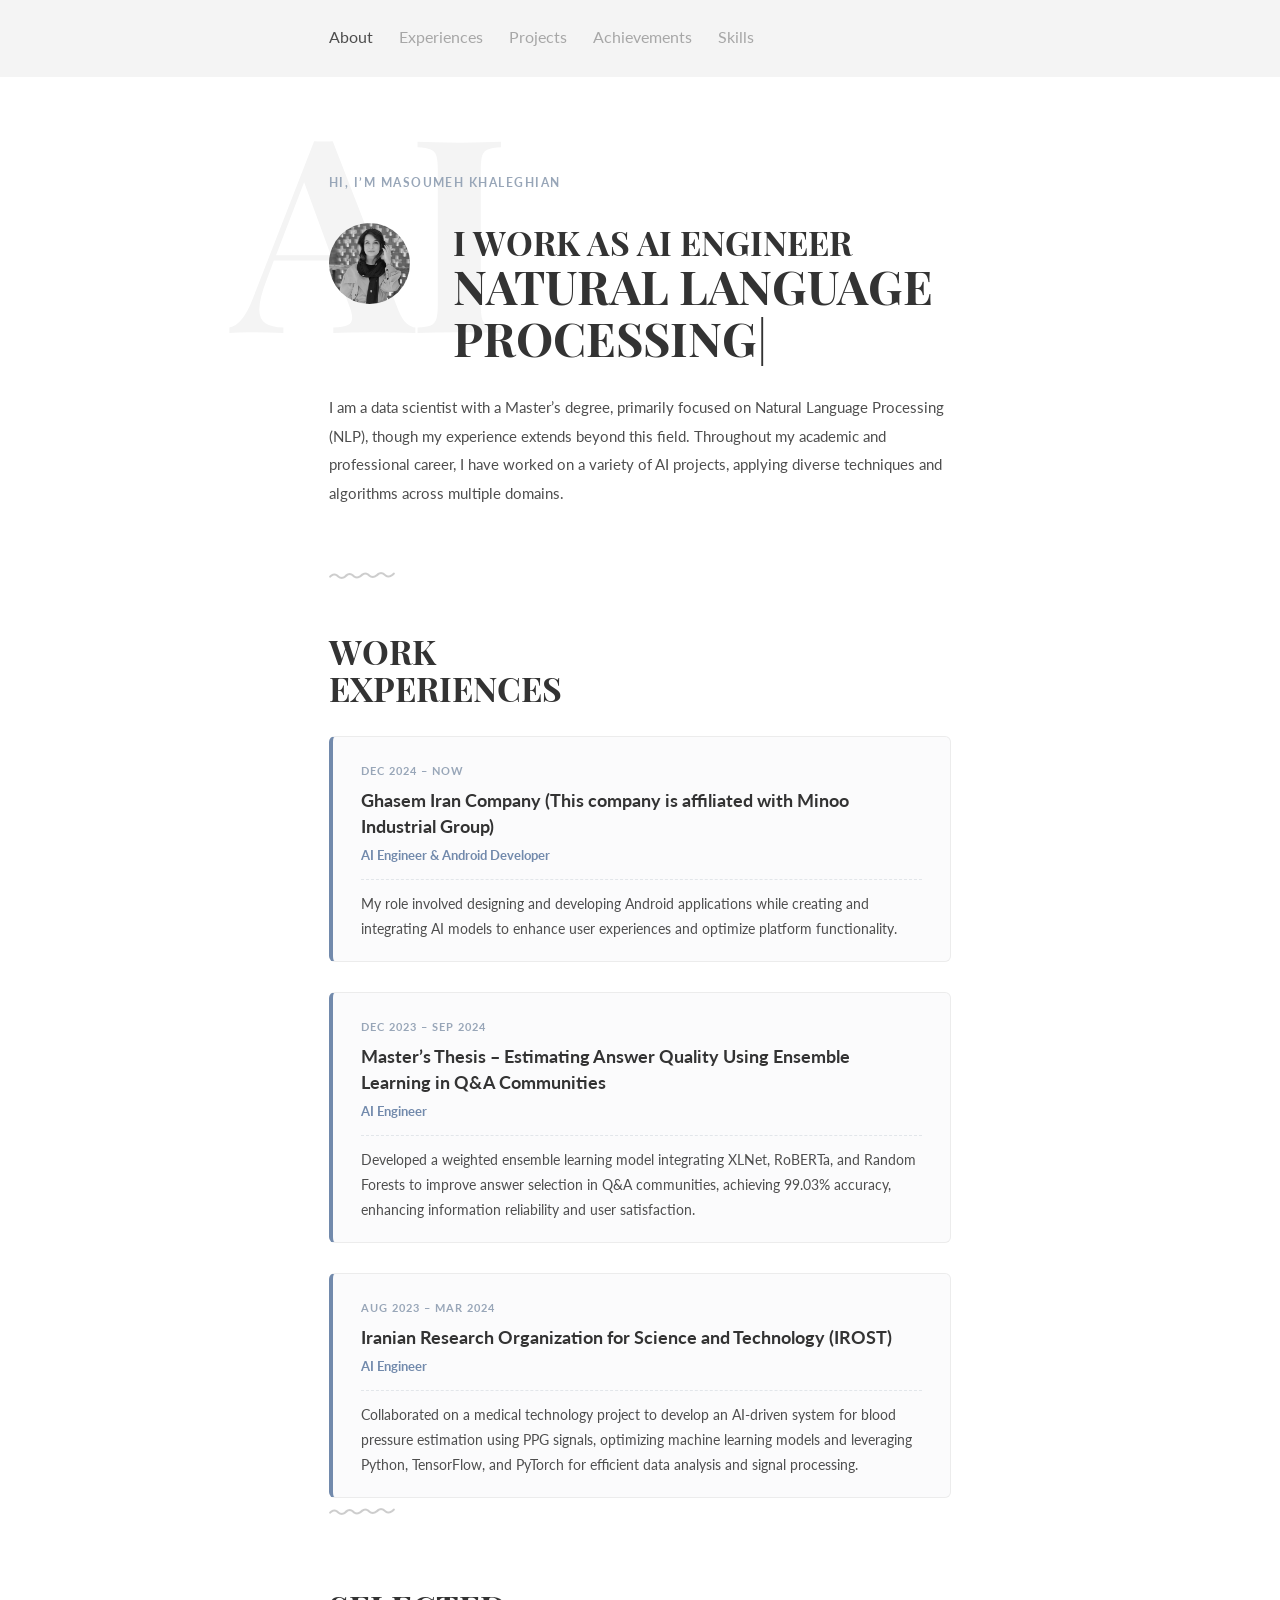
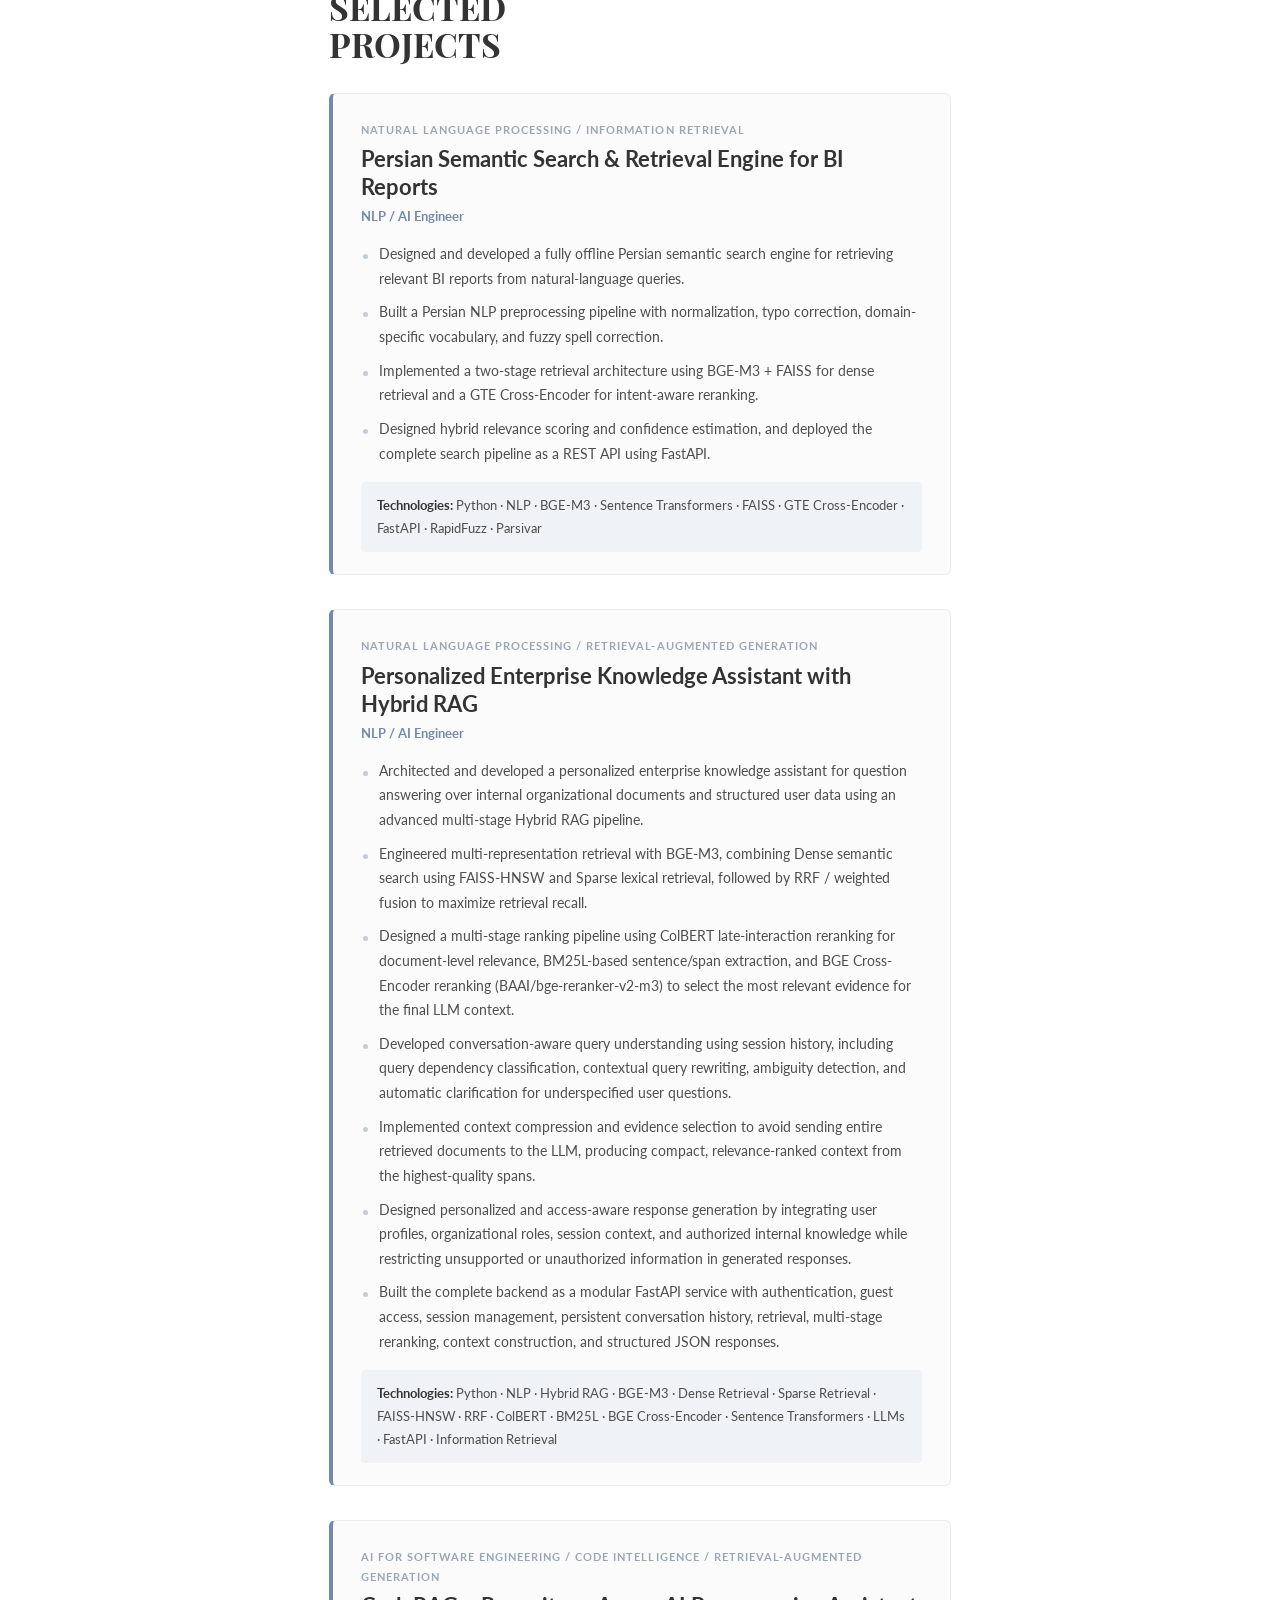
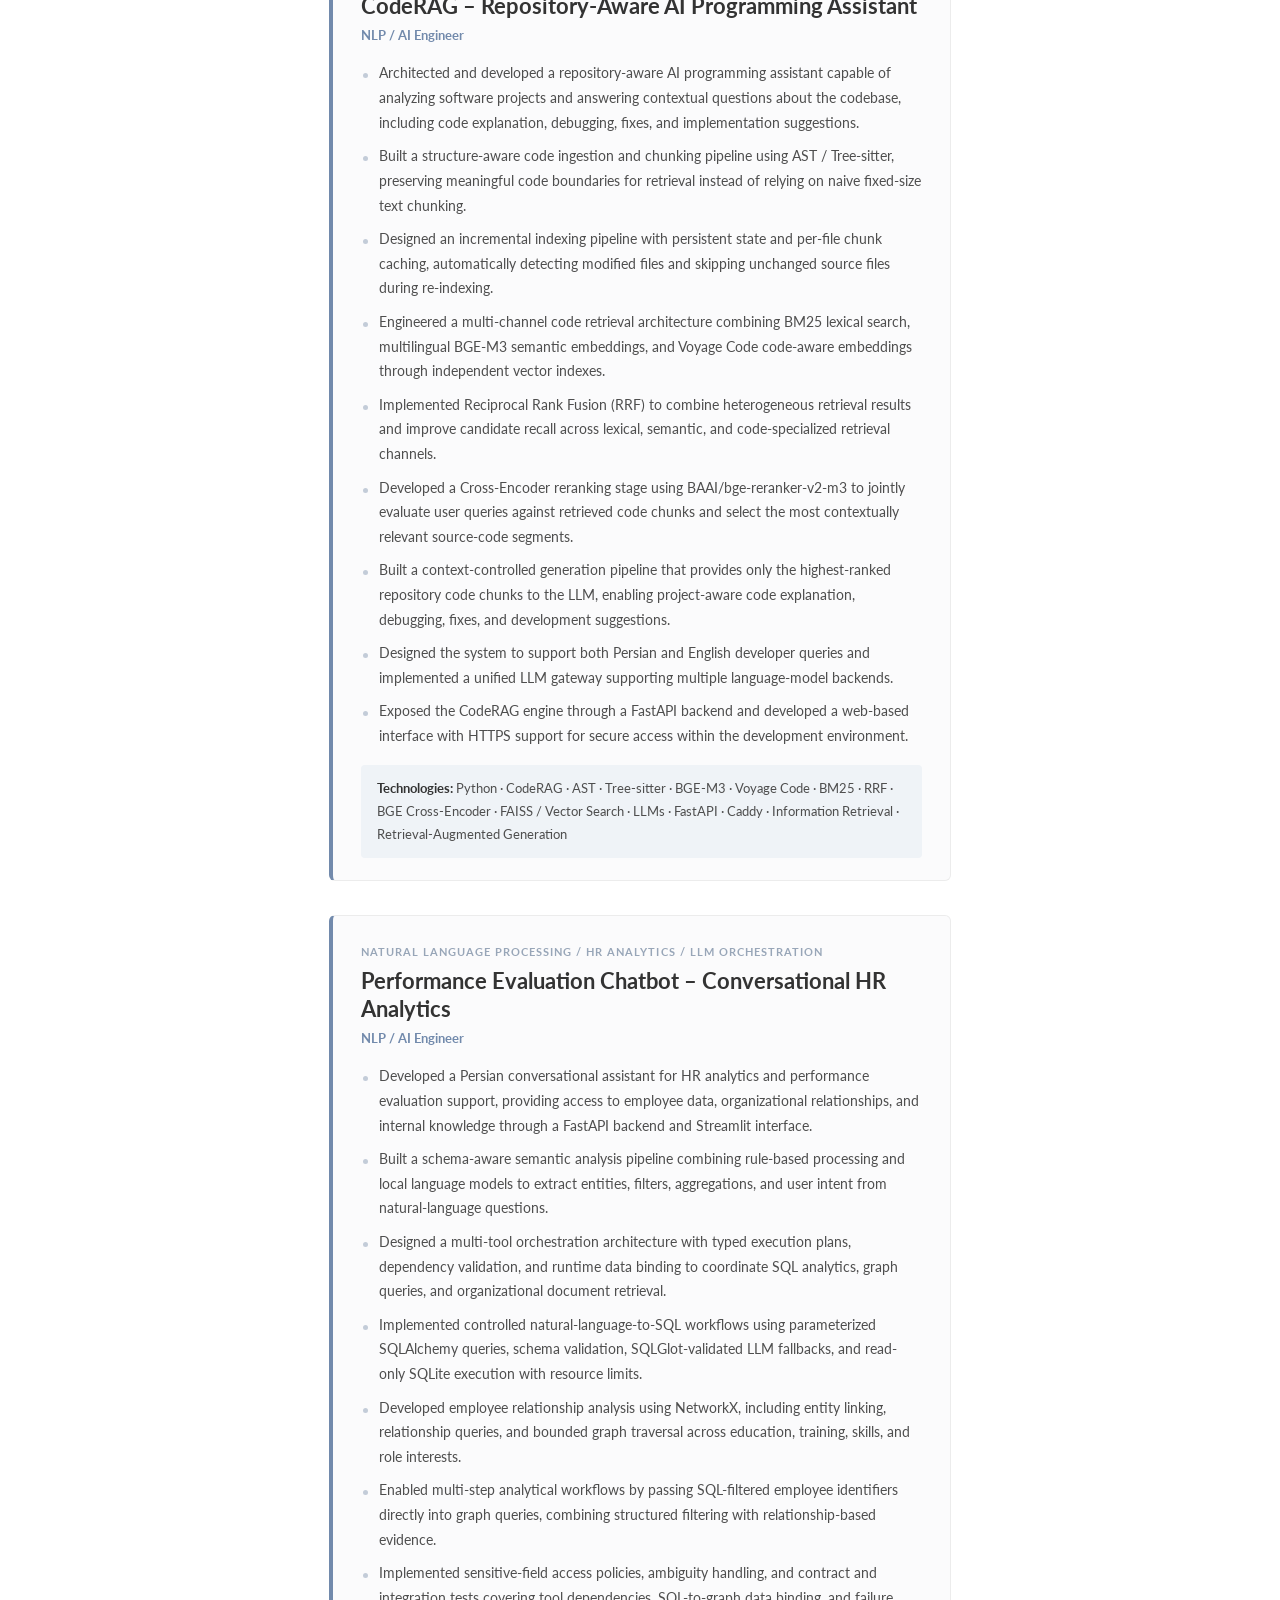
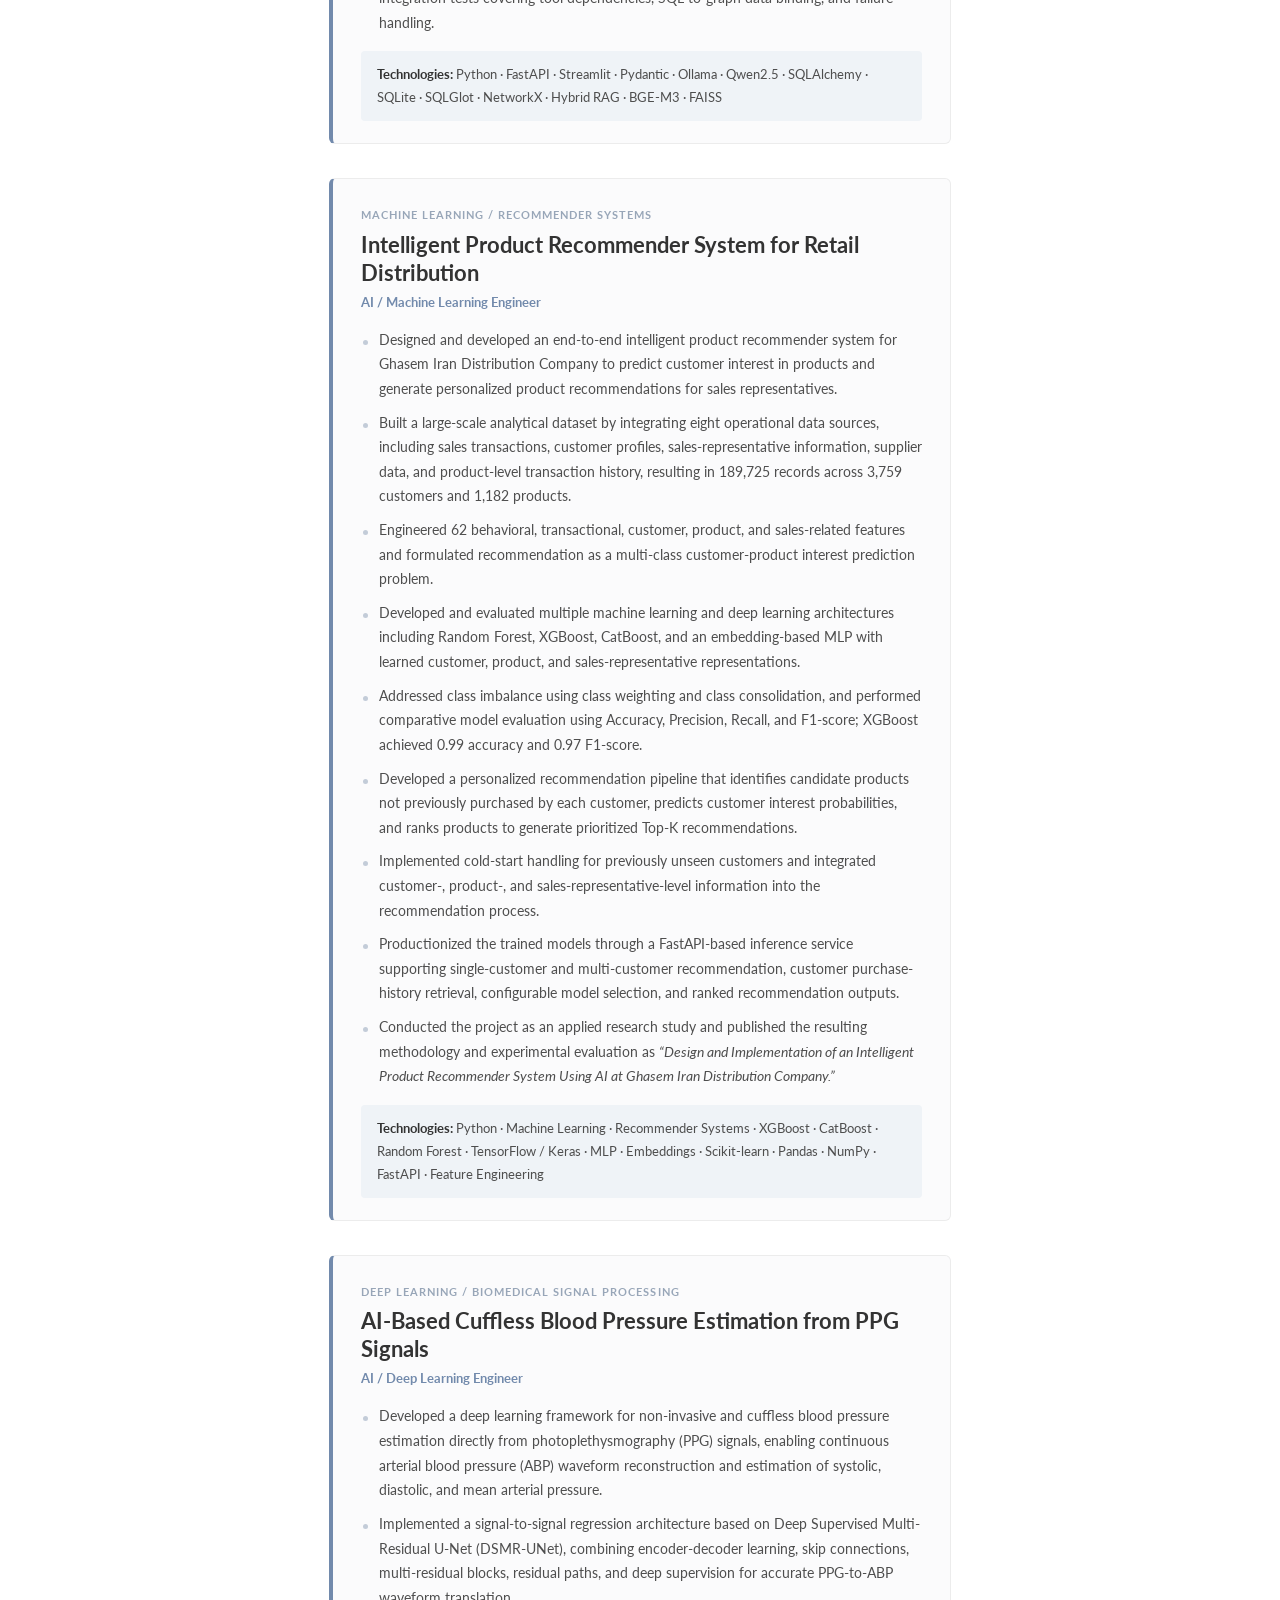
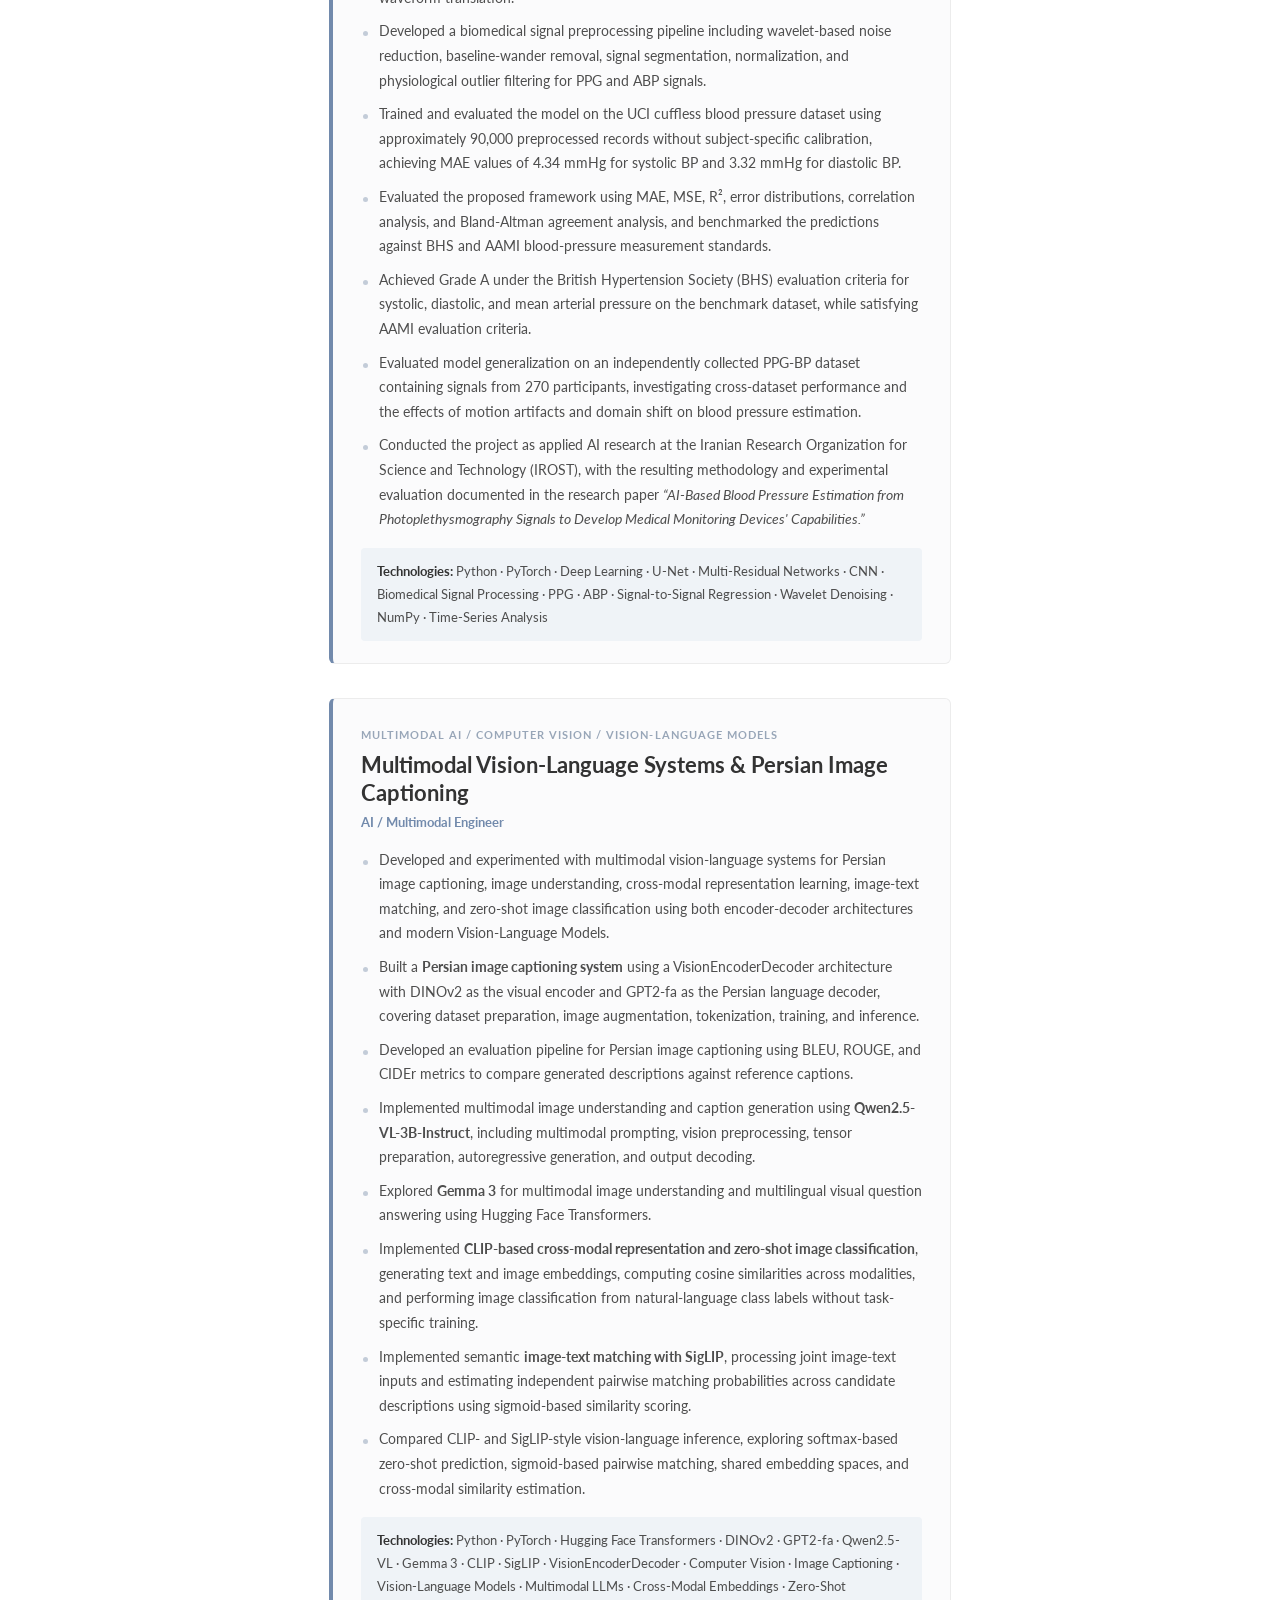
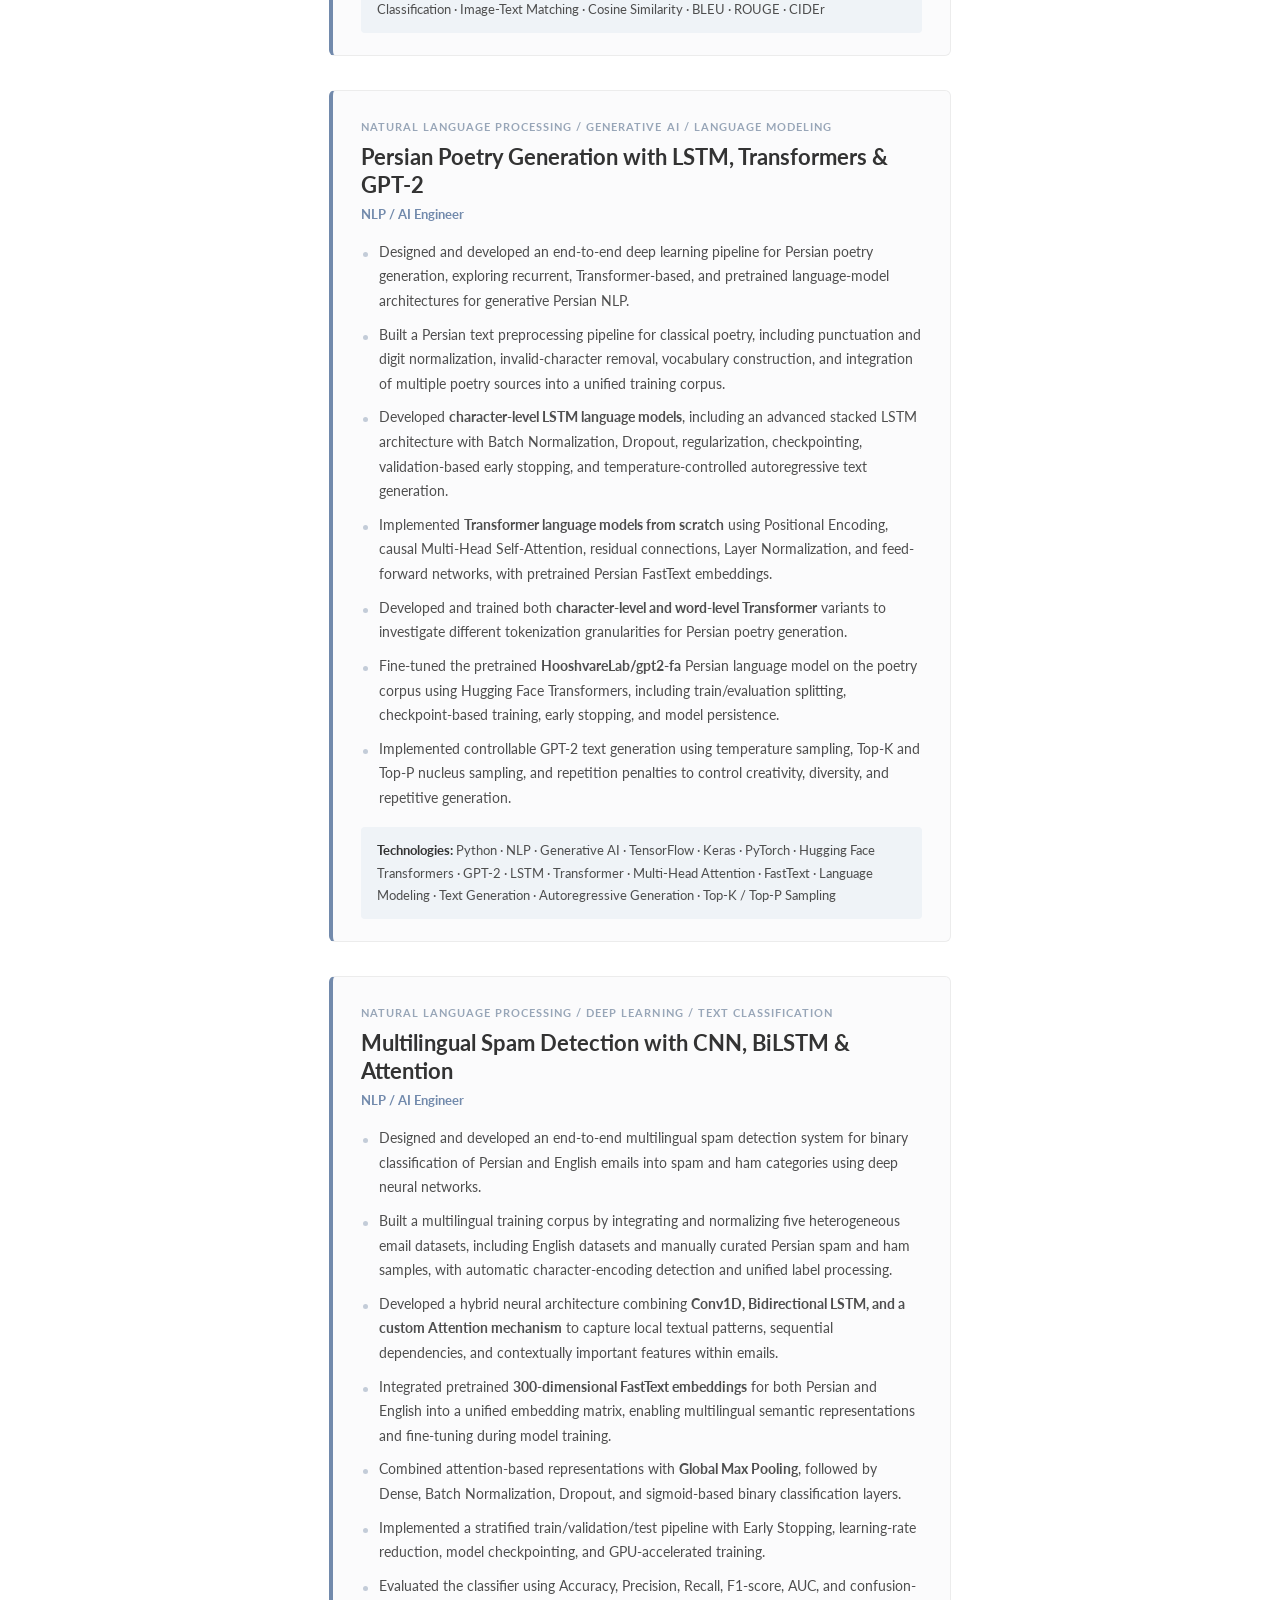
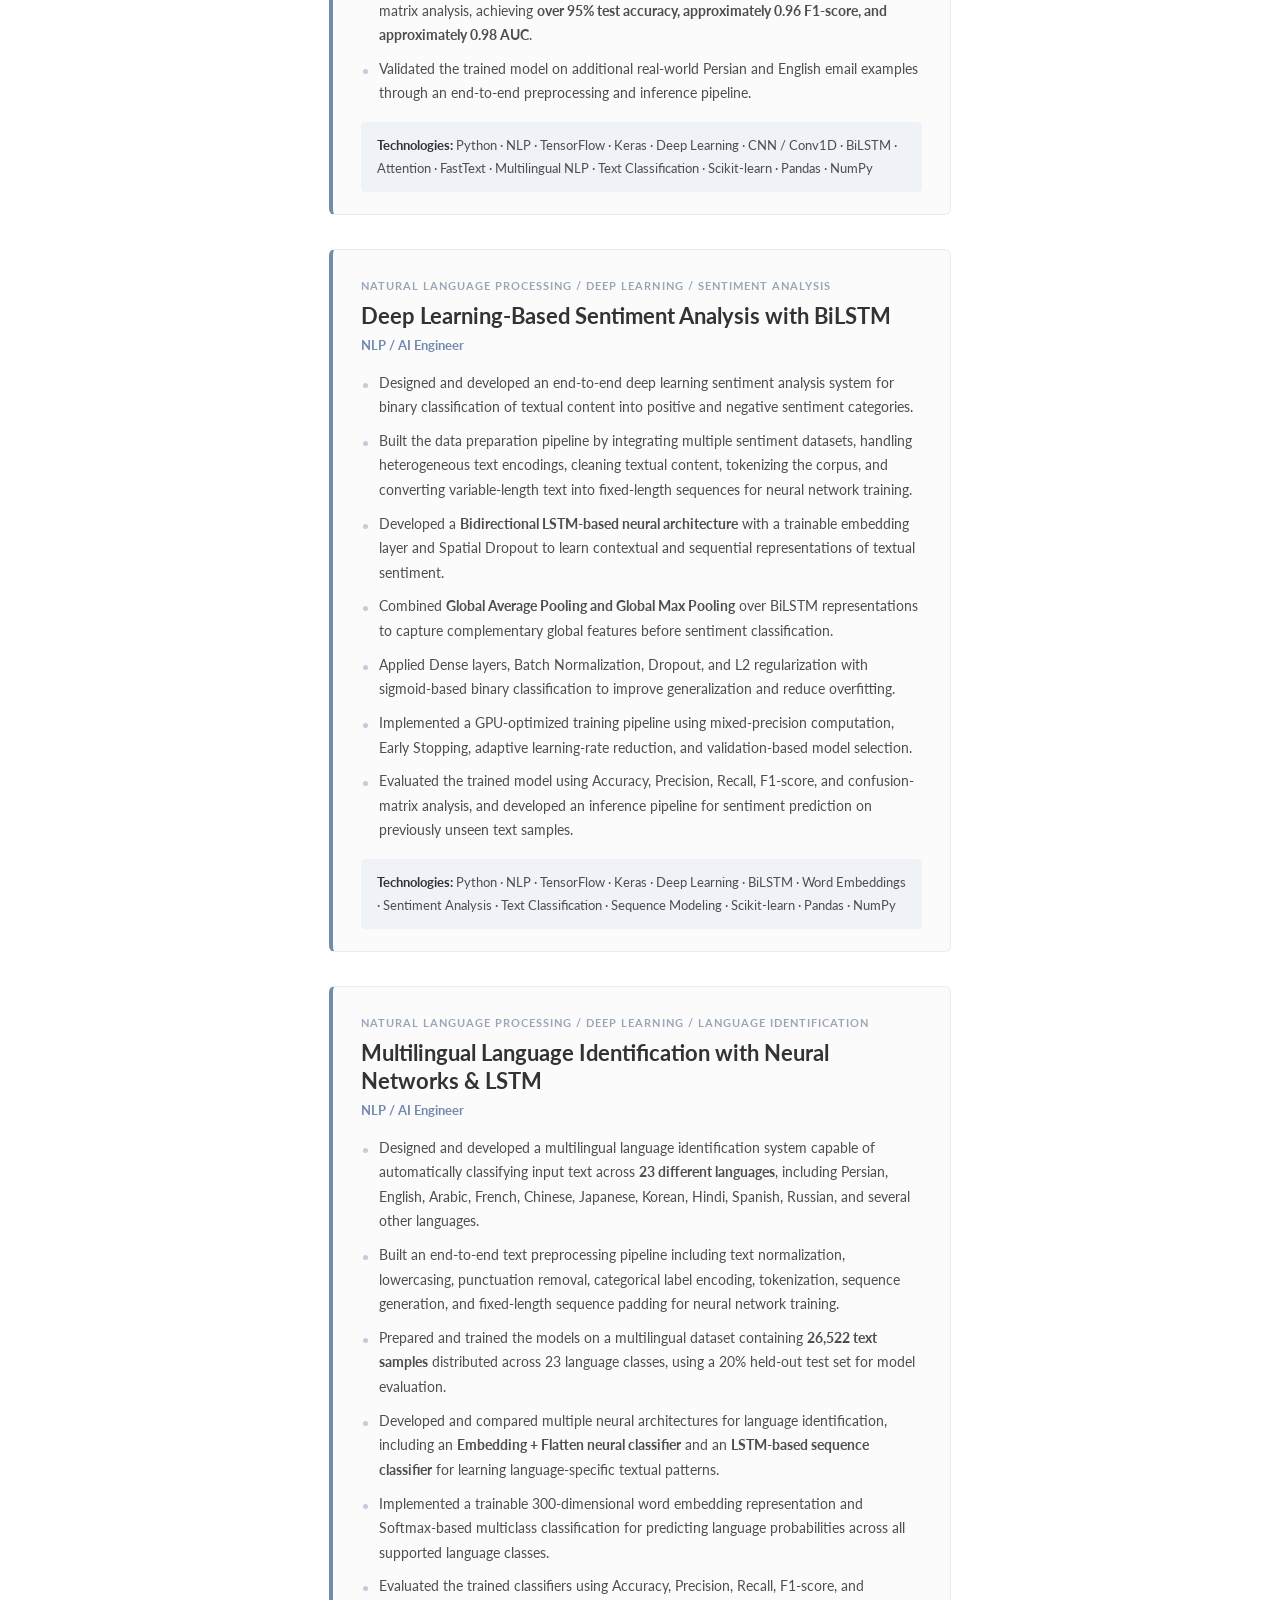
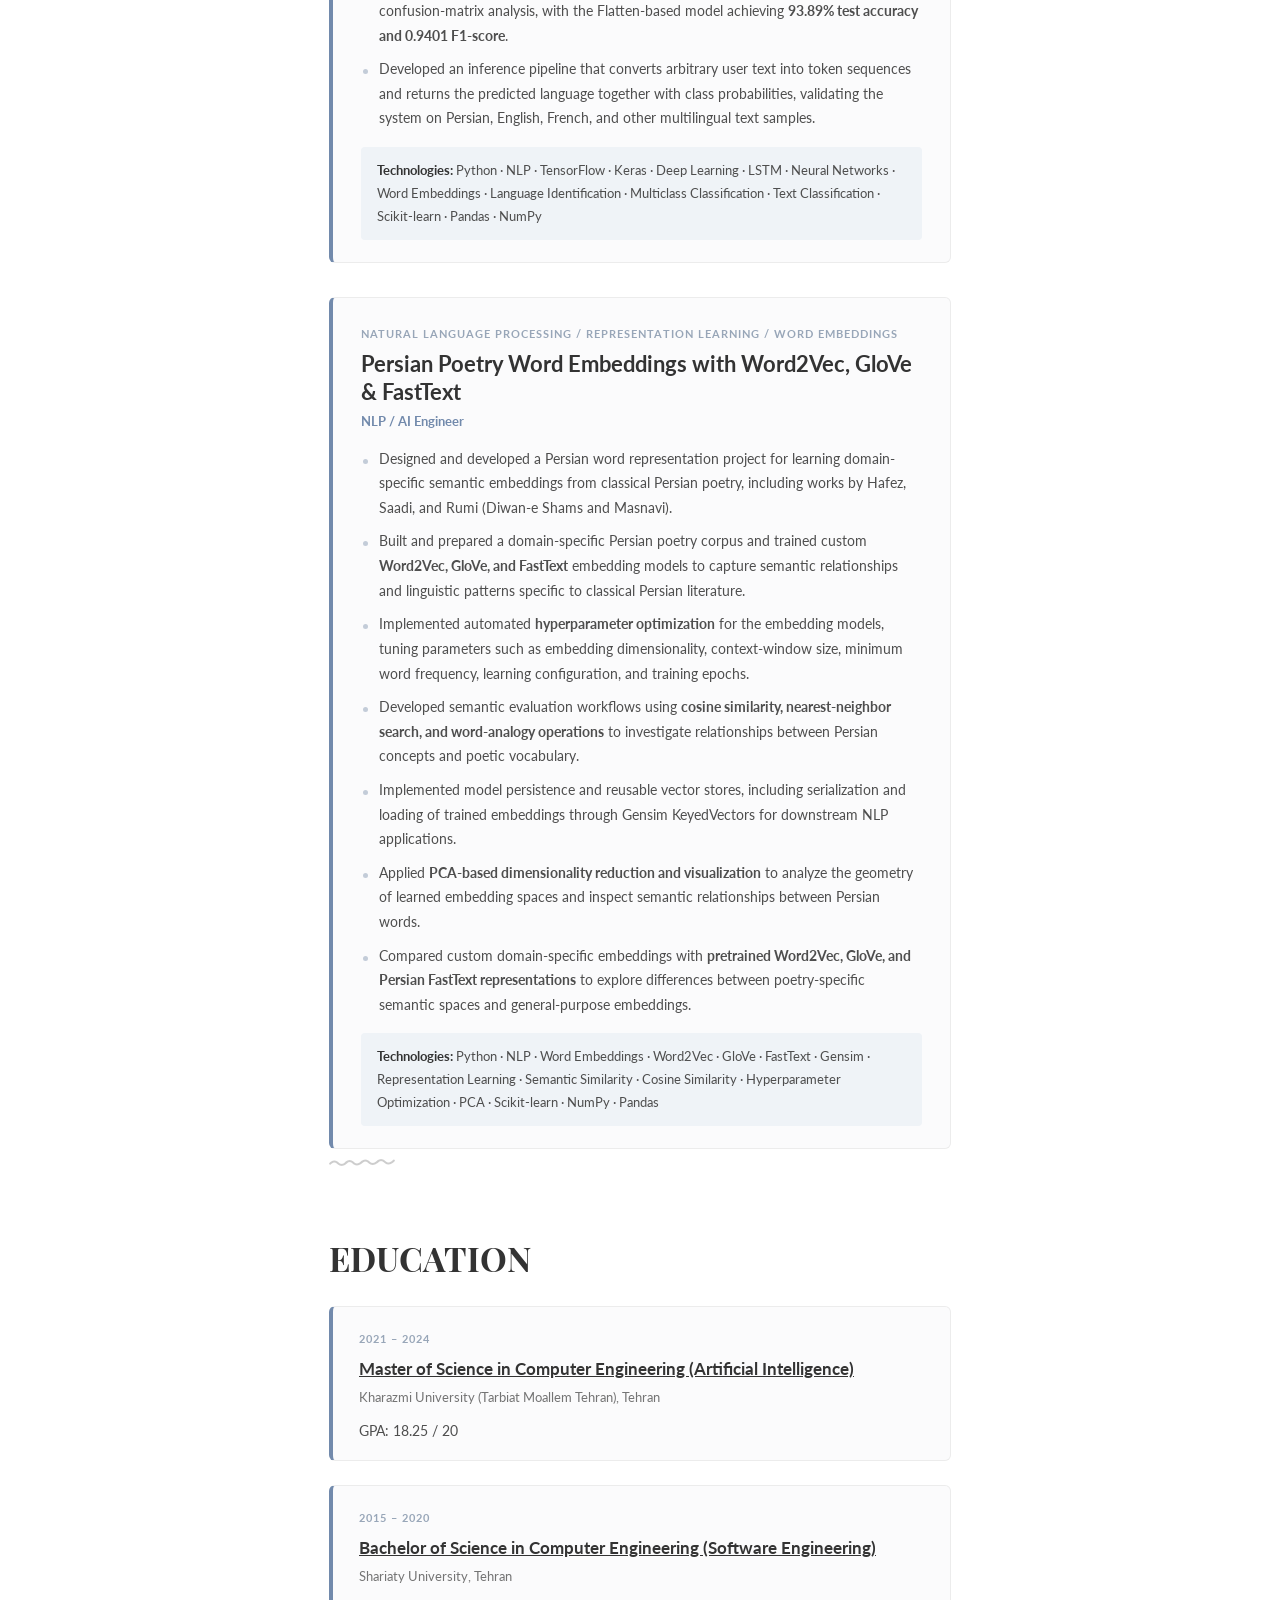
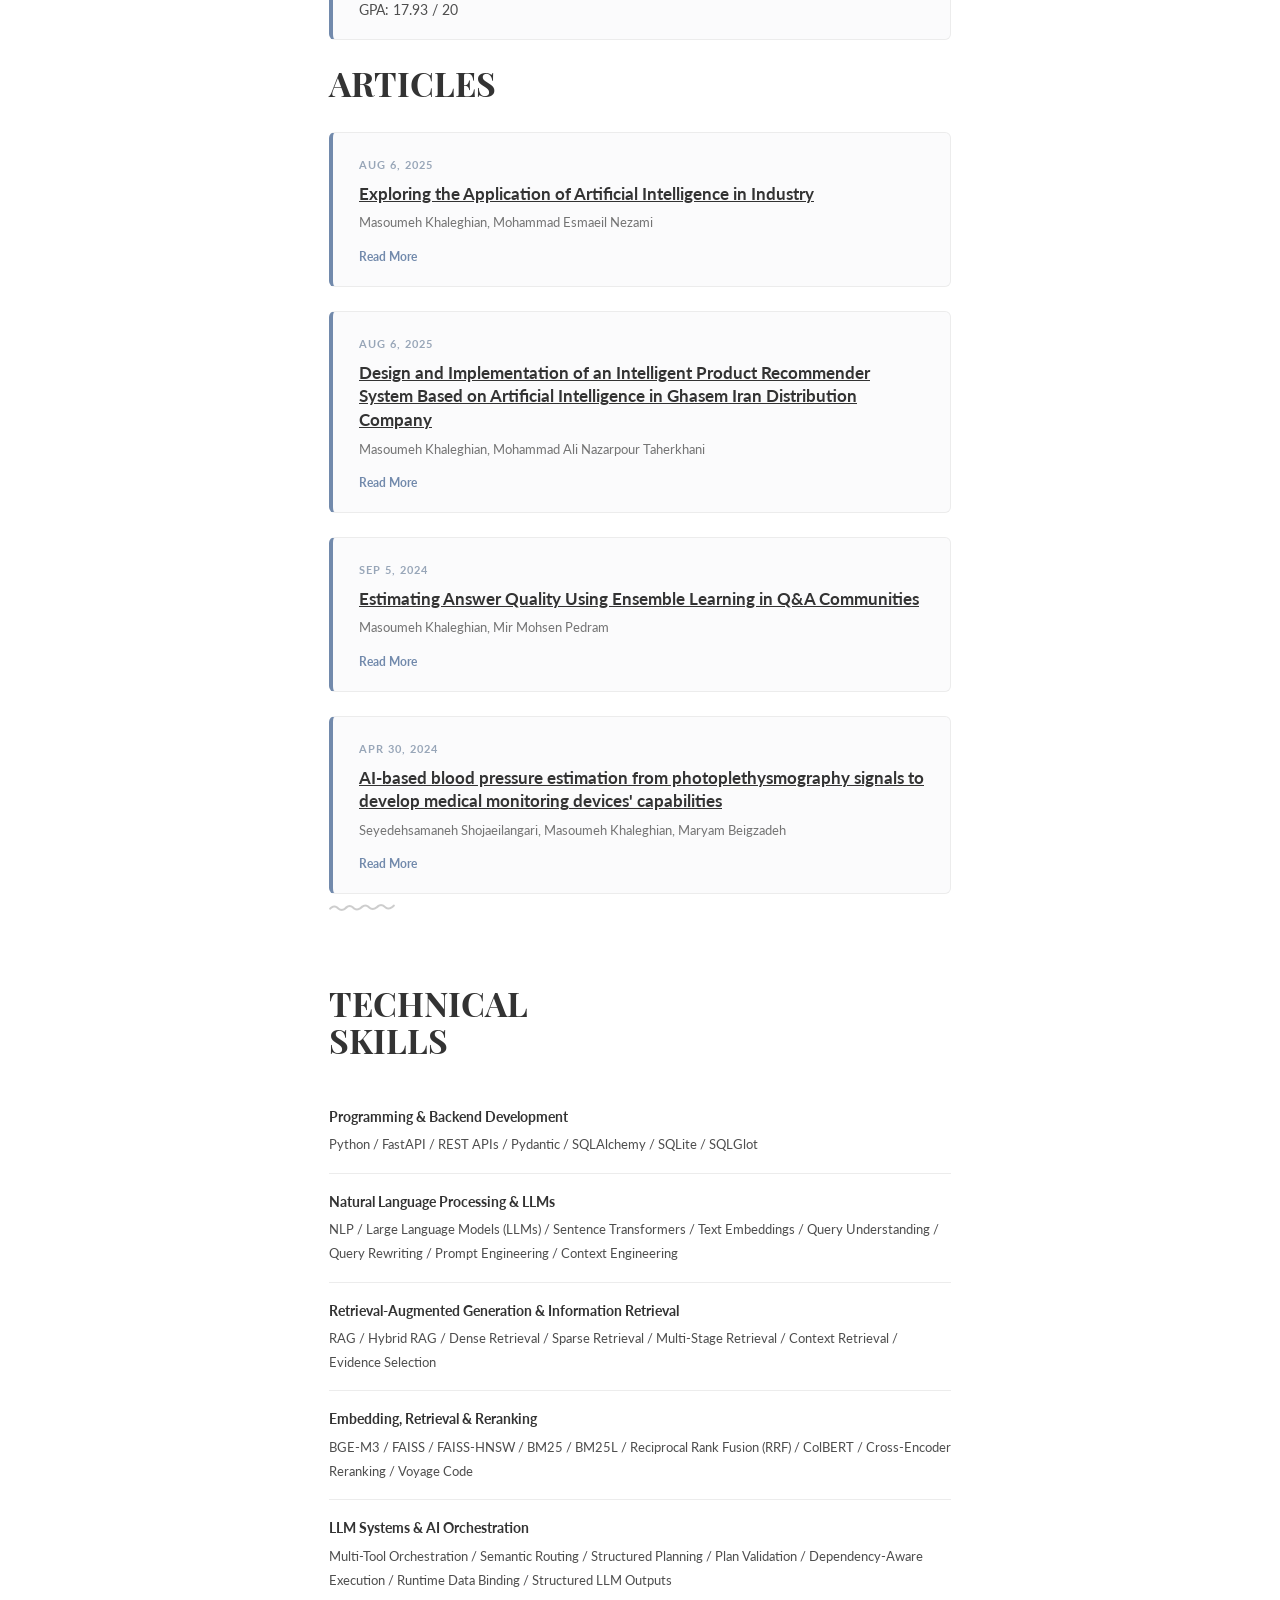
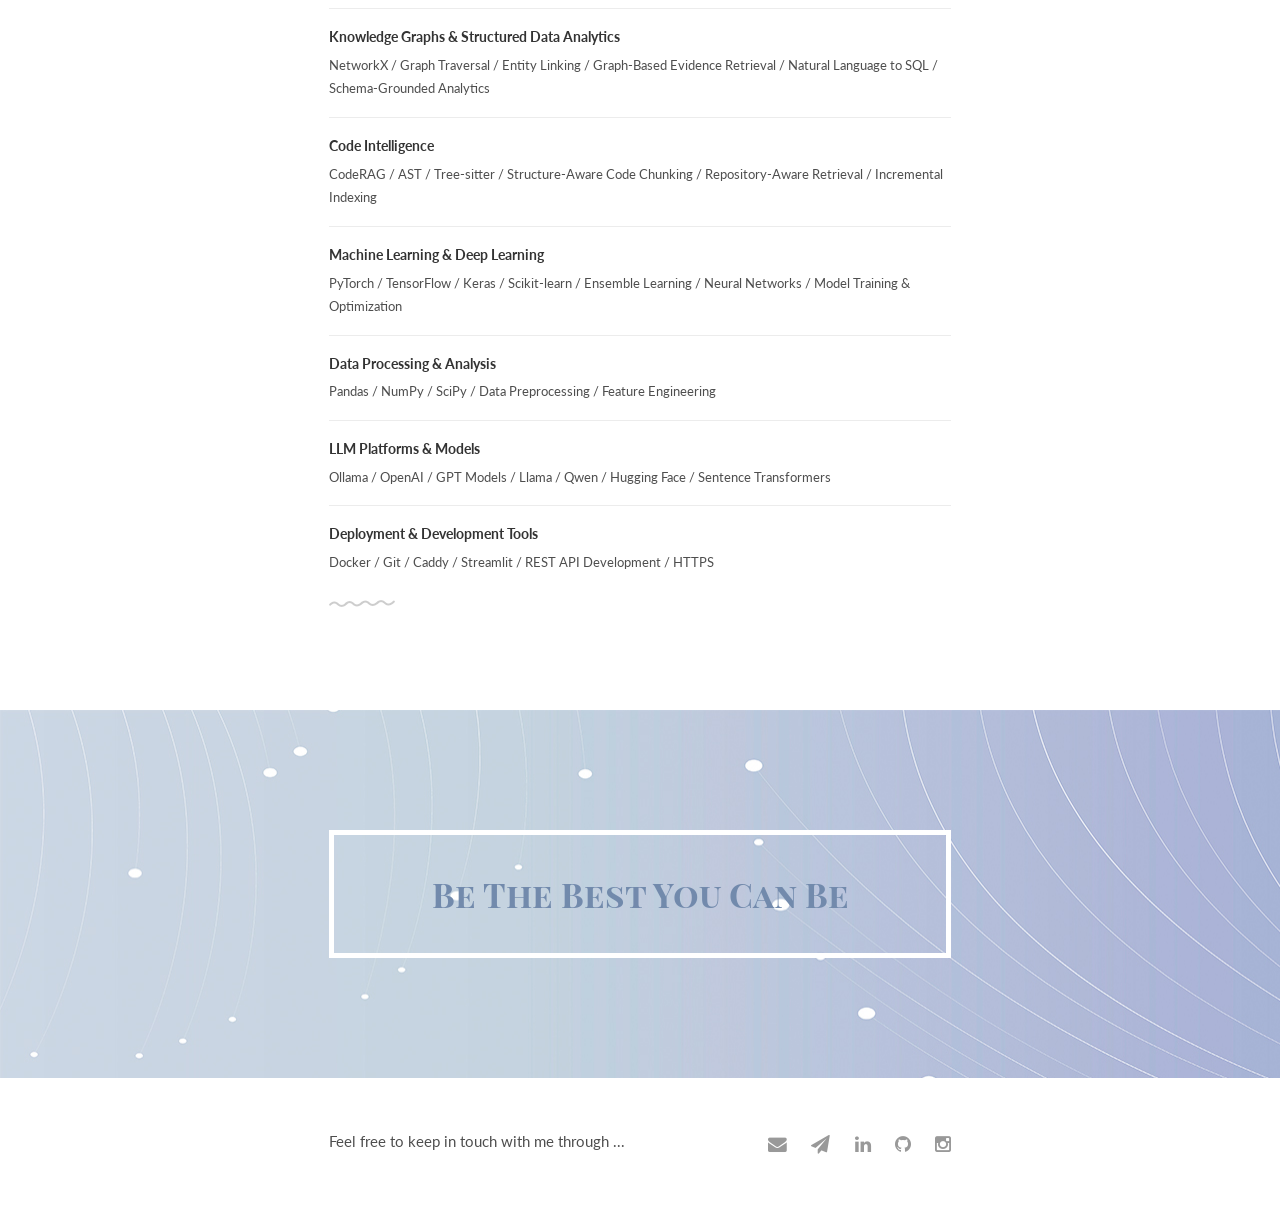
==== index.html @ 042b6e9f "Update index.html" ====
<!DOCTYPE html>
<html>
<head>
    <title>Masoumeh Khaleghian</title>
    <meta charset="utf-8" />
    <meta name="viewport" content="width=device-width, initial-scale=1">
    <meta name="description" content="Masoumeh Khaleghian CV">
    <meta name="author" content="">
    <meta name="viewport" content="width=device-width, initial-scale=1" />
    <meta name="google-site-verification" content="LLG92XdQKi7WYMCef_qJxd7PuhhwtKpzI4XmTG-fmTI" />
    <link rel="stylesheet" href="css/kube.min.css" />
    <link rel="stylesheet" href="css/font-awesome.min.css" />
    <link rel="stylesheet" href="css/custom.min.css" />
    <link rel="shortcut icon" href="img/favicon.png" />
	<link href='https://fonts.googleapis.com/css?family=Playfair+Display+SC:700' rel='stylesheet' type='text/css'>
	<link href='https://fonts.googleapis.com/css?family=Lato:400,700' rel='stylesheet' type='text/css'>
	<style>
		.intro h1:before {
			content: 'AI';
		}
	</style>
</head>
<body>
	<!-- Navigation -->
	<div class="main-nav">
		<div class="container">
			<header class="group top-nav">
				<div class="navigation-toggle" data-tools="navigation-toggle" data-target="#navbar-1">
				    <span class="logo">Masoumeh Khaleghian</span>
				</div>
			    <nav id="navbar-1" class="navbar item-nav">
				    <ul>
				        <li class="active"><a href="#about">About</a></li>
				        <li><a href="#experiences">Experiences</a></li>
						<li><a href="#projects">Projects</a></li>
				        <li><a href="#achievements">Achievements</a></li>
				        <li><a href="#skills">Skills</a></li>
				    </ul>
				</nav>
			</header>
		</div>
	</div>

	<!-- Introduction -->
	<div class="intro section" id="about">
		<div class="container">
			<p>Hi, I’m Masoumeh Khaleghian</p>
			<div class="units-row units-split wrap">
				<div class="unit-20">
					<img src="img/ava.jpg" alt="Avatar">
				</div>
				<div class="unit-80">
					<h1>I Work as AI Engineer<br><span id="typed"></span></h1>
				</div>
				<p>
					I am a data scientist with a Master’s degree, primarily focused on Natural Language Processing (NLP), though my experience extends beyond this field. Throughout my academic and professional career, I have worked on a variety of AI projects, applying diverse techniques and algorithms across multiple domains. 
				</p>
			</div>
		</div>
	</div>

	<!-- Work Experience -->
	<div class="work section second" id="experiences">
		<div class="container">
			<h1>Work<br>Experiences</h1>
			<ul class="work-list">
				<li>Dec 2024 – NOW</li>
				<li><a href="https://www.ghasemiran.org/">Ghasem Iran Company (This company is affiliated with Minoo Industrial Group)</a></li>
				<li>AI Engineer &amp; Android Developer</li>
				<li>My role involved designing and developing Android applications while creating and integrating AI models to enhance user experiences and optimize platform functionality.</li>
			</ul>
			<ul class="work-list">
				<li>Dec 2023 – Sep 2024</li>
				<li><a href="https://khu.ac.ir/en">Master’s Thesis – Estimating Answer Quality Using Ensemble Learning in Q&A Communities</a></li>
				<li>AI Engineer</li>
				<li>Developed a weighted ensemble learning model integrating XLNet, RoBERTa, and Random Forests to improve answer selection in Q&A communities, achieving 99.03% accuracy, enhancing information reliability and user satisfaction.</li>
			</ul>
			<ul class="work-list">
				<li>Aug 2023 – Mar 2024</li>
				<li><a href="https://irost.org/en/">Iranian Research Organization for Science and Technology (IROST)</a></li>
				<li>AI Engineer</li>
				<li>Collaborated on a medical technology project to develop an AI-driven system for blood pressure estimation using PPG signals, optimizing machine learning models and leveraging Python, TensorFlow, and PyTorch for efficient data analysis and signal processing.</li>
			</ul>
			<!--<ul class="work-list">
				<li>2014-2015</li>
				<li><a href="#">Garuda Indonesia</a></li>
				<li>System Designer</li>
			</ul>-->
		</div>
	</div>

	<!-- Projects -->
	<div class="work section second" id="projects">
	    <div class="container">
	        <h1>Selected<br>Projects</h1>	
	        <ul class="work-list">
	            <li>Natural Language Processing / Information Retrieval</li>
	            <li>
	                <strong>Persian Semantic Search & Retrieval Engine for BI Reports</strong>
	            </li>
	            <li>
	                <strong>NLP / AI Engineer</strong>
	            </li>
	            <li>
	                Designed and developed a fully offline Persian semantic search
	                engine for retrieving relevant BI reports from natural-language
	                queries.
	            </li>
	            <li>
	                Built a Persian NLP preprocessing pipeline with normalization,
	                typo correction, domain-specific vocabulary, and fuzzy spell
	                correction.
	            </li>
	            <li>
	                Implemented a two-stage retrieval architecture using
	                BGE-M3 + FAISS for dense retrieval and a GTE Cross-Encoder
	                for intent-aware reranking.
	            </li>
	            <li>
	                Designed hybrid relevance scoring and confidence estimation,
	                and deployed the complete search pipeline as a REST API
	                using FastAPI.
	            </li>
	            <li>
	                <strong>Technologies:</strong>
	                Python · NLP · BGE-M3 · Sentence Transformers · FAISS ·
	                GTE Cross-Encoder · FastAPI · RapidFuzz · Parsivar
	            </li>
	        </ul>
			<ul class="work-list">
			    <li>Natural Language Processing / Retrieval-Augmented Generation</li>
			
			    <li>
			        <strong>Personalized Enterprise Knowledge Assistant with Hybrid RAG</strong>
			    </li>
			
			    <li>
			        <strong>NLP / AI Engineer</strong>
			    </li>
			
			    <li>
			        Architected and developed a personalized enterprise knowledge assistant
			        for question answering over internal organizational documents and
			        structured user data using an advanced multi-stage Hybrid RAG pipeline.
			    </li>
			
			    <li>
			        Engineered multi-representation retrieval with BGE-M3, combining Dense
			        semantic search using FAISS-HNSW and Sparse lexical retrieval, followed
			        by RRF / weighted fusion to maximize retrieval recall.
			    </li>
			
			    <li>
			        Designed a multi-stage ranking pipeline using ColBERT late-interaction
			        reranking for document-level relevance, BM25L-based sentence/span
			        extraction, and BGE Cross-Encoder reranking (BAAI/bge-reranker-v2-m3)
			        to select the most relevant evidence for the final LLM context.
			    </li>
			
			    <li>
			        Developed conversation-aware query understanding using session history,
			        including query dependency classification, contextual query rewriting,
			        ambiguity detection, and automatic clarification for underspecified
			        user questions.
			    </li>
			
			    <li>
			        Implemented context compression and evidence selection to avoid sending
			        entire retrieved documents to the LLM, producing compact, relevance-ranked
			        context from the highest-quality spans.
			    </li>
			
			    <li>
			        Designed personalized and access-aware response generation by integrating
			        user profiles, organizational roles, session context, and authorized
			        internal knowledge while restricting unsupported or unauthorized
			        information in generated responses.
			    </li>
			
			    <li>
			        Built the complete backend as a modular FastAPI service with
			        authentication, guest access, session management, persistent conversation
			        history, retrieval, multi-stage reranking, context construction, and
			        structured JSON responses.
			    </li>
			
			    <li>
			        <strong>Technologies:</strong>
			        Python · NLP · Hybrid RAG · BGE-M3 · Dense Retrieval · Sparse Retrieval ·
			        FAISS-HNSW · RRF · ColBERT · BM25L · BGE Cross-Encoder ·
			        Sentence Transformers · LLMs · FastAPI · Information Retrieval
			    </li>
			</ul>
			<ul class="work-list">
			    <li>AI for Software Engineering / Code Intelligence / Retrieval-Augmented Generation</li>
			    <li>
			        <strong>CodeRAG – Repository-Aware AI Programming Assistant</strong>
			    </li>
			    <li>
			        <strong>NLP / AI Engineer</strong>
			    </li>
			    <li>
			        Architected and developed a repository-aware AI programming assistant
			        capable of analyzing software projects and answering contextual
			        questions about the codebase, including code explanation, debugging,
			        fixes, and implementation suggestions.
			    </li>
			    <li>
			        Built a structure-aware code ingestion and chunking pipeline using
			        AST / Tree-sitter, preserving meaningful code boundaries for
			        retrieval instead of relying on naive fixed-size text chunking.
			    </li>
			    <li>
			        Designed an incremental indexing pipeline with persistent state and
			        per-file chunk caching, automatically detecting modified files and
			        skipping unchanged source files during re-indexing.
			    </li>
			    <li>
			        Engineered a multi-channel code retrieval architecture combining
			        BM25 lexical search, multilingual BGE-M3 semantic embeddings, and
			        Voyage Code code-aware embeddings through independent vector indexes.
			    </li>
			    <li>
			        Implemented Reciprocal Rank Fusion (RRF) to combine heterogeneous
			        retrieval results and improve candidate recall across lexical,
			        semantic, and code-specialized retrieval channels.
			    </li>
			    <li>
			        Developed a Cross-Encoder reranking stage using
			        BAAI/bge-reranker-v2-m3 to jointly evaluate user queries against
			        retrieved code chunks and select the most contextually relevant
			        source-code segments.
			    </li>
			    <li>
			        Built a context-controlled generation pipeline that provides only
			        the highest-ranked repository code chunks to the LLM, enabling
			        project-aware code explanation, debugging, fixes, and development
			        suggestions.
			    </li>
			    <li>
			        Designed the system to support both Persian and English developer
			        queries and implemented a unified LLM gateway supporting multiple
			        language-model backends.
			    </li>
			    <li>
			        Exposed the CodeRAG engine through a FastAPI backend and developed
			        a web-based interface with HTTPS support for secure access within
			        the development environment.
			    </li>
			    <li>
			        <strong>Technologies:</strong>
			        Python · CodeRAG · AST · Tree-sitter · BGE-M3 · Voyage Code ·
			        BM25 · RRF · BGE Cross-Encoder · FAISS / Vector Search ·
			        LLMs · FastAPI · Caddy · Information Retrieval ·
			        Retrieval-Augmented Generation
			    </li>
			</ul>
			<ul class="work-list">
			    <li>Natural Language Processing / HR Analytics / LLM Orchestration</li>
			    <li>
			        <strong>Performance Evaluation Chatbot – Conversational HR Analytics</strong>
			    </li>
			    <li>
			        <strong>NLP / AI Engineer</strong>
			    </li>
			    <li>
			        Developed a Persian conversational assistant for HR analytics and
			        performance evaluation support, providing access to employee data,
			        organizational relationships, and internal knowledge through a
			        FastAPI backend and Streamlit interface.
			    </li>
			    <li>
			        Built a schema-aware semantic analysis pipeline combining rule-based
			        processing and local language models to extract entities, filters,
			        aggregations, and user intent from natural-language questions.
				</li>
			    <li>
			        Designed a multi-tool orchestration architecture with typed execution
			        plans, dependency validation, and runtime data binding to coordinate
			        SQL analytics, graph queries, and organizational document retrieval.
			    </li>
			    <li>
			        Implemented controlled natural-language-to-SQL workflows using
			        parameterized SQLAlchemy queries, schema validation, SQLGlot-validated
			        LLM fallbacks, and read-only SQLite execution with resource limits.
			    </li>
			    <li>
			        Developed employee relationship analysis using NetworkX, including
			        entity linking, relationship queries, and bounded graph traversal
			        across education, training, skills, and role interests.
			    </li>
			    <li>
			        Enabled multi-step analytical workflows by passing SQL-filtered
			        employee identifiers directly into graph queries, combining
			        structured filtering with relationship-based evidence.
			    </li>
			    <li>
			        Implemented sensitive-field access policies, ambiguity handling,
			        and contract and integration tests covering tool dependencies,
			        SQL-to-graph data binding, and failure handling.
			    </li>
			    <li>
			        <strong>Technologies:</strong>
			        Python · FastAPI · Streamlit · Pydantic · Ollama · Qwen2.5 ·
			        SQLAlchemy · SQLite · SQLGlot · NetworkX · Hybrid RAG ·
			        BGE-M3 · FAISS
			    </li>
			</ul>
			<ul class="work-list">
			    <li>Machine Learning / Recommender Systems</li>
			
			    <li>
			        <strong>Intelligent Product Recommender System for Retail Distribution</strong>
			    </li>
			
			    <li>
			        <strong>AI / Machine Learning Engineer</strong>
			    </li>
			
			    <li>
			        Designed and developed an end-to-end intelligent product recommender
			        system for Ghasem Iran Distribution Company to predict customer interest
			        in products and generate personalized product recommendations for
			        sales representatives.
			    </li>
			
			    <li>
			        Built a large-scale analytical dataset by integrating eight operational
			        data sources, including sales transactions, customer profiles,
			        sales-representative information, supplier data, and product-level
			        transaction history, resulting in 189,725 records across 3,759
			        customers and 1,182 products.
			    </li>
			
			    <li>
			        Engineered 62 behavioral, transactional, customer, product, and
			        sales-related features and formulated recommendation as a multi-class
			        customer-product interest prediction problem.
			    </li>
			
			    <li>
			        Developed and evaluated multiple machine learning and deep learning
			        architectures including Random Forest, XGBoost, CatBoost, and an
			        embedding-based MLP with learned customer, product, and
			        sales-representative representations.
			    </li>
			
			    <li>
			        Addressed class imbalance using class weighting and class consolidation,
			        and performed comparative model evaluation using Accuracy, Precision,
			        Recall, and F1-score; XGBoost achieved 0.99 accuracy and 0.97 F1-score.
			    </li>
			
			    <li>
			        Developed a personalized recommendation pipeline that identifies
			        candidate products not previously purchased by each customer,
			        predicts customer interest probabilities, and ranks products to
			        generate prioritized Top-K recommendations.
			    </li>
			
			    <li>
			        Implemented cold-start handling for previously unseen customers and
			        integrated customer-, product-, and sales-representative-level
			        information into the recommendation process.
			    </li>
			
			    <li>
			        Productionized the trained models through a FastAPI-based inference
			        service supporting single-customer and multi-customer recommendation,
			        customer purchase-history retrieval, configurable model selection,
			        and ranked recommendation outputs.
			    </li>
			
			    <li>
			        Conducted the project as an applied research study and published
			        the resulting methodology and experimental evaluation as
			        <em>“Design and Implementation of an Intelligent Product Recommender
			        System Using AI at Ghasem Iran Distribution Company.”</em>
			    </li>
			
			    <li>
			        <strong>Technologies:</strong>
			        Python · Machine Learning · Recommender Systems · XGBoost ·
			        CatBoost · Random Forest · TensorFlow / Keras · MLP · Embeddings ·
			        Scikit-learn · Pandas · NumPy · FastAPI · Feature Engineering
			    </li>
			</ul>
			<ul class="work-list">
			    <li>Deep Learning / Biomedical Signal Processing</li>
			
			    <li>
			        <strong>AI-Based Cuffless Blood Pressure Estimation from PPG Signals</strong>
			    </li>
			
			    <li>
			        <strong>AI / Deep Learning Engineer</strong>
			    </li>
			
			    <li>
			        Developed a deep learning framework for non-invasive and cuffless
			        blood pressure estimation directly from photoplethysmography (PPG)
			        signals, enabling continuous arterial blood pressure (ABP) waveform
			        reconstruction and estimation of systolic, diastolic, and mean
			        arterial pressure.
			    </li>
			
			    <li>
			        Implemented a signal-to-signal regression architecture based on
			        Deep Supervised Multi-Residual U-Net (DSMR-UNet), combining
			        encoder-decoder learning, skip connections, multi-residual blocks,
			        residual paths, and deep supervision for accurate PPG-to-ABP
			        waveform translation.
			    </li>
			
			    <li>
			        Developed a biomedical signal preprocessing pipeline including
			        wavelet-based noise reduction, baseline-wander removal,
			        signal segmentation, normalization, and physiological outlier
			        filtering for PPG and ABP signals.
			    </li>
			
			    <li>
			        Trained and evaluated the model on the UCI cuffless blood pressure
			        dataset using approximately 90,000 preprocessed records without
			        subject-specific calibration, achieving MAE values of 4.34 mmHg
			        for systolic BP and 3.32 mmHg for diastolic BP.
			    </li>
			
			    <li>
			        Evaluated the proposed framework using MAE, MSE, R², error
			        distributions, correlation analysis, and Bland-Altman agreement
			        analysis, and benchmarked the predictions against BHS and AAMI
			        blood-pressure measurement standards.
			    </li>
			
			    <li>
			        Achieved Grade A under the British Hypertension Society (BHS)
			        evaluation criteria for systolic, diastolic, and mean arterial
			        pressure on the benchmark dataset, while satisfying AAMI
			        evaluation criteria.
			    </li>
			
			    <li>
			        Evaluated model generalization on an independently collected
			        PPG-BP dataset containing signals from 270 participants,
			        investigating cross-dataset performance and the effects of
			        motion artifacts and domain shift on blood pressure estimation.
			    </li>
			
			    <li>
			        Conducted the project as applied AI research at the Iranian
			        Research Organization for Science and Technology (IROST), with
			        the resulting methodology and experimental evaluation documented
			        in the research paper
			        <em>“AI-Based Blood Pressure Estimation from Photoplethysmography
			        Signals to Develop Medical Monitoring Devices' Capabilities.”</em>
			    </li>
			
			    <li>
			        <strong>Technologies:</strong>
			        Python · PyTorch · Deep Learning · U-Net · Multi-Residual Networks ·
			        CNN · Biomedical Signal Processing · PPG · ABP ·
			        Signal-to-Signal Regression · Wavelet Denoising · NumPy ·
			        Time-Series Analysis
			    </li>
			</ul>
			<ul class="work-list">
			    <li>Multimodal AI / Computer Vision / Vision-Language Models</li>
			    <li>
			        <strong>Multimodal Vision-Language Systems & Persian Image Captioning</strong>
			    </li>
			    <li>
			        <strong>AI / Multimodal Engineer</strong>
			    </li>
			    <li>
			        Developed and experimented with multimodal vision-language systems
			        for Persian image captioning, image understanding, cross-modal
			        representation learning, image-text matching, and zero-shot
			        image classification using both encoder-decoder architectures
			        and modern Vision-Language Models.
			    </li>
			    <li>
			        Built a <strong>Persian image captioning system</strong> using a
			        VisionEncoderDecoder architecture with DINOv2 as the visual encoder
			        and GPT2-fa as the Persian language decoder, covering dataset
			        preparation, image augmentation, tokenization, training, and inference.
			    </li>
			    <li>
			        Developed an evaluation pipeline for Persian image captioning using
			        BLEU, ROUGE, and CIDEr metrics to compare generated descriptions
			        against reference captions.
			    </li>
			    <li>
			        Implemented multimodal image understanding and caption generation
			        using <strong>Qwen2.5-VL-3B-Instruct</strong>, including multimodal
			        prompting, vision preprocessing, tensor preparation, autoregressive
			        generation, and output decoding.
			    </li>
			    <li>
			        Explored <strong>Gemma 3</strong> for multimodal image understanding
			        and multilingual visual question answering using Hugging Face
			        Transformers.
			    </li>
			    <li>
			        Implemented <strong>CLIP-based cross-modal representation and
			        zero-shot image classification</strong>, generating text and image
			        embeddings, computing cosine similarities across modalities, and
			        performing image classification from natural-language class labels
			        without task-specific training.
			    </li>
			    <li>
			        Implemented semantic <strong>image-text matching with SigLIP</strong>,
			        processing joint image-text inputs and estimating independent
			        pairwise matching probabilities across candidate descriptions
			        using sigmoid-based similarity scoring.
			    </li>
			    <li>
			        Compared CLIP- and SigLIP-style vision-language inference,
			        exploring softmax-based zero-shot prediction, sigmoid-based
			        pairwise matching, shared embedding spaces, and cross-modal
			        similarity estimation.
			    </li>
			    <li>
			        <strong>Technologies:</strong>
			        Python · PyTorch · Hugging Face Transformers · DINOv2 · GPT2-fa ·
			        Qwen2.5-VL · Gemma 3 · CLIP · SigLIP · VisionEncoderDecoder ·
			        Computer Vision · Image Captioning · Vision-Language Models ·
			        Multimodal LLMs · Cross-Modal Embeddings · Zero-Shot Classification ·
			        Image-Text Matching · Cosine Similarity · BLEU · ROUGE · CIDEr
			    </li>
			</ul>
			<ul class="work-list">
			    <li>Natural Language Processing / Generative AI / Language Modeling</li>
			    <li>
			        <strong>Persian Poetry Generation with LSTM, Transformers & GPT-2</strong>
			    </li>
			    <li>
			        <strong>NLP / AI Engineer</strong>
			    </li>
			    <li>
			        Designed and developed an end-to-end deep learning pipeline
			        for Persian poetry generation, exploring recurrent,
			        Transformer-based, and pretrained language-model architectures
			        for generative Persian NLP.
			    </li>
			    <li>
			        Built a Persian text preprocessing pipeline for classical poetry,
			        including punctuation and digit normalization, invalid-character
			        removal, vocabulary construction, and integration of multiple
			        poetry sources into a unified training corpus.
			    </li>
			    <li>
			        Developed <strong>character-level LSTM language models</strong>,
			        including an advanced stacked LSTM architecture with
			        Batch Normalization, Dropout, regularization, checkpointing,
			        validation-based early stopping, and temperature-controlled
			        autoregressive text generation.
			    </li>
			    <li>
			        Implemented <strong>Transformer language models from scratch</strong>
			        using Positional Encoding, causal Multi-Head Self-Attention,
			        residual connections, Layer Normalization, and feed-forward
			        networks, with pretrained Persian FastText embeddings.
			    </li>
			    <li>
			        Developed and trained both <strong>character-level and word-level
			        Transformer</strong> variants to investigate different
			        tokenization granularities for Persian poetry generation.
			    </li>
			    <li>
			        Fine-tuned the pretrained <strong>HooshvareLab/gpt2-fa</strong>
			        Persian language model on the poetry corpus using Hugging Face
			        Transformers, including train/evaluation splitting,
			        checkpoint-based training, early stopping, and model persistence.
			    </li>
			    <li>
			        Implemented controllable GPT-2 text generation using
			        temperature sampling, Top-K and Top-P nucleus sampling,
			        and repetition penalties to control creativity, diversity,
			        and repetitive generation.
			    </li>
			    <li>
			        <strong>Technologies:</strong>
			        Python · NLP · Generative AI · TensorFlow · Keras · PyTorch ·
			        Hugging Face Transformers · GPT-2 · LSTM · Transformer ·
			        Multi-Head Attention · FastText · Language Modeling ·
			        Text Generation · Autoregressive Generation ·
			        Top-K / Top-P Sampling
			    </li>
			</ul>
			<ul class="work-list">
			    <li>Natural Language Processing / Deep Learning / Text Classification</li>
			    <li>
			        <strong>Multilingual Spam Detection with CNN, BiLSTM & Attention</strong>
			    </li>
			    <li>
			        <strong>NLP / AI Engineer</strong>
			    </li>
			    <li>
			        Designed and developed an end-to-end multilingual spam detection
			        system for binary classification of Persian and English emails
			        into spam and ham categories using deep neural networks.
			    </li>
			    <li>
			        Built a multilingual training corpus by integrating and normalizing
			        five heterogeneous email datasets, including English datasets and
			        manually curated Persian spam and ham samples, with automatic
			        character-encoding detection and unified label processing.
			    </li>
			    <li>
			        Developed a hybrid neural architecture combining
			        <strong>Conv1D, Bidirectional LSTM, and a custom Attention
			        mechanism</strong> to capture local textual patterns, sequential
			        dependencies, and contextually important features within emails.
			    </li>
			    <li>
			        Integrated pretrained <strong>300-dimensional FastText embeddings</strong>
			        for both Persian and English into a unified embedding matrix,
			        enabling multilingual semantic representations and fine-tuning
			        during model training.
			    </li>
			    <li>
			        Combined attention-based representations with
			        <strong>Global Max Pooling</strong>, followed by Dense,
			        Batch Normalization, Dropout, and sigmoid-based binary
			        classification layers.
			    </li>
			    <li>
			        Implemented a stratified train/validation/test pipeline with
			        Early Stopping, learning-rate reduction, model checkpointing,
			        and GPU-accelerated training.
			    </li>
			    <li>
			        Evaluated the classifier using Accuracy, Precision, Recall,
			        F1-score, AUC, and confusion-matrix analysis, achieving
			        <strong>over 95% test accuracy, approximately 0.96 F1-score,
			        and approximately 0.98 AUC</strong>.
			    </li>
			    <li>
			        Validated the trained model on additional real-world Persian
			        and English email examples through an end-to-end preprocessing
			        and inference pipeline.
			    </li>
			    <li>
			        <strong>Technologies:</strong>
			        Python · NLP · TensorFlow · Keras · Deep Learning ·
			        CNN / Conv1D · BiLSTM · Attention · FastText ·
			        Multilingual NLP · Text Classification ·
			        Scikit-learn · Pandas · NumPy
			    </li>	
			</ul>
			<ul class="work-list">
			    <li>Natural Language Processing / Deep Learning / Sentiment Analysis</li>
			    <li>
			        <strong>Deep Learning-Based Sentiment Analysis with BiLSTM</strong>
			    </li>
			    <li>
			        <strong>NLP / AI Engineer</strong>
			    </li>
			    <li>
			        Designed and developed an end-to-end deep learning sentiment
			        analysis system for binary classification of textual content
			        into positive and negative sentiment categories.
			    </li>
			    <li>
			        Built the data preparation pipeline by integrating multiple
			        sentiment datasets, handling heterogeneous text encodings,
			        cleaning textual content, tokenizing the corpus, and converting
			        variable-length text into fixed-length sequences for neural
			        network training.
			    </li>
			    <li>
			        Developed a <strong>Bidirectional LSTM-based neural architecture</strong>
			        with a trainable embedding layer and Spatial Dropout to learn
			        contextual and sequential representations of textual sentiment.
			    </li>
			    <li>
			        Combined <strong>Global Average Pooling and Global Max Pooling</strong>
			        over BiLSTM representations to capture complementary global
			        features before sentiment classification.
			    </li>
			    <li>
			        Applied Dense layers, Batch Normalization, Dropout, and L2
			        regularization with sigmoid-based binary classification to
			        improve generalization and reduce overfitting.
			    </li>
			    <li>
			        Implemented a GPU-optimized training pipeline using mixed-precision
			        computation, Early Stopping, adaptive learning-rate reduction,
			        and validation-based model selection.
			    </li>
			    <li>
			        Evaluated the trained model using Accuracy, Precision, Recall,
			        F1-score, and confusion-matrix analysis, and developed an
			        inference pipeline for sentiment prediction on previously
			        unseen text samples.
			    </li>
			    <li>
			        <strong>Technologies:</strong>
			        Python · NLP · TensorFlow · Keras · Deep Learning ·
			        BiLSTM · Word Embeddings · Sentiment Analysis ·
			        Text Classification · Sequence Modeling ·
			        Scikit-learn · Pandas · NumPy
			    </li>
			</ul>
			<ul class="work-list">
			    <li>Natural Language Processing / Deep Learning / Language Identification</li>
			    <li>
			        <strong>Multilingual Language Identification with Neural Networks & LSTM</strong>
			    </li>
			    <li>
			        <strong>NLP / AI Engineer</strong>
			    </li>
			    <li>
			        Designed and developed a multilingual language identification
			        system capable of automatically classifying input text across
			        <strong>23 different languages</strong>, including Persian,
			        English, Arabic, French, Chinese, Japanese, Korean, Hindi,
			        Spanish, Russian, and several other languages.
			    </li>
			    <li>
			        Built an end-to-end text preprocessing pipeline including
			        text normalization, lowercasing, punctuation removal,
			        categorical label encoding, tokenization, sequence generation,
			        and fixed-length sequence padding for neural network training.
			    </li>
			    <li>
			        Prepared and trained the models on a multilingual dataset
			        containing <strong>26,522 text samples</strong> distributed
			        across 23 language classes, using a 20% held-out test set
			        for model evaluation.
			    </li>
			    <li>
			        Developed and compared multiple neural architectures for
			        language identification, including an
			        <strong>Embedding + Flatten neural classifier</strong> and
			        an <strong>LSTM-based sequence classifier</strong> for
			        learning language-specific textual patterns.
			    </li>
			    <li>
			        Implemented a trainable 300-dimensional word embedding
			        representation and Softmax-based multiclass classification
			        for predicting language probabilities across all supported
			        language classes.
			    </li>
			    <li>
			        Evaluated the trained classifiers using Accuracy, Precision,
			        Recall, F1-score, and confusion-matrix analysis, with the
			        Flatten-based model achieving
			        <strong>93.89% test accuracy and 0.9401 F1-score</strong>.
			    </li>
			    <li>
			        Developed an inference pipeline that converts arbitrary
			        user text into token sequences and returns the predicted
			        language together with class probabilities, validating the
			        system on Persian, English, French, and other multilingual
			        text samples.
			    </li>
			    <li>
			        <strong>Technologies:</strong>
			        Python · NLP · TensorFlow · Keras · Deep Learning ·
			        LSTM · Neural Networks · Word Embeddings ·
			        Language Identification · Multiclass Classification ·
			        Text Classification · Scikit-learn · Pandas · NumPy
			    </li>
			</ul>
			<ul class="work-list">
			    <li>Natural Language Processing / Representation Learning / Word Embeddings</li>
			    <li>
			        <strong>Persian Poetry Word Embeddings with Word2Vec, GloVe & FastText</strong>
			    </li>
			    <li>
			        <strong>NLP / AI Engineer</strong>
			    </li>
			    <li>
			        Designed and developed a Persian word representation project
			        for learning domain-specific semantic embeddings from classical
			        Persian poetry, including works by Hafez, Saadi, and Rumi
			        (Diwan-e Shams and Masnavi).
			    </li>
			    <li>
			        Built and prepared a domain-specific Persian poetry corpus and
			        trained custom <strong>Word2Vec, GloVe, and FastText</strong>
			        embedding models to capture semantic relationships and
			        linguistic patterns specific to classical Persian literature.
			    </li>
			    <li>
			        Implemented automated <strong>hyperparameter optimization</strong>
			        for the embedding models, tuning parameters such as embedding
			        dimensionality, context-window size, minimum word frequency,
			        learning configuration, and training epochs.
			    </li>
			    <li>
			        Developed semantic evaluation workflows using
			        <strong>cosine similarity, nearest-neighbor search, and
			        word-analogy operations</strong> to investigate relationships
			        between Persian concepts and poetic vocabulary.
			    </li>
			    <li>
			        Implemented model persistence and reusable vector stores,
			        including serialization and loading of trained embeddings
			        through Gensim KeyedVectors for downstream NLP applications.
			    </li>
			    <li>
			        Applied <strong>PCA-based dimensionality reduction and
			        visualization</strong> to analyze the geometry of learned
			        embedding spaces and inspect semantic relationships between
			        Persian words.
			    </li>
			    <li>
			        Compared custom domain-specific embeddings with
			        <strong>pretrained Word2Vec, GloVe, and Persian FastText
			        representations</strong> to explore differences between
			        poetry-specific semantic spaces and general-purpose embeddings.
			    </li>
			    <li>
			        <strong>Technologies:</strong>
			        Python · NLP · Word Embeddings · Word2Vec · GloVe · FastText ·
			        Gensim · Representation Learning · Semantic Similarity ·
			        Cosine Similarity · Hyperparameter Optimization · PCA ·
			        Scikit-learn · NumPy · Pandas
			    </li>
			</ul>
	    </div>
	</div>
	
	<!-- Education & Achievements -->
	<div class="award section second" id="achievements">
		<div class="container">
			<!--<h1>Education &amp;<br>Achievements</h1>-->
			<h1>Education</h1>
			<ul class="award-list list-flat">
				<li>2021 – 2024</li>
				<li style="text-decoration: underline;">Master of Science in Computer Engineering (Artificial Intelligence)</li>
				<li>Kharazmi University (Tarbiat Moallem Tehran), Tehran</li>
				<li>GPA: 18.25 / 20</li>
			</ul>
			<ul class="award-list list-flat">
				<li>2015 – 2020</li>
				<li style="text-decoration: underline;">Bachelor of Science in Computer Engineering (Software Engineering)</li>
				<li>Shariaty University, Tehran</li>
				<li>GPA: 17.93 / 20</li>
			</ul>
			<h1>ARTICLES</h1>
			<ul class="award-list list-flat">
				<li>Aug 6, 2025</li>
				<li style="text-decoration: underline;">Exploring the Application of Artificial Intelligence in Industry</li>
				<li>Masoumeh Khaleghian, Mohammad Esmaeil Nezami</li>
				<li><a href="https://apir.ir/uploads/images/gallery/article/Article%20on%20the%20application%20of%20artificial%20intelligence%20in%20industry.pdf">Read More</a></li>
			</ul>
			<ul class="award-list list-flat">
				<li>Aug 6, 2025</li>
				<li style="text-decoration: underline;">Design and Implementation of an Intelligent Product Recommender System Based on Artificial Intelligence in Ghasem Iran Distribution Company</li>
				<li>Masoumeh Khaleghian, Mohammad Ali Nazarpour Taherkhani</li>
				<li><a href="https://www.ghasemiran.org/upload/upload/1755680642-%D9%85%D9%82%D8%A7%D9%84%D9%87-%D8%AF%D9%88%D9%85.pdf">Read More</a></li>
			</ul>
			<ul class="award-list list-flat">
				<li>Sep 5, 2024</li>
				<li style="text-decoration: underline;">Estimating Answer Quality Using Ensemble Learning in Q&A Communities</li>
				<li>Masoumeh Khaleghian, Mir Mohsen Pedram</li>
				<li><a href="https://github.com/masoumehkhaleghian/masoumehKhaleghian.github.io/blob/5e22b13b2f0cca7bf28ef8a4c4c2249ee45fb3ca/articles/CQA.pdf">Read More</a></li>
			</ul>
			<ul class="award-list list-flat">
				<li>Apr 30, 2024</li>
				<li style="text-decoration: underline;">AI-based blood pressure estimation from photoplethysmography signals to develop medical monitoring devices' capabilities</li>
				<li>Seyedehsamaneh Shojaeilangari, Masoumeh Khaleghian, Maryam Beigzadeh</li>
				<li><a href="https://github.com/masoumehkhaleghian/masoumehKhaleghian.github.io/blob/5e22b13b2f0cca7bf28ef8a4c4c2249ee45fb3ca/articles/fa-BP.pdf">Read More</a></li>
			</ul>
		</div>
	</div>

	<!-- Technical Skills -->
	<div class="skills section second" id="skills">
	    <div class="container">
	        <h1>Technical<br>Skills</h1>
	
	        <ul class="skill-list list-flat">
	            <li>Programming & Backend Development</li>
	            <li>
	                Python / FastAPI / REST APIs / Pydantic /
	                SQLAlchemy / SQLite / SQLGlot
	            </li>
	        </ul>
	
	        <ul class="skill-list list-flat">
	            <li>Natural Language Processing & LLMs</li>
	            <li>
	                NLP / Large Language Models (LLMs) /
	                Sentence Transformers / Text Embeddings /
	                Query Understanding / Query Rewriting /
	                Prompt Engineering / Context Engineering
	            </li>
	        </ul>
	
	        <ul class="skill-list list-flat">
	            <li>Retrieval-Augmented Generation & Information Retrieval</li>
	            <li>
	                RAG / Hybrid RAG / Dense Retrieval / Sparse Retrieval /
	                Multi-Stage Retrieval / Context Retrieval /
	                Evidence Selection
	            </li>
	        </ul>
	
	        <ul class="skill-list list-flat">
	            <li>Embedding, Retrieval & Reranking</li>
	            <li>
	                BGE-M3 / FAISS / FAISS-HNSW / BM25 / BM25L /
	                Reciprocal Rank Fusion (RRF) / ColBERT /
	                Cross-Encoder Reranking / Voyage Code
	            </li>
	        </ul>
	
	        <ul class="skill-list list-flat">
	            <li>LLM Systems & AI Orchestration</li>
	            <li>
	                Multi-Tool Orchestration / Semantic Routing /
	                Structured Planning / Plan Validation /
	                Dependency-Aware Execution / Runtime Data Binding /
	                Structured LLM Outputs
	            </li>
	        </ul>
	
	        <ul class="skill-list list-flat">
	            <li>Knowledge Graphs & Structured Data Analytics</li>
	            <li>
	                NetworkX / Graph Traversal / Entity Linking /
	                Graph-Based Evidence Retrieval / Natural Language to SQL /
	                Schema-Grounded Analytics
	            </li>
	        </ul>
	
	        <ul class="skill-list list-flat">
	            <li>Code Intelligence</li>
	            <li>
	                CodeRAG / AST / Tree-sitter /
	                Structure-Aware Code Chunking /
	                Repository-Aware Retrieval / Incremental Indexing
	            </li>
	        </ul>
	
	        <ul class="skill-list list-flat">
	            <li>Machine Learning & Deep Learning</li>
	            <li>
	                PyTorch / TensorFlow / Keras / Scikit-learn /
	                Ensemble Learning / Neural Networks /
	                Model Training & Optimization
	            </li>
	        </ul>
	
	        <ul class="skill-list list-flat">
	            <li>Data Processing & Analysis</li>
	            <li>
	                Pandas / NumPy / SciPy /
	                Data Preprocessing / Feature Engineering
	            </li>
	        </ul>
	
	        <ul class="skill-list list-flat">
	            <li>LLM Platforms & Models</li>
	            <li>
	                Ollama / OpenAI / GPT Models / Llama /
	                Qwen / Hugging Face / Sentence Transformers
	            </li>
	        </ul>
	
	        <ul class="skill-list list-flat">
	            <li>Deployment & Development Tools</li>
	            <li>
	                Docker / Git / Caddy / Streamlit /
	                REST API Development / HTTPS
	            </li>
	        </ul>
	
	    </div>
	</div>

	<!-- Quote -->
	<div class="quote">
		<div class="container text-centered">
			<h1 style="color: #728aac;">Be The Best You Can Be</h1>
		</div>
	</div>

	<footer>
		<div class="container">
			<div class="units-row">
			    <div class="unit-50">
			    	<p>Feel free to keep in touch with me through ...</p>
			    </div>
			    <div class="unit-50">
					<ul class="social list-flat right">
						<li><a href="mailto:masoumehkhaleghian.ai@gmail.com"><i class="fa fa-envelope"></i></a></li>
						<li><a href="https://t.me/masoumehkhaleghian"><i class="fa fa-send"></i></a></li>
						<li><a href="https://www.linkedin.com/in/masoumeh-khaleghian-527107189?utm_source=share&utm_campaign=share_via&utm_content=profile&utm_medium=android_app"><i class="fa fa-linkedin"></i></a></li>
						<li><a href="https://github.com/masoumehkhaleghian"><i class="fa fa-github"></i></a></li>
						<li><a href="https://www.instagram.com/masoumehkhaleghian/"><i class="fa fa-instagram"></i></a></li>
					</ul>
			    </div>
			</div>
		</div>
	</footer>

	<!-- Javascript -->
	<script src="js/jquery.min.js"></script>
	<script src="js/typed.min.js"></script>
    <script src="js/kube.min.js"></script>
    <script src="js/site.js"></script>
    <script>
		function newTyped(){}$(function(){$("#typed").typed({
		strings: ["Natural Language Processing", "Question Answering", "Machine Learning", "Deep Learning", "Neural Network"],

		typeSpeed:90,backDelay:700,contentType:"html",loop:!0,resetCallback:function(){newTyped()}}),$(".reset").click(function(){$("#typed").typed("reset")})});
    </script>
</body>
</html>
---- css/kube.min.css ----
*,*:before,*:after{-webkit-box-sizing:border-box;-moz-box-sizing:border-box;box-sizing:border-box}html{font-family:sans-serif;-ms-text-size-adjust:100%;-webkit-text-size-adjust:100%}html,body,div,span,object,iframe,p,blockquote,pre,a,abbr,acronym,address,big,cite,code,del,dfn,em,img,ins,kbd,q,s,samp,small,strike,strong,sub,sup,tt,var,b,u,i,center,dl,dt,dd,ol,ul,li,fieldset,form,label,legend,table,caption,tbody,tfoot,thead,tr,th,td,article,aside,canvas,details,embed,figure,figcaption,footer,header,hgroup,menu,nav,output,ruby,section,summary,time,mark,audio,video,h1,h2,h3,h4,h5,h6{margin:0;padding:0;border:0;outline:0;font-size:100%;vertical-align:baseline;background:transparent}a:active,a:hover{outline:0}article,aside,details,figcaption,figure,footer,header,hgroup,main,nav,section,embed,object,iframe,audio,video,canvas,progress,meter,output,textarea{display:block}audio:not([controls]){display:none;height:0}blockquote,q{quotes:none}blockquote p:before,blockquote p:after,q:before,q:after{content:'';content:none}table{border-collapse:collapse;border-spacing:0}caption,th,td{text-align:left;vertical-align:top}thead th,thead td{font-weight:bold;vertical-align:bottom}a img,th img,td img{vertical-align:top}button,input,select,textarea{margin:0}textarea{overflow:auto;vertical-align:top;resize:vertical}button{width:auto;overflow:visible}input[type="reset"],input[type="submit"],input[type="file"],input[type="radio"],input[type="checkbox"],select,button{cursor:pointer}input[type="radio"],input[type="checkbox"]{font-size:110%;position:relative;top:-1px;margin-right:3px}input[type="search"]{-webkit-appearance:textfield}input[type="search"]::-webkit-search-decoration,input[type="search"]::-webkit-search-cancel-button{-webkit-appearance:none}hr{display:block;height:1px;border:0;border-top:1px solid #ddd}img,video,audio,embed,object{max-width:100%}img,video,embed,object{height:auto}embed,object{height:100%}img{vertical-align:middle;-ms-interpolation-mode:bicubic}body{font-family:"Helvetica Neue",Helvetica,Tahoma,sans-serif;font-size:.9375em;line-height:1.65em;background:#fff;color:#222}a{color:#134da5}a:focus,a:hover{color:#de2c3b}h1,h2,h3,h4,h5,h6,.h1,.h2,.h3,.h4,.h5,.h6{font-family:"Helvetica Neue",Helvetica,Tahoma,sans-serif;font-weight:bold;color:#000;text-rendering:optimizeLegibility;margin:0 0 .5em 0}h1,.h1,h2,.h2{line-height:1.1}h3,.h3,h4,.h4{line-height:1.3}h1,.h1{font-size:2.25em}h2,.h2{font-size:1.5em;margin-bottom:.7em}h3,.h3{font-size:1.3125em}h4,.h4{font-size:1.125em}h5,.h5{font-size:1em}h6,.h6{font-size:.75em;text-transform:uppercase}.lead{font-size:1.3125em;line-height:1.5;margin-bottom:1.0999999999999999em}p,ul,ol,dl,dd,dt,blockquote,td,th{line-height:1.65em}ul,ol,ul ul,ol ol,ul ol,ol ul{margin:0 0 0 3.3em}ul li,ol li{text-align:left}ol ol li{list-style-type:lower-alpha}ol ol ol li{list-style-type:lower-roman}p,ul,ol,dl,blockquote,hr,pre,table,form,fieldset,figure,address{margin-bottom:1.65em}blockquote{position:relative;font-style:italic;font-size:1.125em;margin-left:2.4749999999999996em;padding-left:1.65em;border-left:2px solid #ddd}blockquote p{margin-bottom:.5em}blockquote small,cite{color:rgba(0,0,0,0.4);font-style:italic}small,blockquote cite{font-size:12.75px;line-height:1}address{font-style:normal}dl dt{font-weight:bold}dd{margin-left:1.65em}s,del{text-decoration:line-through}abbr[title],dfn[title]{border-bottom:1px dotted #0f0f0f;cursor:help}strong,b{font-weight:bold}em,i{font-style:italic}sub,sup{font-size:11.25px;line-height:0;position:relative}sup{top:-0.5em}sub{bottom:-0.25em}figcaption{margin:.3em 0;font-size:12.75px;font-style:italic}ins,u{text-decoration:underline}mark{background-color:#ffc800;color:#0f0f0f;text-decoration:none}pre,code,kbd,samp,var,output{font-size:90%;font-style:normal;font-family:Menlo,Monaco,Consolas,"Courier New",monospace}pre{margin-top:1.65em;font-size:100%;line-height:1.5;color:#222;overflow:auto}code,samp,kbd{padding:3px 6px 2px 6px;display:inline-block;line-height:1;border-radius:2px}code{background:#f4f4f4;border:1px solid #d4d4d4}pre code{font-size:100%;border:0;padding:0;background:0;line-height:1.65em}var{color:rgba(0,0,0,0.5)}samp{background:#d3e3fb;border:1px solid #b2cef8}kbd{background:#0f0f0f;color:rgba(255,255,255,0.85);white-space:nowrap}button:active,button:focus{outline:0}textarea,select{font-family:"Helvetica Neue",Helvetica,Tahoma,sans-serif;font-size:1em;box-shadow:none}textarea,select[multiple],select[multiple="multiple"]{padding:.3em .35em;line-height:1.35em;width:100%}input[type="text"],input[type="password"],input[type="email"],input[type="url"],input[type="phone"],input[type="tel"],input[type="number"],input[type="datetime"],input[type="date"],input[type="month"],input[type="color"],input[type="time"],input[type="search"],input[type="datetime-local"]{font-family:"Helvetica Neue",Helvetica,Tahoma,sans-serif;font-size:1em;box-shadow:none;padding:.3em .35em;line-height:1.65em;border-radius:0;outline:0}select[multiple],select[multiple="multiple"],textarea,input[type="text"],input[type="password"],input[type="email"],input[type="url"],input[type="phone"],input[type="tel"],input[type="number"],input[type="datetime"],input[type="date"],input[type="month"],input[type="color"],input[type="time"],input[type="search"],input[type="datetime-local"]{background:#fff;border:1px solid #ccc;position:relative;z-index:2;-webkit-appearance:none}textarea[disabled],input[type="text"][disabled],input[type="password"][disabled],input[type="email"][disabled],input[type="url"][disabled],input[type="phone"][disabled],input[type="tel"][disabled],input[type="number"][disabled],input[type="datetime"][disabled],input[type="date"][disabled],input[type="month"][disabled],input[type="color"][disabled],input[type="time"][disabled],input[type="search"][disabled],input[type="datetime-local"][disabled]{resize:none;color:rgba(0,0,0,0.5)}select[disabled],input[type="checkbox"][disabled],input[type="radio"][disabled]{cursor:default}input::-moz-focus-inner,button::-moz-focus-inner{border:0;padding:0}input[type="range"]{position:relative;top:3px}select{margin-bottom:0!important}fieldset{padding:1.65em;margin-bottom:1.65em;border:1px solid #ccc}fieldset *:last-child{margin-bottom:0!important}legend{font-weight:bold;padding:0 1em;margin-left:-1em}table{max-width:100%;width:100%;empty-cells:show}table caption{text-transform:uppercase;padding:0 1.0999999999999999em;color:rgba(0,0,0,0.4);font-size:12.75px}table th,table td{border-bottom:1px solid #eee;padding:.825em 1.0999999999999999em}table tfoot th,table tfoot td{color:rgba(0,0,0,0.4)}.units-container:after,.units-row:after{content:"";display:table;clear:both}.units-container:after,.units-row:after{content:"";display:table;clear:both}.units-container{padding-top:1px;margin-top:-1px}.units-row{margin-bottom:1.65em}.width-100,.unit-100{width:100%}.width-90,.unit-90{width:90%}.width-80,.unit-80{width:80%}.width-75,.unit-75{width:75%}.width-70,.unit-70{width:70%}.width-66,.unit-66{width:66.6%}.width-65,.unit-65{width:65%}.width-60,.unit-60{width:60%}.width-50,.unit-50{width:50%}.width-40,.unit-40{width:40%}.width-35,.unit-35{width:35%}.width-33,.unit-33{width:33.3%}.width-30,.unit-30{width:30%}.width-25,.unit-25{width:25%}.width-20,.unit-20{width:20%}.width-10,.unit-10{width:10%}.units-row .unit-90,.units-row .unit-80,.units-row .unit-75,.units-row .unit-70,.units-row .unit-66,.units-row .unit-65,.units-row .unit-60,.units-row .unit-50,.units-row .unit-40,.units-row .unit-35,.units-row .unit-33,.units-row .unit-30,.units-row .unit-25,.units-row .unit-20,.units-row .unit-10{float:left;margin-left:3%}.units-row .unit-90:first-child,.units-row .unit-80:first-child,.units-row .unit-75:first-child,.units-row .unit-70:first-child,.units-row .unit-66:first-child,.units-row .unit-65:first-child,.units-row .unit-60:first-child,.units-row .unit-50:first-child,.units-row .unit-40:first-child,.units-row .unit-35:first-child,.units-row .unit-33:first-child,.units-row .unit-30:first-child,.units-row .unit-25:first-child,.units-row .unit-20:first-child,.units-row .unit-10:first-child{margin-left:0}.units-row .unit-90{width:89.7%}.units-row .unit-80{width:79.4%}.units-row .unit-75{width:74.25%}.units-row .unit-70{width:69.1%}.units-row .unit-66{width:65.66666666666666%}.units-row .unit-65{width:65.66666666666666%}.units-row .unit-60{width:58.800000000000004%}.units-row .unit-50{width:48.5%}.units-row .unit-40{width:38.2%}.units-row .unit-35{width:31.333333333333332%}.units-row .unit-33{width:31.333333333333332%}.units-row .unit-30{width:27.9%}.units-row .unit-25{width:22.75%}.units-row .unit-20{width:17.6%}.units-row .unit-10{width:7.3%}.unit-push-90,.unit-push-80,.unit-push-75,.unit-push-70,.unit-push-66,.unit-push-65,.unit-push-60,.unit-push-50,.unit-push-40,.unit-push-35,.unit-push-33,.unit-push-30,.unit-push-25,.unit-push-20,.unit-push-10{position:relative}.unit-push-90{left:92.7%}.unit-push-80{left:82.4%}.unit-push-75{left:77.25%}.unit-push-70{left:72.1%}.unit-push-66{left:68.66666666666666%}.unit-push-65{left:68.66666666666666%}.unit-push-60{left:61.800000000000004%}.unit-push-50{left:51.5%}.unit-push-40{left:41.2%}.unit-push-35{left:34.33333333333333%}.unit-push-33{left:34.33333333333333%}.unit-push-30{left:30.9%}.unit-push-25{left:25.75%}.unit-push-20{left:20.6%}.unit-push-10{left:10.3%}.units-row .unit-push-right{float:right}.units-row .unit-role-right{margin-left:3%;float:right}.units-row .unit-role-left{margin-left:0}.centered,.unit-centered{float:none!important;margin:0 auto!important}.unit-padding{padding:1.65em}.units-padding .unit-100,.units-padding .unit-90,.units-padding .unit-80,.units-padding .unit-75,.units-padding .unit-70,.units-padding .unit-66,.units-padding .unit-65,.units-padding .unit-60,.units-padding .unit-50,.units-padding .unit-40,.units-padding .unit-35,.units-padding .unit-33,.units-padding .unit-30,.units-padding .unit-25,.units-padding .unit-20,.units-padding .unit-10{padding:1.65em}.units-split .unit-90,.units-split .unit-80,.units-split .unit-75,.units-split .unit-70,.units-split .unit-66,.units-split .unit-65,.units-split .unit-60,.units-split .unit-50,.units-split .unit-40,.units-split .unit-35,.units-split .unit-33,.units-split .unit-30,.units-split .unit-25,.units-split .unit-20,.units-split .unit-10{margin-left:0}.units-split .unit-90{width:90%}.units-split .unit-80{width:80%}.units-split .unit-75{width:75%}.units-split .unit-70{width:70%}.units-split .unit-66{width:66.6%}.units-split .unit-65{width:65%}.units-split .unit-60{width:60%}.units-split .unit-50{width:50%}.units-split .unit-40{width:40%}.units-split .unit-35{width:35%}.units-split .unit-33{width:33.3%}.units-split .unit-30{width:30%}.units-split .unit-25{width:25%}.units-split .unit-20{width:20%}.units-split .unit-10{width:10%}.blocks-2,.blocks-3,.blocks-4,.blocks-5,.blocks-6{padding-left:0;list-style:none;margin-left:-3%}.blocks-2:after,.blocks-3:after,.blocks-4:after,.blocks-5:after,.blocks-6:after{content:"";display:table;clear:both}.blocks-2:after,.blocks-3:after,.blocks-4:after,.blocks-5:after,.blocks-6:after{content:"";display:table;clear:both}.blocks-2>li,.blocks-3>li,.blocks-4>li,.blocks-5>li,.blocks-6>li{height:auto;float:left;margin-bottom:1.65em;margin-left:3%}.blocks-2>li ul,.blocks-3>li ul,.blocks-4>li ul,.blocks-5>li ul,.blocks-6>li ul{list-style-type:disc}.blocks-2>li ul ul,.blocks-3>li ul ul,.blocks-4>li ul ul,.blocks-5>li ul ul,.blocks-6>li ul ul{list-style-type:circle}.blocks-2>li li,.blocks-3>li li,.blocks-4>li li,.blocks-5>li li,.blocks-6>li li{float:none;margin:0}.blocks-2>li{width:47%}.blocks-3>li{width:30.333333333333332%}.blocks-4>li{width:22%}.blocks-5>li{width:17%}.blocks-6>li{width:13.666666666666666%}.block-first{clear:both}table.table-bordered td,table.table-bordered th{border:1px solid #eee}table.table-simple td,table.table-simple th,table.table-simple caption{border:0;padding-left:0}table.table-flat td,table.table-flat th,table.table-flat caption{border:0;padding:0}table.table-stroked td,table.table-stroked th{border-bottom:1px solid #eee}table.table-stripped tbody tr:nth-child(odd) td{background:#f8f8f8}table.table-hovered tbody tr:hover td{background-color:#f4f4f4}.table-container{width:100%;overflow:auto;margin-bottom:1.65em}.table-container table{margin-bottom:0}.table-container::-webkit-scrollbar{-webkit-appearance:none;width:14px;height:14px}.table-container::-webkit-scrollbar-thumb{border-radius:8px;border:3px solid #fff;background-color:rgba(0,0,0,0.3)}.forms .btn,.forms input[type="submit"].btn,.forms button,.forms input[type="submit"],.forms input[type="reset"]{padding:.3625em 1.3em}.forms .btn-outline{padding:.3em 1.3em}.forms .btn-outline.bold{padding:.2375em 1.3em}.forms label{display:block;margin-bottom:1.0999999999999999em}.forms input[type="text"],.forms input[type="password"],.forms input[type="email"],.forms input[type="url"],.forms input[type="phone"],.forms input[type="tel"],.forms input[type="number"],.forms input[type="datetime"],.forms input[type="date"],.forms input[type="month"],.forms input[type="color"],.forms input[type="time"],.forms input[type="search"],.forms input[type="range"],.forms input[type="file"],.forms input[type="datetime-local"],.forms textarea,.forms select{display:block}.forms-inline input[type="text"],.forms-inline-list input[type="text"],.forms-inline input[type="password"],.forms-inline-list input[type="password"],.forms-inline input[type="email"],.forms-inline-list input[type="email"],.forms-inline input[type="url"],.forms-inline-list input[type="url"],.forms-inline input[type="phone"],.forms-inline-list input[type="phone"],.forms-inline input[type="tel"],.forms-inline-list input[type="tel"],.forms-inline input[type="number"],.forms-inline-list input[type="number"],.forms-inline input[type="datetime"],.forms-inline-list input[type="datetime"],.forms-inline input[type="date"],.forms-inline-list input[type="date"],.forms-inline input[type="month"],.forms-inline-list input[type="month"],.forms-inline input[type="color"],.forms-inline-list input[type="color"],.forms-inline input[type="time"],.forms-inline-list input[type="time"],.forms-inline input[type="search"],.forms-inline-list input[type="search"],.forms-inline input[type="range"],.forms-inline-list input[type="range"],.forms-inline input[type="file"],.forms-inline-list input[type="file"],.forms-inline input[type="datetime-local"],.forms-inline-list input[type="datetime-local"],.forms-inline textarea,.forms-inline-list textarea,.forms-inline select,.forms-inline-list select{display:inline-block}.forms-list,.forms-inline,.forms-inline-list{margin:0;padding:0;margin-bottom:1.0999999999999999em;list-style:none}.forms-list label,.forms-inline label,.forms-inline-list li,.forms-inline-list li label{display:inline-block;margin-bottom:0}.forms-inline-list li label{margin-right:.825em}.forms-inline-list li{margin-bottom:3px}.forms-list li{margin-bottom:6px}.forms-desc{margin-top:4px;color:rgba(0,0,0,0.4);font-size:12.75px;line-height:1.4em}input[type="text"],input[type="password"],input[type="email"],input[type="url"],input[type="phone"],input[type="tel"],input[type="number"],input[type="datetime"],input[type="date"],input[type="month"],input[type="color"],input[type="time"],input[type="search"],input[type="datetime-local"],textarea{-moz-transition:border ease .5s;transition:border ease .5s}.error,.success{font-weight:normal;font-size:12.75px}input.input-error,textarea.input-error,select.input-error,.input-error{border-color:#de2c3b;box-shadow:0 0 0 2px rgba(222,44,59,0.3),0 1px 2px rgba(0,0,0,0.2) inset}input.input-success,textarea.input-success,select.input-success,.input-success{border-color:#2c9f42;box-shadow:0 0 0 2px rgba(44,159,66,0.3),0 1px 2px rgba(0,0,0,0.2) inset}input.input-gray,textarea.input-gray,select.input-gray,.input-gray{border-color:#b3b6b7;box-shadow:0 0 0 2px rgba(179,182,183,0.4),0 1px 2px rgba(0,0,0,0.2) inset}input[type="text"]:focus,input[type="password"]:focus,input[type="email"]:focus,input[type="url"]:focus,input[type="phone"]:focus,input[type="tel"]:focus,input[type="number"]:focus,input[type="datetime"]:focus,input[type="date"]:focus,input[type="month"]:focus,input[type="color"]:focus,input[type="time"]:focus,input[type="search"]:focus,input[type="datetime-local"]:focus,textarea:focus{outline:0;border-color:#2575ed;box-shadow:0 0 0 2px rgba(37,117,237,0.3),0 1px 2px rgba(0,0,0,0.2) inset}input.input-search,input[type="search"]{padding-right:.5em;padding-left:.5em;margin-bottom:0;border-radius:15px}input.input-on-black{border:1px solid rgba(255,255,255,0.1);background:rgba(255,255,255,0.35)}input.input-on-black::-webkit-input-placeholder{color:rgba(255,255,255,0.6)}input.input-on-black::-moz-placeholder{color:rgba(255,255,255,0.6)}input.input-on-black:focus,input.input-on-black.active{border:1px solid #fff;background:#fff;box-shadow:none}input.input-on-black:focus::-webkit-input-placeholder,input.input-on-black.active::-webkit-input-placeholder{color:#aaa}input.input-on-black:focus::-moz-placeholder,input.input-on-black.active::-moz-placeholder{color:#aaa}input.input-big{font-size:18px}input.input-small{font-size:12.75px}input.input-smaller{font-size:11.25px}.input-groups{display:table!important}.input-groups input{width:100%}.input-groups input,.input-groups .input-append,.input-groups .input-prepend,.input-groups .btn-append{display:table-cell!important}.input-groups .btn-append,.input-groups .input-append,.input-groups .input-prepend{width:1%;vertical-align:middle}.input-groups .input-append,.input-groups .input-prepend{background-color:#f4f4f4;border:1px solid #d4d4d4;margin:0;padding:.45em .75em .15em .75em;color:rgba(0,0,0,0.6);line-height:1.65em;font-size:12.75px;white-space:nowrap}.input-groups .input-prepend{border-right:0}.input-groups .input-append{position:relative;z-index:1;border-left:none}.input-groups .btn-append .btn{display:block;height:auto;border-radius:0 2px 2px 0}.navbar{font-size:105%;margin-bottom:1.65em}.navbar:after{content:"";display:table;clear:both}.navbar:after{content:"";display:table;clear:both}.navbar.navbar-left{float:left}.navbar.navbar-right{float:right}.navbar ul{list-style:none;margin:0}.navbar ul:after{content:"";display:table;clear:both}.navbar ul:after{content:"";display:table;clear:both}.navbar li{float:left;margin-right:1.65em}.navbar.navbar-right li{margin-right:0;margin-left:1.65em}.navbar a,.navbar span{display:block;text-decoration:none}.navbar a:hover{color:#de2c3b;text-decoration:underline}.navbar li.active a,.navbar span{text-decoration:none;cursor:text;color:rgba(0,0,0,0.4)}.navigation-toggle{display:none;text-transform:uppercase;position:relative;color:#0f0f0f;background-color:#fff}.navigation-toggle:after{position:absolute;z-index:1;top:50%;margin-top:-12px;left:10px;content:"\2630";font-size:24px;line-height:1}.navigation-toggle.navigation-toggle-black{background-color:#0f0f0f;color:#fff}.navigation-toggle.navigation-toggle-show{margin-bottom:1.65em}.navigation-toggle span{position:relative;z-index:2;cursor:pointer;display:block;padding:10px 20px 10px 40px}.navigation-fixed{position:fixed;top:0;left:0;z-index:101}.navbar-pills a,.navbar-pills span{padding:.825em 1.65em}.navbar-pills a:hover{color:#0f0f0f;background:#eee}.navbar-pills li.active a,.navbar-pills span{text-decoration:none;cursor:text;color:rgba(0,0,0,0.4);background:#eee}.navbar-pills li{margin-right:1px}.navbar-pills.navbar-right li{margin-left:1px}.fullwidth ul{width:100%}.fullwidth li{float:none!important;margin:0;display:table-cell;width:1%;text-align:center}.fullwidth li a,.fullwidth li span{display:block}.nav{margin-bottom:1.65em}.nav ul{list-style:none;margin:0}.nav ul li ul{margin-left:2em;font-size:.95em}.nav a,.nav span{display:block;padding:.5em 0}.nav a{color:#0f0f0f;text-decoration:none}.nav a:hover{color:#de2c3b;text-decoration:underline}.nav li.active a,.nav span{text-decoration:none;cursor:text;color:rgba(0,0,0,0.4)}.nav i.fa{width:1.65em}.nav-stacked li{margin-bottom:1px}.nav-stacked a,.nav-stacked span{padding:.6em .7em}.nav-stacked a{background:#f6f6f6}.nav-stacked a:hover{color:#000;background:#eee}.nav-stacked li.active a,.nav-stacked span{background:#fff;text-decoration:none;cursor:text;color:rgba(0,0,0,0.3)}.nav-stats li{position:relative}.nav-stats a,.nav-stats span{padding-right:50px}.nav-stats sup,.nav-stats .badge{position:absolute;top:50%;right:0}.nav-stats sup{color:rgba(0,0,0,0.4)}.nav-stats .badge{margin-top:-8px}.nav-tabs{border-bottom:1px solid #e3e3e3;margin-bottom:1.65em}.nav-tabs:after{content:"";display:table;clear:both}.nav-tabs:after{content:"";display:table;clear:both}.nav-tabs ul{list-style:none;margin:0}.nav-tabs li{float:left;margin-right:2px}.nav-tabs a,.nav-tabs span{display:block;line-height:1;padding:.825em 1.65em;border:1px solid transparent}.nav-tabs a{color:rgba(0,0,0,0.5);text-decoration:none}.nav-tabs a:focus,.nav-tabs a:hover{color:#0f0f0f;text-decoration:underline;background-color:#eee}.nav-tabs li.active a,.nav-tabs span{color:#0f0f0f;background:#fff;position:relative;border:1px solid #ddd;border-bottom:1px solid #fff;bottom:-1px;cursor:default;text-decoration:none}.breadcrumbs{margin-bottom:1.65em}.breadcrumbs:after{content:"";display:table;clear:both}.breadcrumbs:after{content:"";display:table;clear:both}.breadcrumbs ul{font-size:.9em;color:rgba(0,0,0,0.4);list-style:none;margin:0}.breadcrumbs ul:after{content:"";display:table;clear:both}.breadcrumbs ul:after{content:"";display:table;clear:both}.breadcrumbs li{float:left;margin-right:5px}.breadcrumbs li+li:before{content:" > ";color:#aaa;font-size:12px;margin:0 7px 0 5px;position:relative;top:-1px}.breadcrumbs.breadcrumbs-path li+li:before{content:" / ";top:0}.breadcrumbs a{color:#0f0f0f;text-decoration:none}.breadcrumbs a:hover{color:#0f0f0f;text-decoration:underline}.breadcrumbs li.active a,.breadcrumbs span,.breadcrumbs li.active a:hover{text-decoration:none;cursor:text;color:rgba(0,0,0,0.4)}.pagination{position:relative;left:-9px;margin-left:0;list-style:none}.pagination:after{content:"";display:table;clear:both}.pagination:after{content:"";display:table;clear:both}.pagination li{float:left;margin-right:2px}.pagination a,.pagination span{display:block;padding:7px 9px;line-height:1;border-radius:2px;color:#0f0f0f;text-decoration:none}.pagination span,.pagination li.active a,.pagination li.active a:hover{color:#fff;background-color:#0f0f0f;cursor:text}.pagination a:focus,.pagination a:hover{text-decoration:none;background-color:#0f0f0f;color:#fff}.btn,input[type="submit"].btn{display:inline-block;vertical-align:top;font-family:"Helvetica Neue",Helvetica,Tahoma,sans-serif;font-size:1em;font-weight:400;line-height:1.65em;text-align:center;text-decoration:none;color:#222;-webkit-appearance:none;outline:0;margin:0;border:0;border-radius:2px;box-shadow:none;cursor:pointer;background:#e0e3e5;padding:.55em 2.5em}.btn:hover,input[type="submit"].btn:hover{color:rgba(0,0,0,0.5);background:#b3b6b7}.btn::-moz-focus-inner{border:0;padding:0}.btn-big,input[type="submit"].btn-big{font-size:18px}.btn-small,input[type="submit"].btn-small{font-size:12.75px}.btn-smaller,input[type="submit"].btn-smaller{font-size:11.25px;vertical-align:baseline}.btn-round{border-radius:15px}.btn-outline,input[type="submit"].btn-outline{background:0;padding:.48750000000000004em 2.5em;border:1px solid #0f0f0f}.btn-outline:hover,input[type="submit"].btn-outline:hover{border-color:#b3b6b7}.btn-outline.btn-active{padding:.55em 2.5em}.btn-outline.bold{border-width:2px;padding:.42500000000000004em 2.5em}.btn-active,.btn[disabled],.btn-disabled{background:0;background:#b3b6b7;color:rgba(0,0,0,0.5)}.btn-active:hover,.btn[disabled]:hover,.btn-disabled:hover{color:rgba(0,0,0,0.5);background:#b3b6b7}.btn-active{box-shadow:0 1px 3px rgba(0,0,0,0.4) inset}.btn-outline.btn[disabled],.btn-outline.btn-disabled{background:0;box-shadow:none;color:rgba(0,0,0,0.3);border:1px solid rgba(0,0,0,0.1)}.btn-outline.btn-active{background:0;color:rgba(0,0,0,0.4);border:0;box-shadow:0 1px 3px rgba(0,0,0,0.2) inset}.btn[disabled],.btn-disabled{cursor:default;box-shadow:none}.btn-blue,input[type="submit"].btn-blue{color:rgba(255,255,255,0.9);background:#2575ed}.btn-blue:hover,input[type="submit"].btn-blue:hover{color:rgba(255,255,255,0.6);background:#1a52a5}.btn-blue.btn-active,input[type="submit"].btn-blue.btn-active{box-shadow:0 1px 4px rgba(0,0,0,0.5) inset}.btn-blue.btn-active,input[type="submit"].btn-blue.btn-active,.btn-blue.btn-disabled,input[type="submit"].btn-blue.btn-disabled,.btn-blue.btn[disabled],input[type="submit"].btn-blue.btn[disabled]{color:rgba(255,255,255,0.5);background:#1a52a5}.btn-blue.btn-active:hover,input[type="submit"].btn-blue.btn-active:hover,.btn-blue.btn-disabled:hover,input[type="submit"].btn-blue.btn-disabled:hover,.btn-blue.btn[disabled]:hover,input[type="submit"].btn-blue.btn[disabled]:hover{color:rgba(255,255,255,0.5)}.btn-blue.btn-outline,input[type="submit"].btn-blue.btn-outline{background:0;border-color:#2575ed;color:#2575ed}.btn-blue.btn-outline:hover,input[type="submit"].btn-blue.btn-outline:hover{color:rgba(255,255,255,0.9);background:#2575ed}.btn-blue.btn-outline.btn[disabled],input[type="submit"].btn-blue.btn-outline.btn[disabled],.btn-blue.btn-outline.btn-disabled,input[type="submit"].btn-blue.btn-outline.btn-disabled{background:0;box-shadow:none;color:rgba(37,117,237,0.4);border:1px solid rgba(37,117,237,0.3)}.btn-blue.btn-outline.btn-active,input[type="submit"].btn-blue.btn-outline.btn-active{background:0;color:rgba(37,117,237,0.6);border:0;box-shadow:0 1px 3px rgba(26,82,165,0.6) inset}.btn-blue:hover,input[type="submit"].btn-blue:hover{color:rgba(255,255,255,0.6);background:#1a52a5}.btn-blue.btn-active,input[type="submit"].btn-blue.btn-active{box-shadow:0 1px 4px rgba(0,0,0,0.5) inset}.btn-blue.btn-active,input[type="submit"].btn-blue.btn-active,.btn-blue.btn-disabled,input[type="submit"].btn-blue.btn-disabled,.btn-blue.btn[disabled],input[type="submit"].btn-blue.btn[disabled]{color:rgba(255,255,255,0.5);background:#1a52a5}.btn-blue.btn-active:hover,input[type="submit"].btn-blue.btn-active:hover,.btn-blue.btn-disabled:hover,input[type="submit"].btn-blue.btn-disabled:hover,.btn-blue.btn[disabled]:hover,input[type="submit"].btn-blue.btn[disabled]:hover{color:rgba(255,255,255,0.5)}.btn-blue.btn-outline,input[type="submit"].btn-blue.btn-outline{background:0;border-color:#2575ed;color:#2575ed}.btn-blue.btn-outline:hover,input[type="submit"].btn-blue.btn-outline:hover{color:rgba(255,255,255,0.9);background:#2575ed}.btn-blue.btn-outline.btn[disabled],input[type="submit"].btn-blue.btn-outline.btn[disabled],.btn-blue.btn-outline.btn-disabled,input[type="submit"].btn-blue.btn-outline.btn-disabled{background:0;box-shadow:none;color:rgba(37,117,237,0.4);border:1px solid rgba(37,117,237,0.3)}.btn-blue.btn-outline.btn-active,input[type="submit"].btn-blue.btn-outline.btn-active{background:0;color:rgba(37,117,237,0.6);border:0;box-shadow:0 1px 3px rgba(26,82,165,0.6) inset}.btn-red,input[type="submit"].btn-red{color:rgba(255,255,255,0.9);background:#de2c3b}.btn-red:hover,input[type="submit"].btn-red:hover{color:rgba(255,255,255,0.6);background:#b2232f}.btn-red.btn-active,input[type="submit"].btn-red.btn-active{box-shadow:0 1px 4px rgba(0,0,0,0.5) inset}.btn-red.btn-active,input[type="submit"].btn-red.btn-active,.btn-red.btn-disabled,input[type="submit"].btn-red.btn-disabled,.btn-red.btn[disabled],input[type="submit"].btn-red.btn[disabled]{color:rgba(255,255,255,0.5);background:#b2232f}.btn-red.btn-active:hover,input[type="submit"].btn-red.btn-active:hover,.btn-red.btn-disabled:hover,input[type="submit"].btn-red.btn-disabled:hover,.btn-red.btn[disabled]:hover,input[type="submit"].btn-red.btn[disabled]:hover{color:rgba(255,255,255,0.5)}.btn-red.btn-outline,input[type="submit"].btn-red.btn-outline{background:0;border-color:#de2c3b;color:#de2c3b}.btn-red.btn-outline:hover,input[type="submit"].btn-red.btn-outline:hover{color:rgba(255,255,255,0.9);background:#de2c3b}.btn-red.btn-outline.btn[disabled],input[type="submit"].btn-red.btn-outline.btn[disabled],.btn-red.btn-outline.btn-disabled,input[type="submit"].btn-red.btn-outline.btn-disabled{background:0;box-shadow:none;color:rgba(222,44,59,0.4);border:1px solid rgba(222,44,59,0.3)}.btn-red.btn-outline.btn-active,input[type="submit"].btn-red.btn-outline.btn-active{background:0;color:rgba(222,44,59,0.6);border:0;box-shadow:0 1px 3px rgba(178,35,47,0.6) inset}.btn-red:hover,input[type="submit"].btn-red:hover{color:rgba(255,255,255,0.6);background:#b2232f}.btn-red.btn-active,input[type="submit"].btn-red.btn-active{box-shadow:0 1px 4px rgba(0,0,0,0.5) inset}.btn-red.btn-active,input[type="submit"].btn-red.btn-active,.btn-red.btn-disabled,input[type="submit"].btn-red.btn-disabled,.btn-red.btn[disabled],input[type="submit"].btn-red.btn[disabled]{color:rgba(255,255,255,0.5);background:#b2232f}.btn-red.btn-active:hover,input[type="submit"].btn-red.btn-active:hover,.btn-red.btn-disabled:hover,input[type="submit"].btn-red.btn-disabled:hover,.btn-red.btn[disabled]:hover,input[type="submit"].btn-red.btn[disabled]:hover{color:rgba(255,255,255,0.5)}.btn-red.btn-outline,input[type="submit"].btn-red.btn-outline{background:0;border-color:#de2c3b;color:#de2c3b}.btn-red.btn-outline:hover,input[type="submit"].btn-red.btn-outline:hover{color:rgba(255,255,255,0.9);background:#de2c3b}.btn-red.btn-outline.btn[disabled],input[type="submit"].btn-red.btn-outline.btn[disabled],.btn-red.btn-outline.btn-disabled,input[type="submit"].btn-red.btn-outline.btn-disabled{background:0;box-shadow:none;color:rgba(222,44,59,0.4);border:1px solid rgba(222,44,59,0.3)}.btn-red.btn-outline.btn-active,input[type="submit"].btn-red.btn-outline.btn-active{background:0;color:rgba(222,44,59,0.6);border:0;box-shadow:0 1px 3px rgba(178,35,47,0.6) inset}.btn-green,input[type="submit"].btn-green{color:rgba(255,255,255,0.9);background:#2c9f42}.btn-green:hover,input[type="submit"].btn-green:hover{color:rgba(255,255,255,0.6);background:#237f35}.btn-green.btn-active,input[type="submit"].btn-green.btn-active{box-shadow:0 1px 4px rgba(0,0,0,0.5) inset}.btn-green.btn-active,input[type="submit"].btn-green.btn-active,.btn-green.btn-disabled,input[type="submit"].btn-green.btn-disabled,.btn-green.btn[disabled],input[type="submit"].btn-green.btn[disabled]{color:rgba(255,255,255,0.5);background:#237f35}.btn-green.btn-active:hover,input[type="submit"].btn-green.btn-active:hover,.btn-green.btn-disabled:hover,input[type="submit"].btn-green.btn-disabled:hover,.btn-green.btn[disabled]:hover,input[type="submit"].btn-green.btn[disabled]:hover{color:rgba(255,255,255,0.5)}.btn-green.btn-outline,input[type="submit"].btn-green.btn-outline{background:0;border-color:#2c9f42;color:#2c9f42}.btn-green.btn-outline:hover,input[type="submit"].btn-green.btn-outline:hover{color:rgba(255,255,255,0.9);background:#2c9f42}.btn-green.btn-outline.btn[disabled],input[type="submit"].btn-green.btn-outline.btn[disabled],.btn-green.btn-outline.btn-disabled,input[type="submit"].btn-green.btn-outline.btn-disabled{background:0;box-shadow:none;color:rgba(44,159,66,0.4);border:1px solid rgba(44,159,66,0.3)}.btn-green.btn-outline.btn-active,input[type="submit"].btn-green.btn-outline.btn-active{background:0;color:rgba(44,159,66,0.6);border:0;box-shadow:0 1px 3px rgba(35,127,53,0.6) inset}.btn-green:hover,input[type="submit"].btn-green:hover{color:rgba(255,255,255,0.6);background:#237f35}.btn-green.btn-active,input[type="submit"].btn-green.btn-active{box-shadow:0 1px 4px rgba(0,0,0,0.5) inset}.btn-green.btn-active,input[type="submit"].btn-green.btn-active,.btn-green.btn-disabled,input[type="submit"].btn-green.btn-disabled,.btn-green.btn[disabled],input[type="submit"].btn-green.btn[disabled]{color:rgba(255,255,255,0.5);background:#237f35}.btn-green.btn-active:hover,input[type="submit"].btn-green.btn-active:hover,.btn-green.btn-disabled:hover,input[type="submit"].btn-green.btn-disabled:hover,.btn-green.btn[disabled]:hover,input[type="submit"].btn-green.btn[disabled]:hover{color:rgba(255,255,255,0.5)}.btn-green.btn-outline,input[type="submit"].btn-green.btn-outline{background:0;border-color:#2c9f42;color:#2c9f42}.btn-green.btn-outline:hover,input[type="submit"].btn-green.btn-outline:hover{color:rgba(255,255,255,0.9);background:#2c9f42}.btn-green.btn-outline.btn[disabled],input[type="submit"].btn-green.btn-outline.btn[disabled],.btn-green.btn-outline.btn-disabled,input[type="submit"].btn-green.btn-outline.btn-disabled{background:0;box-shadow:none;color:rgba(44,159,66,0.4);border:1px solid rgba(44,159,66,0.3)}.btn-green.btn-outline.btn-active,input[type="submit"].btn-green.btn-outline.btn-active{background:0;color:rgba(44,159,66,0.6);border:0;box-shadow:0 1px 3px rgba(35,127,53,0.6) inset}.btn-black,input[type="submit"].btn-black{color:rgba(255,255,255,0.9);background:#0f0f0f}.btn-black:hover,input[type="submit"].btn-black:hover{color:rgba(255,255,255,0.6);background:#363738}.btn-black.btn-active,input[type="submit"].btn-black.btn-active{box-shadow:0 1px 4px rgba(0,0,0,0.7) inset}.btn-black.btn-active,input[type="submit"].btn-black.btn-active,.btn-black.btn-disabled,input[type="submit"].btn-black.btn-disabled,.btn-black.btn[disabled],input[type="submit"].btn-black.btn[disabled]{color:rgba(255,255,255,0.5);background:#363738}.btn-black.btn-active:hover,input[type="submit"].btn-black.btn-active:hover,.btn-black.btn-disabled:hover,input[type="submit"].btn-black.btn-disabled:hover,.btn-black.btn[disabled]:hover,input[type="submit"].btn-black.btn[disabled]:hover{color:rgba(255,255,255,0.5)}.btn-black.btn-outline,input[type="submit"].btn-black.btn-outline{background:0;border-color:#0f0f0f;color:#0f0f0f}.btn-black.btn-outline:hover,input[type="submit"].btn-black.btn-outline:hover{color:rgba(255,255,255,0.9);background:#0f0f0f}.btn-black.btn-outline.btn[disabled],input[type="submit"].btn-black.btn-outline.btn[disabled],.btn-black.btn-outline.btn-disabled,input[type="submit"].btn-black.btn-outline.btn-disabled{background:0;box-shadow:none;color:rgba(15,15,15,0.4);border:1px solid rgba(15,15,15,0.3)}.btn-black.btn-outline.btn-active,input[type="submit"].btn-black.btn-outline.btn-active{background:0;color:rgba(15,15,15,0.6);border:0;box-shadow:0 1px 3px rgba(54,55,56,0.6) inset}.btn-black:hover,input[type="submit"].btn-black:hover{color:rgba(255,255,255,0.6);background:#363738}.btn-black.btn-active,input[type="submit"].btn-black.btn-active{box-shadow:0 1px 4px rgba(0,0,0,0.7) inset}.btn-black.btn-active,input[type="submit"].btn-black.btn-active,.btn-black.btn-disabled,input[type="submit"].btn-black.btn-disabled,.btn-black.btn[disabled],input[type="submit"].btn-black.btn[disabled]{color:rgba(255,255,255,0.5);background:#363738}.btn-black.btn-active:hover,input[type="submit"].btn-black.btn-active:hover,.btn-black.btn-disabled:hover,input[type="submit"].btn-black.btn-disabled:hover,.btn-black.btn[disabled]:hover,input[type="submit"].btn-black.btn[disabled]:hover{color:rgba(255,255,255,0.5)}.btn-black.btn-outline,input[type="submit"].btn-black.btn-outline{background:0;border-color:#0f0f0f;color:#0f0f0f}.btn-black.btn-outline:hover,input[type="submit"].btn-black.btn-outline:hover{color:rgba(255,255,255,0.9);background:#0f0f0f}.btn-black.btn-outline.btn[disabled],input[type="submit"].btn-black.btn-outline.btn[disabled],.btn-black.btn-outline.btn-disabled,input[type="submit"].btn-black.btn-outline.btn-disabled{background:0;box-shadow:none;color:rgba(15,15,15,0.4);border:1px solid rgba(15,15,15,0.3)}.btn-black.btn-outline.btn-active,input[type="submit"].btn-black.btn-outline.btn-active{background:0;color:rgba(15,15,15,0.6);border:0;box-shadow:0 1px 3px rgba(54,55,56,0.6) inset}.btn-yellow,input[type="submit"].btn-yellow{color:rgba(0,0,0,0.9);background:#ffc800}.btn-yellow:hover,input[type="submit"].btn-yellow:hover{color:rgba(0,0,0,0.6);background:#cca000}.btn-yellow.btn-active,input[type="submit"].btn-yellow.btn-active{box-shadow:0 1px 4px rgba(0,0,0,0.5) inset}.btn-yellow.btn-active,input[type="submit"].btn-yellow.btn-active,.btn-yellow.btn-disabled,input[type="submit"].btn-yellow.btn-disabled,.btn-yellow.btn[disabled],input[type="submit"].btn-yellow.btn[disabled]{color:rgba(0,0,0,0.5);background:#cca000}.btn-yellow.btn-active:hover,input[type="submit"].btn-yellow.btn-active:hover,.btn-yellow.btn-disabled:hover,input[type="submit"].btn-yellow.btn-disabled:hover,.btn-yellow.btn[disabled]:hover,input[type="submit"].btn-yellow.btn[disabled]:hover{color:rgba(0,0,0,0.5)}.btn-yellow.btn-outline,input[type="submit"].btn-yellow.btn-outline{background:0;border-color:#ffc800;color:#ffc800}.btn-yellow.btn-outline:hover,input[type="submit"].btn-yellow.btn-outline:hover{color:rgba(0,0,0,0.9);background:#ffc800}.btn-yellow.btn-outline.btn[disabled],input[type="submit"].btn-yellow.btn-outline.btn[disabled],.btn-yellow.btn-outline.btn-disabled,input[type="submit"].btn-yellow.btn-outline.btn-disabled{background:0;box-shadow:none;color:rgba(255,200,0,0.4);border:1px solid rgba(255,200,0,0.3)}.btn-yellow.btn-outline.btn-active,input[type="submit"].btn-yellow.btn-outline.btn-active{background:0;color:rgba(255,200,0,0.6);border:0;box-shadow:0 1px 3px rgba(204,160,0,0.6) inset}.btn-yellow:hover,input[type="submit"].btn-yellow:hover{color:rgba(0,0,0,0.6);background:#cca000}.btn-yellow.btn-active,input[type="submit"].btn-yellow.btn-active{box-shadow:0 1px 4px rgba(0,0,0,0.5) inset}.btn-yellow.btn-active,input[type="submit"].btn-yellow.btn-active,.btn-yellow.btn-disabled,input[type="submit"].btn-yellow.btn-disabled,.btn-yellow.btn[disabled],input[type="submit"].btn-yellow.btn[disabled]{color:rgba(0,0,0,0.5);background:#cca000}.btn-yellow.btn-active:hover,input[type="submit"].btn-yellow.btn-active:hover,.btn-yellow.btn-disabled:hover,input[type="submit"].btn-yellow.btn-disabled:hover,.btn-yellow.btn[disabled]:hover,input[type="submit"].btn-yellow.btn[disabled]:hover{color:rgba(0,0,0,0.5)}.btn-yellow.btn-outline,input[type="submit"].btn-yellow.btn-outline{background:0;border-color:#ffc800;color:#ffc800}.btn-yellow.btn-outline:hover,input[type="submit"].btn-yellow.btn-outline:hover{color:rgba(0,0,0,0.9);background:#ffc800}.btn-yellow.btn-outline.btn[disabled],input[type="submit"].btn-yellow.btn-outline.btn[disabled],.btn-yellow.btn-outline.btn-disabled,input[type="submit"].btn-yellow.btn-outline.btn-disabled{background:0;box-shadow:none;color:rgba(255,200,0,0.4);border:1px solid rgba(255,200,0,0.3)}.btn-yellow.btn-outline.btn-active,input[type="submit"].btn-yellow.btn-outline.btn-active{background:0;color:rgba(255,200,0,0.6);border:0;box-shadow:0 1px 3px rgba(204,160,0,0.6) inset}.btn-white,input[type="submit"].btn-white{color:rgba(0,0,0,0.9);background:#fff}.btn-white:hover,input[type="submit"].btn-white:hover{color:rgba(0,0,0,0.6);background:#ededed}.btn-white.btn-active,input[type="submit"].btn-white.btn-active{box-shadow:0 1px 4px rgba(0,0,0,0.2) inset}.btn-white.btn-active,input[type="submit"].btn-white.btn-active,.btn-white.btn-disabled,input[type="submit"].btn-white.btn-disabled,.btn-white.btn[disabled],input[type="submit"].btn-white.btn[disabled]{color:rgba(0,0,0,0.5);background:#ededed}.btn-white.btn-active:hover,input[type="submit"].btn-white.btn-active:hover,.btn-white.btn-disabled:hover,input[type="submit"].btn-white.btn-disabled:hover,.btn-white.btn[disabled]:hover,input[type="submit"].btn-white.btn[disabled]:hover{color:rgba(0,0,0,0.5)}.btn-white.btn-outline,input[type="submit"].btn-white.btn-outline{background:0;border-color:#fff;color:#fff}.btn-white.btn-outline:hover,input[type="submit"].btn-white.btn-outline:hover{color:rgba(0,0,0,0.9);background:#fff}.btn-white.btn-outline.btn[disabled],input[type="submit"].btn-white.btn-outline.btn[disabled],.btn-white.btn-outline.btn-disabled,input[type="submit"].btn-white.btn-outline.btn-disabled{background:0;box-shadow:none;color:rgba(255,255,255,0.4);border:1px solid rgba(255,255,255,0.3)}.btn-white.btn-outline.btn-active,input[type="submit"].btn-white.btn-outline.btn-active{background:0;color:rgba(255,255,255,0.6);border:0;box-shadow:0 1px 3px rgba(237,237,237,0.6) inset}.btn-white:hover,input[type="submit"].btn-white:hover{color:rgba(0,0,0,0.6);background:#ededed}.btn-white.btn-active,input[type="submit"].btn-white.btn-active{box-shadow:0 1px 4px rgba(0,0,0,0.2) inset}.btn-white.btn-active,input[type="submit"].btn-white.btn-active,.btn-white.btn-disabled,input[type="submit"].btn-white.btn-disabled,.btn-white.btn[disabled],input[type="submit"].btn-white.btn[disabled]{color:rgba(0,0,0,0.5);background:#ededed}.btn-white.btn-active:hover,input[type="submit"].btn-white.btn-active:hover,.btn-white.btn-disabled:hover,input[type="submit"].btn-white.btn-disabled:hover,.btn-white.btn[disabled]:hover,input[type="submit"].btn-white.btn[disabled]:hover{color:rgba(0,0,0,0.5)}.btn-white.btn-outline,input[type="submit"].btn-white.btn-outline{background:0;border-color:#fff;color:#fff}.btn-white.btn-outline:hover,input[type="submit"].btn-white.btn-outline:hover{color:rgba(0,0,0,0.9);background:#fff}.btn-white.btn-outline.btn[disabled],input[type="submit"].btn-white.btn-outline.btn[disabled],.btn-white.btn-outline.btn-disabled,input[type="submit"].btn-white.btn-outline.btn-disabled{background:0;box-shadow:none;color:rgba(255,255,255,0.4);border:1px solid rgba(255,255,255,0.3)}.btn-white.btn-outline.btn-active,input[type="submit"].btn-white.btn-outline.btn-active{background:0;color:rgba(255,255,255,0.6);border:0;box-shadow:0 1px 3px rgba(237,237,237,0.6) inset}.btn-white.btn-outline.btn-active{box-shadow:none;border:1px solid rgba(255,255,255,0.3);padding:.48750000000000004em 2.5em}.btn-single,.btn-group{display:inline-block;margin-right:2px;vertical-align:bottom}.btn-single:after,.btn-group:after{content:"";display:table;clear:both}.btn-single:after,.btn-group:after{content:"";display:table;clear:both}.btn-single>.btn,.btn-single>input,.btn-group>.btn,.btn-group>input{float:left;border-radius:0;margin-left:-1px}.btn-single>.btn{border-radius:2px}.btn-group>.btn:first-child{border-radius:2px 0 0 2px}.btn-group>.btn:last-child{border-radius:0 2px 2px 0}.btn-group>.btn.btn-round:first-child,.btn-group>.input-search:first-child{border-radius:15px 0 0 15px}.btn-group>.btn.btn-round:last-child,.btn-group>.input-search:last-child{border-radius:0 15px 15px 0}.tools-alert{padding:12px 15px;background:#f7f8f8;color:#0f0f0f;margin-bottom:1.65em}.tools-message{display:none;position:fixed;z-index:100;top:10px;right:10px;max-width:350px;line-height:1.5;font-size:95%;padding:12px 15px;color:#0f0f0f;background:#e0e3e5}.tools-message ul{margin:0;list-style:none}.tools-message-black,.tools-message-blue,.tools-message-red,.tools-message-green{color:rgba(255,255,255,0.95)}.tools-message-black{background:#0f0f0f}.tools-message-blue{background:#2575ed}.tools-message-red{background:#de2c3b}.tools-message-yellow{background:#ffc800}.tools-message-green{background:#2c9f42}.tools-alert-black{background:#dadada}.tools-alert-blue{background:#d3e3fb}.tools-alert-red{background:#f8d5d8}.tools-alert-yellow{background:#fff4cc}.tools-alert-green{background:#d5ecd9}.label,.badge{background:#e0e3e5;font-size:12.75px;display:inline-block;line-height:1;padding:4px 7px 3px 7px;color:#0f0f0f;text-align:center;font-weight:normal;text-transform:uppercase}.label-outline{background:0;border:1px solid #0f0f0f;padding:3px 6px 2px 6px}.badge{border-radius:15px}.badge-small{font-size:11.25px;padding:3px 5px}.label-black,.label-blue,.label-red,.label-green,.badge-black,.badge-blue,.badge-red,.badge-green{color:#fff}.label-black,.badge-black{background:#0f0f0f}.label-blue,.badge-blue{background:#2575ed}.label-red,.badge-red{background:#de2c3b}.label-green,.badge-green{background:#2c9f42}.label-yellow,.badge-yellow{background:#ffc800}.label-white,.badge-white{background:#fff}.label-black.label-outline,.label-blue.label-outline,.label-red.label-outline,.label-green.label-outline,.label-yellow.label-outline,.label-white.label-outline{background:0;color:#0f0f0f}.label-blue.label-outline{border-color:#2575ed;color:#2575ed}.label-red.label-outline{border-color:#de2c3b;color:#de2c3b}.label-green.label-outline{border-color:#2c9f42;color:#2c9f42}.label-yellow.label-outline{border-color:#ffc800;color:#ffc800}.label-white.label-outline{border-color:#fff;color:#fff}#tools-progress{position:fixed;top:0;left:0;width:100%;z-index:1000000;height:10px}#tools-progress span{display:block;width:100%;height:100%;background-color:#1a52a5;background-image:-webkit-linear-gradient(45deg,rgba(255,255,255,0.2) 25%,transparent 25%,transparent 50%,rgba(255,255,255,0.2) 50%,rgba(255,255,255,0.2) 75%,transparent 75%,transparent);background-image:-o-linear-gradient(45deg,rgba(255,255,255,0.2) 25%,transparent 25%,transparent 50%,rgba(255,255,255,0.2) 50%,rgba(255,255,255,0.2) 75%,transparent 75%,transparent);background-image:linear-gradient(45deg,rgba(255,255,255,0.2) 25%,transparent 25%,transparent 50%,rgba(255,255,255,0.2) 50%,rgba(255,255,255,0.2) 75%,transparent 75%,transparent);-webkit-animation:progress-bar-stripes 2s linear infinite;-o-animation:progress-bar-stripes 2s linear infinite;animation:progress-bar-stripes 2s linear infinite;background-size:40px 40px}@-webkit-keyframes progress-bar-stripes{from{background-position:40px 0}to{background-position:0 0}}@-o-keyframes progress-bar-stripes{from{background-position:40px 0}to{background-position:0 0}}@keyframes progress-bar-stripes{from{background-position:40px 0}to{background-position:0 0}}.accordion-title{position:relative;display:block;margin:0;margin-bottom:2px;padding:12px 50px 12px 18px;color:#000;text-decoration:none;font-weight:normal;font-size:.9375em;line-height:1,4em;background:#f7f8f8;cursor:pointer;-webkit-touch-callout:none;-webkit-user-select:none;-khtml-user-select:none;-moz-user-select:none;-ms-user-select:none;user-select:none}.accordion-title.accordion-title-opened{margin-bottom:0;font-weight:bold;background:#f0f1f2}.accordion-title a,.accordion-title:hover{color:#000;text-decoration:none}.accordion-panel{padding:1.65em;margin-bottom:10px}.accordion-toggle{position:absolute;top:50%;margin-top:-8px;right:20px;padding:0;font-size:0;line-height:1}.accordion-toggle-closed{background:#000;width:1px;height:15px;margin-left:1px}.accordion-toggle-closed:before{position:absolute;top:7px;left:-7px;content:"";width:15px;height:1px;background:#000}.accordion-toggle-opened:before{position:absolute;top:7px;left:-8px;content:"";width:15px;height:1px;background:#000}.filterbox{position:relative}.filterbox input{padding-right:30px}.filterbox span{position:absolute;z-index:2;top:0;right:1px;width:26px;height:100%;cursor:pointer}.filterbox span:after{content:"";display:inline-block;position:relative;top:50%;margin-left:8px;margin-top:-21px;width:0;height:0;vertical-align:middle;border-top:5px solid rgba(0,0,0,0.6);border-right:5px solid transparent;border-left:5px solid transparent}.filterbox-list{z-index:1000;position:absolute;left:0;display:none;margin:0;list-style:none;background:#fff;width:100%;box-shadow:0 1px 3px rgba(0,0,0,0.2);max-height:250px;overflow:auto}.filterbox-list li{padding:4px 10px;color:#000;cursor:pointer}.filterbox-list li:hover{background:#f0f1f2}.filterbox-list li.active{background:#2575ed;color:#fff}.tooltip{position:absolute;z-index:10000;display:inline-block;color:#fff;padding:2px 10px;font-size:12.75px;line-height:1.5em;max-width:250px;background:#0f0f0f}.tooltip-theme-red{background:#de2c3b}.tooltip-theme-blue{background:#2575ed}.tooltip-theme-green{background:#2c9f42}.tooltip-theme-yellow{background:#ffc800}.tooltip-theme-white{background:#fff}.tooltip-theme-yellow,.tooltip-theme-white{color:#000}.dropdown{display:none;position:absolute;z-index:102;top:0;right:0;width:250px;color:#0f0f0f;background:#fff;box-shadow:0 1px 5px rgba(0,0,0,0.3);overflow:auto}.dropdown section{max-height:250px;overflow:auto;padding:20px}.dropdown footer{padding:20px}ul.dropdown{max-height:300px;list-style:none;margin:0;line-height:1.5;font-size:95%;padding:0}ul.dropdown a{display:block;padding:7px 15px;text-decoration:none;color:#0f0f0f}ul.dropdown a:hover{background:#eee}ul.dropdown li.divider{border-bottom:1px solid #e2e2e2}.caret{display:inline-block;width:0;height:0;margin-left:.3em;vertical-align:middle;border-top:5px solid;border-right:5px solid transparent;border-left:5px solid transparent}.caret.caret-up{border-top:0;border-bottom:4px solid}.livesearch-box{position:relative;display:inline-block;width:100%}.livesearch-box input{padding-left:30px}.livesearch-box .close{position:absolute;top:.2em;right:5px;z-index:2;padding:4px 6px;line-height:1;font-size:20px;cursor:pointer;color:#000;text-decoration:none;filter:alpha(opacity=50);-moz-opacity:.5;opacity:.5}.livesearch-box .close:before{content:'\00D7'}.livesearch-box .close:hover{filter:alpha(opacity=100);-moz-opacity:1;opacity:1}.livesearch-box .close:before{content:'\00D7'}.livesearch-box .close:hover{filter:alpha(opacity=100);-moz-opacity:1;opacity:1}.livesearch-icon{position:absolute;top:53%;left:10px;z-index:2}.livesearch-icon:before,.livesearch-icon:after{content:"";position:absolute;top:50%;left:0;margin:-8px 0 0;background:rgba(0,0,0,0.5)}.livesearch-icon:before{width:10px;height:10px;border:2px solid rgba(0,0,0,0.5);background:transparent;border-radius:12px}.livesearch-icon:after{left:10px;width:2px;height:7px;margin-top:0;-webkit-transform:rotate(-45deg);-moz-transform:rotate(-45deg);-ms-transform:rotate(-45deg);-o-transform:rotate(-45deg);transform:rotate(-45deg)}.tools-droparea{position:relative;overflow:hidden;padding:80px 20px;border:3px dashed rgba(0,0,0,0.1)}.tools-droparea.drag-hover{background:rgba(200,222,250,0.75)}.tools-droparea.drag-drop{background:rgba(250,248,200,0.5)}.tools-droparea-placeholder{text-align:center;font-size:11px;color:rgba(0,0,0,0.5)}.autocomplete{position:absolute;z-index:1000;left:0;display:none;margin:0;list-style:none;background:#fff;width:250px;box-shadow:0 1px 3px rgba(0,0,0,0.2);max-height:250px;overflow:auto}.autocomplete a{padding:4px 10px;color:#000;display:block;text-decoration:none}.autocomplete a:hover{background:#f0f1f2}.autocomplete a.active{background:#2575ed;color:#fff}#modal-overlay{position:fixed;top:0;left:0;margin:auto;overflow:auto;width:100%;height:100%;background-color:#000!important;filter:alpha(opacity=30);-moz-opacity:.3;opacity:.3;z-index:100}.modal-blur{-webkit-filter:blur(3px);-moz-filter:blur(3px);-ms-filter:blur(3px);filter:blur(3px)}.modal-box{position:fixed;top:0;left:0;bottom:0;right:0;overflow-x:hidden;overflow-y:auto;z-index:101}.modal{position:relative;margin:auto;margin-bottom:20px;padding:0;background:#fff;color:#000;box-shadow:0 1px 70px rgba(0,0,0,0.5)}.modal header{padding:30px 40px 5px 40px;font-size:18px;font-weight:bold}.modal section{padding:30px 40px 50px 40px}.modal footer button{width:100%;border-radius:0}.modal-close{position:absolute;top:8px;right:12px;width:30px;height:30px;text-align:right;color:#bbb;font-size:30px;font-weight:300;cursor:pointer}.modal-close:hover{color:#000}.group:after{content:"";display:table;clear:both}.group:after{content:"";display:table;clear:both}.hide{display:none}.highlight{background-color:#f7f3e2}.big{font-size:18px}.small{font-size:12.75px}.smaller{font-size:11.25px}.nowrap,.nowrap td{white-space:nowrap}.req,.required{font-weight:normal;color:#de2c3b}.error{color:#de2c3b}.success{color:#2c9f42}.text-centered{text-align:center}.text-right{text-align:right}.last{margin-right:0!important}.pause{margin-bottom:.825em!important}.end{margin-bottom:0!important}.normal{font-weight:normal}.light{font-weight:300}.bold{font-weight:bold}.italic{font-style:italic}.left{float:left}.right{float:right}.upper{text-transform:uppercase}.list-flat{margin-left:0;list-style:none}.color-black{color:#0f0f0f}.color-white{color:#fff}.color-gray-10{color:rgba(0,0,0,0.1)}.color-gray-20{color:rgba(0,0,0,0.2)}.color-gray-30{color:rgba(0,0,0,0.3)}.color-gray-40{color:rgba(0,0,0,0.4)}.color-gray-50{color:rgba(0,0,0,0.5)}.color-gray-60{color:rgba(0,0,0,0.6)}.color-gray-70{color:rgba(0,0,0,0.7)}.color-gray-80{color:rgba(0,0,0,0.8)}.color-gray-90{color:rgba(0,0,0,0.9)}.color-white-10{color:rgba(255,255,255,0.1)}.color-white-20{color:rgba(255,255,255,0.2)}.color-white-30{color:rgba(255,255,255,0.3)}.color-white-40{color:rgba(255,255,255,0.4)}.color-white-50{color:rgba(255,255,255,0.5)}.color-white-60{color:rgba(255,255,255,0.6)}.color-white-70{color:rgba(255,255,255,0.7)}.color-white-80{color:rgba(255,255,255,0.8)}.color-white-90{color:rgba(255,255,255,0.9)}.video-wrapper{height:0;padding-bottom:56.25%;position:relative;margin-bottom:1.65em}.video-wrapper iframe,.video-wrapper object,.video-wrapper embed{position:absolute;top:0;left:0;width:100%;height:100%}@media only screen and (max-width:767px){.left,.right{float:none}.hide-on-mobile{display:none}}.str{color:#d14}.kwd{color:#333}.com{color:#998}.typ{color:#458}.lit{color:#458}.pun{color:#888}.opn{color:#333}.clo{color:#333}.tag{color:#367ac3}.atn{color:#51a7c9}.atv{color:#709c1a}.dec{color:#666}.var{color:teal}.fun{color:#900}.linenums ol li{list-style-type:none;counter-increment:list;position:relative}.linenums ol li:after{content:counter(list);position:absolute;left:-3.3em;border-right:1px solid #e5e5e5;padding-right:9px;width:2.45em;text-align:right;color:rgba(0,0,0,0.3);font-size:12px}@media only screen and (max-width:767px){.mobile-width-100{width:100%}.units-row .unit-90,.units-row .unit-80,.units-row .unit-75,.units-row .unit-70,.units-row .unit-66,.units-row .unit-65,.units-row .unit-60,.units-row .unit-50,.units-row .unit-40,.units-row .unit-35,.units-row .unit-33,.units-row .unit-30,.units-row .unit-25,.units-row .unit-20,.units-row .unit-10{width:100%;float:none;margin-left:0;margin-bottom:1.65em}.unit-push-90,.unit-push-80,.unit-push-75,.unit-push-70,.unit-push-66,.unit-push-65,.unit-push-60,.unit-push-50,.unit-push-40,.unit-push-35,.unit-push-33,.unit-push-30,.unit-push-25,.unit-push-20,.unit-push-10{left:0}.units-row .unit-push-right{float:none}.units-mobile-50 .unit-90,.units-mobile-50 .unit-80,.units-mobile-50 .unit-75,.units-mobile-50 .unit-70,.units-mobile-50 .unit-66,.units-mobile-50 .unit-65,.units-mobile-50 .unit-60,.units-mobile-50 .unit-40,.units-mobile-50 .unit-30,.units-mobile-50 .unit-35,.units-mobile-50 .unit-33,.units-mobile-50 .unit-25,.units-mobile-50 .unit-20,.units-mobile-50 .unit-10{float:left;margin-left:3%;width:48.5%}.units-mobile-50 .unit-90:first-child,.units-mobile-50 .unit-80:first-child,.units-mobile-50 .unit-75:first-child,.units-mobile-50 .unit-70:first-child,.units-mobile-50 .unit-66:first-child,.units-mobile-50 .unit-65:first-child,.units-mobile-50 .unit-60:first-child,.units-mobile-50 .unit-40:first-child,.units-mobile-50 .unit-35:first-child,.units-mobile-50 .unit-30:first-child,.units-mobile-50 .unit-33:first-child,.units-mobile-50 .unit-25:first-child,.units-mobile-50 .unit-20:first-child,.units-mobile-50 .unit-10:first-child{margin-left:0}}@media only screen and (max-width:767px){.blocks-2,.blocks-3,.blocks-4,.blocks-5,.blocks-6{margin-left:0;margin-bottom:1.65em}.blocks-2>li,.blocks-3>li,.blocks-4>li,.blocks-5>li,.blocks-6>li{float:none;margin-left:0;width:100%}.blocks-mobile-50>li,.blocks-mobile-33>li{float:left;margin-left:3%}.blocks-mobile-33,.blocks-mobile-50{margin-left:-3%}.blocks-mobile-50>li{width:47%}.blocks-mobile-33>li{width:30.333333333333332%}}@media(min-width:768px) and (max-width:979px){h1{font-size:2.25em;line-height:1.125}h2{font-size:1.5em;line-height:1.25}h3{font-size:1.3125em;line-height:1.25}h4{font-size:1.125em;line-height:1.22222222}h5{font-size:1em}h6{font-size:.75em}}@media(max-width:767px){h1{font-size:2.25em;line-height:1.25}h2{font-size:1.5em;line-height:1.15384615}h3{font-size:1.3125em;line-height:1.13636364}h4{font-size:1.125em;line-height:1.11111111}h5{font-size:1em}h6{font-size:.75em}.lead{font-size:1.2em}ul,ol,ul ul,ol ol,ul ol,ol ul{margin-left:1.65em}blockquote{margin-left:0}}@media only screen and (max-width:767px){.navbar.navbar-left,.navbar.navbar-right,.navbar li,.navbar.navbar-left li,.navbar.navbar-right li{float:none;text-align:left;width:auto}.navbar li,.navbar.navbar-right li{margin-left:0;margin-right:0}.fullwidth ul,.fullwidth li{width:auto}.fullwidth li{display:block}}@media only screen and (max-width:767px){.forms-list label{display:inline-block}}@media print{*{text-shadow:none!important;color:#000!important;background:transparent!important;box-shadow:none!important;font-size:12pt}.h1,h1{font-size:36pt}.h2,h2{font-size:24pt}.h3,h3{font-size:18pt}.h4,h4{font-size:14pt}.h5,h5{font-size:12pt}.h6,h6{font-size:12pt}a,a:visited{text-decoration:underline}a[href]:after{content:" (" attr(href) ")"}abbr[title]:after{content:" (" attr(title) ")"}a[href^="javascript:"]:after,a[href^="#"]:after{content:""}pre,blockquote{page-break-inside:avoid}blockquote{border:0;font-style:italic}img{max-width:100%!important}select{background:#fff!important}}
---- css/custom.min.css ----
/*
 *  Draco HTML Template by @afnizarnur
 *  License: Attribution-NonCommercial-ShareAlike 4.0 International (CC BY-NC-SA 4.0)
 */

h1,h2,h3,h4,h5,h6{font-family:"Playfair Display SC",serif;color:#333}a,p,li{font-family:"Lato",Arial,sans-serif;color:#4e4e4e;font-size:1em;line-height:1.75em}a:hover{text-decoration:none !important;color:#333 !important;-webkit-transition:all 0.2s ease-in-out;-moz-transition:all 0.2s ease-in-out;-ms-transition:all 0.2s ease-in-out;-o-transition:all 0.2s ease-in-out;transition:all 0.2s ease-in-out}.container{margin:auto;max-width:662px;padding:0 20px}@media only screen and (max-width: 767px){.intro img{display:block;margin-left:auto;margin-right:auto}footer{text-align:center}}.typed-cursor{opacity:1;font-weight:100;-webkit-animation:blink 0.7s infinite;-moz-animation:blink 0.7s infinite;-ms-animation:blink 0.7s infinite;-o-animation:blink 0.7s infinite;animation:blink 0.7s infinite}@-webkit-keyframes blink{0%{opacity:1}50%{opacity:0}100%{opacity:1}}@-moz-keyframes blink{0%{opacity:1}50%{opacity:0}100%{opacity:1}}@-ms-keyframes blink{0%{opacity:1}50%{opacity:0}100%{opacity:1}}@-o-keyframes blink{0%{opacity:1}50%{opacity:0}100%{opacity:1}}.main-nav{background:#f4f4f4;padding-top:23px}.main-nav nav ul li a{color:#a7a7a7}.main-nav nav ul li.active a{color:#4d4d4d}.section.second{margin-bottom:90px}.section .container{position:relative}.section .container:after{position:absolute;content:url(../img/separator.png);left:20px}.section .container h1{text-transform:uppercase;margin-bottom:30px;position:relative}.intro{padding:95px 0px 70px 0px;overflow-x:hidden}.intro img{width:81px;height:81px;border-radius:99px}.intro .wrap{margin:30px 0px}.intro h1:before{position:absolute;left:-220px;top:-150px;font-size:270px;z-index:-1;color:#f4f4f4}.intro h1 span{font-size:47px}.work .work-list{margin-left:0px}.work .work-list li{list-style:none;font-size:0.9375em;color:#8c8c8c}.work .work-list li a{padding-bottom:5px;font-size:1.1875em;font-weight:700;text-decoration:none;border-bottom:1px solid #b3b3b3}.work .work-list li a:hover{border-bottom:1px solid #333}.award .award-list{margin-left:0px}.award .award-list li:first-child{font-size:0.9375em;color:#8c8c8c}.skills .skill-list{margin-left:0px}.skills .skill-list li:first-child{font-size:0.9375em;color:#8c8c8c}.quote{background:url(../img/bg.jpg);padding:20px 0px;margin-top:120px}.quote h1{margin:100px 0px;padding:40px 20px;border:5px solid #fff;color:#fff}footer{padding:50px 0px 0px 0px}footer .social li{display:inline;margin-left:20px}footer .social li a{font-size:1.25em;color:#999}#projects .work-list{margin-left:0;margin-bottom:34px;padding:26px 28px 22px 28px;background:#fbfbfc;border:1px solid #ececec;border-left:4px solid #728aac;border-radius:6px}#projects .work-list:last-child{margin-bottom:0}#projects .work-list li{list-style:none;font-size:0.9375em;line-height:1.75em;color:#4e4e4e;margin-bottom:9px}#projects .work-list li:first-child{text-transform:uppercase;letter-spacing:0.09em;font-size:0.75em;font-weight:700;color:#98a6b8;margin-bottom:6px}#projects .work-list li:nth-child(2){font-size:1.4375em;line-height:1.3em;color:#333;margin-bottom:4px}#projects .work-list li:nth-child(3){font-size:0.875em;font-weight:700;color:#728aac;margin-bottom:14px}#projects .work-list li:nth-child(n+4):not(:last-child){position:relative;padding-left:18px}#projects .work-list li:nth-child(n+4):not(:last-child):before{position:absolute;content:'';left:2px;top:12px;width:5px;height:5px;border-radius:50%;background:#c3ccd8}#projects .work-list li:last-child{margin-top:16px;margin-bottom:0;padding:12px 16px;background:#eff3f7;border-radius:4px;font-size:0.875em}#projects .work-list li:last-child strong{color:#333}#about .container>p:first-child{text-transform:uppercase;letter-spacing:0.12em;font-size:0.8125em;font-weight:700;color:#98a6b8;margin-bottom:6px}#about .wrap>p{margin-top:22px;font-size:1em;line-height:1.9em;color:#4e4e4e}#experiences .work-list{margin-left:0;margin-bottom:30px;padding:24px 28px 20px 28px;background:#fbfbfc;border:1px solid #ececec;border-left:4px solid #728aac;border-radius:6px}#experiences .work-list:last-child{margin-bottom:0}#experiences .work-list li{list-style:none;font-size:0.9375em;line-height:1.75em;color:#4e4e4e;margin-bottom:6px}#experiences .work-list li:first-child{text-transform:uppercase;letter-spacing:0.09em;font-size:0.75em;font-weight:700;color:#98a6b8;margin-bottom:8px}#experiences .work-list li:nth-child(2){margin-bottom:4px}#experiences .work-list li:nth-child(2) a{font-size:1.25em;font-weight:700;line-height:1.35em;color:#333;text-decoration:none;border-bottom:none;padding-bottom:0}#experiences .work-list li:nth-child(2) a:hover{color:#728aac!important;border-bottom:none}#experiences .work-list li:nth-child(3){font-size:0.875em;font-weight:700;color:#728aac;margin-bottom:12px}#experiences .work-list li:last-child{margin-bottom:0;padding-top:12px;border-top:1px dashed #e2e6ea}#achievements .award-list{margin-left:0;margin-bottom:24px;padding:22px 26px 18px 26px;background:#fbfbfc;border:1px solid #ececec;border-left:4px solid #728aac;border-radius:6px}#achievements .award-list:last-child{margin-bottom:0}#achievements .award-list li{list-style:none;font-size:0.9375em;line-height:1.7em;color:#4e4e4e;margin-bottom:6px}#achievements .award-list li:first-child{text-transform:uppercase;letter-spacing:0.09em;font-size:0.75em;font-weight:700;color:#98a6b8;margin-bottom:8px}#achievements .award-list li:nth-child(2){font-size:1.125em;font-weight:700;line-height:1.4em;color:#333}#achievements .award-list li:nth-child(3){font-size:0.875em;color:#747474;margin-bottom:10px}#achievements .award-list li:last-child{margin-bottom:0}#achievements .award-list li:last-child a{font-size:0.875em;font-weight:700;color:#728aac;text-decoration:none;border-bottom:none}#achievements .award-list li:last-child a:hover{color:#333!important}#skills .skill-list{margin-left:0;margin-bottom:0;padding:16px 0;border-bottom:1px solid #ececec}#skills .skill-list:last-child{border-bottom:none}#skills .skill-list li{list-style:none}#skills .skill-list li:first-child{font-size:0.9375em;font-weight:700;color:#333;margin-bottom:4px}#skills .skill-list li:last-child{font-size:0.875em;line-height:1.8em;color:#4e4e4e}
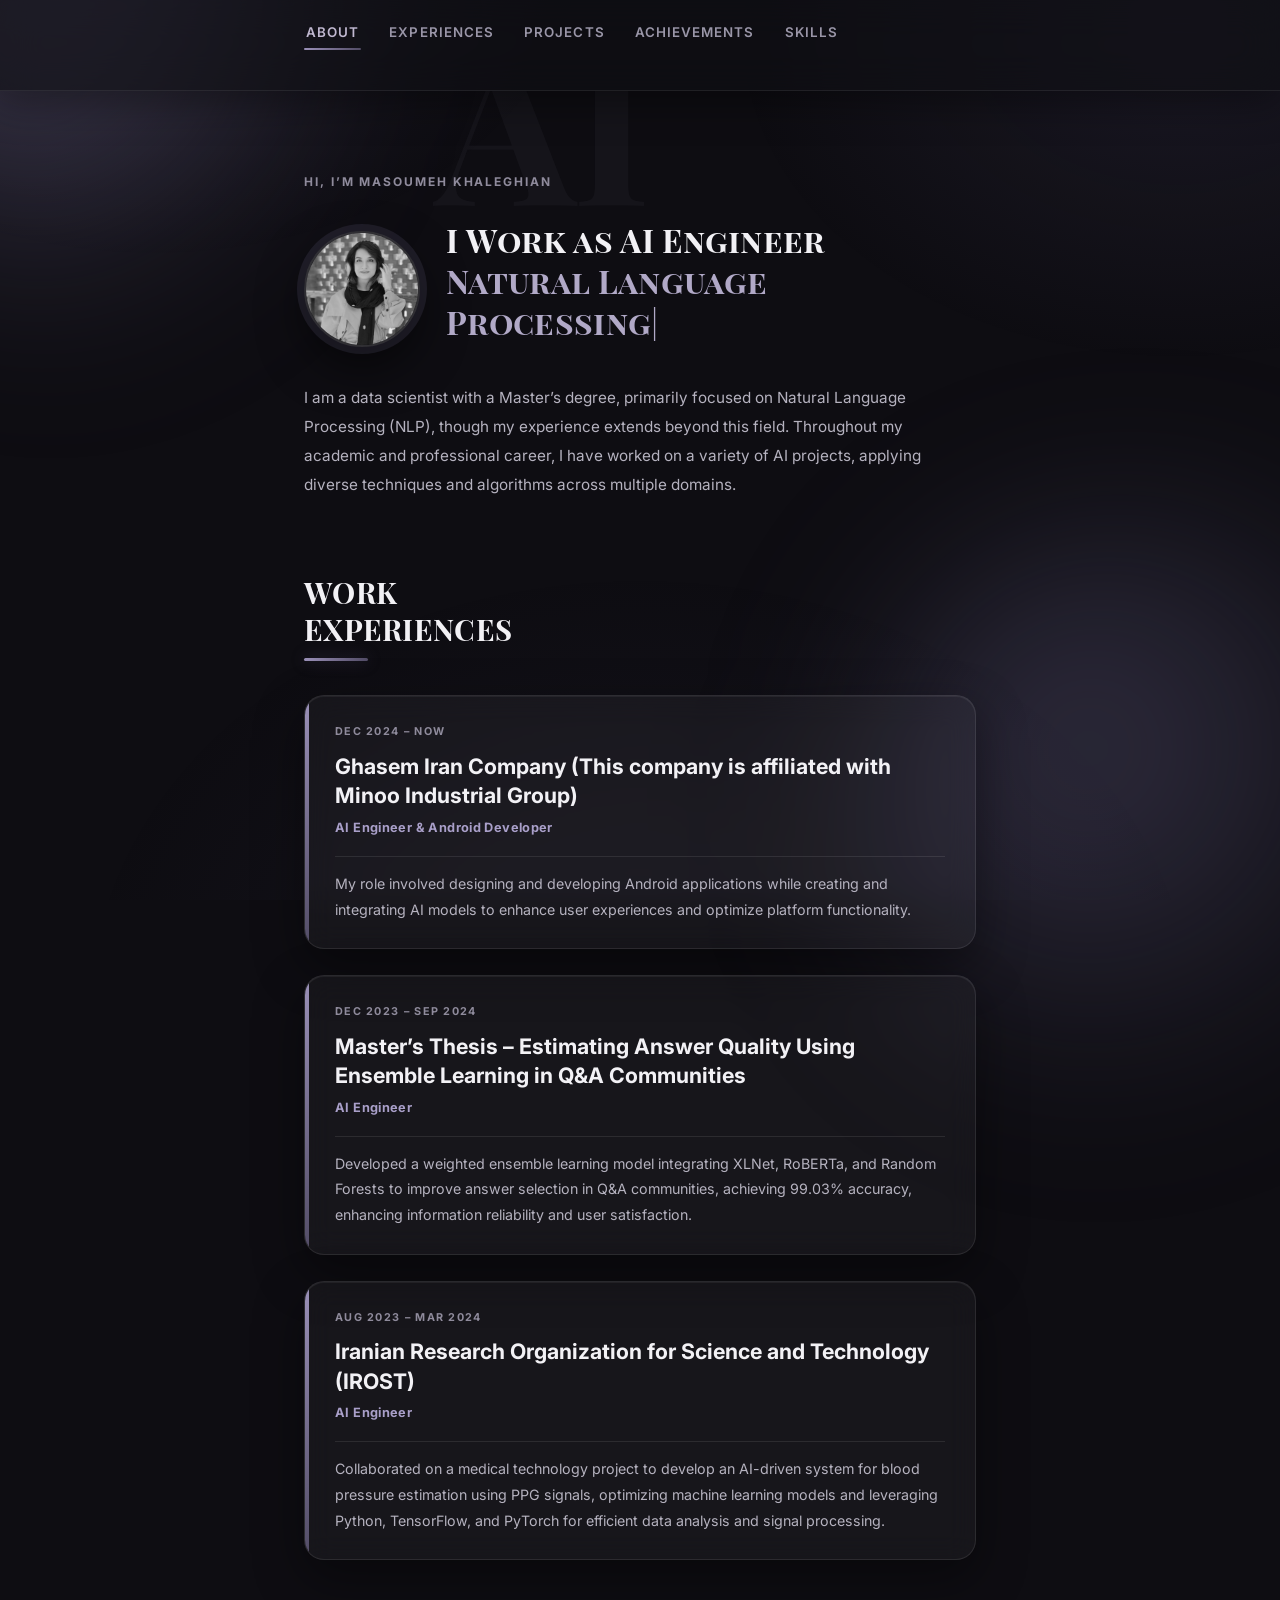
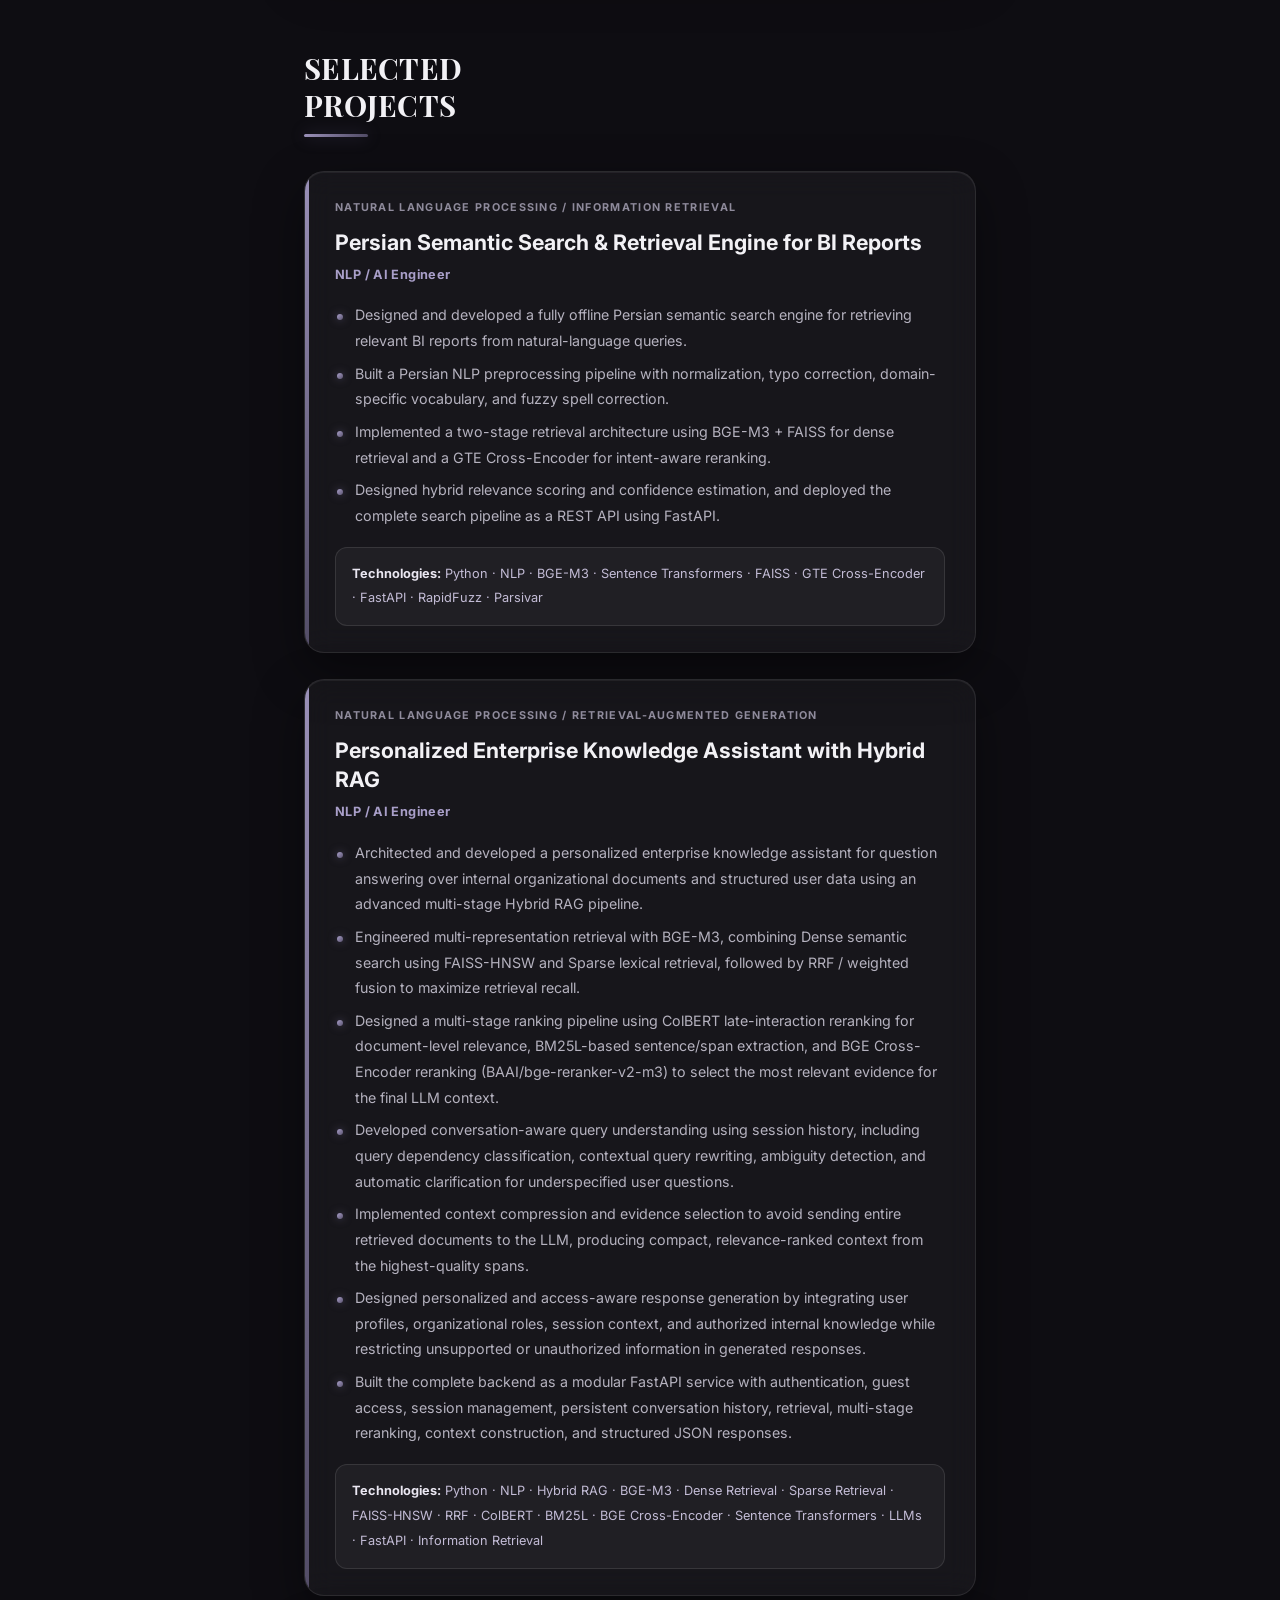
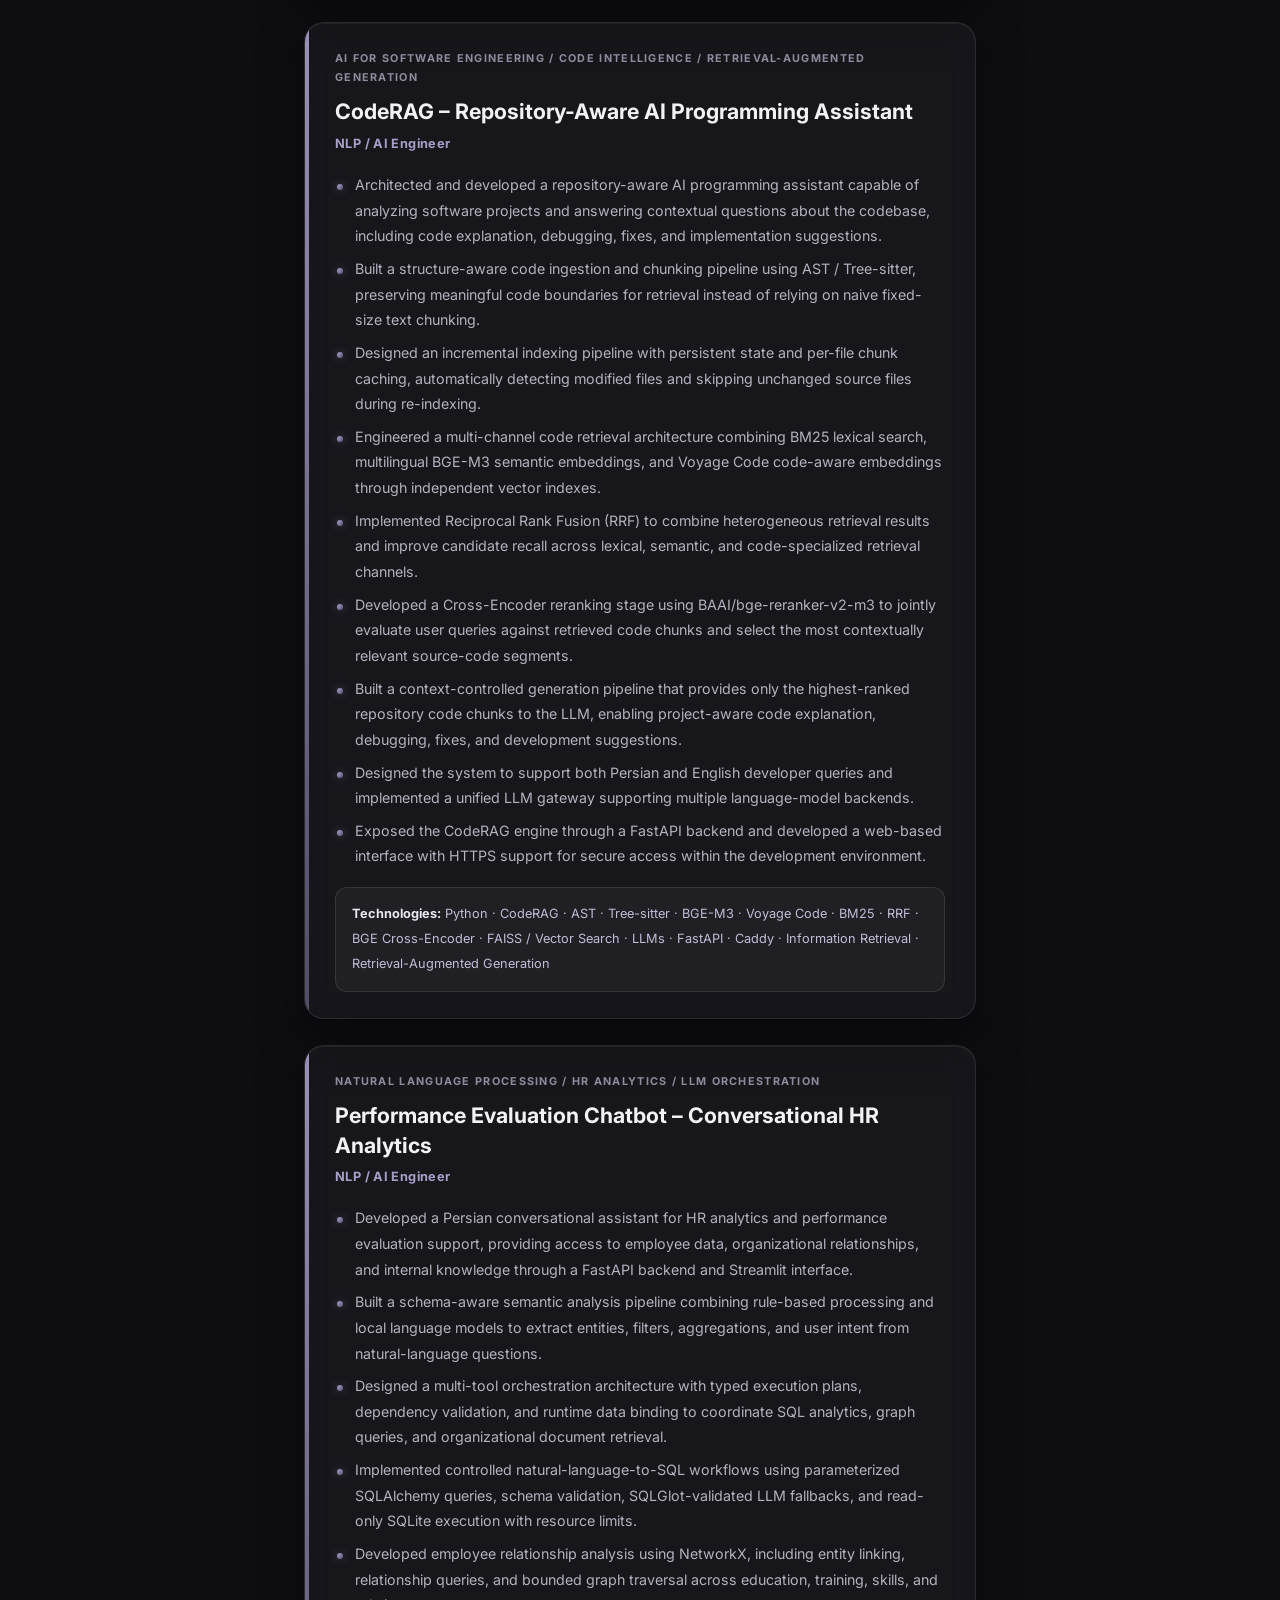
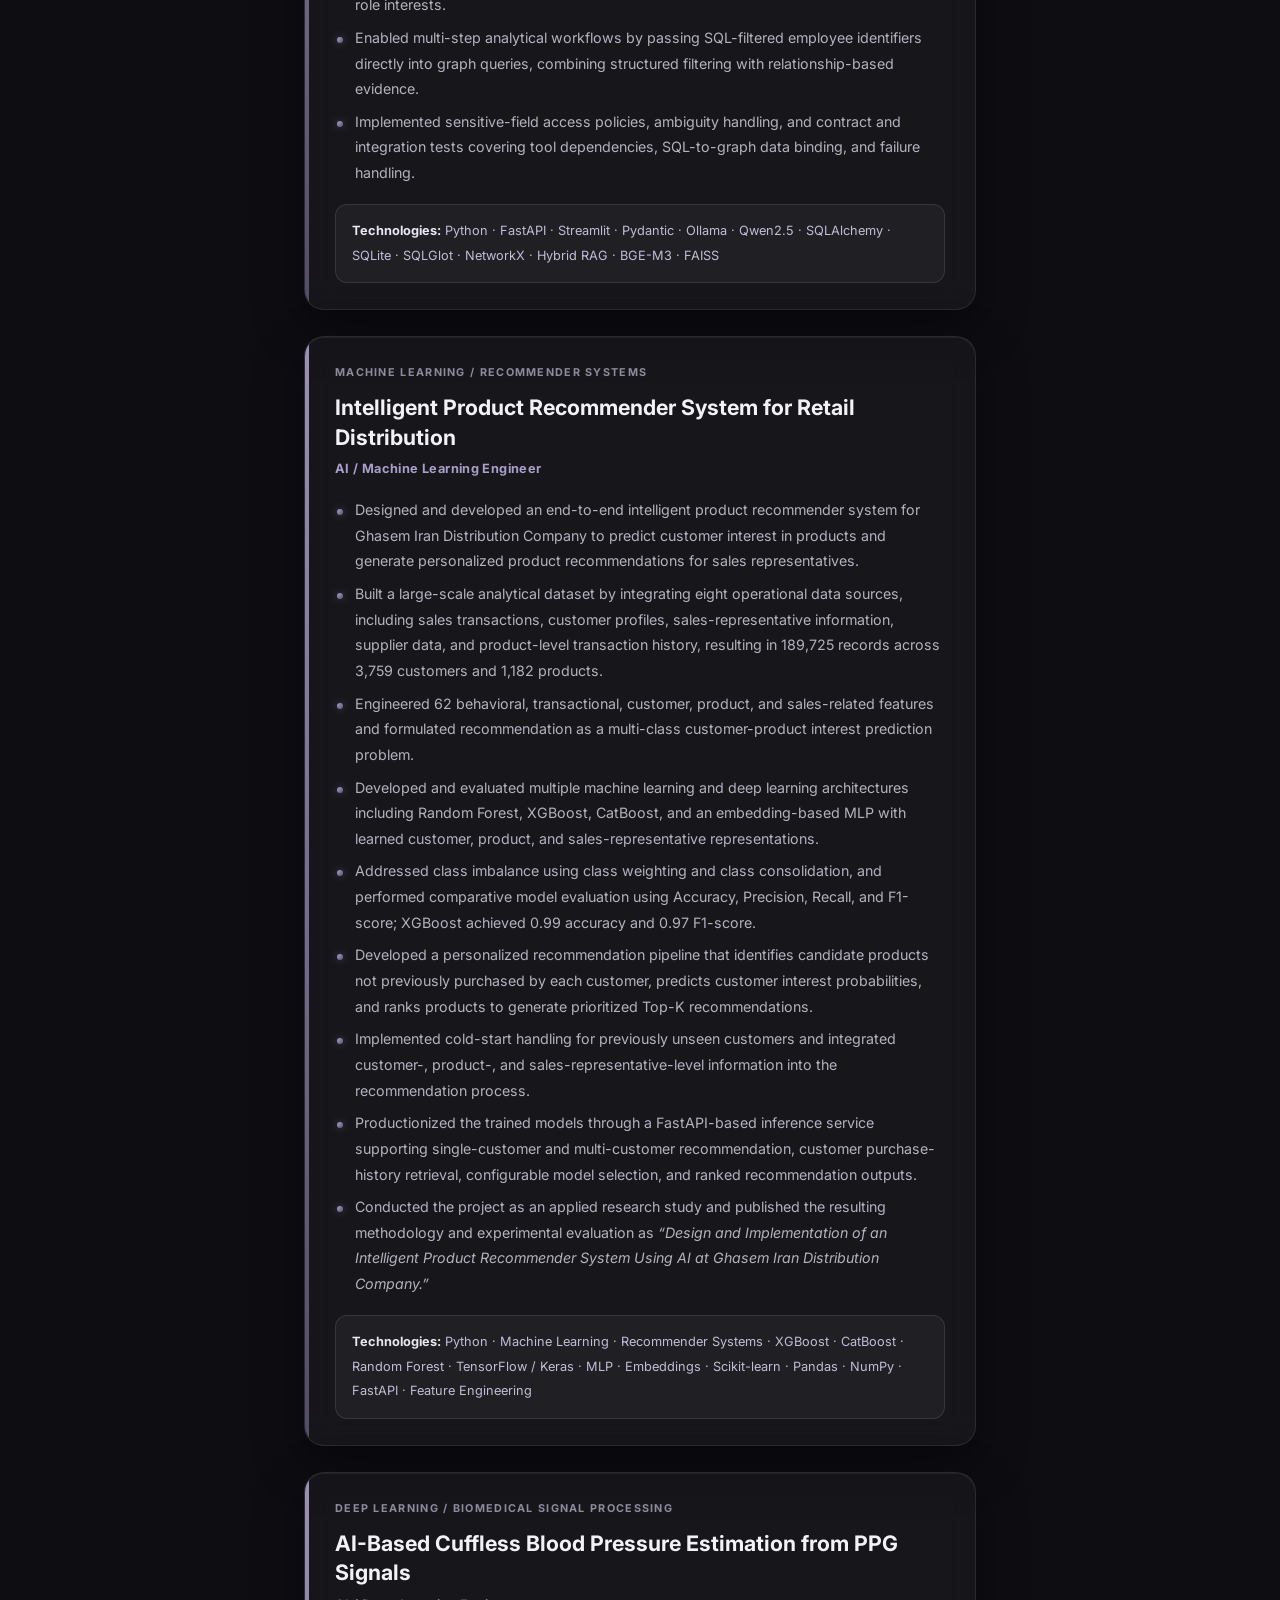
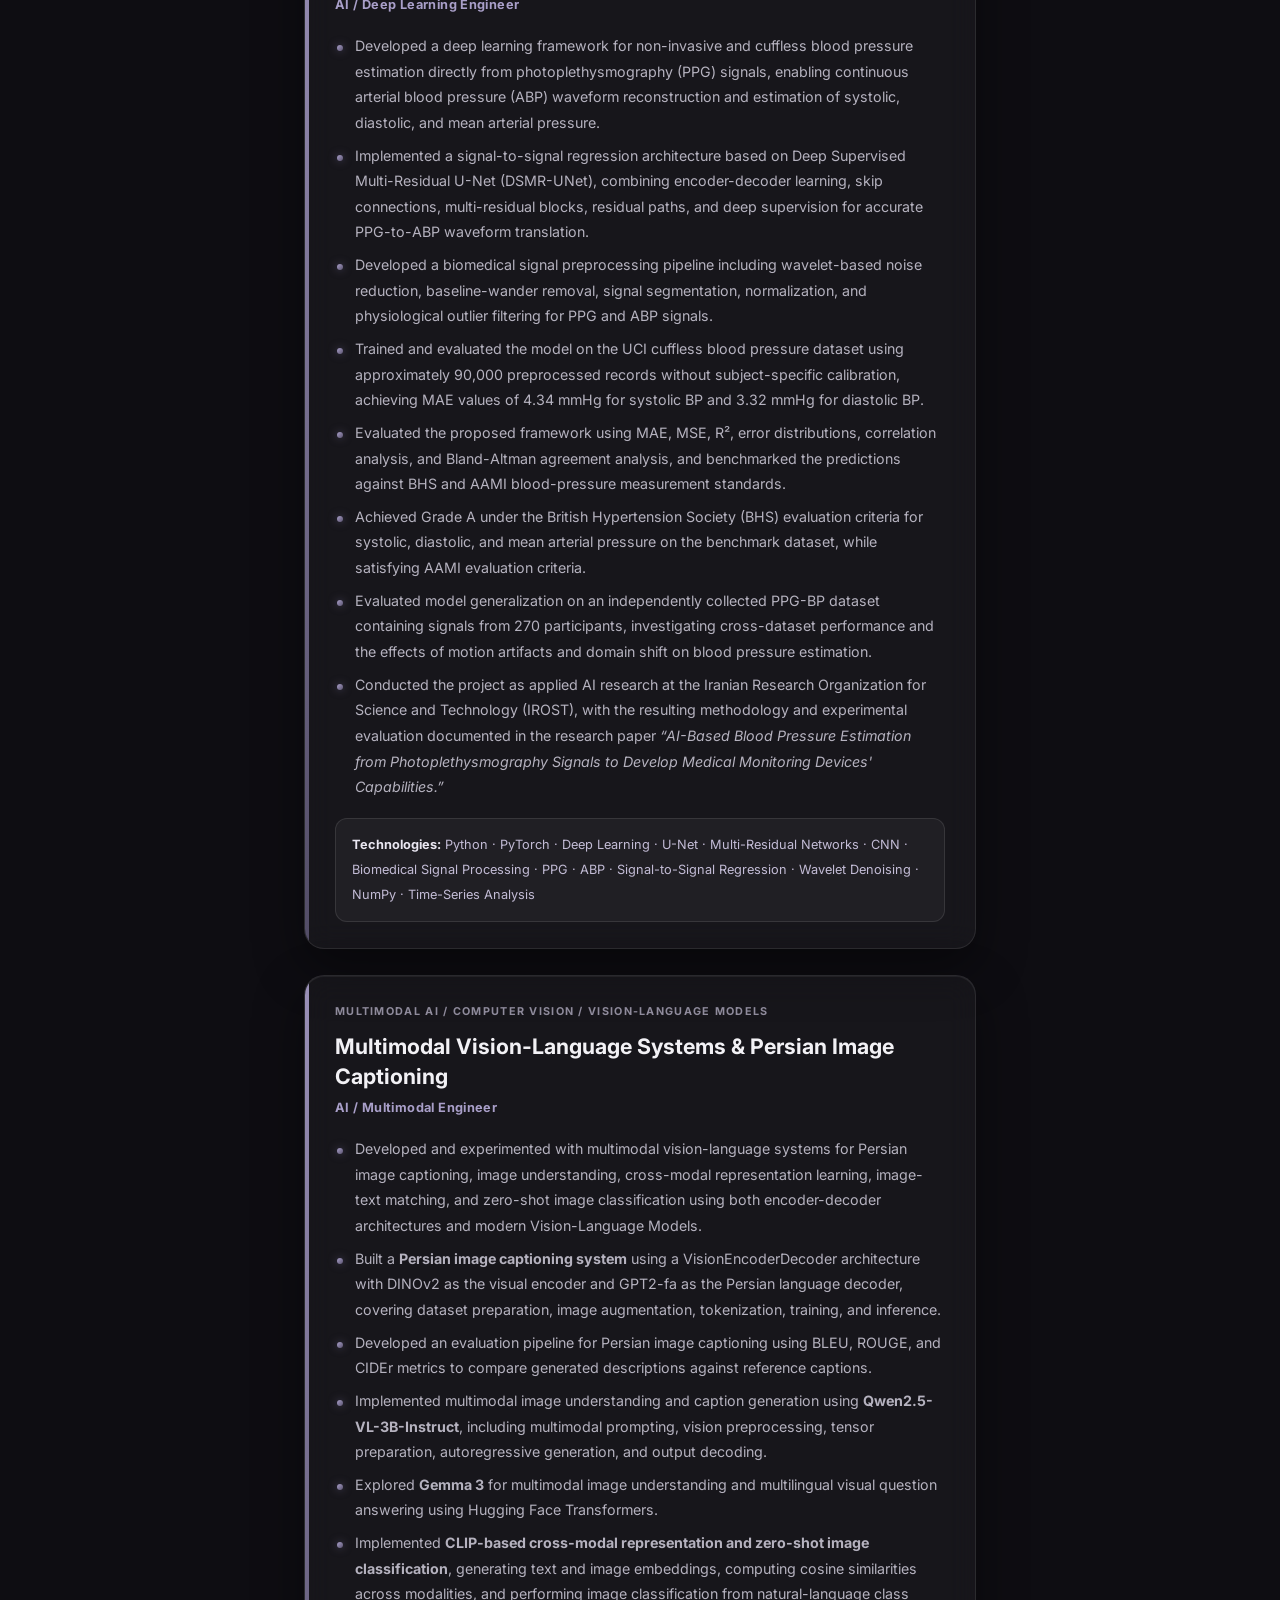
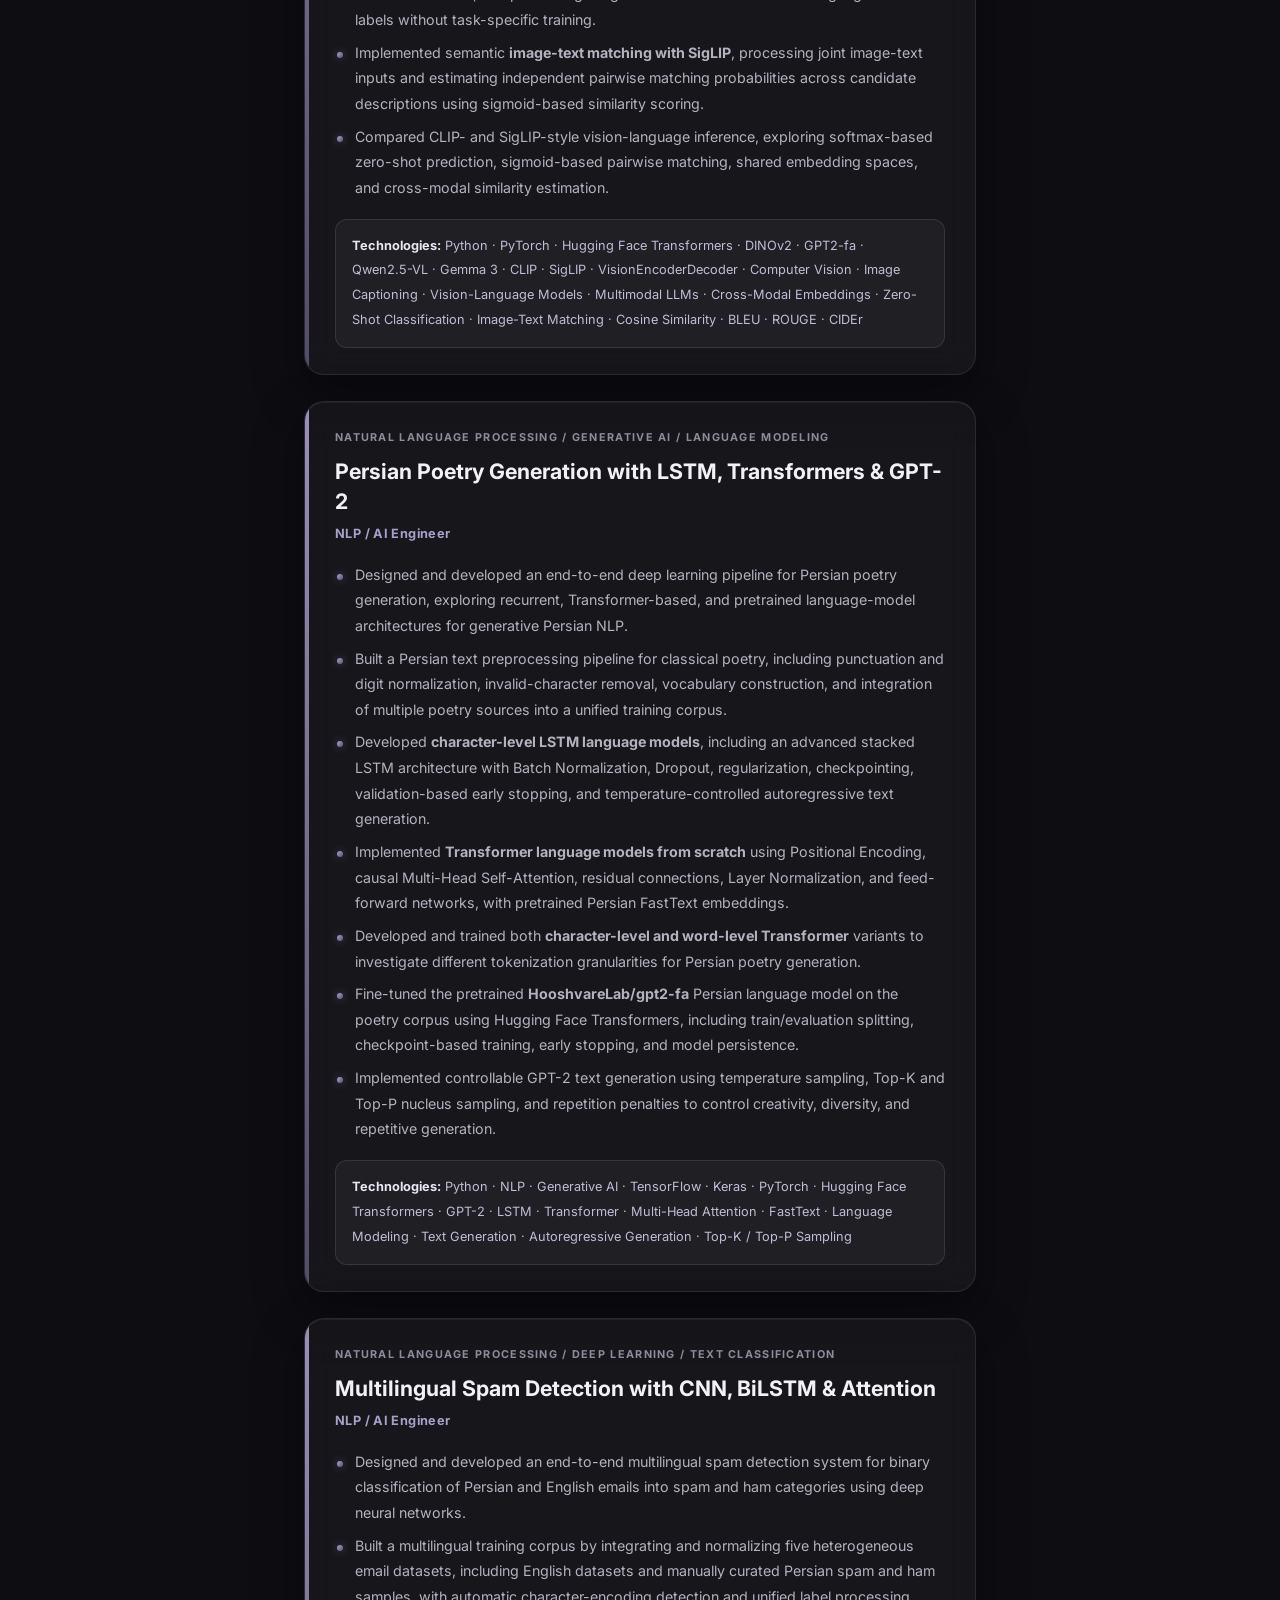
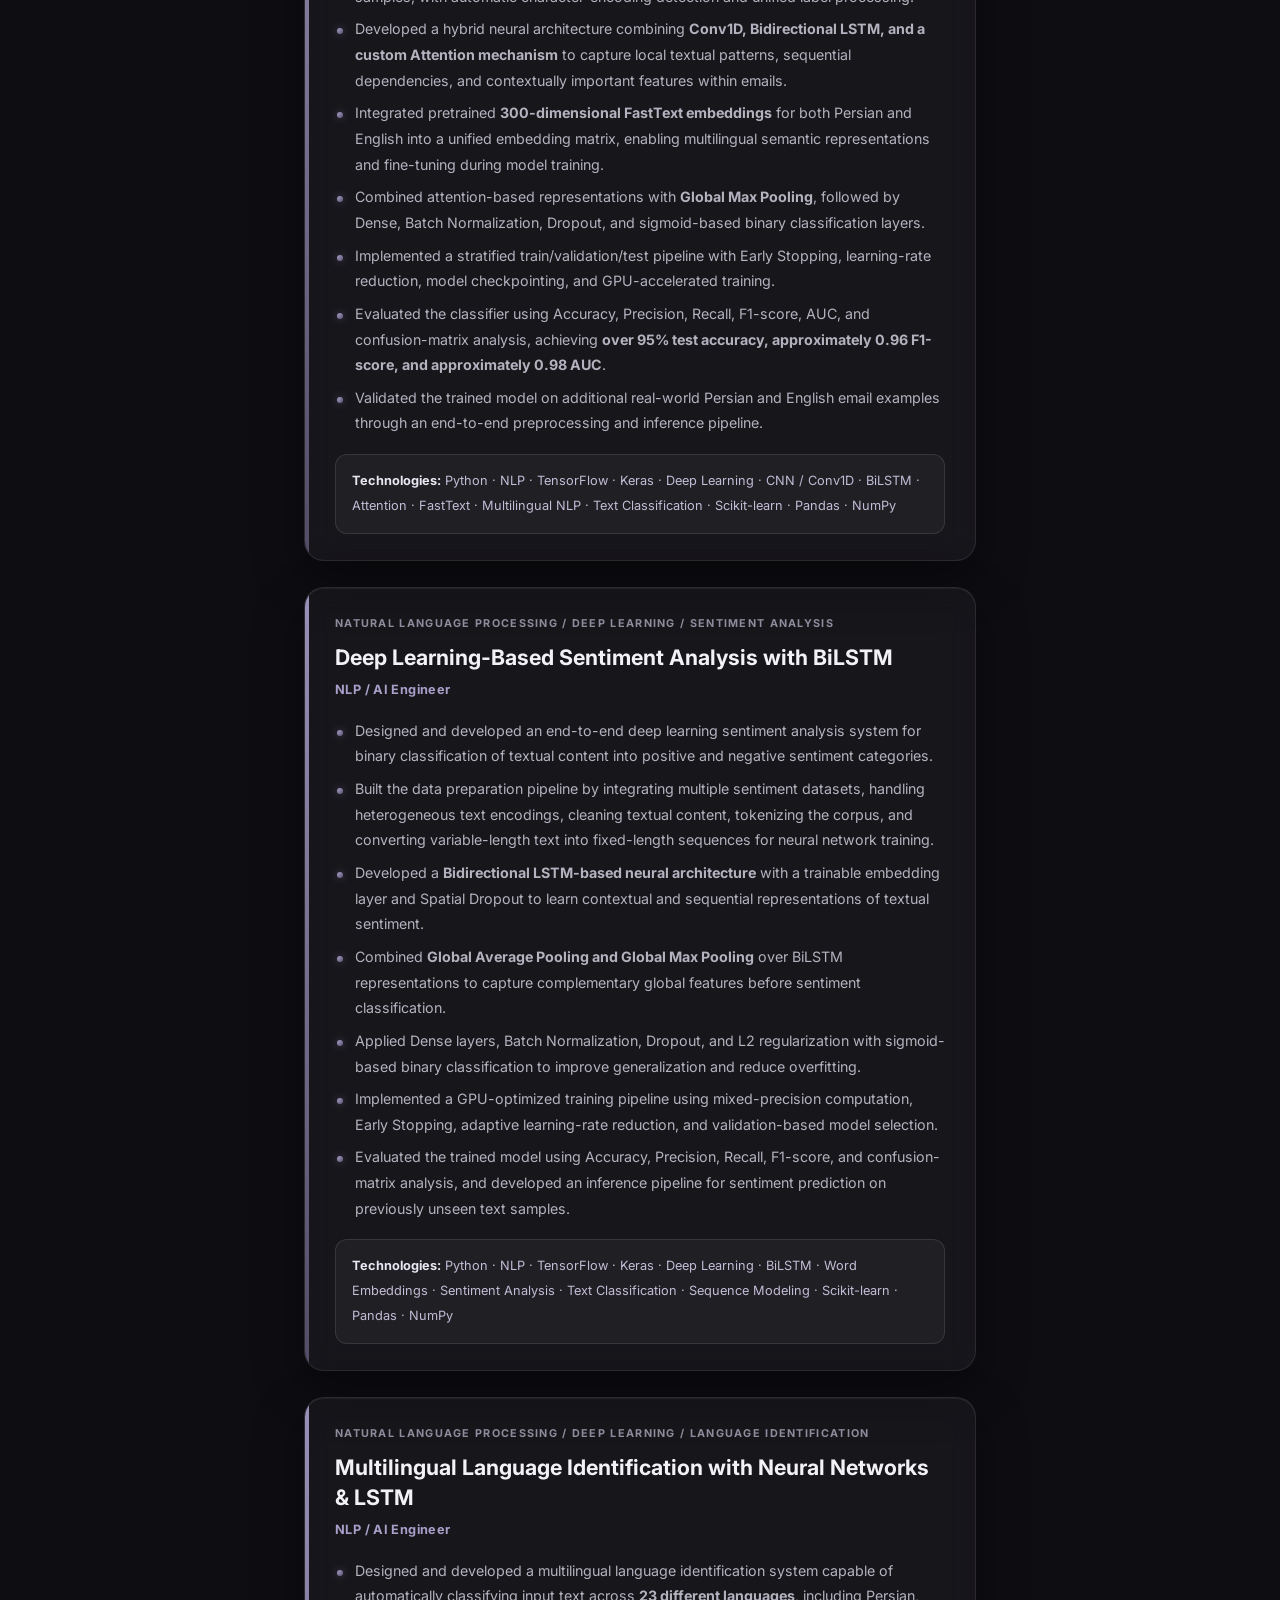
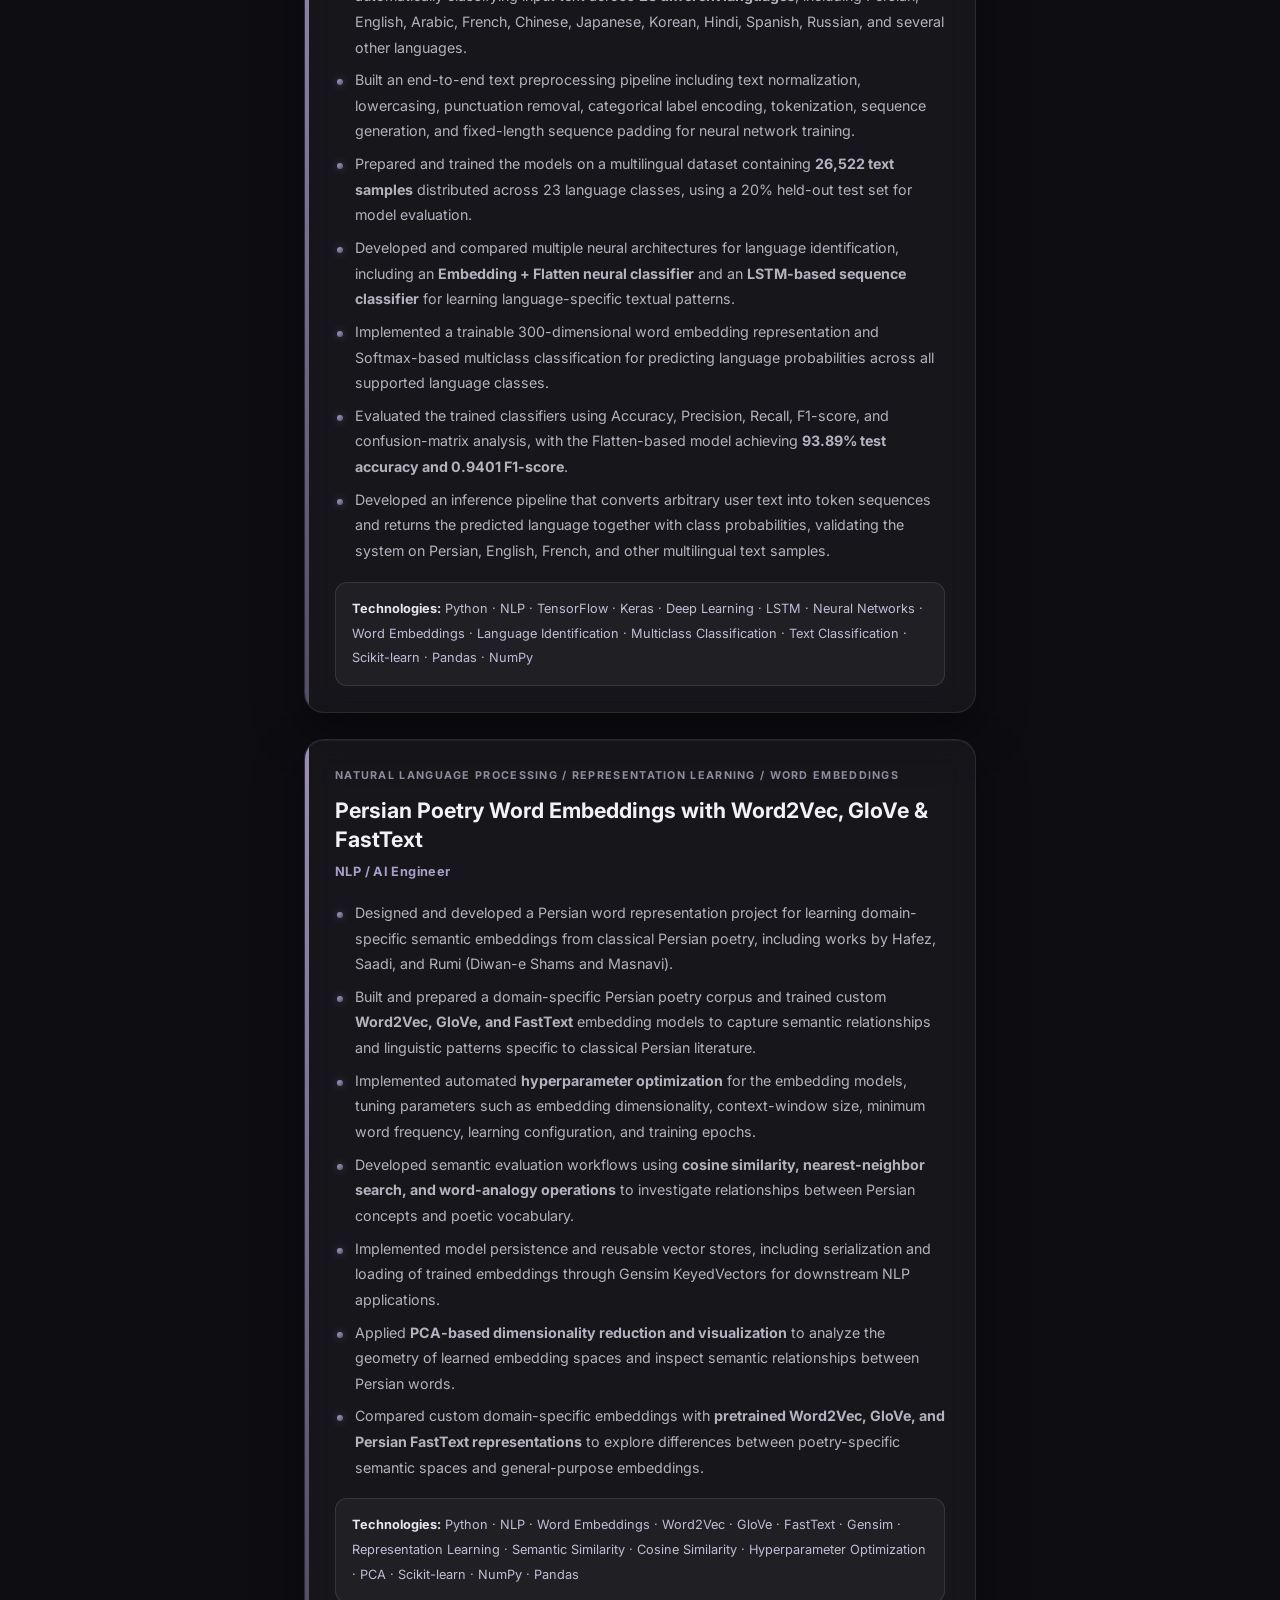
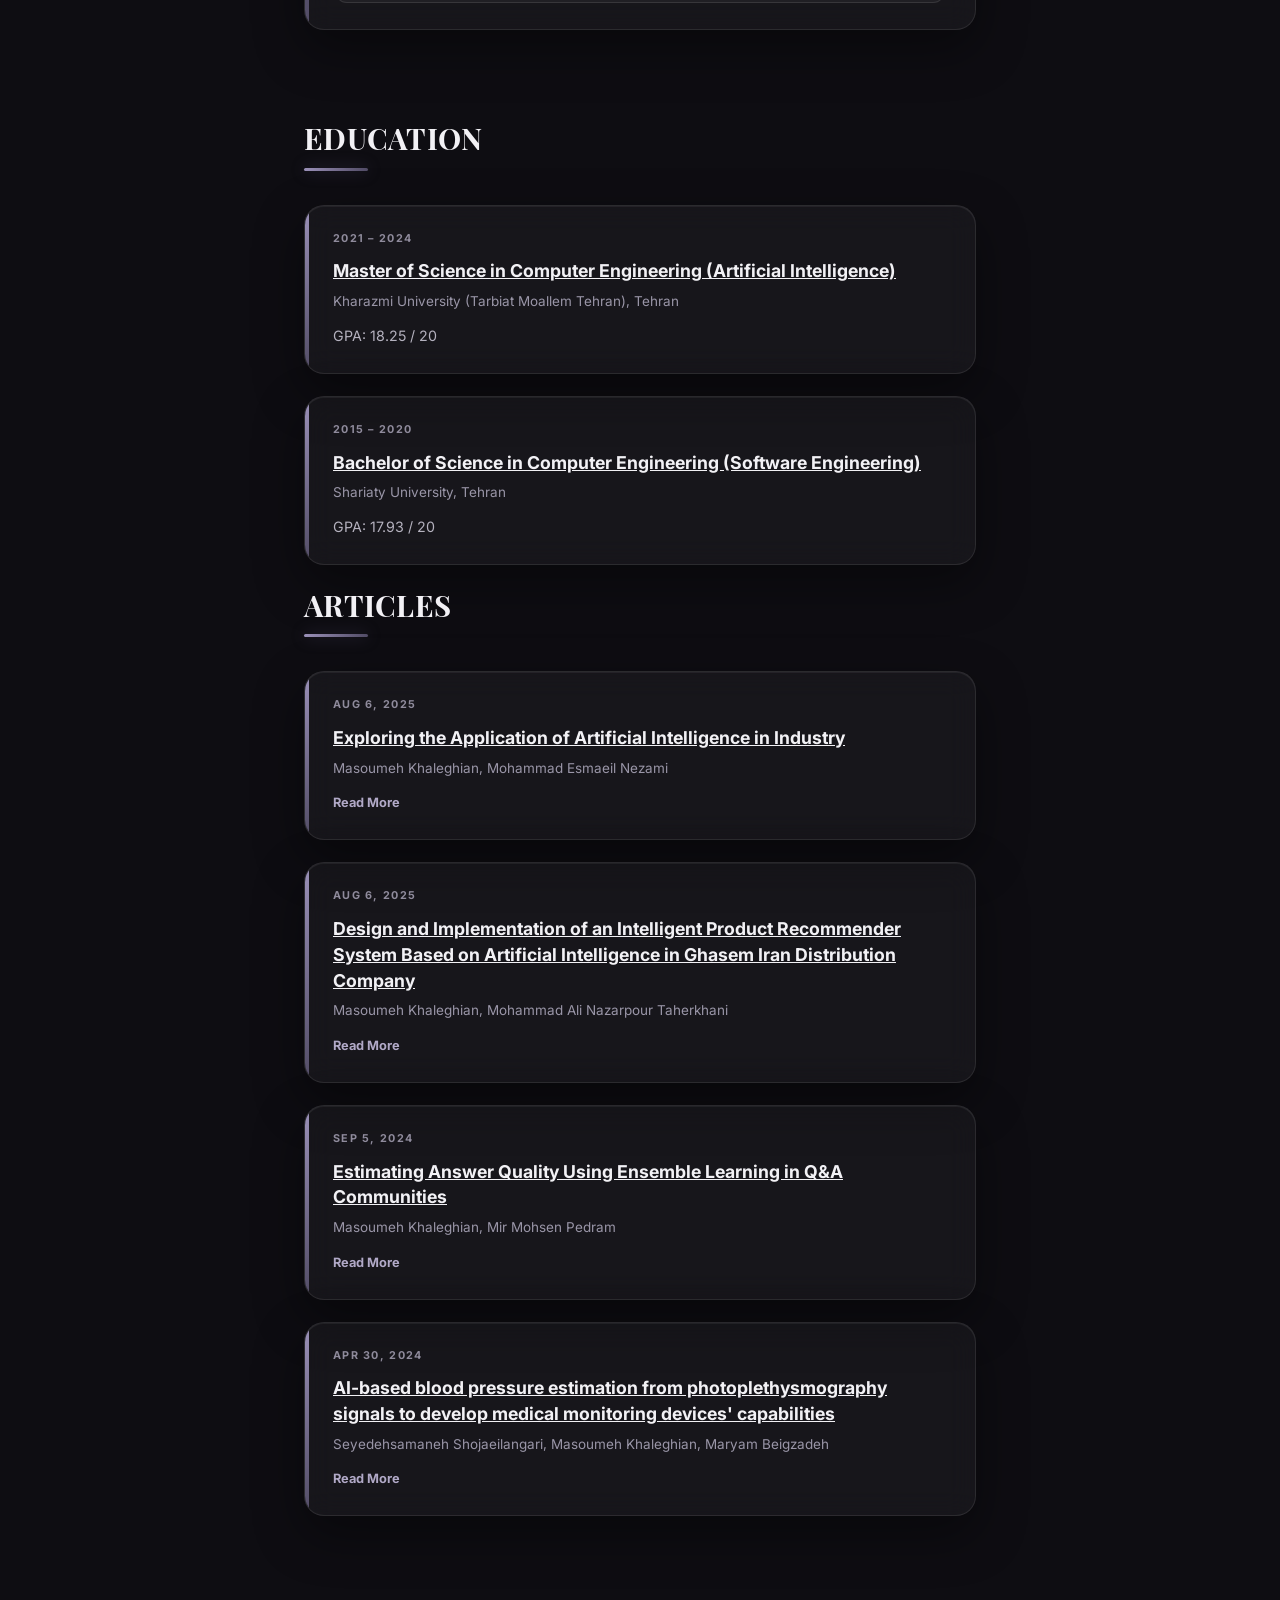
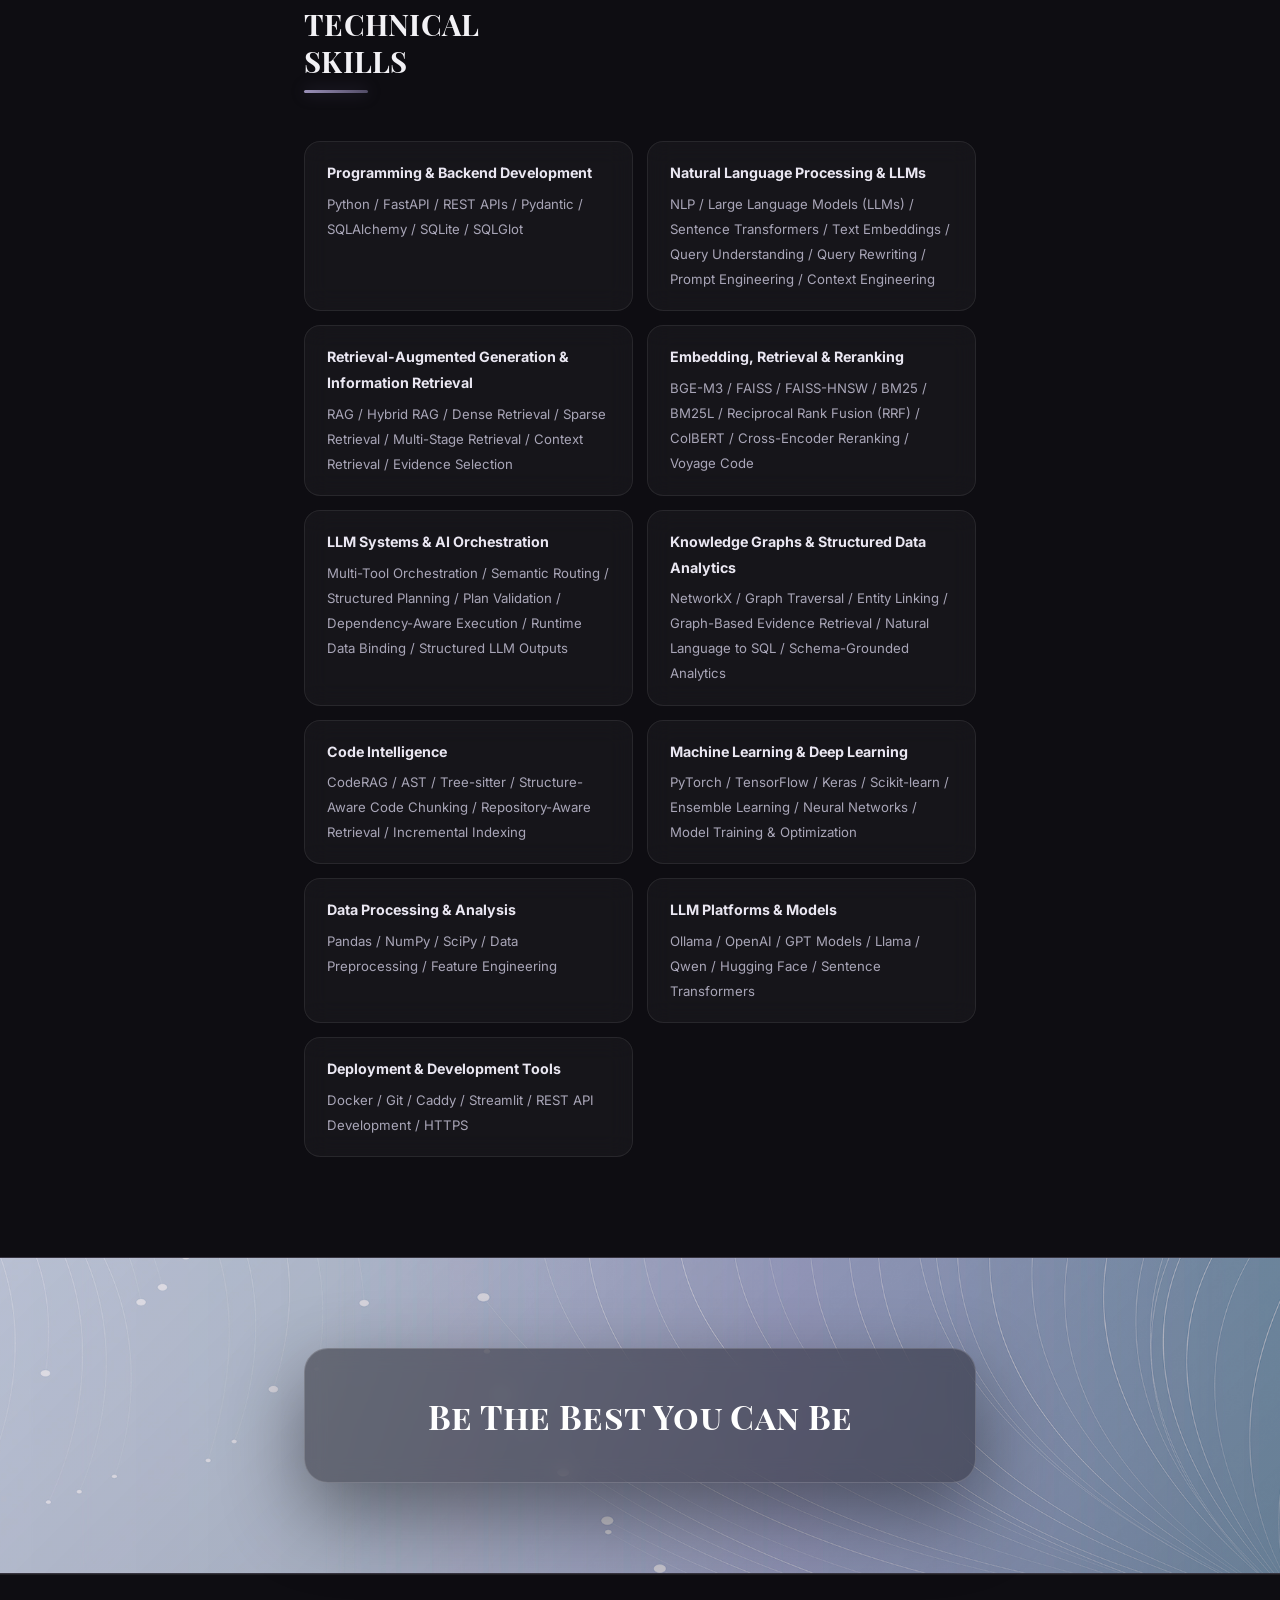
==== commit 326fc380: "Add files via upload" ====
--- a/index.html
+++ b/index.html
@@ -8,12 +8,14 @@
     <meta name="author" content="">
     <meta name="viewport" content="width=device-width, initial-scale=1" />
     <meta name="google-site-verification" content="LLG92XdQKi7WYMCef_qJxd7PuhhwtKpzI4XmTG-fmTI" />
+    <meta name="theme-color" content="#0c0a12" />
     <link rel="stylesheet" href="css/kube.min.css" />
     <link rel="stylesheet" href="css/font-awesome.min.css" />
     <link rel="stylesheet" href="css/custom.min.css" />
     <link rel="shortcut icon" href="img/favicon.png" />
 	<link href='https://fonts.googleapis.com/css?family=Playfair+Display+SC:700' rel='stylesheet' type='text/css'>
 	<link href='https://fonts.googleapis.com/css?family=Lato:400,700' rel='stylesheet' type='text/css'>
+	<link href='https://fonts.googleapis.com/css2?family=Inter:wght@300;400;500;600;700&display=swap' rel='stylesheet' type='text/css'>
 	<style>
 		.intro h1:before {
 			content: 'AI';
--- a/css/custom.min.css
+++ b/css/custom.min.css
@@ -1,6 +1,636 @@
-/*
- *  Draco HTML Template by @afnizarnur
- *  License: Attribution-NonCommercial-ShareAlike 4.0 International (CC BY-NC-SA 4.0)
- */
-
-h1,h2,h3,h4,h5,h6{font-family:"Playfair Display SC",serif;color:#333}a,p,li{font-family:"Lato",Arial,sans-serif;color:#4e4e4e;font-size:1em;line-height:1.75em}a:hover{text-decoration:none !important;color:#333 !important;-webkit-transition:all 0.2s ease-in-out;-moz-transition:all 0.2s ease-in-out;-ms-transition:all 0.2s ease-in-out;-o-transition:all 0.2s ease-in-out;transition:all 0.2s ease-in-out}.container{margin:auto;max-width:662px;padding:0 20px}@media only screen and (max-width: 767px){.intro img{display:block;margin-left:auto;margin-right:auto}footer{text-align:center}}.typed-cursor{opacity:1;font-weight:100;-webkit-animation:blink 0.7s infinite;-moz-animation:blink 0.7s infinite;-ms-animation:blink 0.7s infinite;-o-animation:blink 0.7s infinite;animation:blink 0.7s infinite}@-webkit-keyframes blink{0%{opacity:1}50%{opacity:0}100%{opacity:1}}@-moz-keyframes blink{0%{opacity:1}50%{opacity:0}100%{opacity:1}}@-ms-keyframes blink{0%{opacity:1}50%{opacity:0}100%{opacity:1}}@-o-keyframes blink{0%{opacity:1}50%{opacity:0}100%{opacity:1}}.main-nav{background:#f4f4f4;padding-top:23px}.main-nav nav ul li a{color:#a7a7a7}.main-nav nav ul li.active a{color:#4d4d4d}.section.second{margin-bottom:90px}.section .container{position:relative}.section .container:after{position:absolute;content:url(../img/separator.png);left:20px}.section .container h1{text-transform:uppercase;margin-bottom:30px;position:relative}.intro{padding:95px 0px 70px 0px;overflow-x:hidden}.intro img{width:81px;height:81px;border-radius:99px}.intro .wrap{margin:30px 0px}.intro h1:before{position:absolute;left:-220px;top:-150px;font-size:270px;z-index:-1;color:#f4f4f4}.intro h1 span{font-size:47px}.work .work-list{margin-left:0px}.work .work-list li{list-style:none;font-size:0.9375em;color:#8c8c8c}.work .work-list li a{padding-bottom:5px;font-size:1.1875em;font-weight:700;text-decoration:none;border-bottom:1px solid #b3b3b3}.work .work-list li a:hover{border-bottom:1px solid #333}.award .award-list{margin-left:0px}.award .award-list li:first-child{font-size:0.9375em;color:#8c8c8c}.skills .skill-list{margin-left:0px}.skills .skill-list li:first-child{font-size:0.9375em;color:#8c8c8c}.quote{background:url(../img/bg.jpg);padding:20px 0px;margin-top:120px}.quote h1{margin:100px 0px;padding:40px 20px;border:5px solid #fff;color:#fff}footer{padding:50px 0px 0px 0px}footer .social li{display:inline;margin-left:20px}footer .social li a{font-size:1.25em;color:#999}#projects .work-list{margin-left:0;margin-bottom:34px;padding:26px 28px 22px 28px;background:#fbfbfc;border:1px solid #ececec;border-left:4px solid #728aac;border-radius:6px}#projects .work-list:last-child{margin-bottom:0}#projects .work-list li{list-style:none;font-size:0.9375em;line-height:1.75em;color:#4e4e4e;margin-bottom:9px}#projects .work-list li:first-child{text-transform:uppercase;letter-spacing:0.09em;font-size:0.75em;font-weight:700;color:#98a6b8;margin-bottom:6px}#projects .work-list li:nth-child(2){font-size:1.4375em;line-height:1.3em;color:#333;margin-bottom:4px}#projects .work-list li:nth-child(3){font-size:0.875em;font-weight:700;color:#728aac;margin-bottom:14px}#projects .work-list li:nth-child(n+4):not(:last-child){position:relative;padding-left:18px}#projects .work-list li:nth-child(n+4):not(:last-child):before{position:absolute;content:'';left:2px;top:12px;width:5px;height:5px;border-radius:50%;background:#c3ccd8}#projects .work-list li:last-child{margin-top:16px;margin-bottom:0;padding:12px 16px;background:#eff3f7;border-radius:4px;font-size:0.875em}#projects .work-list li:last-child strong{color:#333}#about .container>p:first-child{text-transform:uppercase;letter-spacing:0.12em;font-size:0.8125em;font-weight:700;color:#98a6b8;margin-bottom:6px}#about .wrap>p{margin-top:22px;font-size:1em;line-height:1.9em;color:#4e4e4e}#experiences .work-list{margin-left:0;margin-bottom:30px;padding:24px 28px 20px 28px;background:#fbfbfc;border:1px solid #ececec;border-left:4px solid #728aac;border-radius:6px}#experiences .work-list:last-child{margin-bottom:0}#experiences .work-list li{list-style:none;font-size:0.9375em;line-height:1.75em;color:#4e4e4e;margin-bottom:6px}#experiences .work-list li:first-child{text-transform:uppercase;letter-spacing:0.09em;font-size:0.75em;font-weight:700;color:#98a6b8;margin-bottom:8px}#experiences .work-list li:nth-child(2){margin-bottom:4px}#experiences .work-list li:nth-child(2) a{font-size:1.25em;font-weight:700;line-height:1.35em;color:#333;text-decoration:none;border-bottom:none;padding-bottom:0}#experiences .work-list li:nth-child(2) a:hover{color:#728aac!important;border-bottom:none}#experiences .work-list li:nth-child(3){font-size:0.875em;font-weight:700;color:#728aac;margin-bottom:12px}#experiences .work-list li:last-child{margin-bottom:0;padding-top:12px;border-top:1px dashed #e2e6ea}#achievements .award-list{margin-left:0;margin-bottom:24px;padding:22px 26px 18px 26px;background:#fbfbfc;border:1px solid #ececec;border-left:4px solid #728aac;border-radius:6px}#achievements .award-list:last-child{margin-bottom:0}#achievements .award-list li{list-style:none;font-size:0.9375em;line-height:1.7em;color:#4e4e4e;margin-bottom:6px}#achievements .award-list li:first-child{text-transform:uppercase;letter-spacing:0.09em;font-size:0.75em;font-weight:700;color:#98a6b8;margin-bottom:8px}#achievements .award-list li:nth-child(2){font-size:1.125em;font-weight:700;line-height:1.4em;color:#333}#achievements .award-list li:nth-child(3){font-size:0.875em;color:#747474;margin-bottom:10px}#achievements .award-list li:last-child{margin-bottom:0}#achievements .award-list li:last-child a{font-size:0.875em;font-weight:700;color:#728aac;text-decoration:none;border-bottom:none}#achievements .award-list li:last-child a:hover{color:#333!important}#skills .skill-list{margin-left:0;margin-bottom:0;padding:16px 0;border-bottom:1px solid #ececec}#skills .skill-list:last-child{border-bottom:none}#skills .skill-list li{list-style:none}#skills .skill-list li:first-child{font-size:0.9375em;font-weight:700;color:#333;margin-bottom:4px}#skills .skill-list li:last-child{font-size:0.875em;line-height:1.8em;color:#4e4e4e}
+/*
+ *  Masoumeh Khaleghian - CV
+ *  Liquid Glass theme (60% gray + 40% muted purple)
+ */
+
+* {
+  -webkit-box-sizing: border-box;
+  box-sizing: border-box; }
+
+html {
+  scroll-behavior: smooth;
+  overflow-x: clip;
+  background: #0e0d12; }
+
+html::before {
+  content: "";
+  position: fixed;
+  top: 0;
+  right: 0;
+  bottom: 0;
+  left: 0;
+  z-index: -2;
+  pointer-events: none;
+  background:
+    radial-gradient(720px 520px at 12% -6%, rgba(130, 120, 170, 0.12), transparent 60%),
+    radial-gradient(760px 560px at 92% 4%, rgba(100, 92, 140, 0.14), transparent 58%),
+    radial-gradient(900px 700px at 50% 112%, rgba(90, 84, 120, 0.12), transparent 62%); }
+
+body {
+  position: relative;
+  margin: 0;
+  font-family: 'Inter', 'Lato', Arial, sans-serif;
+  color: #c6c3cf;
+  background: transparent;
+  overflow-x: clip;
+  -webkit-font-smoothing: antialiased;
+  -moz-osx-font-smoothing: grayscale; }
+
+body::before,
+body::after {
+  content: "";
+  position: fixed;
+  z-index: -1;
+  border-radius: 50%;
+  filter: blur(80px);
+  pointer-events: none;
+  will-change: transform; }
+
+body::before {
+  width: 520px;
+  height: 520px;
+  top: -160px;
+  left: -140px;
+  background: radial-gradient(circle at 30% 30%, rgba(132, 124, 168, 0.4), rgba(90, 84, 120, 0) 70%);
+  -webkit-animation: liquidA 20s ease-in-out infinite;
+  animation: liquidA 20s ease-in-out infinite; }
+
+body::after {
+  width: 620px;
+  height: 620px;
+  right: -180px;
+  bottom: -220px;
+  background: radial-gradient(circle at 40% 40%, rgba(104, 98, 138, 0.4), rgba(120, 112, 158, 0) 70%);
+  -webkit-animation: liquidB 26s ease-in-out infinite;
+  animation: liquidB 26s ease-in-out infinite; }
+
+@-webkit-keyframes liquidA {
+  0%, 100% { -webkit-transform: translate(0, 0) scale(1); transform: translate(0, 0) scale(1); }
+  33% { -webkit-transform: translate(90px, 70px) scale(1.12); transform: translate(90px, 70px) scale(1.12); }
+  66% { -webkit-transform: translate(-50px, 40px) scale(0.94); transform: translate(-50px, 40px) scale(0.94); } }
+
+@keyframes liquidA {
+  0%, 100% { -webkit-transform: translate(0, 0) scale(1); transform: translate(0, 0) scale(1); }
+  33% { -webkit-transform: translate(90px, 70px) scale(1.12); transform: translate(90px, 70px) scale(1.12); }
+  66% { -webkit-transform: translate(-50px, 40px) scale(0.94); transform: translate(-50px, 40px) scale(0.94); } }
+
+@-webkit-keyframes liquidB {
+  0%, 100% { -webkit-transform: translate(0, 0) scale(1); transform: translate(0, 0) scale(1); }
+  40% { -webkit-transform: translate(-80px, -60px) scale(1.15); transform: translate(-80px, -60px) scale(1.15); }
+  70% { -webkit-transform: translate(40px, -30px) scale(0.9); transform: translate(40px, -30px) scale(0.9); } }
+
+@keyframes liquidB {
+  0%, 100% { -webkit-transform: translate(0, 0) scale(1); transform: translate(0, 0) scale(1); }
+  40% { -webkit-transform: translate(-80px, -60px) scale(1.15); transform: translate(-80px, -60px) scale(1.15); }
+  70% { -webkit-transform: translate(40px, -30px) scale(0.9); transform: translate(40px, -30px) scale(0.9); } }
+
+::selection {
+  background: rgba(140, 130, 180, 0.35);
+  color: #ffffff; }
+
+::-webkit-scrollbar {
+  width: 10px; }
+
+::-webkit-scrollbar-track {
+  background: #0e0d12; }
+
+::-webkit-scrollbar-thumb {
+  background: linear-gradient(180deg, #5a5470, #35313f);
+  border-radius: 10px; }
+
+h1, h2, h3, h4, h5, h6 {
+  font-family: 'Playfair Display SC', serif;
+  color: #f2f1f5;
+  letter-spacing: 0.01em; }
+
+a, p, li {
+  font-family: 'Inter', 'Lato', Arial, sans-serif;
+  font-size: 1em;
+  line-height: 1.8em;
+  color: #c6c3cf; }
+
+a {
+  color: #b1a9c7;
+  text-decoration: none; }
+
+a:hover {
+  color: #ddd9e8 !important;
+  text-decoration: none !important;
+  -webkit-transition: all 0.25s ease;
+  -moz-transition: all 0.25s ease;
+  -o-transition: all 0.25s ease;
+  transition: all 0.25s ease; }
+
+.container {
+  margin: auto;
+  max-width: 720px;
+  padding: 0 24px;
+  position: relative;
+  z-index: 1; }
+
+.main-nav {
+  position: -webkit-sticky;
+  position: sticky;
+  top: 0;
+  z-index: 50;
+  padding: 14px 0;
+  background: rgba(16, 15, 20, 0.62);
+  border-bottom: 1px solid rgba(255, 255, 255, 0.08);
+  -webkit-backdrop-filter: blur(18px);
+  backdrop-filter: blur(18px);
+  box-shadow: 0 10px 40px rgba(0, 0, 0, 0.4); }
+
+.main-nav nav ul li a {
+  position: relative;
+  padding: 6px 2px;
+  font-size: 0.85em;
+  font-weight: 600;
+  letter-spacing: 0.08em;
+  text-transform: uppercase;
+  text-decoration: none;
+  color: #9a96a8; }
+
+.main-nav nav ul li a::after {
+  content: "";
+  position: absolute;
+  left: 0;
+  right: 100%;
+  bottom: 0;
+  height: 2px;
+  border-radius: 2px;
+  background: linear-gradient(90deg, #9a90b8, #524c66);
+  -webkit-transition: right 0.3s ease;
+  transition: right 0.3s ease; }
+
+.main-nav nav ul li a:hover {
+  color: #eae7f2 !important; }
+
+.main-nav nav ul li a:hover::after {
+  right: 0; }
+
+.main-nav nav ul li.active a {
+  color: #c0b8d0; }
+
+.main-nav nav ul li.active a::after {
+  right: 0; }
+
+.logo {
+  font-family: 'Playfair Display SC', serif;
+  color: #f2f1f5; }
+
+.section.second {
+  margin-bottom: 90px; }
+
+.section .container:after {
+  content: none; }
+
+.section .container > h1 {
+  position: relative;
+  margin-bottom: 34px;
+  padding-bottom: 14px;
+  font-size: 1.95em;
+  line-height: 1.25em;
+  text-transform: uppercase; }
+
+.section .container > h1::after {
+  content: "";
+  position: absolute;
+  left: 0;
+  bottom: 0;
+  width: 64px;
+  height: 3px;
+  border-radius: 3px;
+  background: linear-gradient(90deg, #9a90b8, #524c66);
+  box-shadow: 0 0 16px rgba(140, 130, 180, 0.35); }
+
+.intro {
+  padding: 80px 0 50px 0;
+  overflow-x: hidden; }
+
+.intro .container > p:first-child {
+  margin-bottom: 6px;
+  font-size: 0.8em;
+  font-weight: 700;
+  letter-spacing: 0.16em;
+  text-transform: uppercase;
+  color: #8f8b9c; }
+
+.intro .wrap {
+  display: -webkit-box;
+  display: -ms-flexbox;
+  display: flex;
+  -ms-flex-wrap: wrap;
+  flex-wrap: wrap;
+  -webkit-box-align: center;
+  -ms-flex-align: center;
+  align-items: center;
+  margin: 26px 0 0 0; }
+
+.intro .wrap::after {
+  content: none; }
+
+.intro .wrap > .unit-20 {
+  float: none;
+  width: auto;
+  -webkit-box-flex: 0;
+  -ms-flex: 0 0 auto;
+  flex: 0 0 auto;
+  margin: 0 26px 0 0; }
+
+.intro .wrap > .unit-80 {
+  float: none;
+  width: auto;
+  -webkit-box-flex: 1;
+  -ms-flex: 1 1 0;
+  flex: 1 1 0; }
+
+.intro .wrap > p {
+  width: 100%;
+  -ms-flex-preferred-size: 100%;
+  flex-basis: 100%;
+  margin-top: 24px;
+  font-size: 1.02em;
+  line-height: 1.9em;
+  color: #b5b2bf; }
+
+.intro img {
+  display: block;
+  width: 116px;
+  height: 116px;
+  -o-object-fit: cover;
+  object-fit: cover;
+  border-radius: 50%;
+  border: 2px solid rgba(255, 255, 255, 0.14);
+  box-shadow: 0 0 0 7px rgba(130, 122, 160, 0.14), 0 20px 45px rgba(0, 0, 0, 0.55);
+  -webkit-animation: avatarPulse 6s ease-in-out infinite;
+  animation: avatarPulse 6s ease-in-out infinite; }
+
+@-webkit-keyframes avatarPulse {
+  0%, 100% { box-shadow: 0 0 0 7px rgba(130, 122, 160, 0.14), 0 20px 45px rgba(0, 0, 0, 0.55); }
+  50% { box-shadow: 0 0 0 12px rgba(130, 122, 160, 0.07), 0 20px 45px rgba(0, 0, 0, 0.55); } }
+
+@keyframes avatarPulse {
+  0%, 100% { box-shadow: 0 0 0 7px rgba(130, 122, 160, 0.14), 0 20px 45px rgba(0, 0, 0, 0.55); }
+  50% { box-shadow: 0 0 0 12px rgba(130, 122, 160, 0.07), 0 20px 45px rgba(0, 0, 0, 0.55); } }
+
+.intro h1 {
+  position: relative;
+  font-size: 2.15em;
+  line-height: 1.28em;
+  color: #f2f1f5; }
+
+.intro h1:before {
+  position: absolute;
+  left: -10px;
+  top: -120px;
+  z-index: -1;
+  font-size: 210px;
+  color: rgba(160, 152, 185, 0.05); }
+
+.intro h1 span {
+  font-size: 1em;
+  color: #b1a9c7; }
+
+.work .work-list {
+  position: relative;
+  overflow: hidden;
+  margin: 0 0 26px 0;
+  padding: 26px 30px;
+  list-style: none;
+  background: rgba(255, 255, 255, 0.04);
+  border: 1px solid rgba(255, 255, 255, 0.09);
+  border-radius: 20px;
+  -webkit-backdrop-filter: blur(14px);
+  backdrop-filter: blur(14px);
+  box-shadow: 0 18px 50px rgba(0, 0, 0, 0.4), inset 0 1px 0 rgba(255, 255, 255, 0.06);
+  -webkit-transition: transform 0.35s ease, border-color 0.35s ease, box-shadow 0.35s ease;
+  transition: transform 0.35s ease, border-color 0.35s ease, box-shadow 0.35s ease; }
+
+.work .work-list::before {
+  content: "";
+  position: absolute;
+  top: 0;
+  bottom: 0;
+  left: 0;
+  width: 4px;
+  background: linear-gradient(180deg, #9a90b8, #524c66); }
+
+.work .work-list:hover {
+  -webkit-transform: translateY(-4px);
+  transform: translateY(-4px);
+  border-color: rgba(170, 160, 200, 0.35);
+  box-shadow: 0 24px 60px rgba(0, 0, 0, 0.45), inset 0 1px 0 rgba(255, 255, 255, 0.08); }
+
+.work .work-list:last-child {
+  margin-bottom: 0; }
+
+.work .work-list li {
+  list-style: none;
+  margin-bottom: 7px;
+  font-size: 0.95em;
+  line-height: 1.8em;
+  color: #b5b2bf; }
+
+.work .work-list li:first-child {
+  margin-bottom: 10px;
+  font-size: 0.72em;
+  font-weight: 700;
+  letter-spacing: 0.12em;
+  text-transform: uppercase;
+  color: #8f8b9c; }
+
+.work .work-list li:nth-child(2) {
+  margin-bottom: 6px; }
+
+.work .work-list li:nth-child(2) strong,
+.work .work-list li:nth-child(2) a {
+  padding-bottom: 0;
+  font-size: 1.5em;
+  font-weight: 700;
+  line-height: 1.32em;
+  color: #f2f1f5;
+  text-decoration: none;
+  border-bottom: none; }
+
+.work .work-list li:nth-child(2) a:hover {
+  color: #d5d0e0 !important; }
+
+.work .work-list li:nth-child(3) {
+  margin-bottom: 16px;
+  font-size: 0.85em;
+  font-weight: 700;
+  letter-spacing: 0.03em;
+  color: #a99fc9; }
+
+.work .work-list li:nth-child(n+4):not(:last-child) {
+  position: relative;
+  padding-left: 20px; }
+
+.work .work-list li:nth-child(n+4):not(:last-child)::before {
+  content: "";
+  position: absolute;
+  left: 2px;
+  top: 12px;
+  width: 6px;
+  height: 6px;
+  border-radius: 50%;
+  background: linear-gradient(135deg, #a99fc9, #5b5470);
+  box-shadow: 0 0 8px rgba(140, 130, 180, 0.5); }
+
+.work .work-list li:last-child {
+  margin-top: 8px;
+  margin-bottom: 0;
+  padding-top: 14px;
+  border-top: 1px solid rgba(255, 255, 255, 0.09); }
+
+#projects .work-list li:last-child {
+  margin-top: 18px;
+  padding: 14px 16px;
+  border: 1px solid rgba(255, 255, 255, 0.1);
+  border-radius: 12px;
+  background: rgba(255, 255, 255, 0.045);
+  font-size: 0.85em;
+  line-height: 1.95em;
+  color: #c3bcd6; }
+
+#projects .work-list li:last-child strong {
+  color: #eae7f2; }
+
+.award .award-list {
+  position: relative;
+  overflow: hidden;
+  margin: 0 0 22px 0;
+  padding: 24px 28px;
+  list-style: none;
+  background: rgba(255, 255, 255, 0.04);
+  border: 1px solid rgba(255, 255, 255, 0.09);
+  border-radius: 20px;
+  -webkit-backdrop-filter: blur(14px);
+  backdrop-filter: blur(14px);
+  box-shadow: 0 18px 50px rgba(0, 0, 0, 0.4), inset 0 1px 0 rgba(255, 255, 255, 0.06);
+  -webkit-transition: transform 0.35s ease, border-color 0.35s ease, box-shadow 0.35s ease;
+  transition: transform 0.35s ease, border-color 0.35s ease, box-shadow 0.35s ease; }
+
+.award .award-list::before {
+  content: "";
+  position: absolute;
+  top: 0;
+  bottom: 0;
+  left: 0;
+  width: 4px;
+  background: linear-gradient(180deg, #9a90b8, #524c66); }
+
+.award .award-list:hover {
+  -webkit-transform: translateY(-4px);
+  transform: translateY(-4px);
+  border-color: rgba(170, 160, 200, 0.35);
+  box-shadow: 0 24px 60px rgba(0, 0, 0, 0.45), inset 0 1px 0 rgba(255, 255, 255, 0.08); }
+
+.award .award-list:last-child {
+  margin-bottom: 0; }
+
+.award .award-list li {
+  margin-bottom: 6px;
+  font-size: 0.95em;
+  line-height: 1.75em;
+  color: #b5b2bf; }
+
+.award .award-list li:first-child {
+  margin-bottom: 10px;
+  font-size: 0.72em;
+  font-weight: 700;
+  letter-spacing: 0.12em;
+  text-transform: uppercase;
+  color: #8f8b9c; }
+
+.award .award-list li:nth-child(2) {
+  font-size: 1.18em;
+  font-weight: 700;
+  line-height: 1.45em;
+  color: #f2f1f5; }
+
+.award .award-list li:nth-child(3) {
+  margin-bottom: 10px;
+  font-size: 0.9em;
+  color: #9a96a8; }
+
+.award .award-list li:last-child {
+  margin-bottom: 0; }
+
+.award .award-list li a {
+  font-size: 0.9em;
+  font-weight: 700;
+  color: #b1a9c7;
+  border-bottom: none; }
+
+.award .award-list li a:hover {
+  color: #ddd9e8 !important; }
+
+.skills .container {
+  display: -webkit-box;
+  display: -ms-flexbox;
+  display: flex;
+  -ms-flex-wrap: wrap;
+  flex-wrap: wrap;
+  gap: 14px; }
+
+.skills .container > h1 {
+  -ms-flex-preferred-size: 100%;
+  flex-basis: 100%; }
+
+.skills .skill-list {
+  position: relative;
+  -webkit-box-flex: 0;
+  -ms-flex: 0 0 calc(50% - 7px);
+  flex: 0 0 calc(50% - 7px);
+  margin: 0;
+  padding: 18px 22px;
+  list-style: none;
+  background: rgba(255, 255, 255, 0.035);
+  border: 1px solid rgba(255, 255, 255, 0.08);
+  border-radius: 16px;
+  -webkit-backdrop-filter: blur(12px);
+  backdrop-filter: blur(12px);
+  -webkit-transition: border-color 0.3s ease, background 0.3s ease, transform 0.3s ease;
+  transition: border-color 0.3s ease, background 0.3s ease, transform 0.3s ease; }
+
+.skills .skill-list:hover {
+  -webkit-transform: translateY(-3px);
+  transform: translateY(-3px);
+  border-color: rgba(170, 160, 200, 0.32);
+  background: rgba(255, 255, 255, 0.05); }
+
+.skills .skill-list li {
+  list-style: none; }
+
+.skills .skill-list li:first-child {
+  margin-bottom: 6px;
+  font-size: 0.95em;
+  font-weight: 700;
+  color: #eae7f2; }
+
+.skills .skill-list li:last-child {
+  font-size: 0.88em;
+  line-height: 1.9em;
+  color: #a9a6b8; }
+
+.quote {
+  position: relative;
+  margin-top: 100px;
+  padding: 0;
+  background: linear-gradient(135deg, rgba(120, 112, 150, 0.22), rgba(70, 66, 90, 0.42)), url(../img/bg.jpg) center center/cover no-repeat;
+  border-top: 1px solid rgba(255, 255, 255, 0.08);
+  border-bottom: 1px solid rgba(255, 255, 255, 0.08); }
+
+.quote h1 {
+  margin: 90px 0;
+  padding: 48px 30px;
+  color: #ffffff !important;
+  border: 1px solid rgba(255, 255, 255, 0.16);
+  border-radius: 24px;
+  background: rgba(16, 15, 20, 0.45);
+  -webkit-backdrop-filter: blur(10px);
+  backdrop-filter: blur(10px);
+  box-shadow: 0 30px 80px rgba(0, 0, 0, 0.45); }
+
+footer {
+  padding: 60px 0 50px 0;
+  border-top: 1px solid rgba(255, 255, 255, 0.07); }
+
+footer p {
+  color: #9a96a8; }
+
+footer .social li {
+  display: inline;
+  margin-left: 14px; }
+
+footer .social li a {
+  display: -webkit-inline-box;
+  display: -ms-inline-flexbox;
+  display: inline-flex;
+  -webkit-box-align: center;
+  -ms-flex-align: center;
+  align-items: center;
+  -webkit-box-pack: center;
+  -ms-flex-pack: center;
+  justify-content: center;
+  width: 44px;
+  height: 44px;
+  border-radius: 50%;
+  font-size: 1.05em;
+  color: #b1a9c7;
+  background: rgba(255, 255, 255, 0.045);
+  border: 1px solid rgba(255, 255, 255, 0.09);
+  -webkit-transition: all 0.3s ease;
+  transition: all 0.3s ease; }
+
+footer .social li a:hover {
+  -webkit-transform: translateY(-3px);
+  transform: translateY(-3px);
+  color: #ffffff !important;
+  background: linear-gradient(135deg, #7c7490, #4a4560);
+  border-color: transparent;
+  box-shadow: 0 12px 28px rgba(70, 66, 90, 0.55); }
+
+.typed-cursor {
+  opacity: 1;
+  font-weight: 300;
+  -webkit-animation: blink 0.7s infinite;
+  -moz-animation: blink 0.7s infinite;
+  -o-animation: blink 0.7s infinite;
+  animation: blink 0.7s infinite; }
+
+@-webkit-keyframes blink {
+  0% { opacity: 1; }
+  50% { opacity: 0; }
+  100% { opacity: 1; } }
+
+@keyframes blink {
+  0% { opacity: 1; }
+  50% { opacity: 0; }
+  100% { opacity: 1; } }
+
+@media only screen and (max-width: 767px) {
+  .intro {
+    padding: 56px 0 36px 0; }
+
+  .intro .wrap {
+    -webkit-box-pack: center;
+    -ms-flex-pack: center;
+    justify-content: center;
+    text-align: center; }
+
+  .intro .wrap > .unit-20 {
+    margin: 0 0 22px 0; }
+
+  .intro img {
+    margin-left: auto;
+    margin-right: auto; }
+
+  .intro h1 {
+    font-size: 1.7em; }
+
+  .intro h1:before {
+    font-size: 140px;
+    top: -70px; }
+
+  .work .work-list,
+  .award .award-list {
+    padding: 22px 22px; }
+
+  .work .work-list li:nth-child(2) strong,
+  .work .work-list li:nth-child(2) a {
+    font-size: 1.28em; }
+
+  .skills .skill-list {
+    -ms-flex-preferred-size: 100%;
+    flex-basis: 100%; }
+
+  footer {
+    text-align: center; }
+
+  footer .social {
+    text-align: center; }
+
+  footer .social li {
+    margin: 0 7px; } }
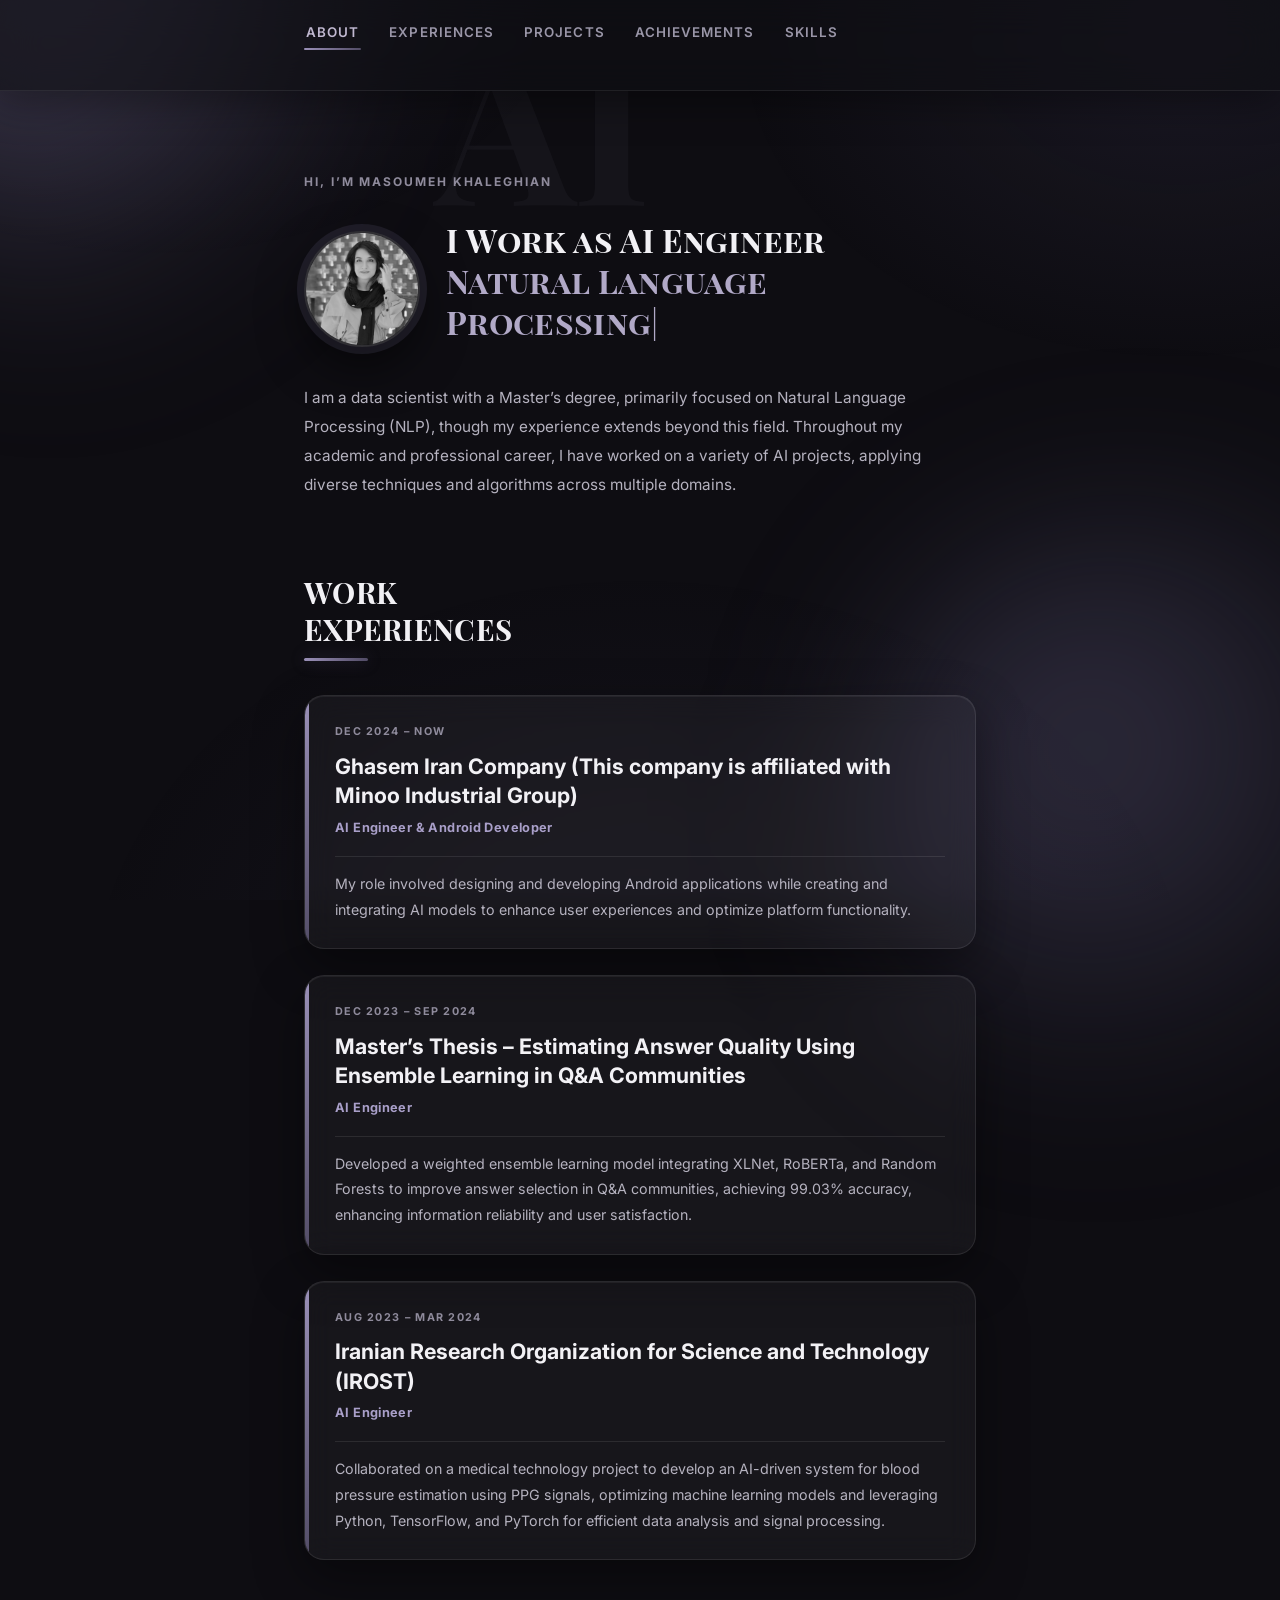
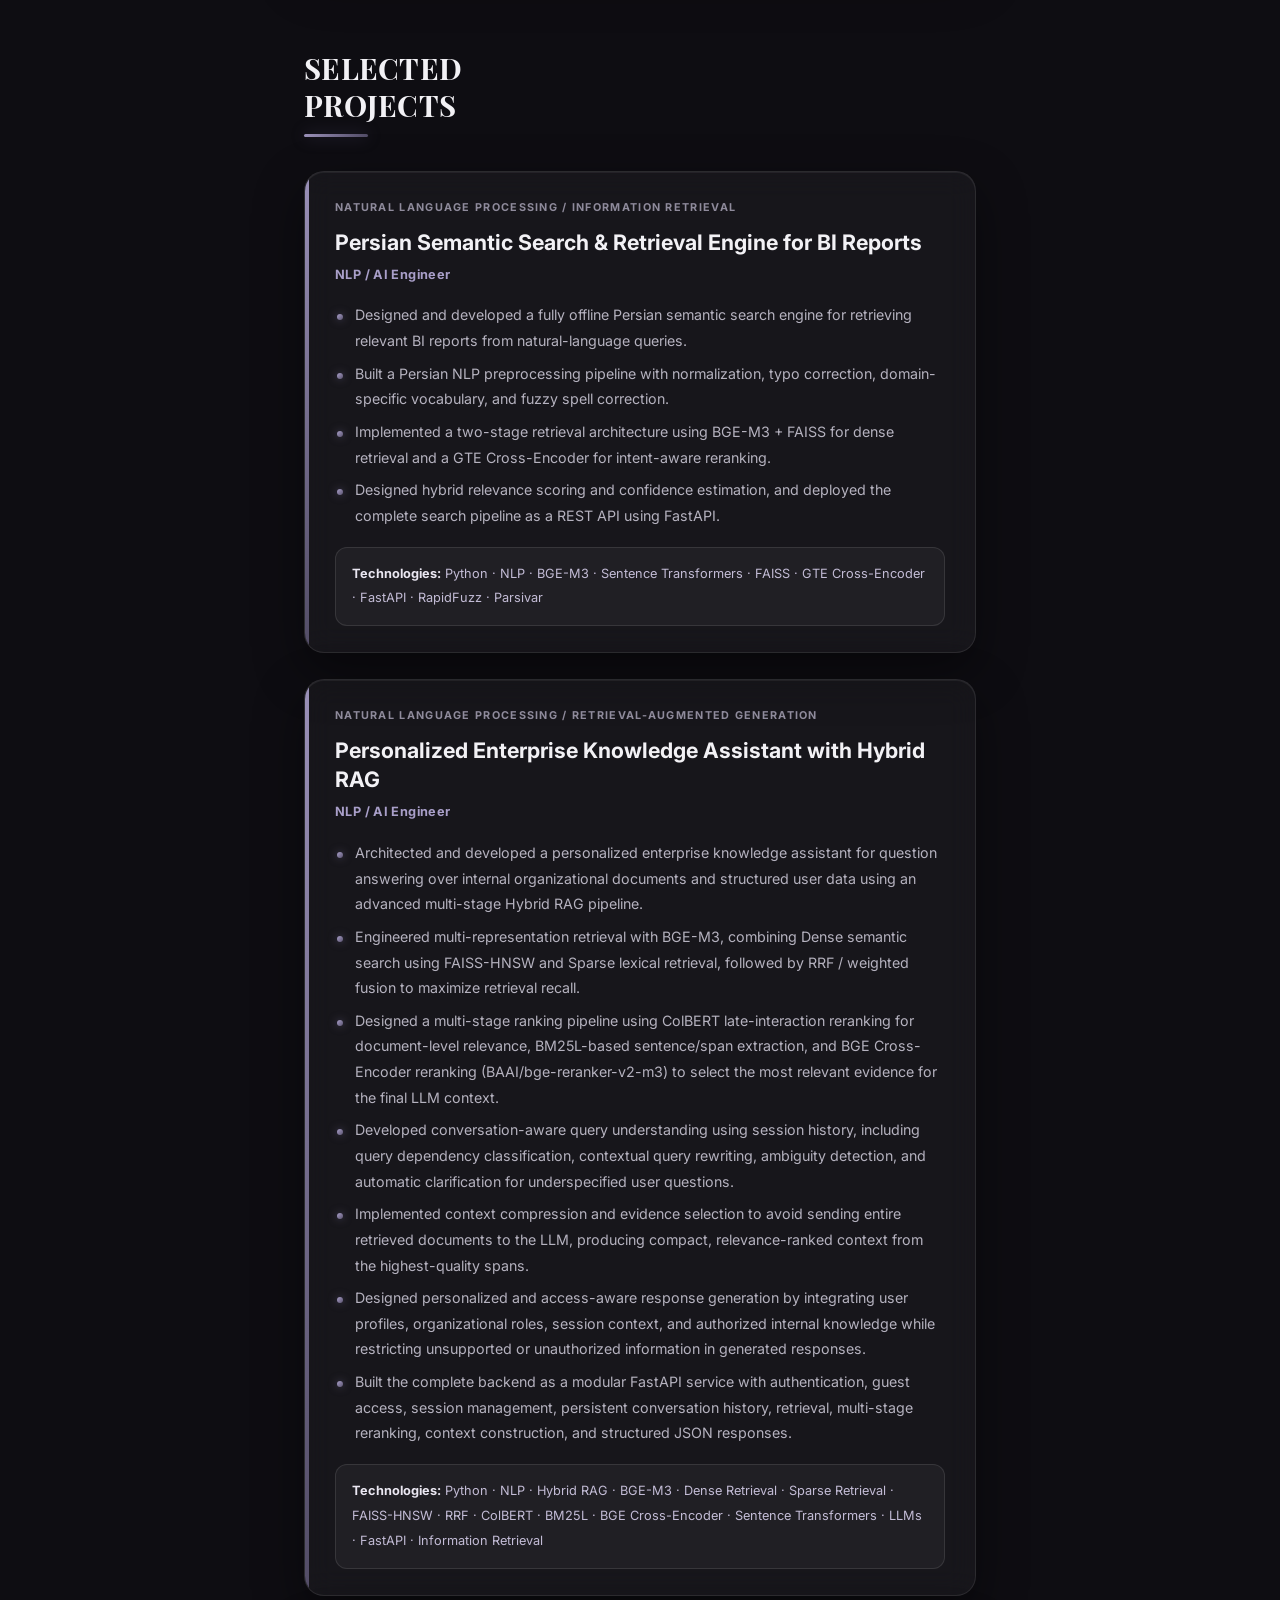
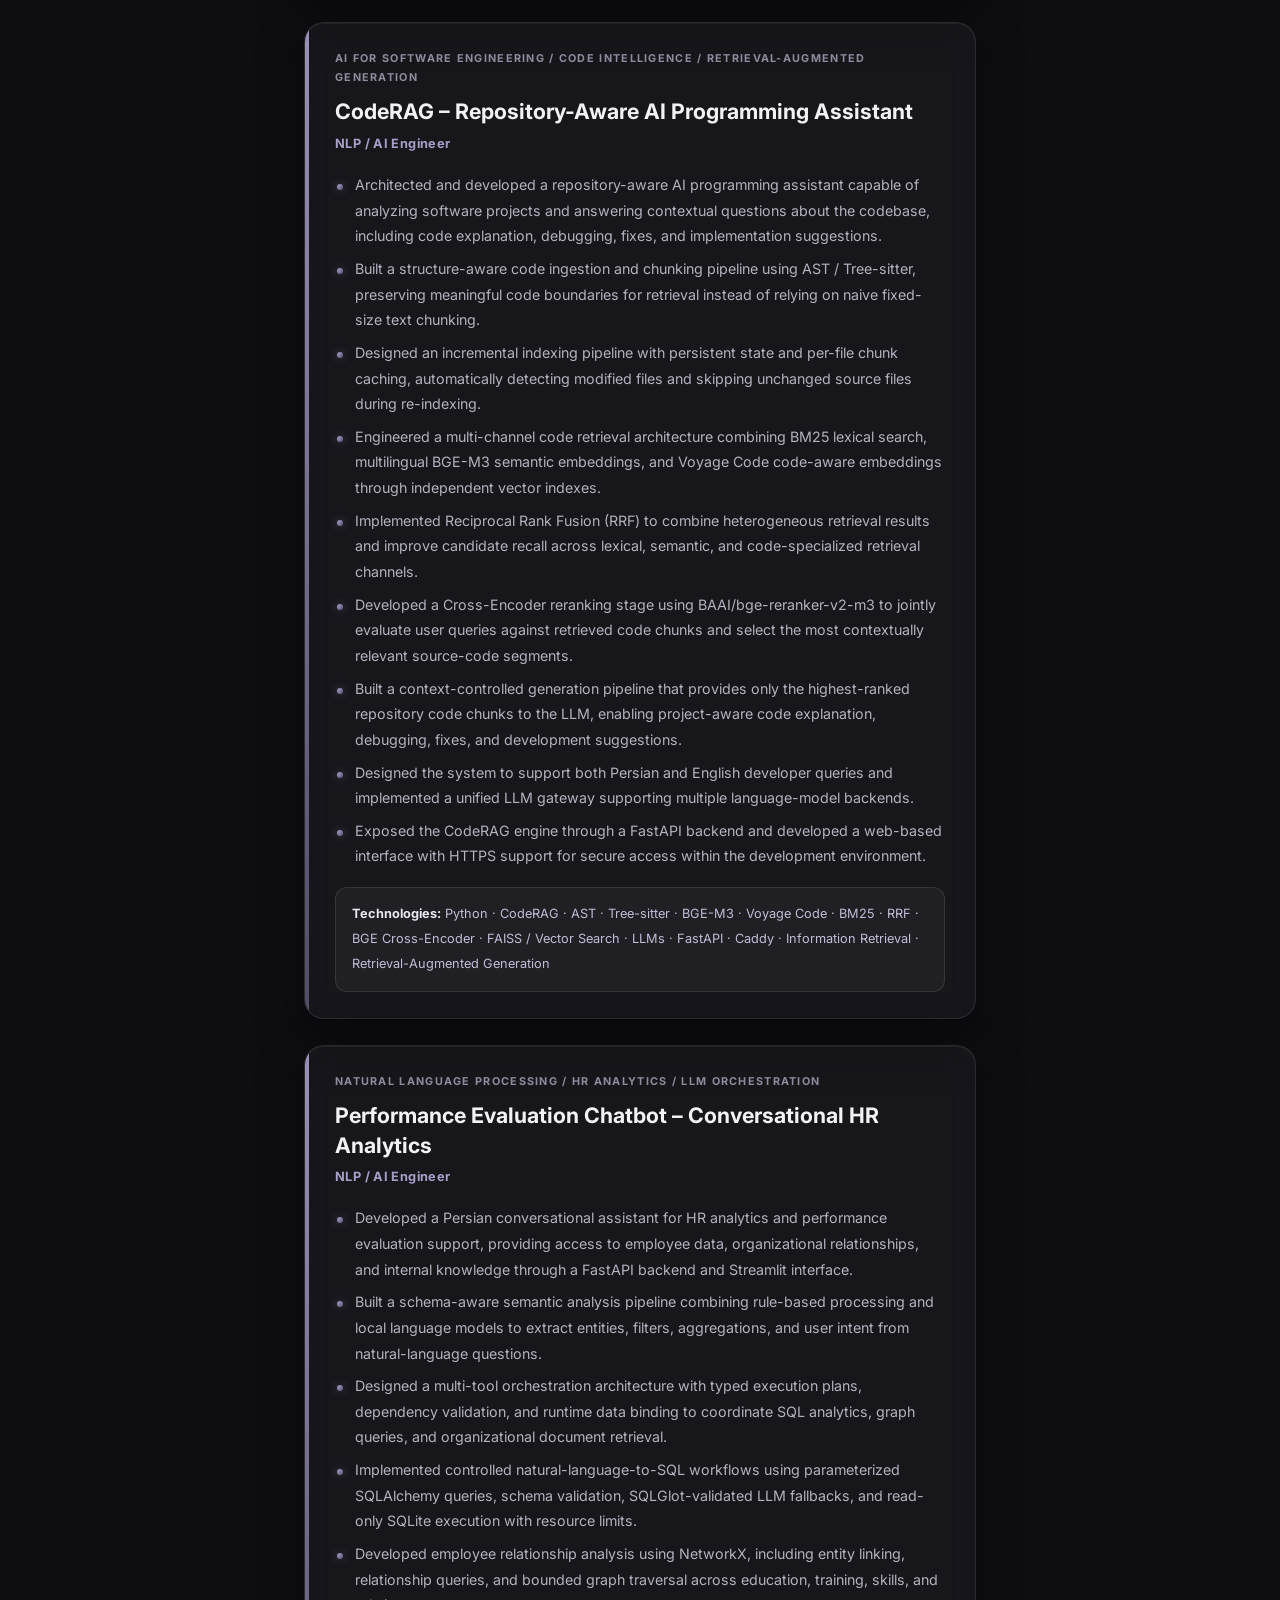
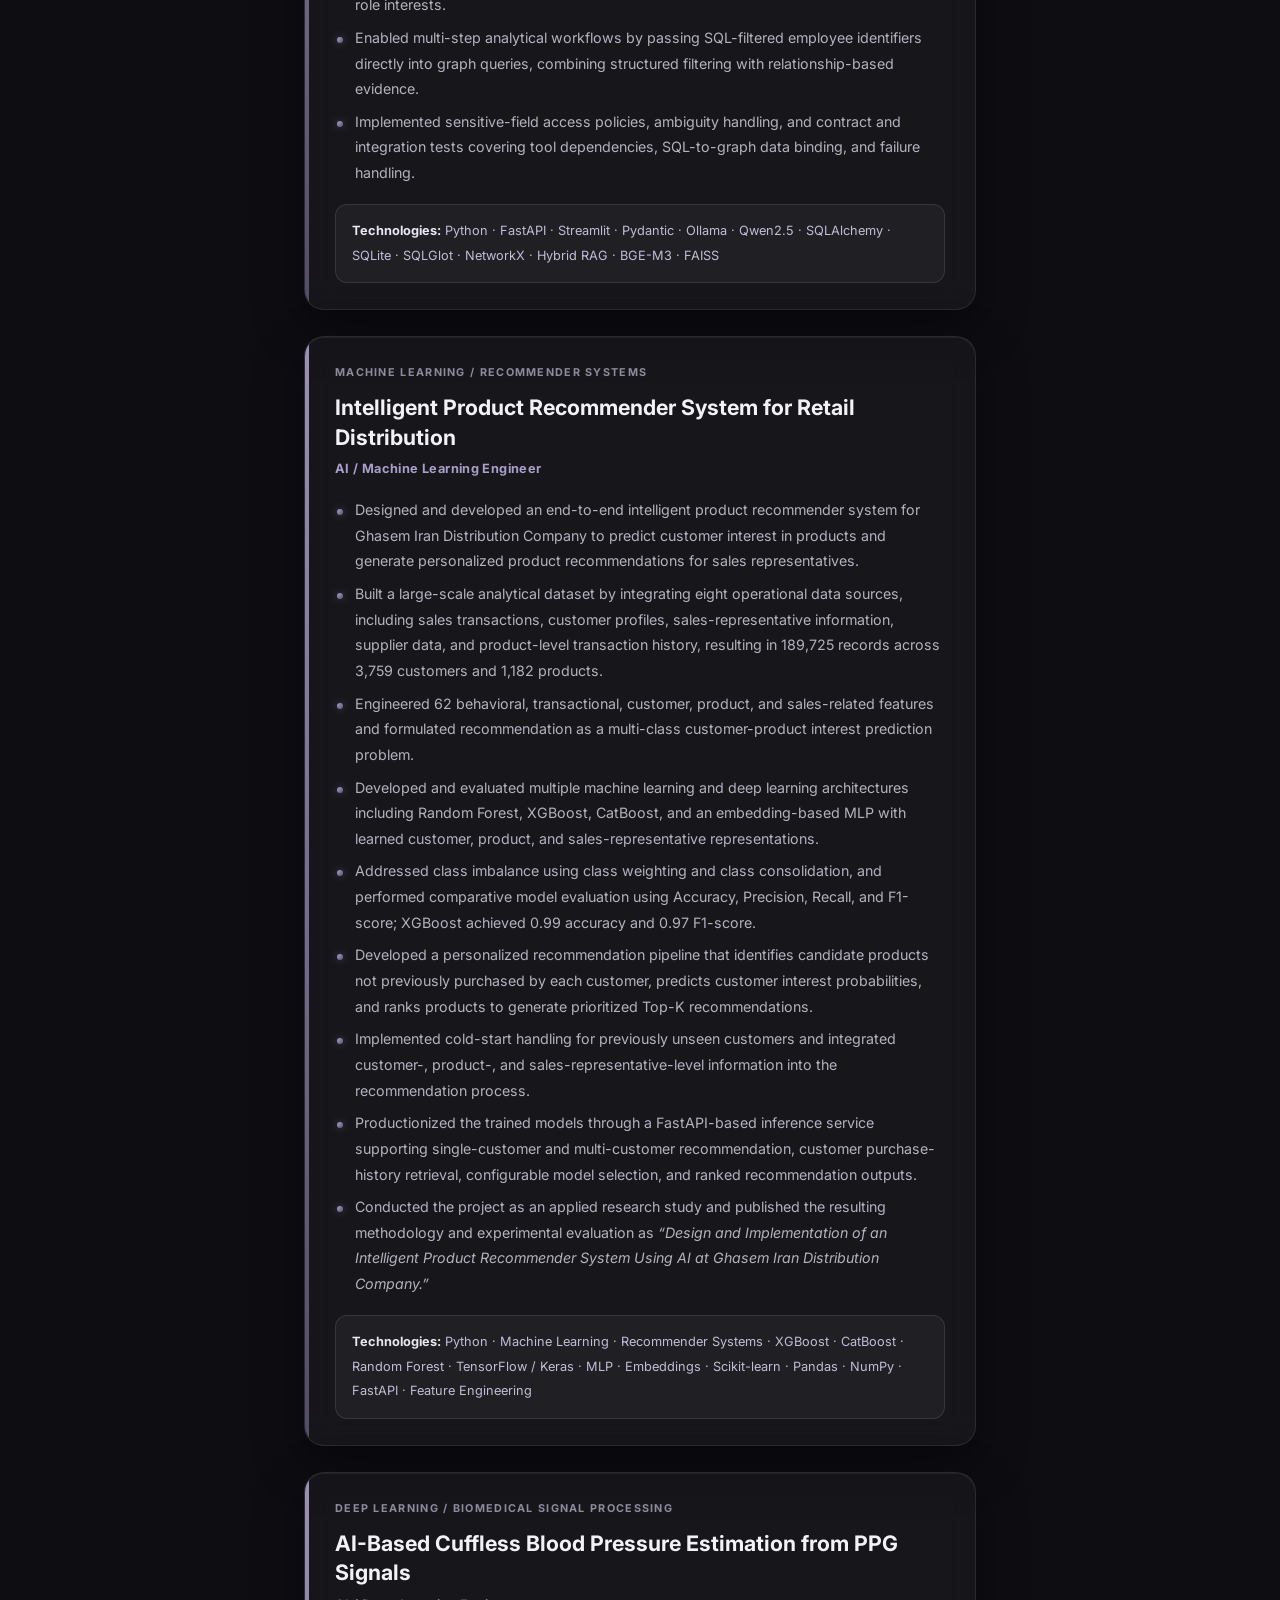
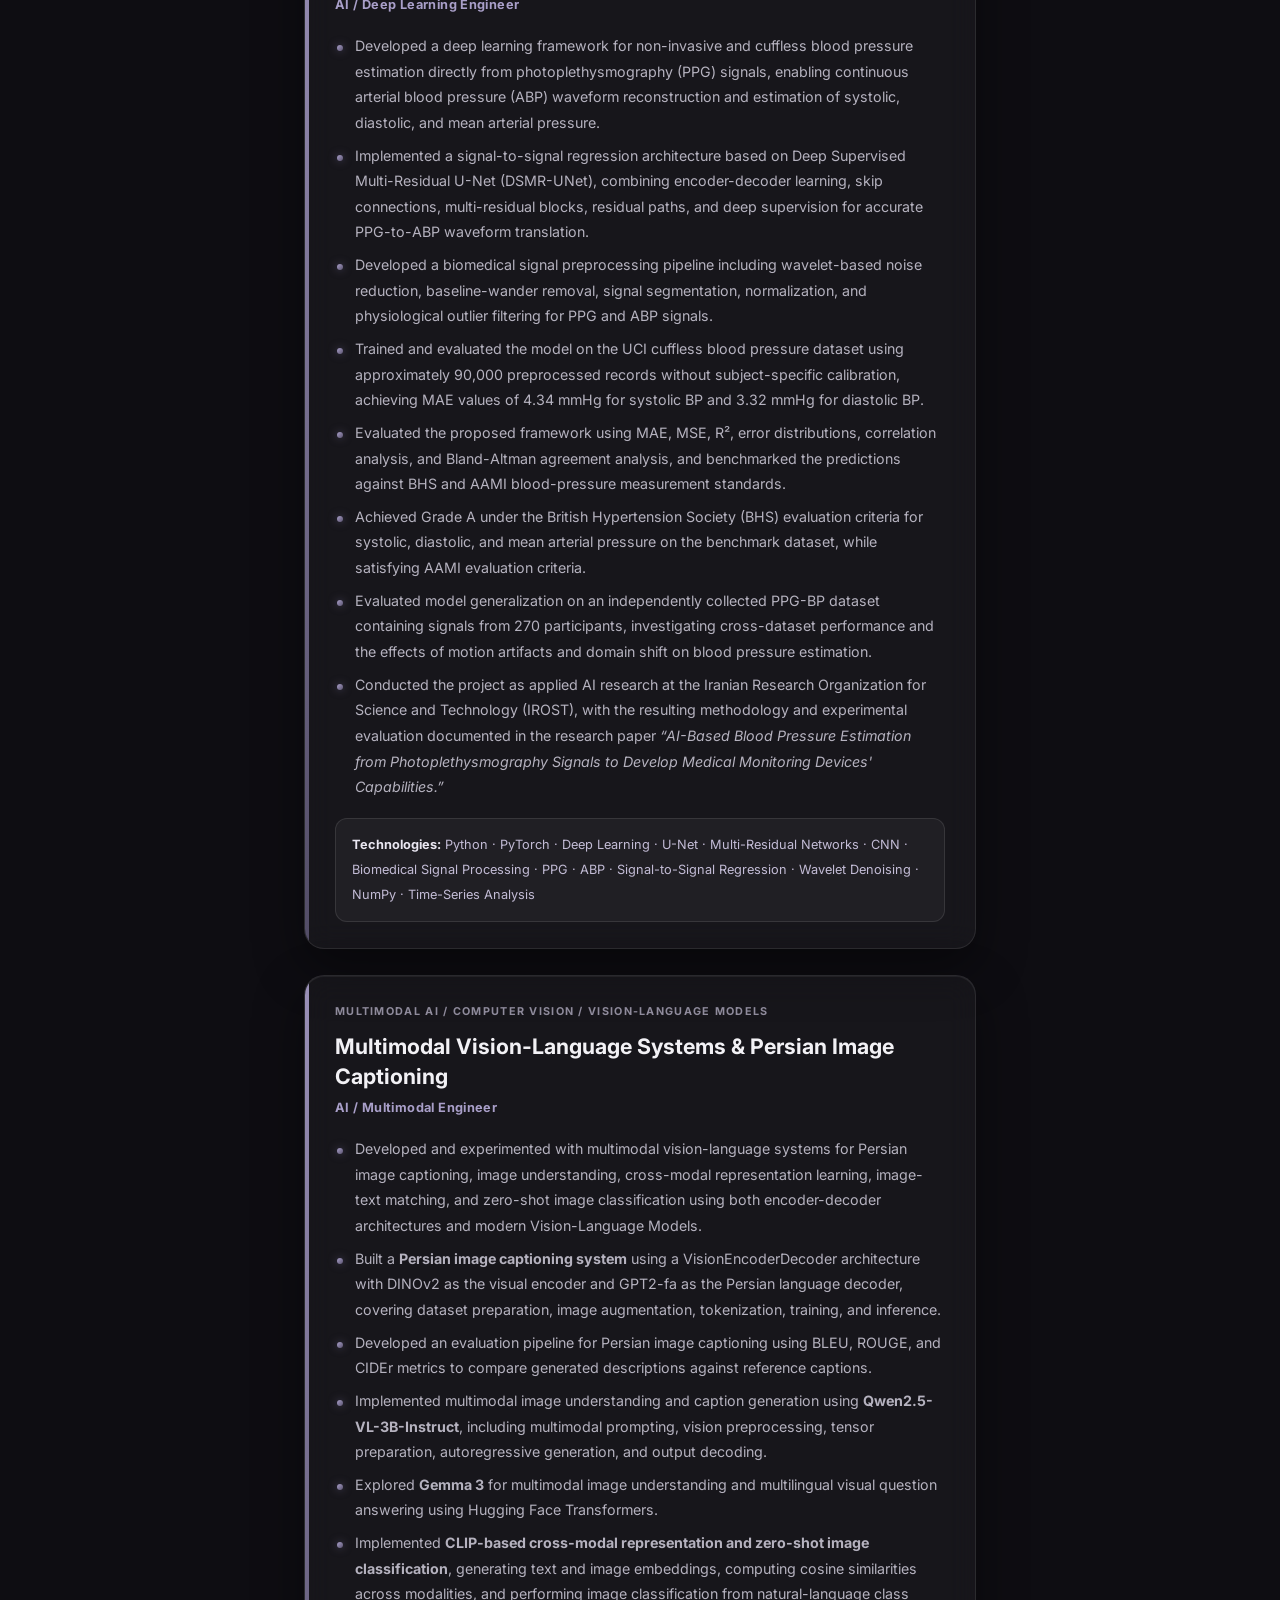
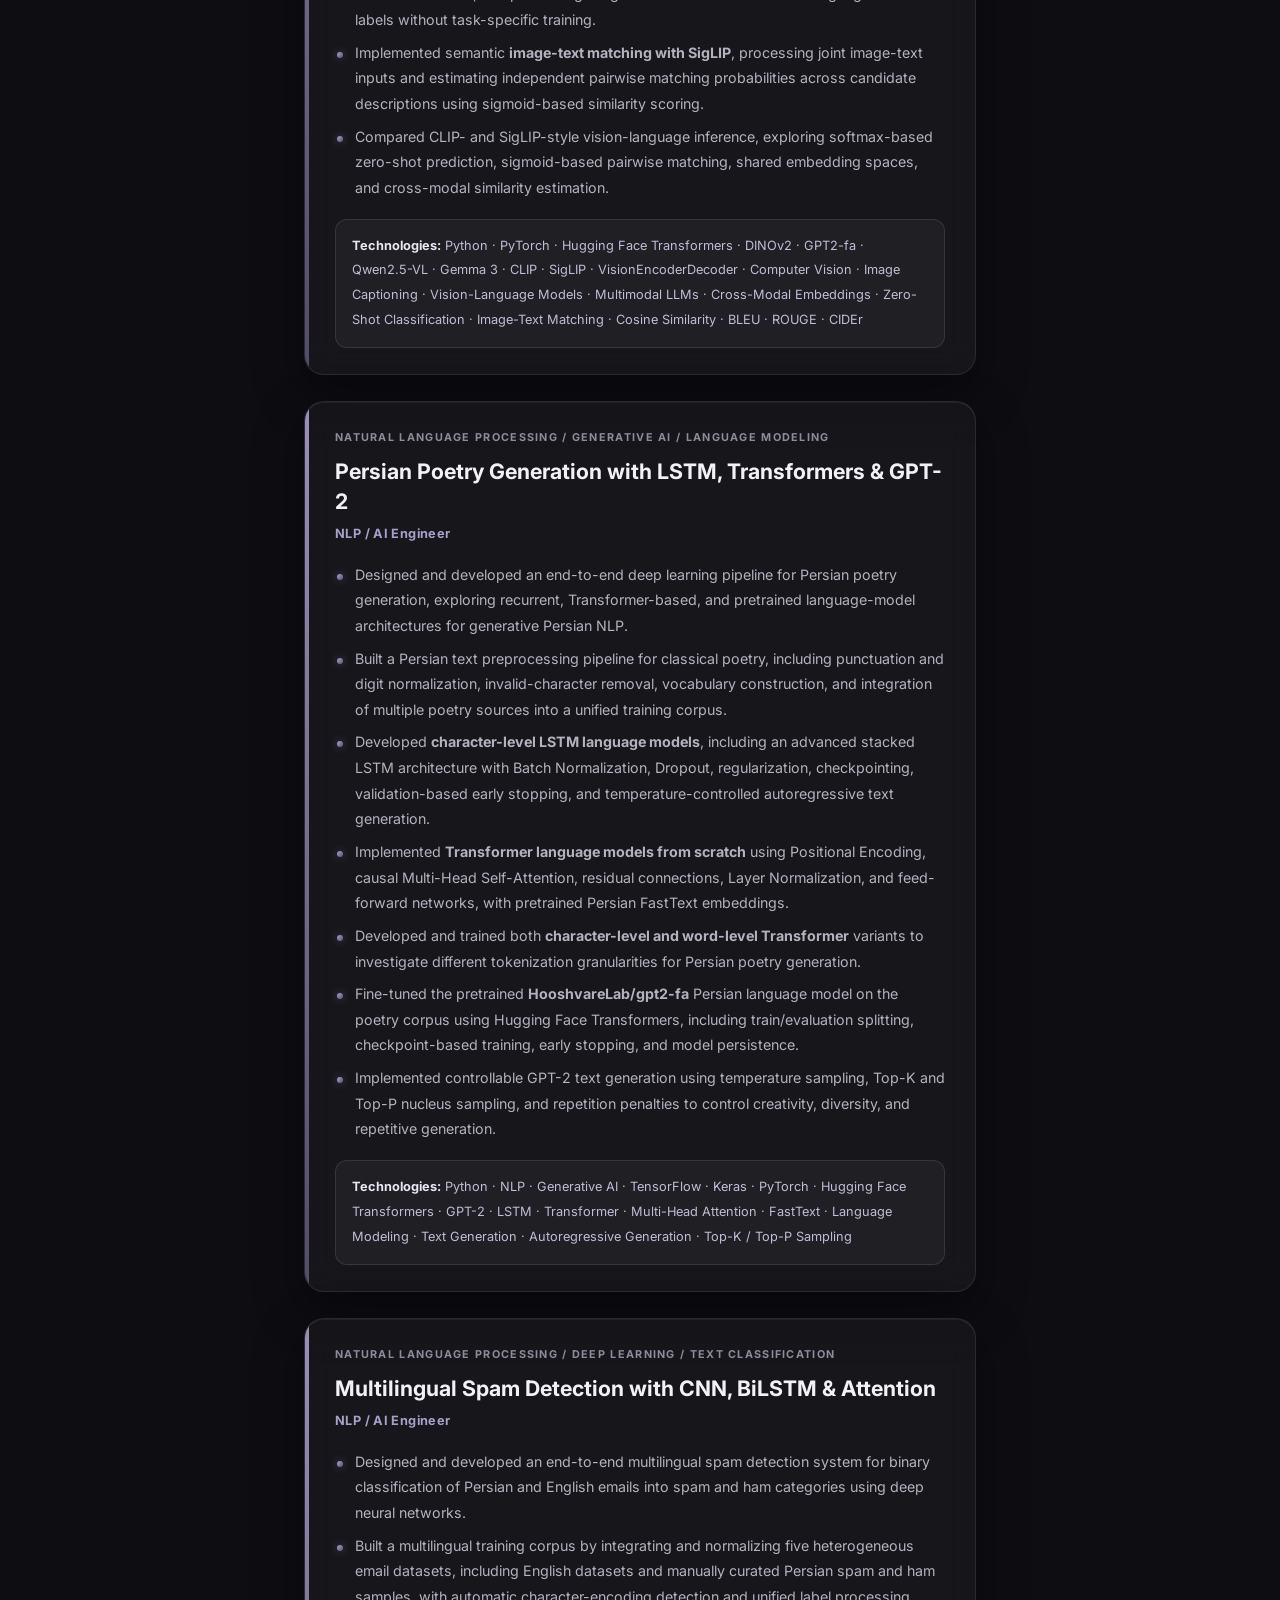
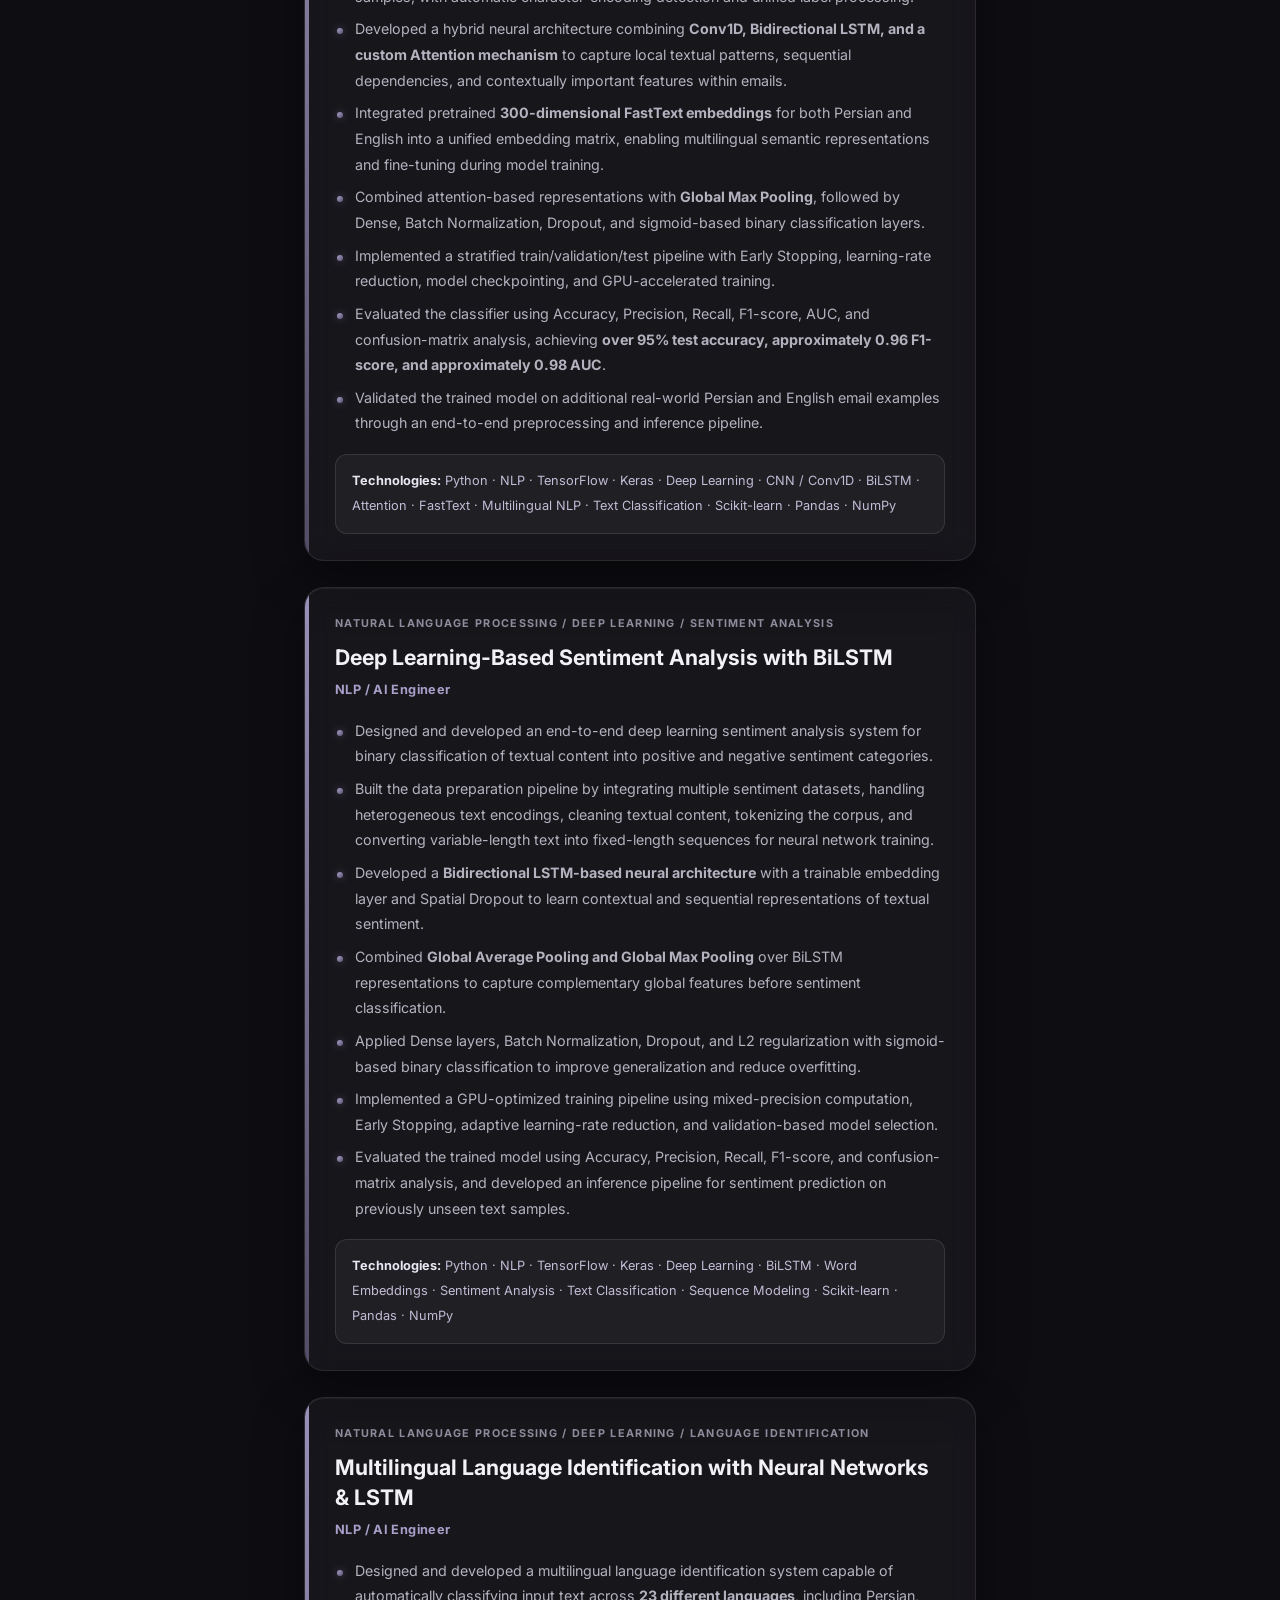
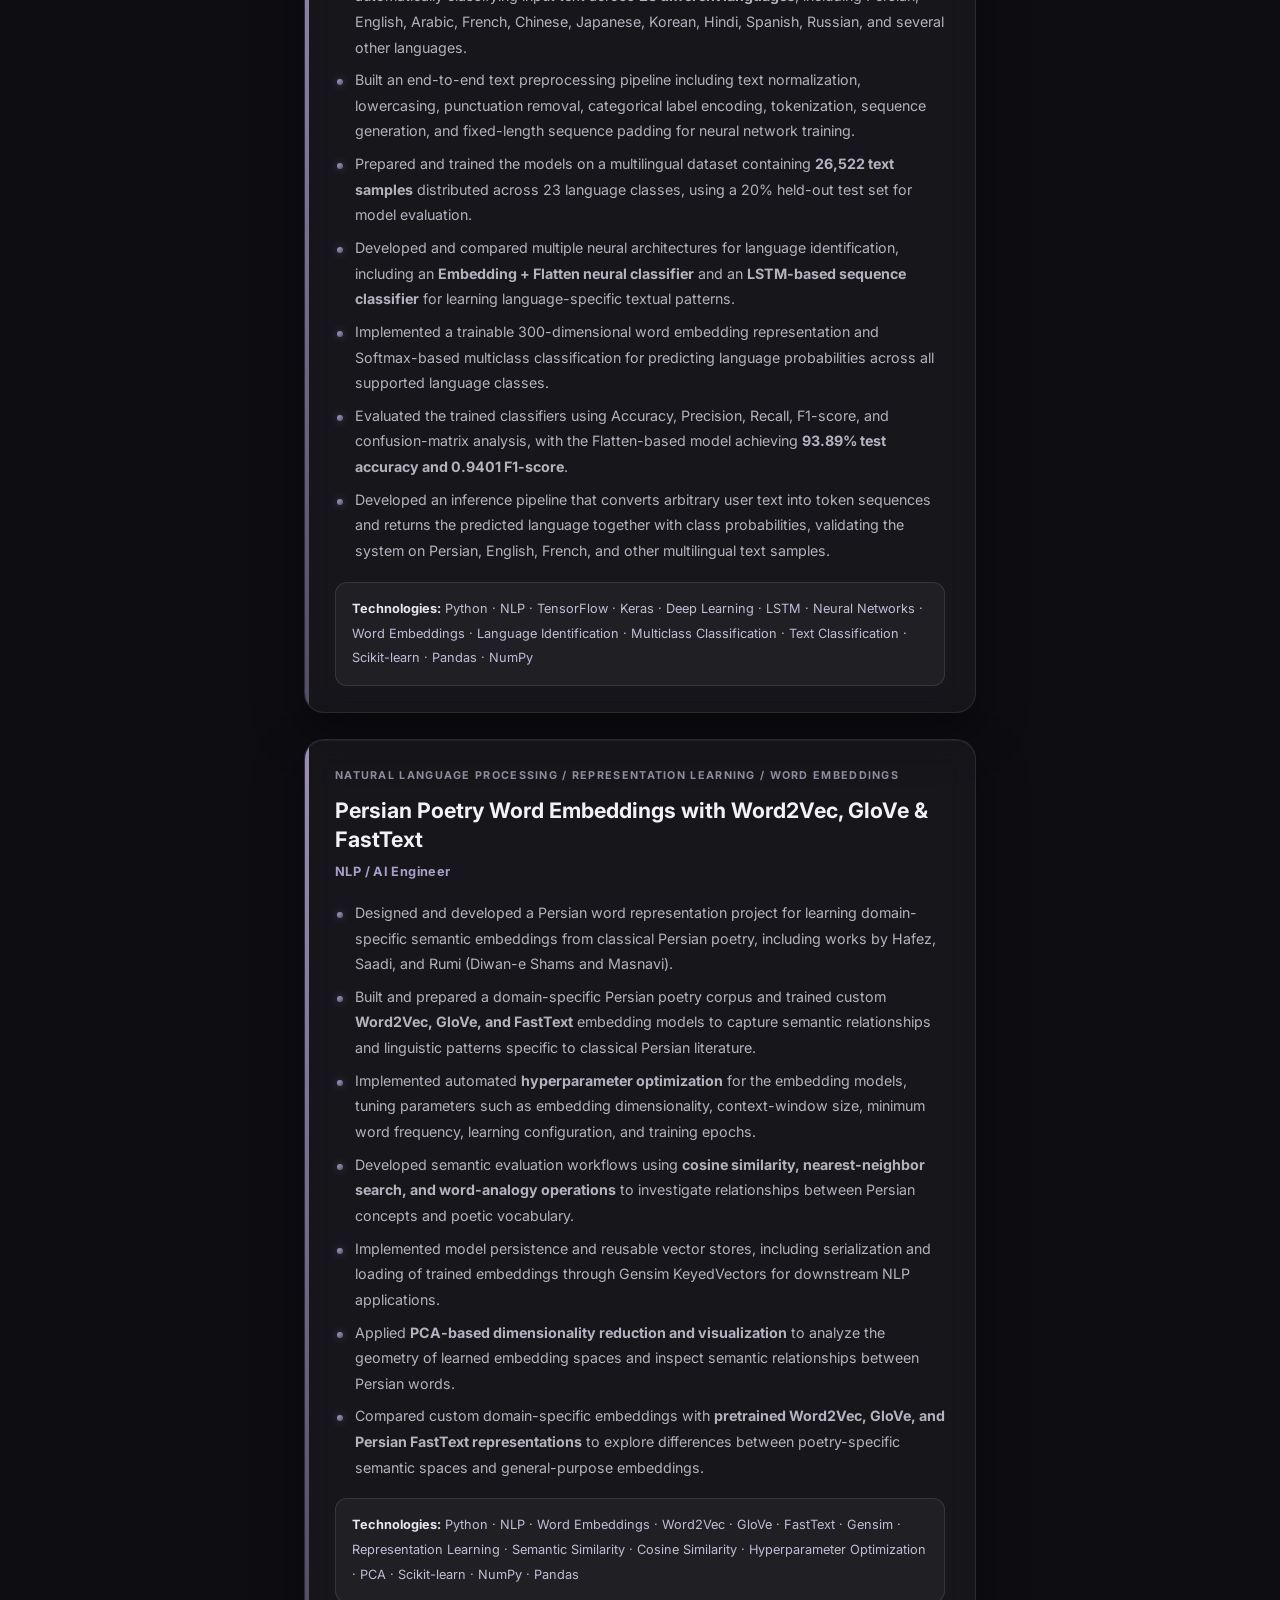
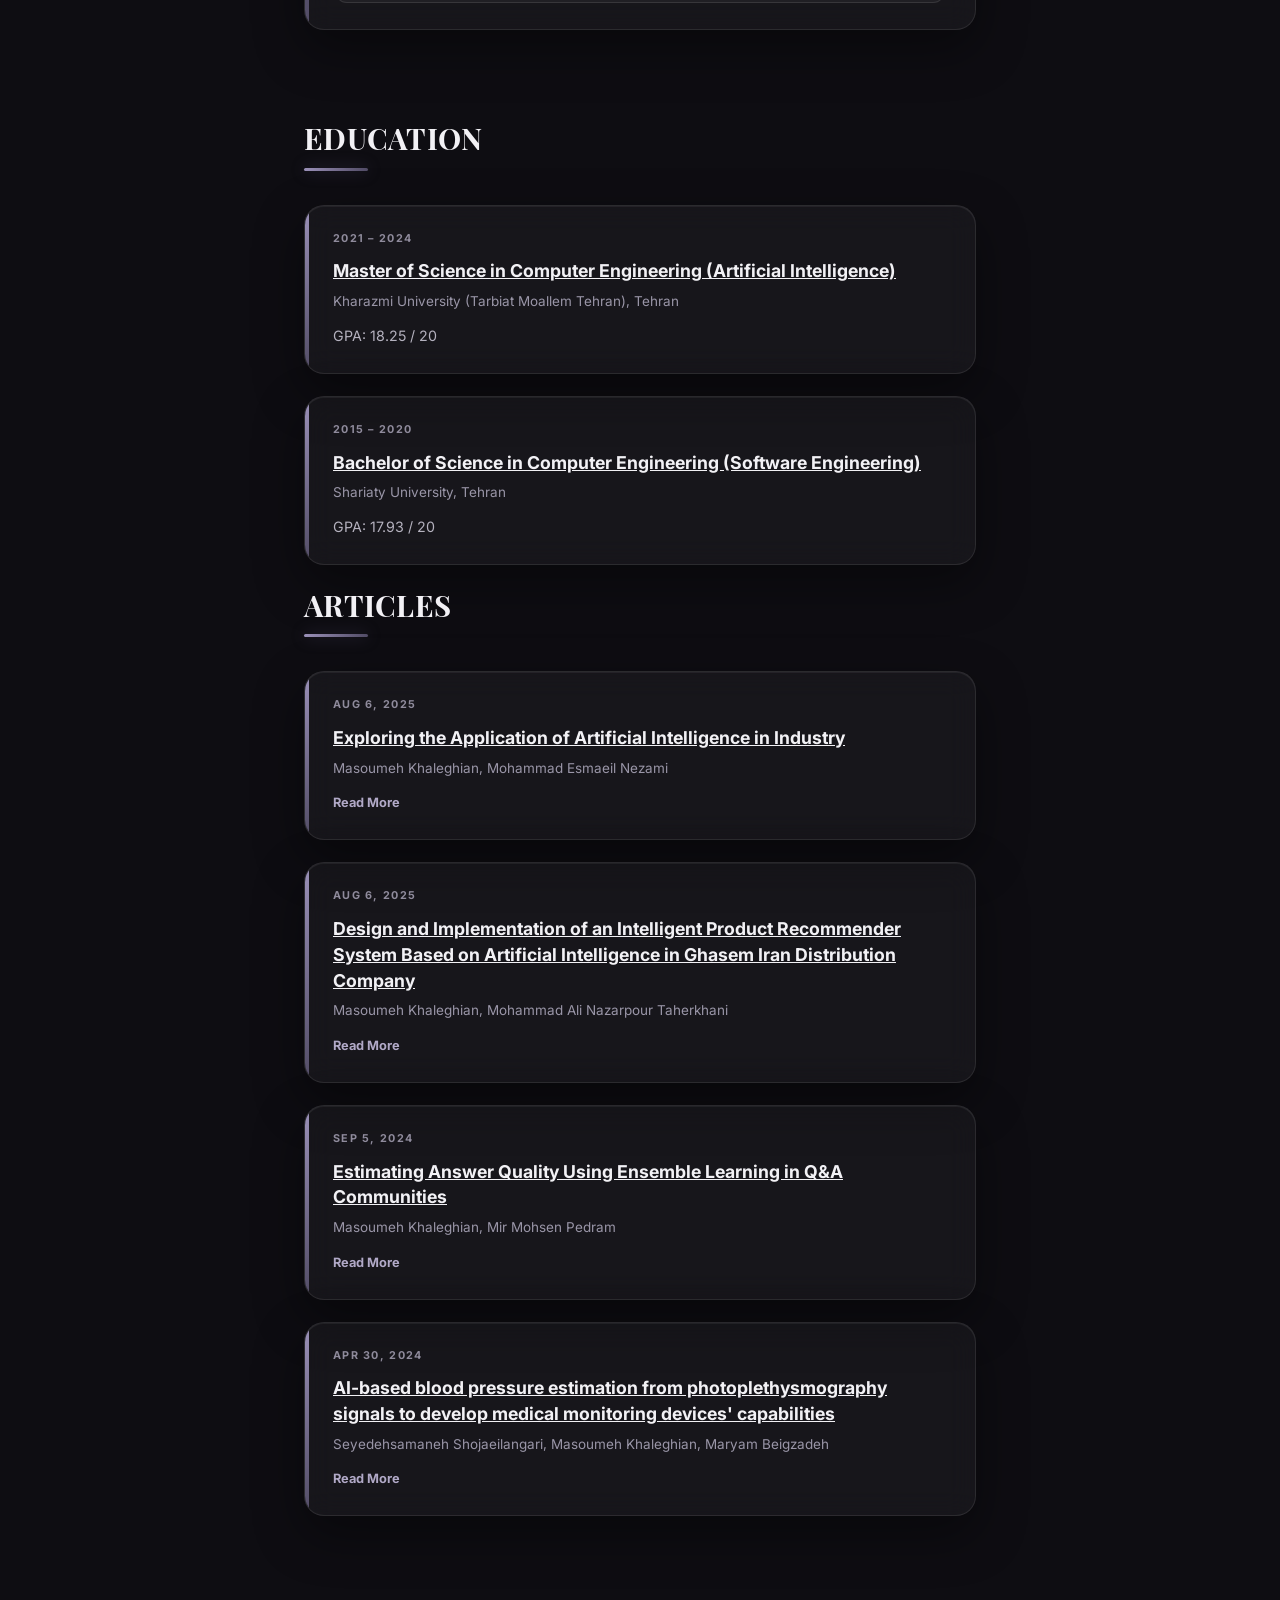
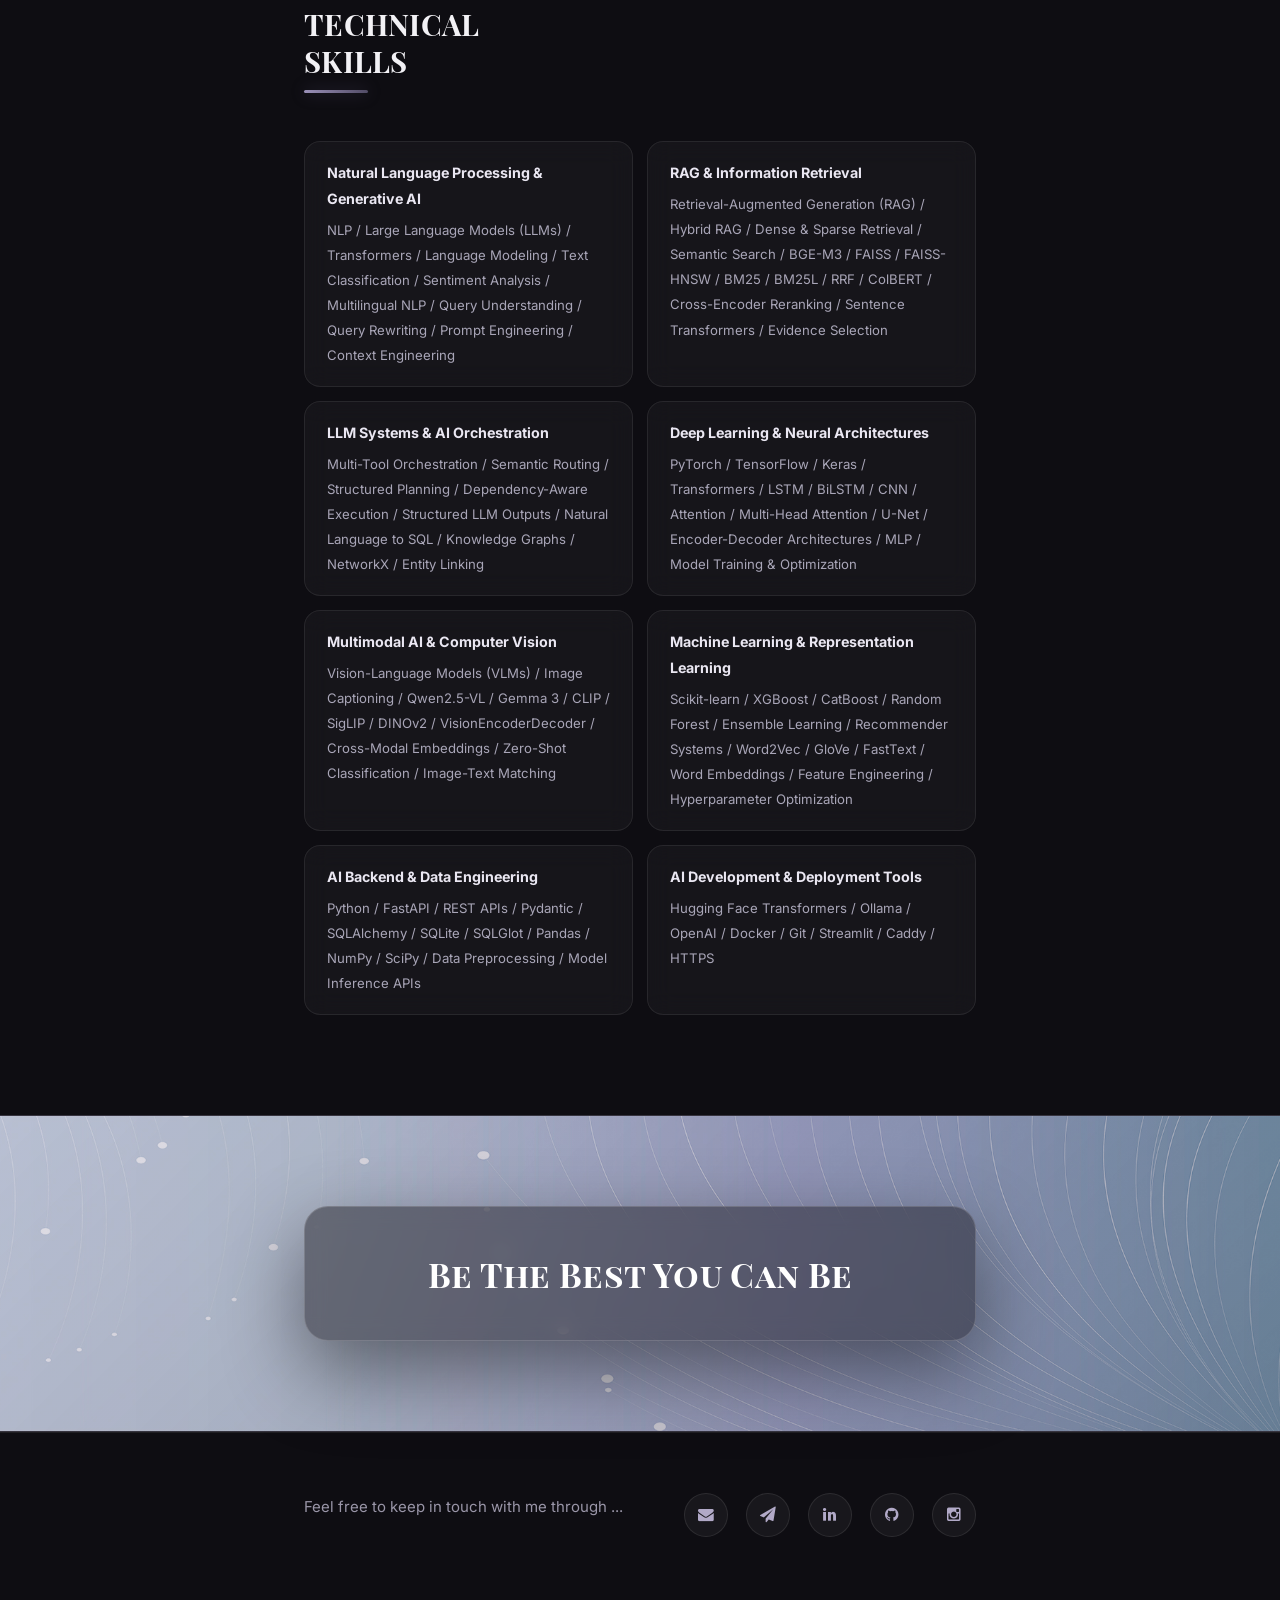
==== commit 48566209: "Update index.html" ====
--- a/index.html
+++ b/index.html
@@ -874,41 +874,27 @@
 	<!-- Technical Skills -->
 	<div class="skills section second" id="skills">
 	    <div class="container">
+	
 	        <h1>Technical<br>Skills</h1>
 	
 	        <ul class="skill-list list-flat">
-	            <li>Programming & Backend Development</li>
-	            <li>
-	                Python / FastAPI / REST APIs / Pydantic /
-	                SQLAlchemy / SQLite / SQLGlot
+	            <li>Natural Language Processing & Generative AI</li>
+	            <li>
+	                NLP / Large Language Models (LLMs) / Transformers /
+	                Language Modeling / Text Classification / Sentiment Analysis /
+	                Multilingual NLP / Query Understanding / Query Rewriting /
+	                Prompt Engineering / Context Engineering
 	            </li>
 	        </ul>
 	
 	        <ul class="skill-list list-flat">
-	            <li>Natural Language Processing & LLMs</li>
-	            <li>
-	                NLP / Large Language Models (LLMs) /
-	                Sentence Transformers / Text Embeddings /
-	                Query Understanding / Query Rewriting /
-	                Prompt Engineering / Context Engineering
-	            </li>
-	        </ul>
-	
-	        <ul class="skill-list list-flat">
-	            <li>Retrieval-Augmented Generation & Information Retrieval</li>
-	            <li>
-	                RAG / Hybrid RAG / Dense Retrieval / Sparse Retrieval /
-	                Multi-Stage Retrieval / Context Retrieval /
-	                Evidence Selection
-	            </li>
-	        </ul>
-	
-	        <ul class="skill-list list-flat">
-	            <li>Embedding, Retrieval & Reranking</li>
-	            <li>
+	            <li>RAG & Information Retrieval</li>
+	            <li>
+	                Retrieval-Augmented Generation (RAG) / Hybrid RAG /
+	                Dense & Sparse Retrieval / Semantic Search /
 	                BGE-M3 / FAISS / FAISS-HNSW / BM25 / BM25L /
-	                Reciprocal Rank Fusion (RRF) / ColBERT /
-	                Cross-Encoder Reranking / Voyage Code
+	                RRF / ColBERT / Cross-Encoder Reranking /
+	                Sentence Transformers / Evidence Selection
 	            </li>
 	        </ul>
 	
@@ -916,60 +902,60 @@
 	            <li>LLM Systems & AI Orchestration</li>
 	            <li>
 	                Multi-Tool Orchestration / Semantic Routing /
-	                Structured Planning / Plan Validation /
-	                Dependency-Aware Execution / Runtime Data Binding /
-	                Structured LLM Outputs
+	                Structured Planning / Dependency-Aware Execution /
+	                Structured LLM Outputs / Natural Language to SQL /
+	                Knowledge Graphs / NetworkX / Entity Linking
 	            </li>
 	        </ul>
 	
 	        <ul class="skill-list list-flat">
-	            <li>Knowledge Graphs & Structured Data Analytics</li>
-	            <li>
-	                NetworkX / Graph Traversal / Entity Linking /
-	                Graph-Based Evidence Retrieval / Natural Language to SQL /
-	                Schema-Grounded Analytics
+	            <li>Deep Learning & Neural Architectures</li>
+	            <li>
+	                PyTorch / TensorFlow / Keras /
+	                Transformers / LSTM / BiLSTM / CNN /
+	                Attention / Multi-Head Attention / U-Net /
+	                Encoder-Decoder Architectures / MLP /
+	                Model Training & Optimization
 	            </li>
 	        </ul>
 	
 	        <ul class="skill-list list-flat">
-	            <li>Code Intelligence</li>
-	            <li>
-	                CodeRAG / AST / Tree-sitter /
-	                Structure-Aware Code Chunking /
-	                Repository-Aware Retrieval / Incremental Indexing
+	            <li>Multimodal AI & Computer Vision</li>
+	            <li>
+	                Vision-Language Models (VLMs) / Image Captioning /
+	                Qwen2.5-VL / Gemma 3 / CLIP / SigLIP /
+	                DINOv2 / VisionEncoderDecoder /
+	                Cross-Modal Embeddings / Zero-Shot Classification /
+	                Image-Text Matching
 	            </li>
 	        </ul>
 	
 	        <ul class="skill-list list-flat">
-	            <li>Machine Learning & Deep Learning</li>
-	            <li>
-	                PyTorch / TensorFlow / Keras / Scikit-learn /
-	                Ensemble Learning / Neural Networks /
-	                Model Training & Optimization
+	            <li>Machine Learning & Representation Learning</li>
+	            <li>
+	                Scikit-learn / XGBoost / CatBoost / Random Forest /
+	                Ensemble Learning / Recommender Systems /
+	                Word2Vec / GloVe / FastText /
+	                Word Embeddings / Feature Engineering /
+	                Hyperparameter Optimization
 	            </li>
 	        </ul>
 	
 	        <ul class="skill-list list-flat">
-	            <li>Data Processing & Analysis</li>
-	            <li>
+	            <li>AI Backend & Data Engineering</li>
+	            <li>
+	                Python / FastAPI / REST APIs / Pydantic /
+	                SQLAlchemy / SQLite / SQLGlot /
 	                Pandas / NumPy / SciPy /
-	                Data Preprocessing / Feature Engineering
+	                Data Preprocessing / Model Inference APIs
 	            </li>
 	        </ul>
 	
 	        <ul class="skill-list list-flat">
-	            <li>LLM Platforms & Models</li>
-	            <li>
-	                Ollama / OpenAI / GPT Models / Llama /
-	                Qwen / Hugging Face / Sentence Transformers
-	            </li>
-	        </ul>
-	
-	        <ul class="skill-list list-flat">
-	            <li>Deployment & Development Tools</li>
-	            <li>
-	                Docker / Git / Caddy / Streamlit /
-	                REST API Development / HTTPS
+	            <li>AI Development & Deployment Tools</li>
+	            <li>
+	                Hugging Face Transformers / Ollama / OpenAI /
+	                Docker / Git / Streamlit / Caddy / HTTPS
 	            </li>
 	        </ul>
 	
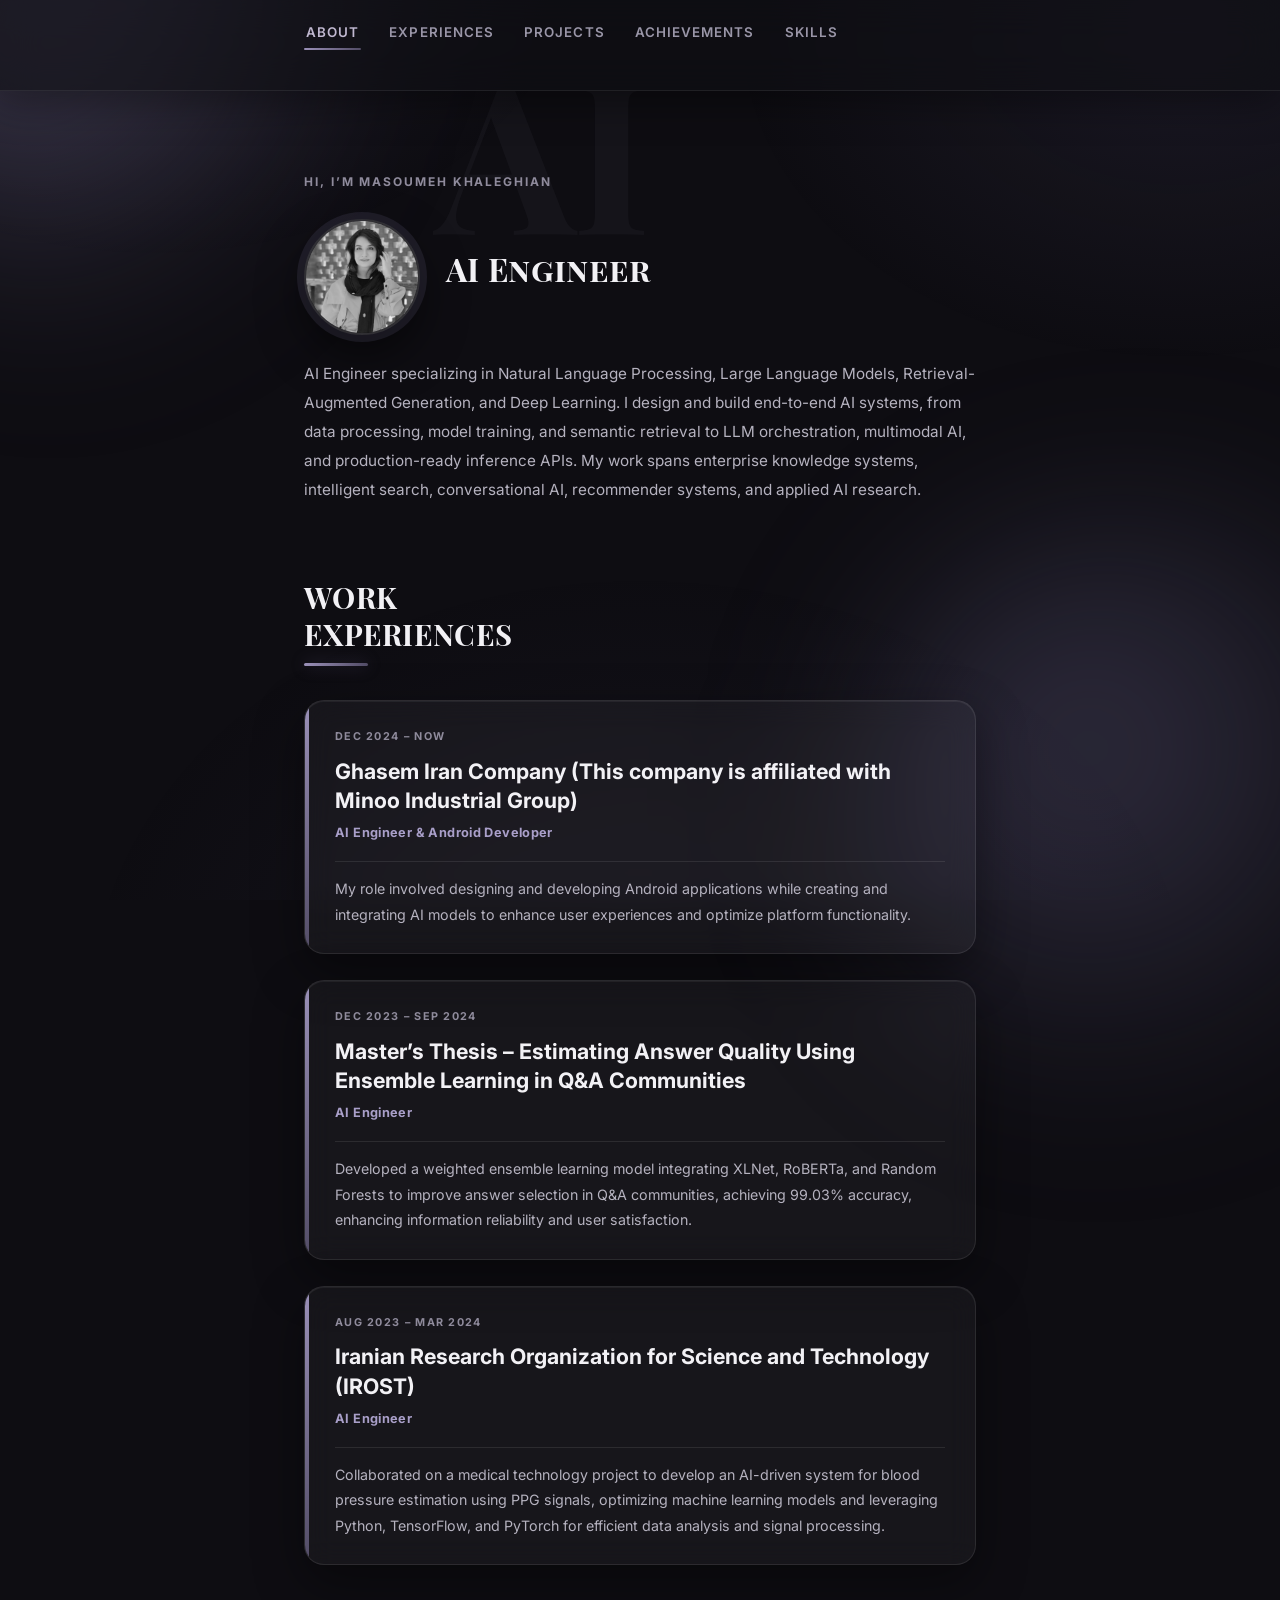
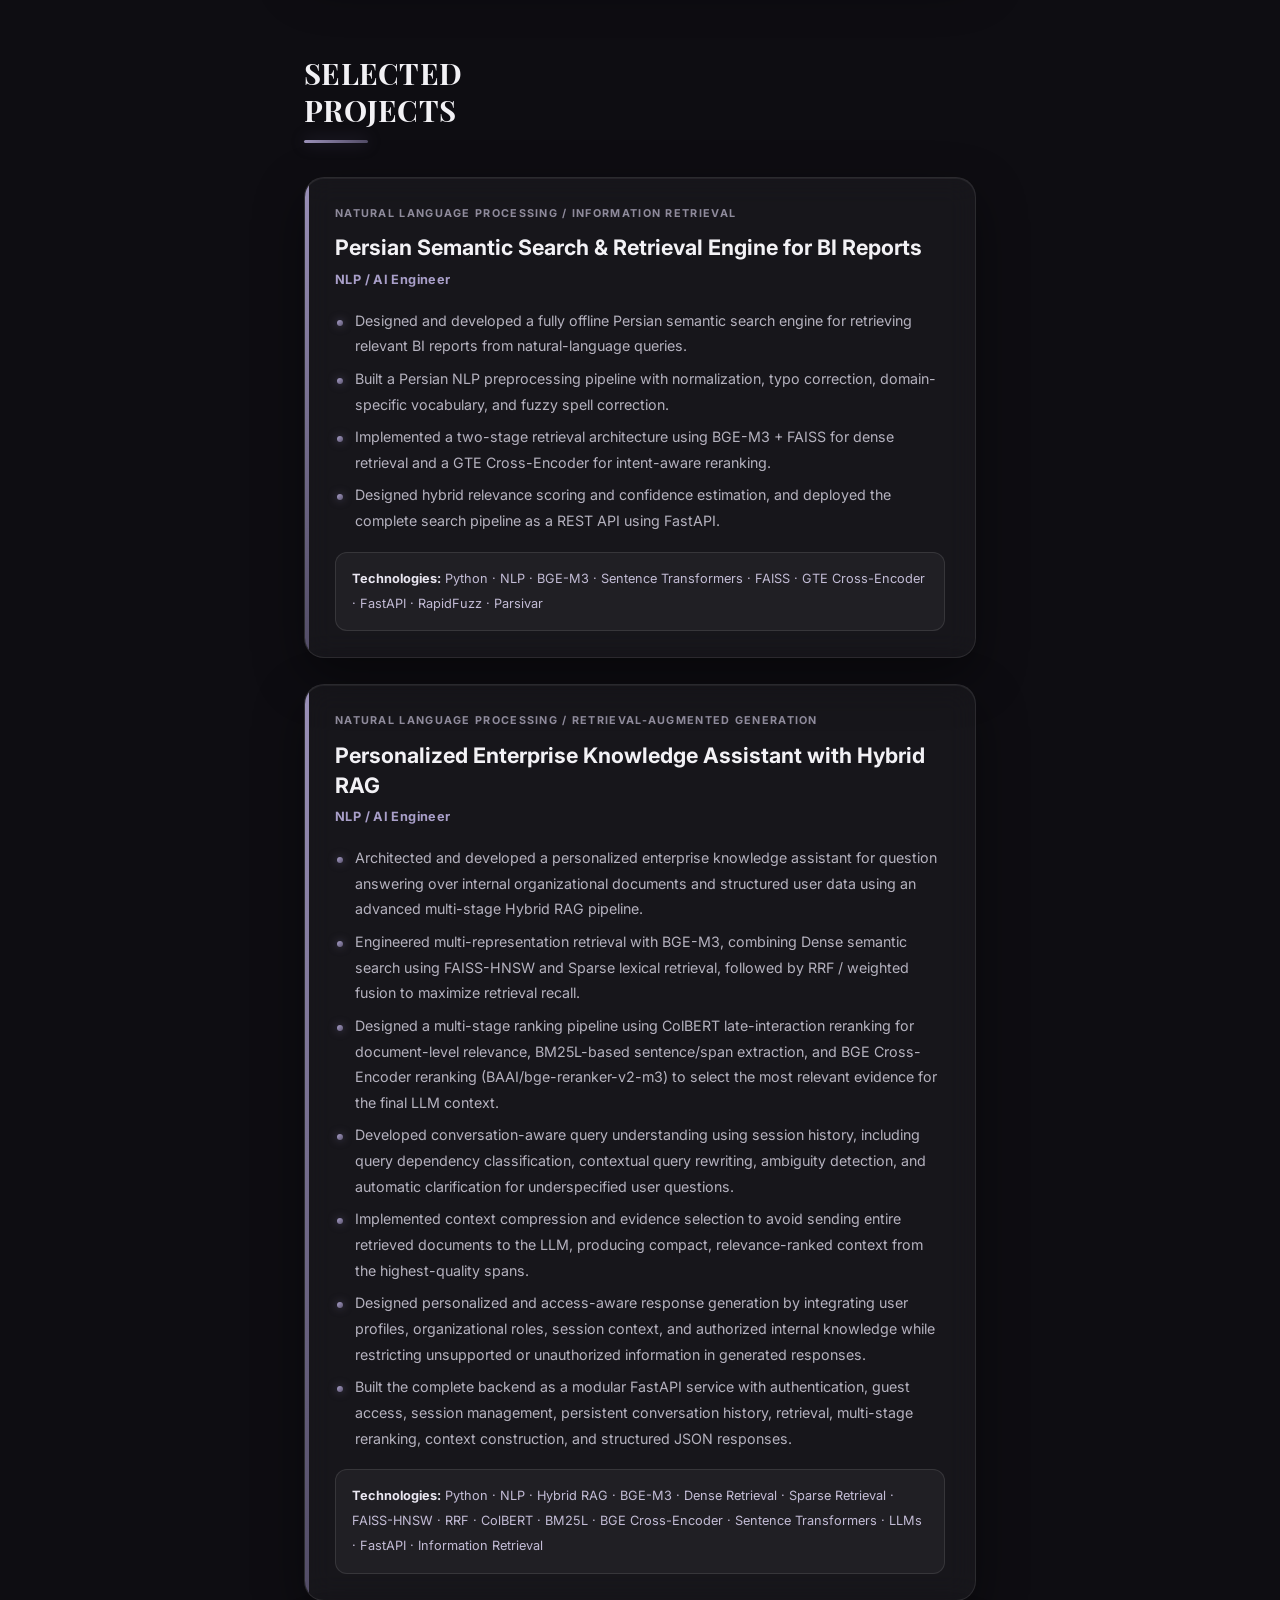
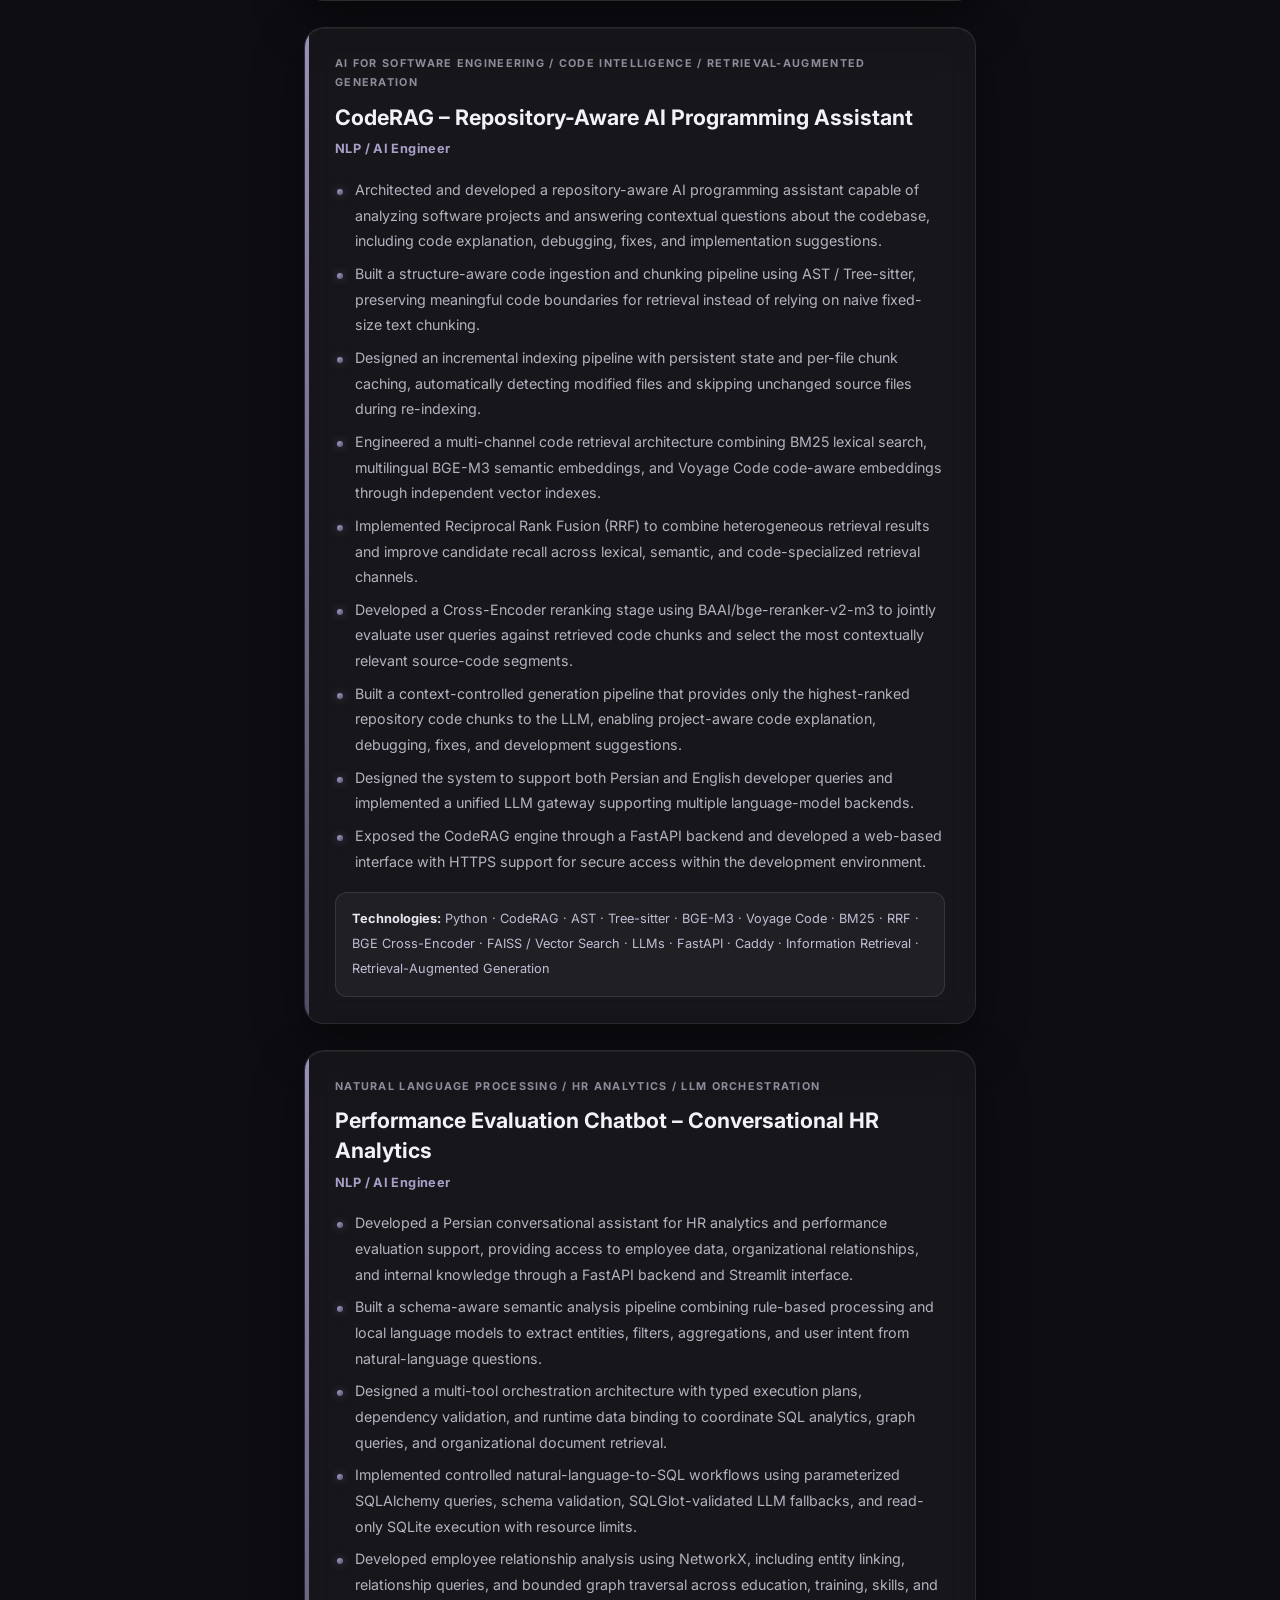
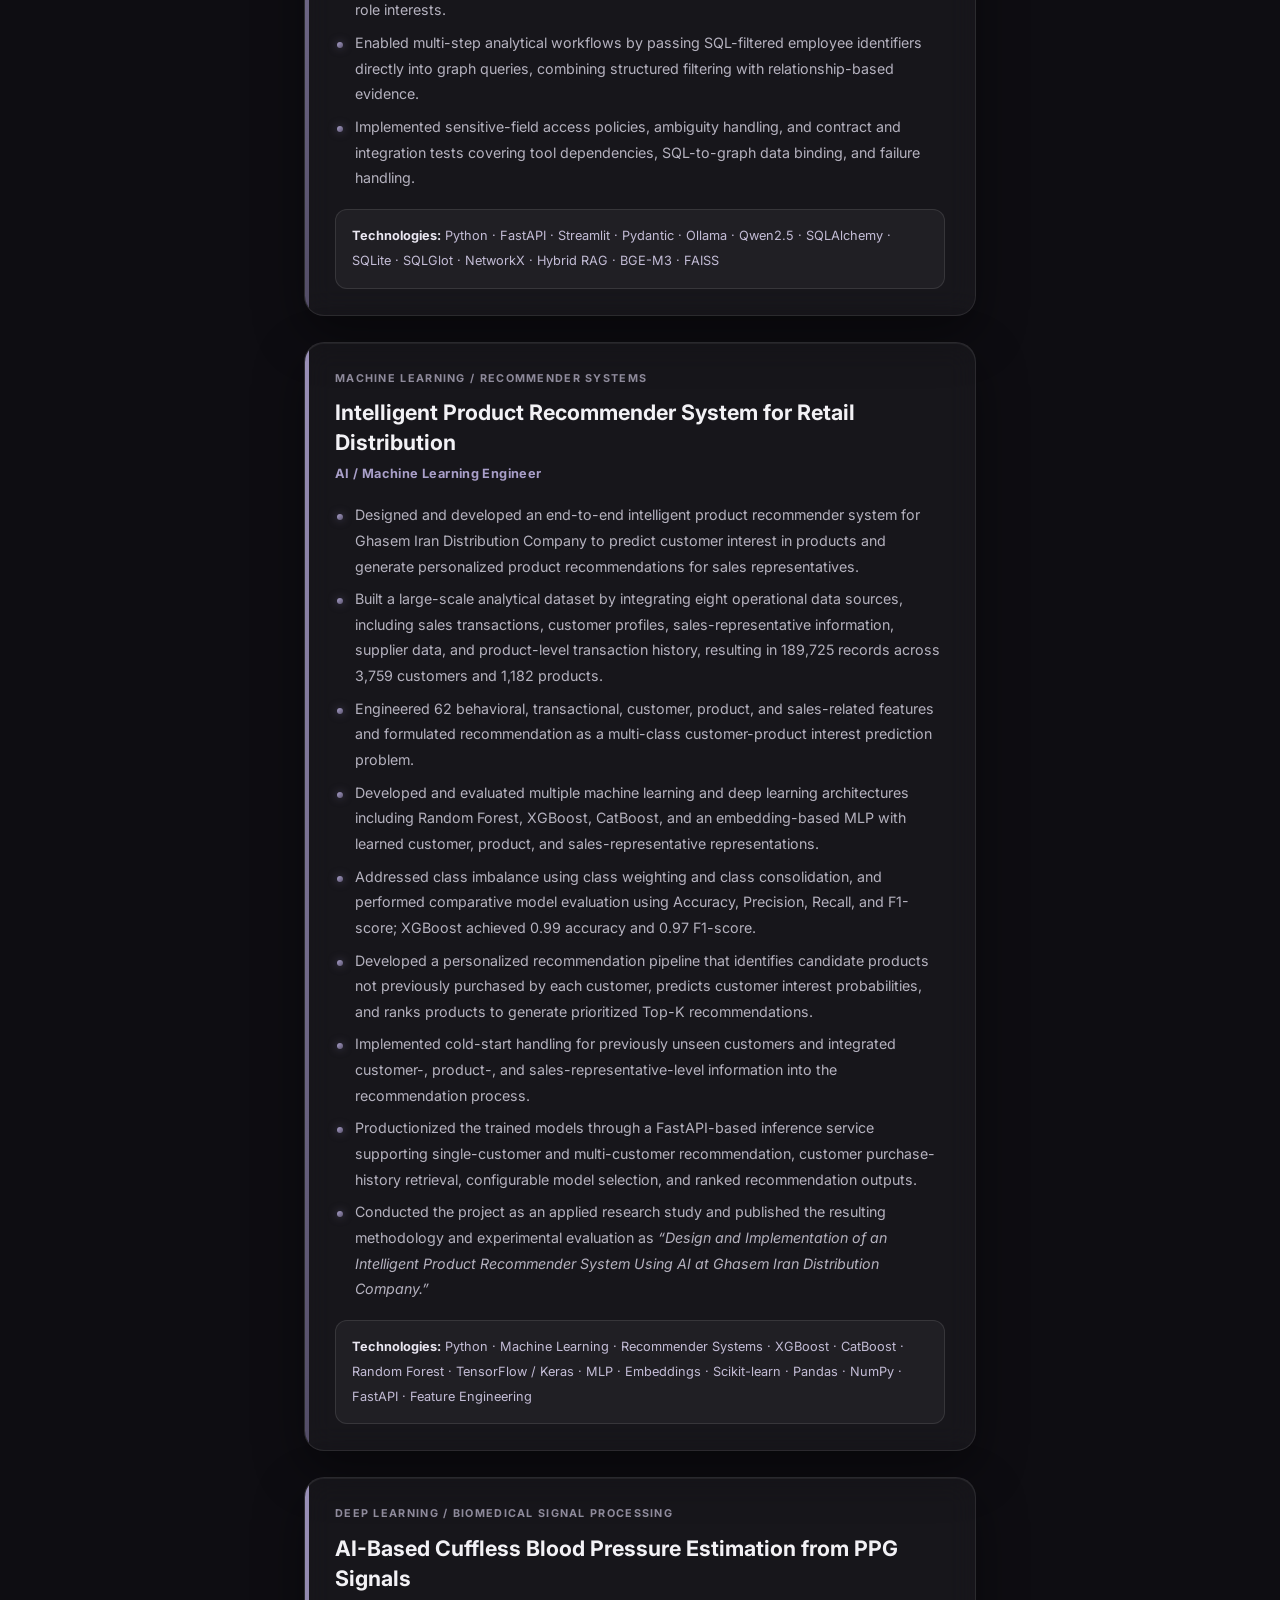
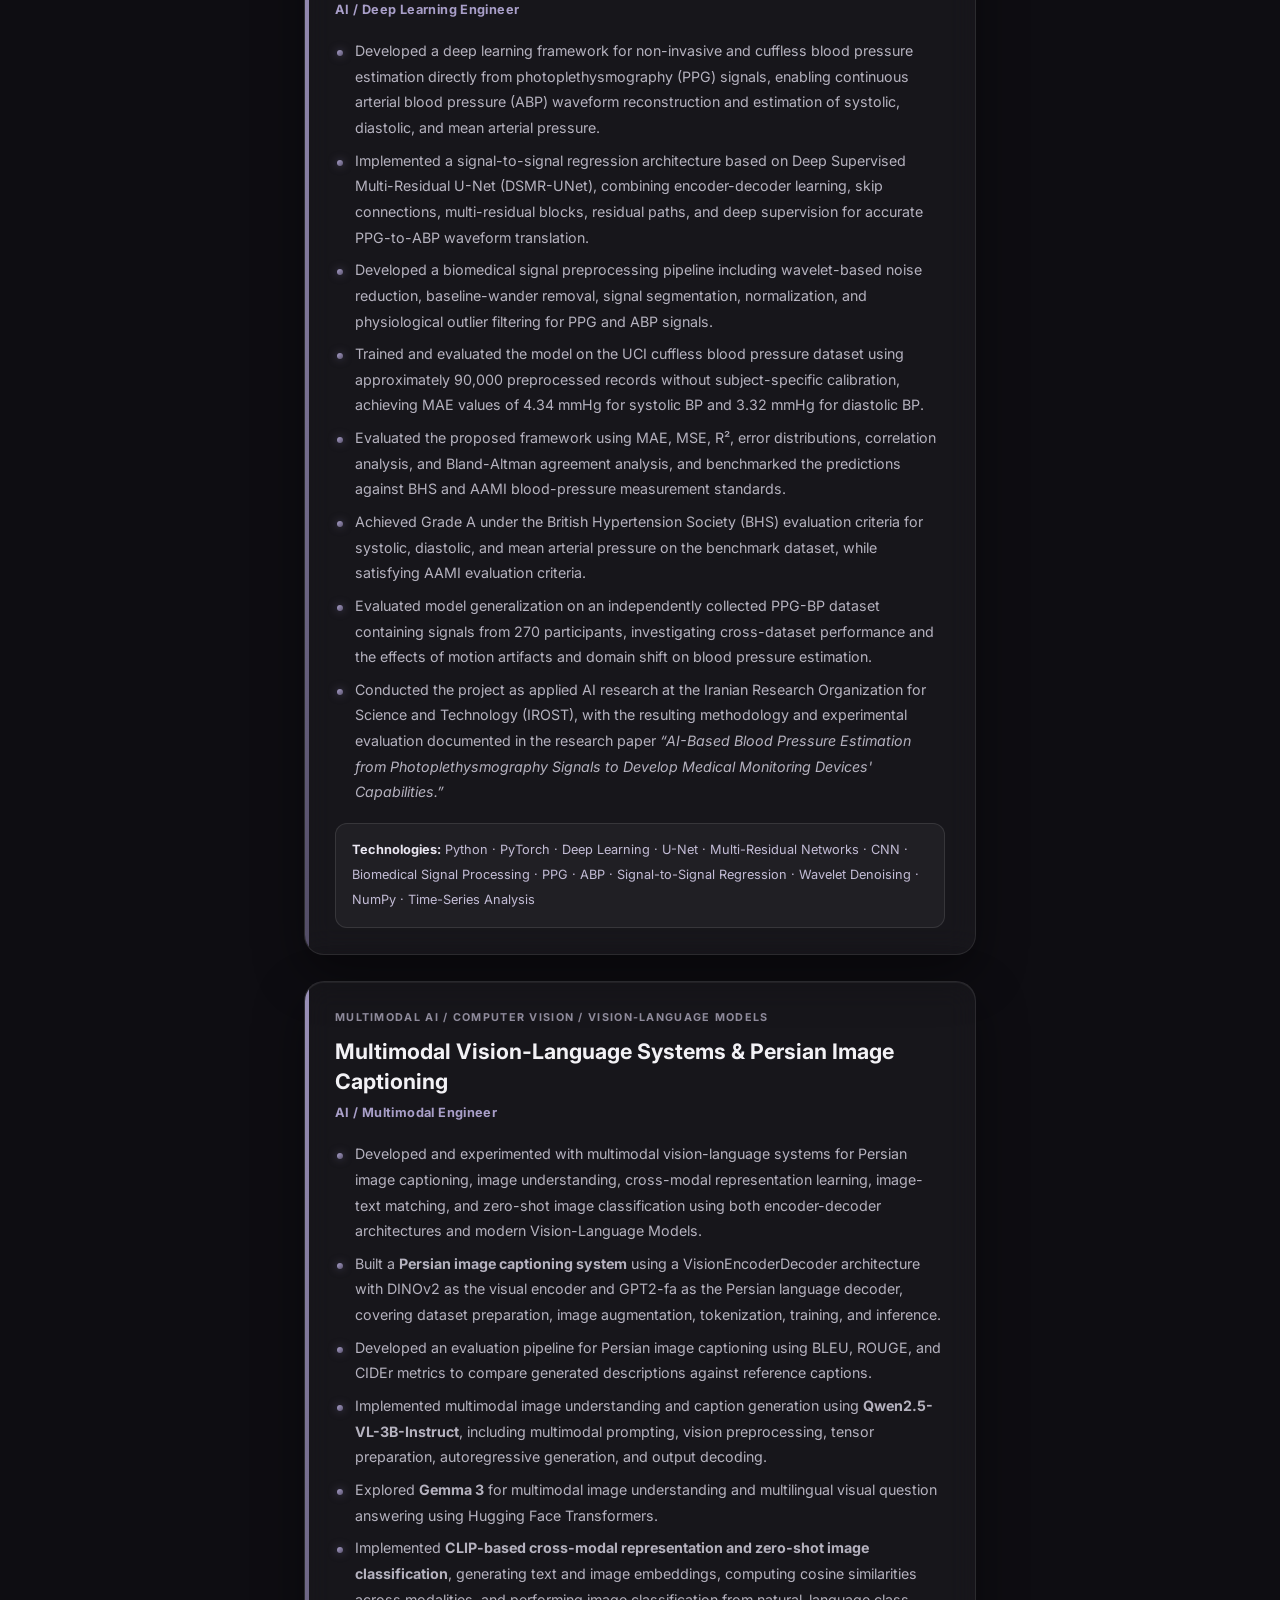
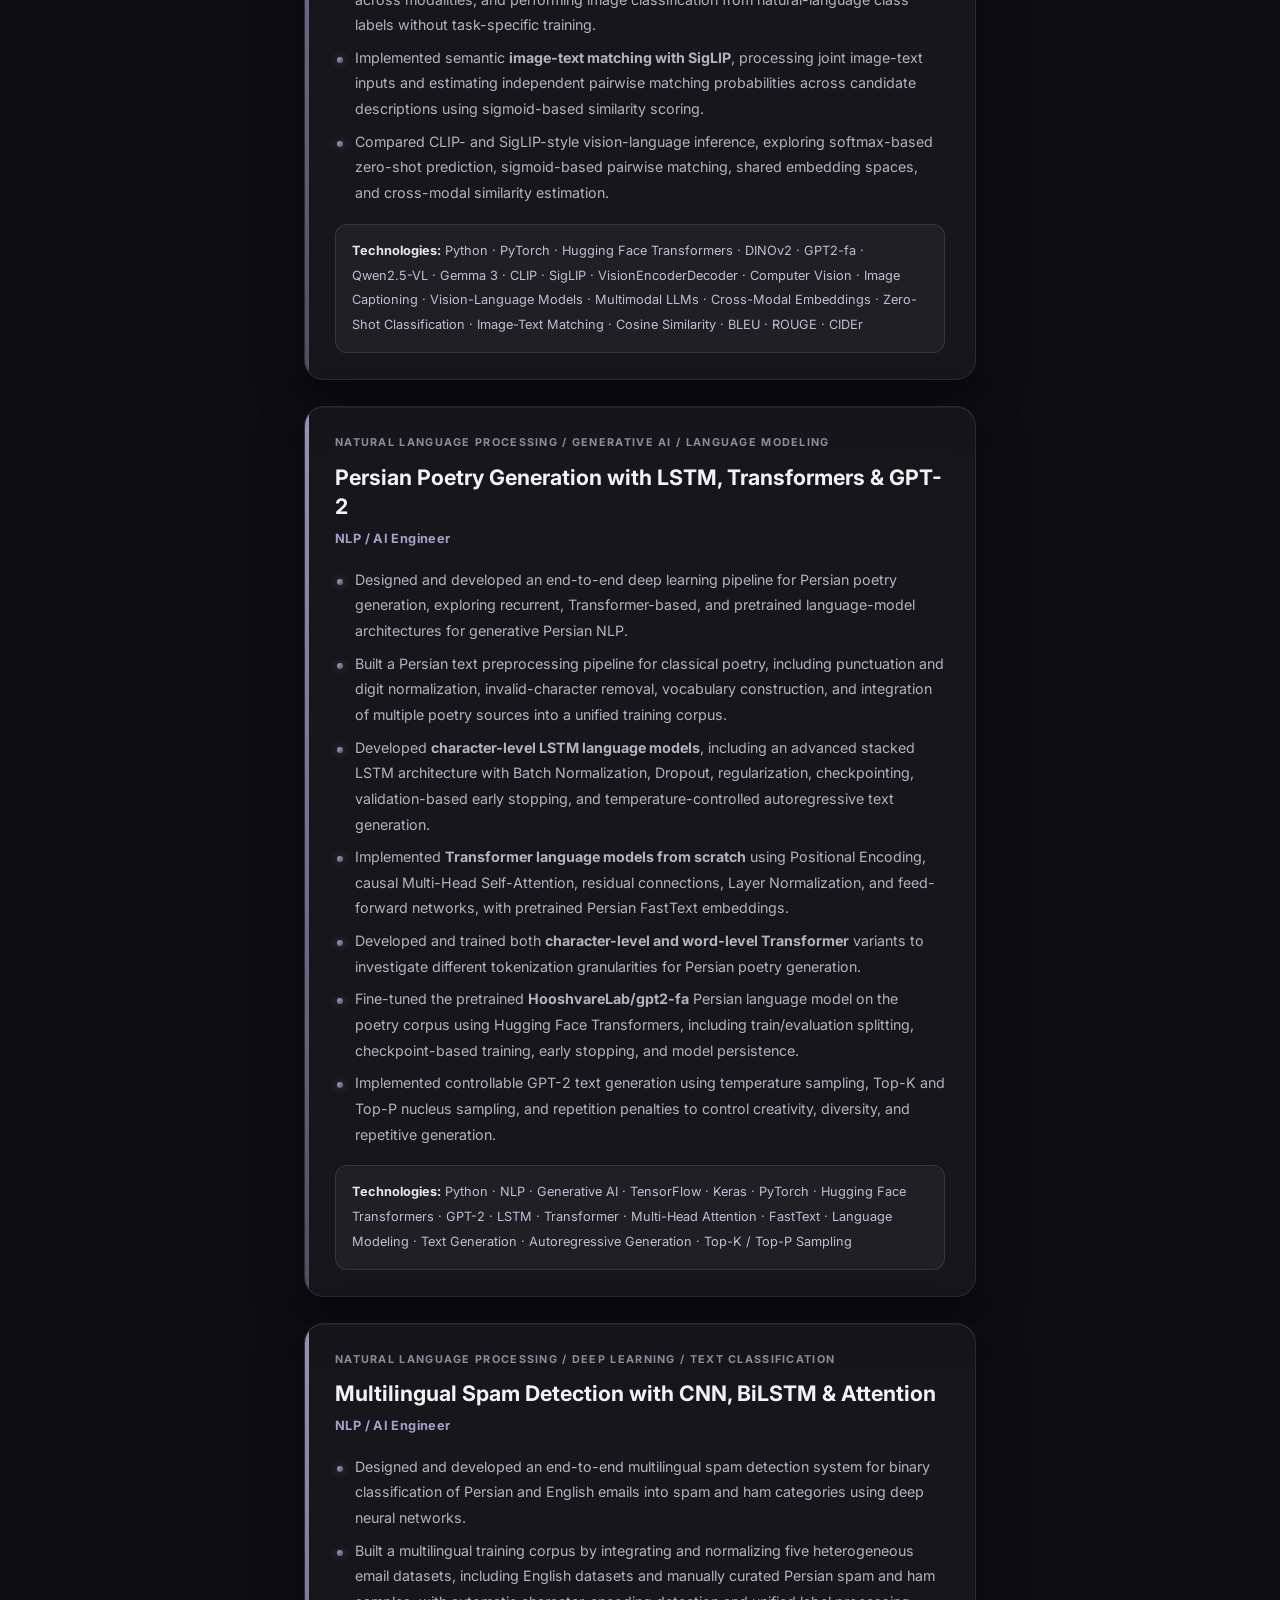
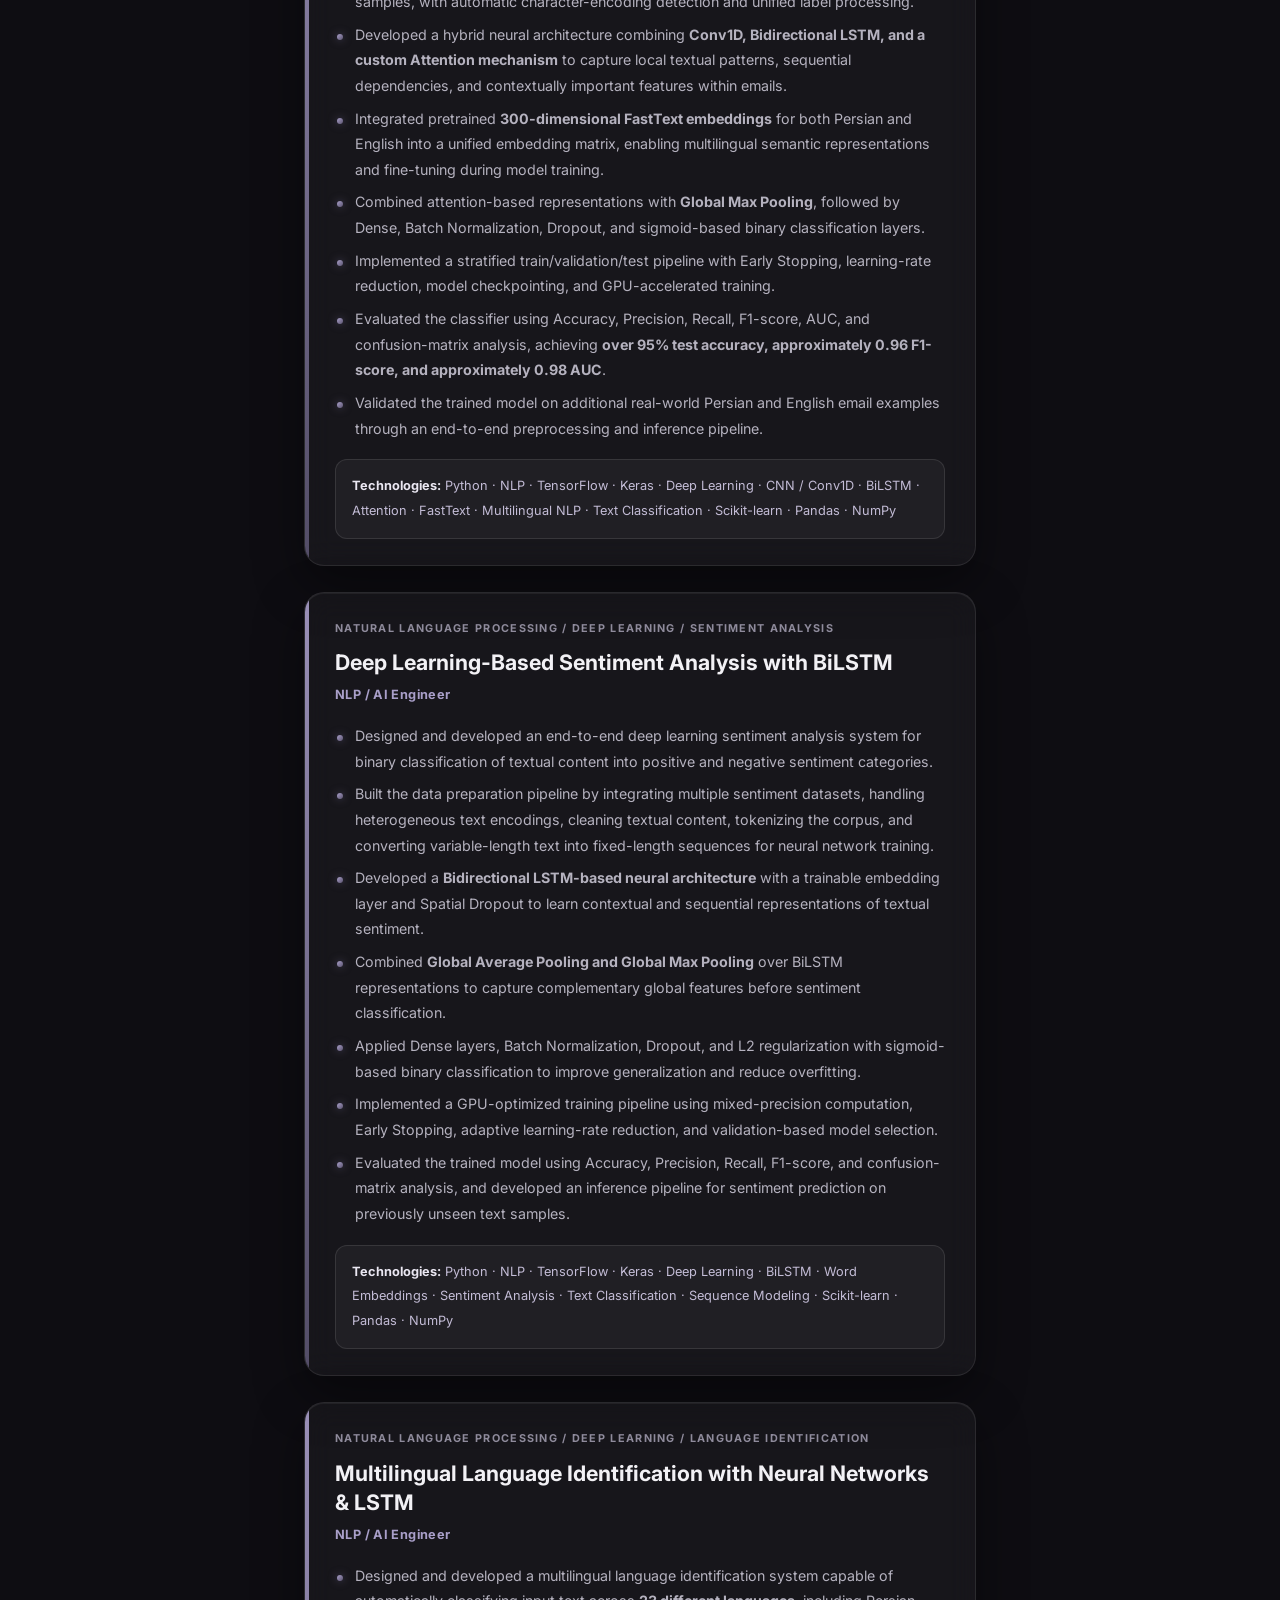
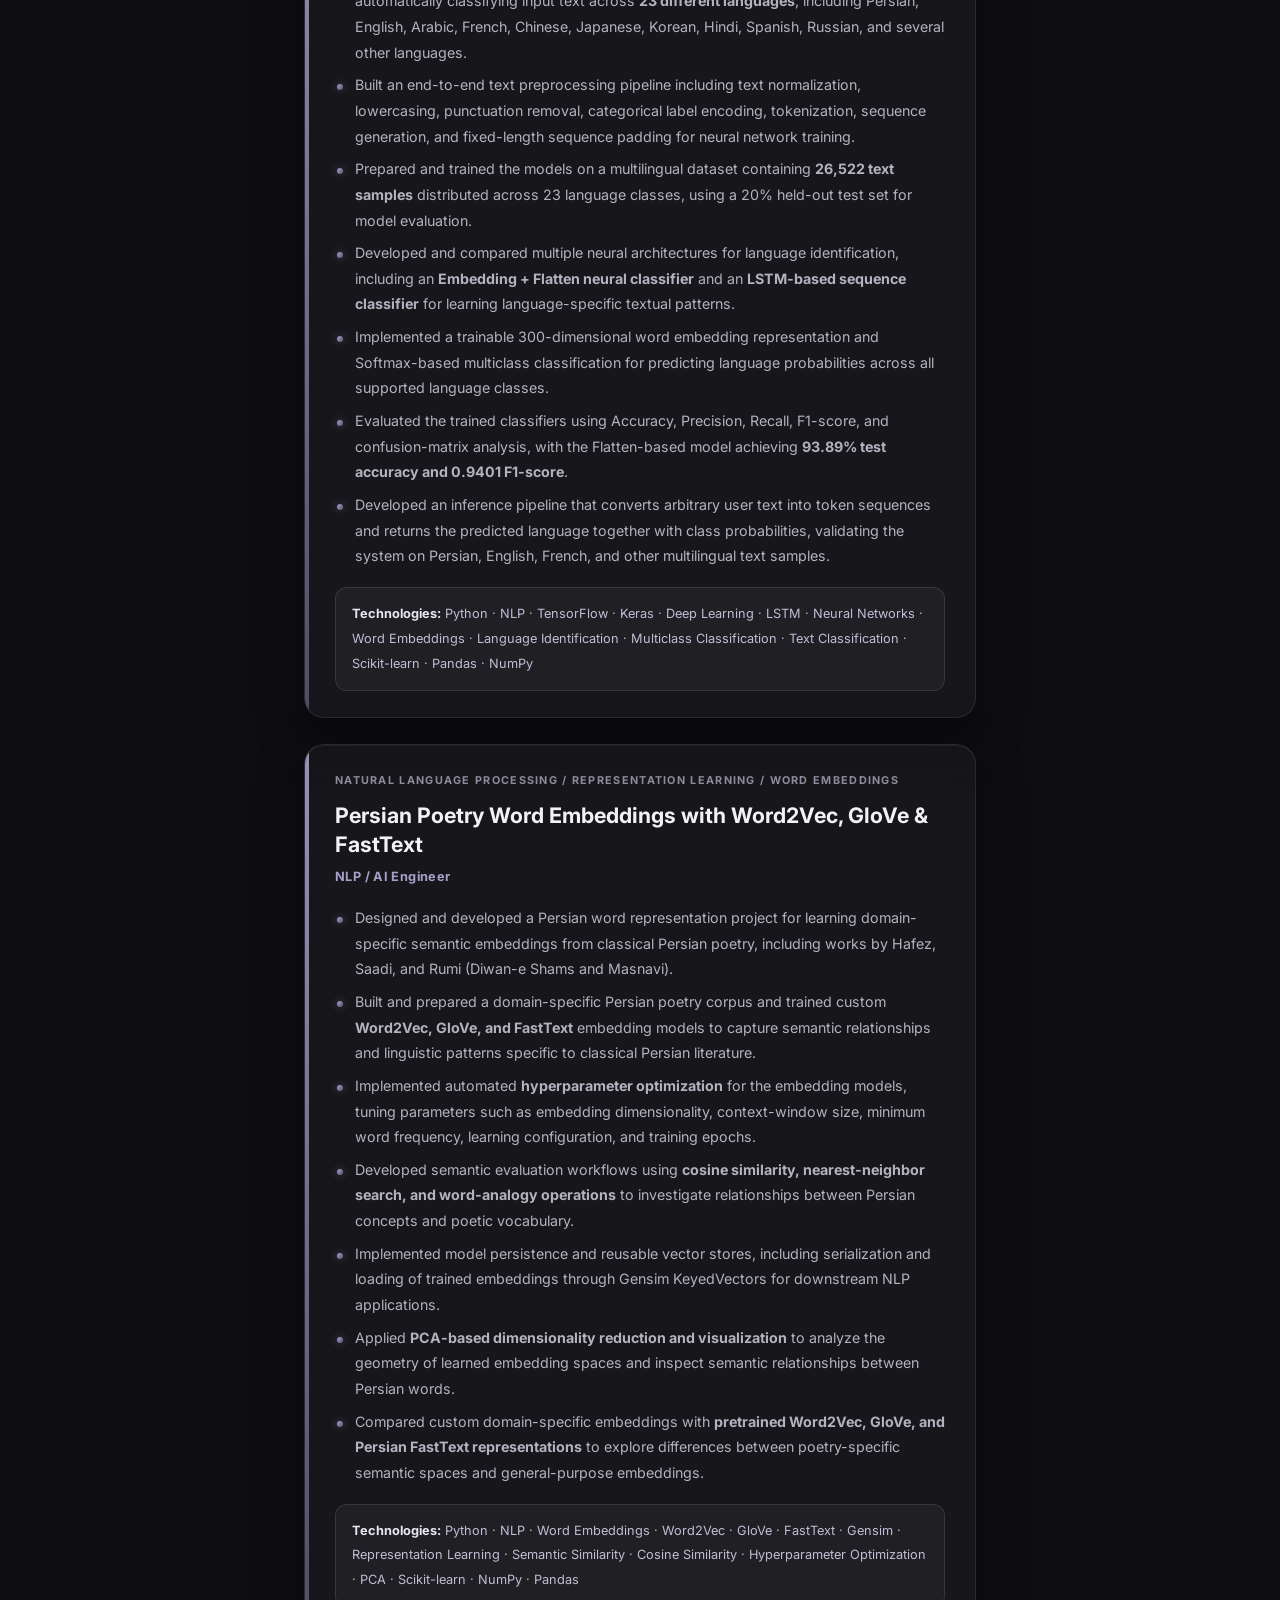
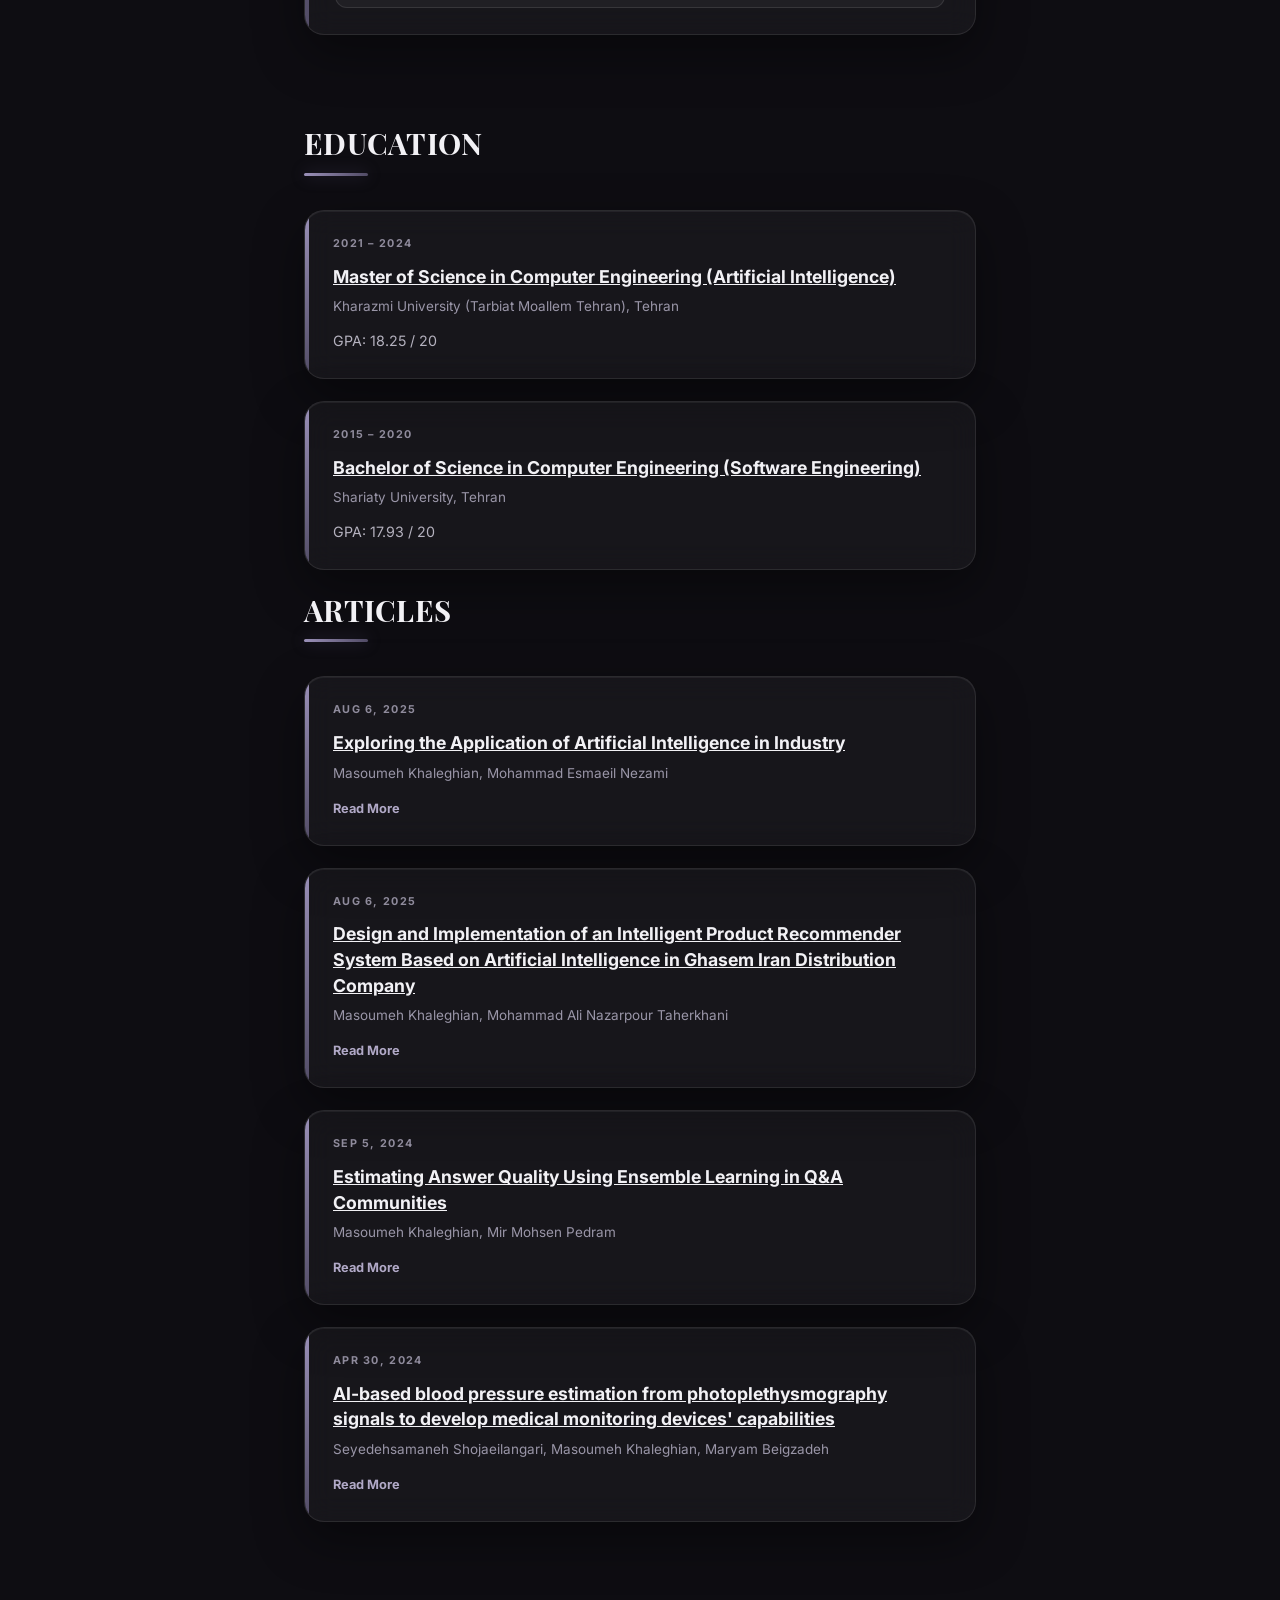
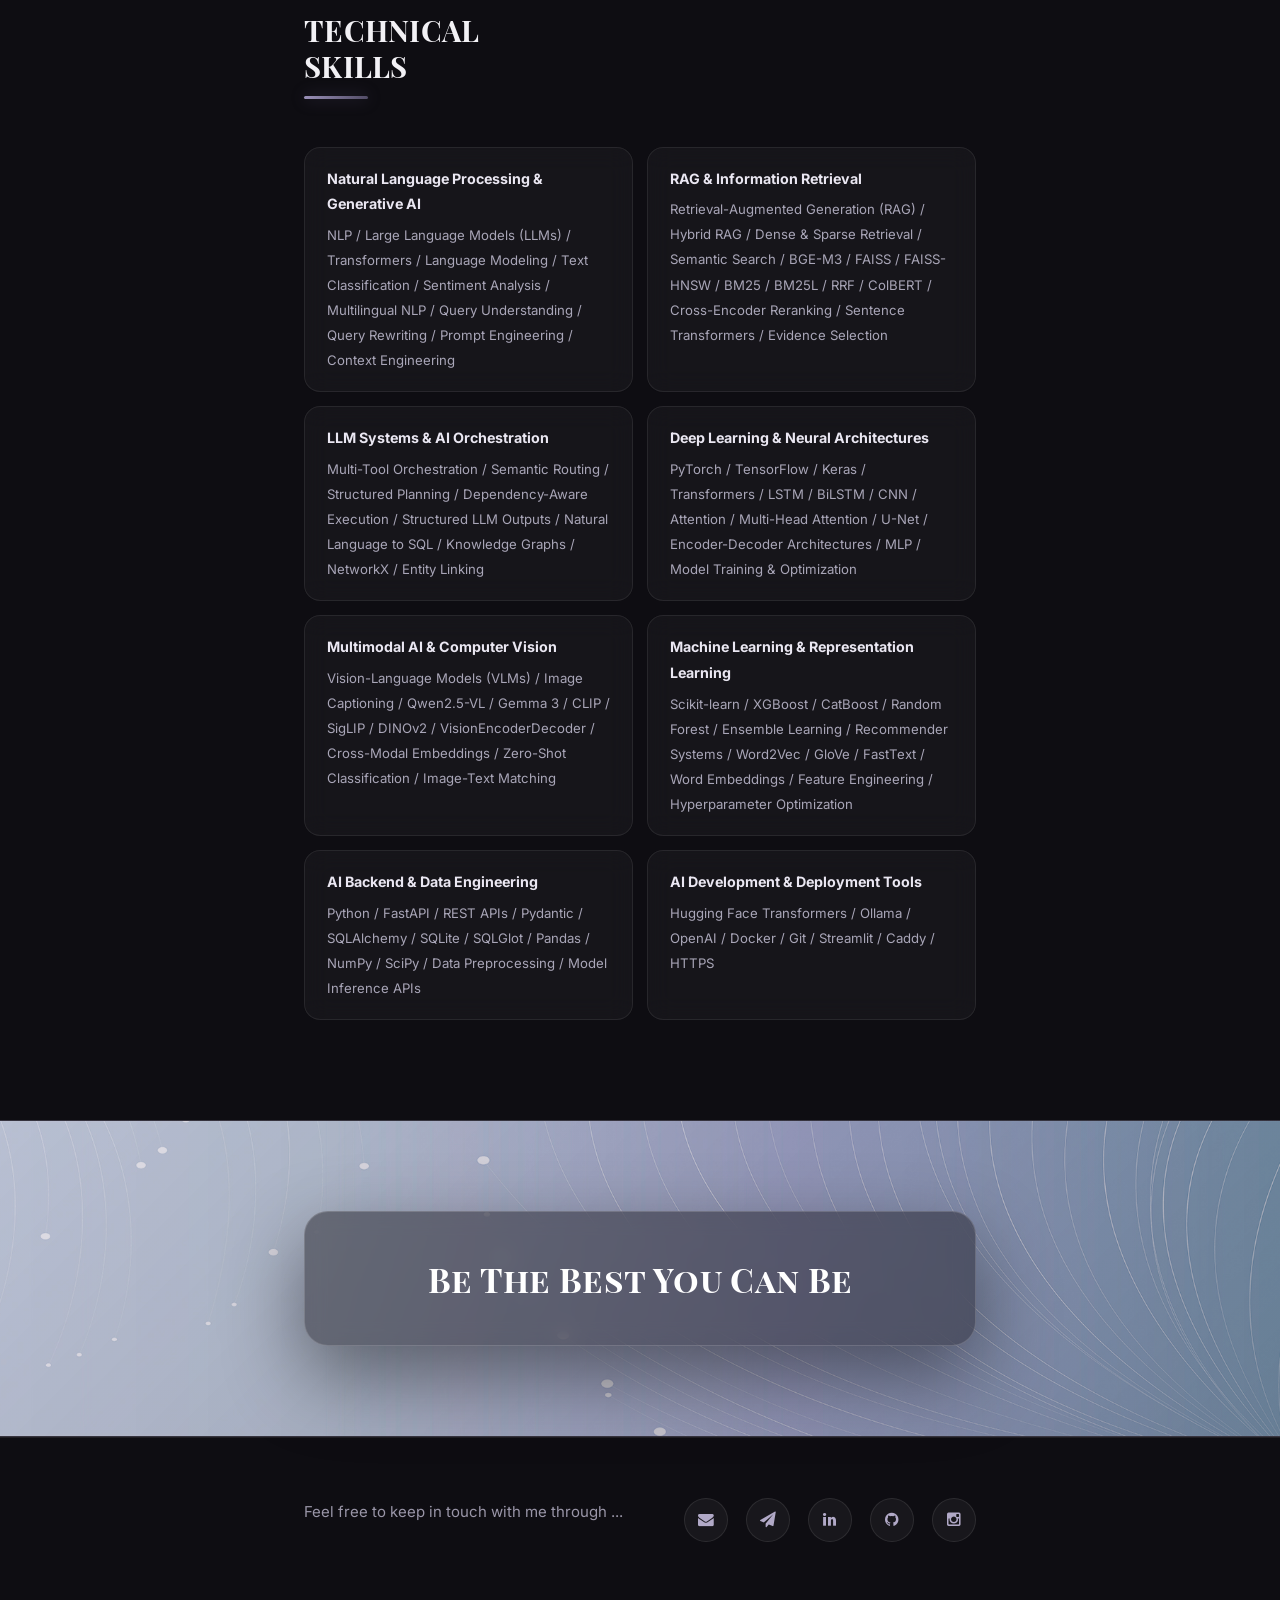
==== commit e144a303: "Update index.html" ====
--- a/index.html
+++ b/index.html
@@ -47,15 +47,28 @@
 	<div class="intro section" id="about">
 		<div class="container">
 			<p>Hi, I’m Masoumeh Khaleghian</p>
+	
 			<div class="units-row units-split wrap">
 				<div class="unit-20">
-					<img src="img/ava.jpg" alt="Avatar">
+					<img src="img/ava.jpg" alt="Masoumeh Khaleghian">
 				</div>
+	
 				<div class="unit-80">
-					<h1>I Work as AI Engineer<br><span id="typed"></span></h1>
+					<h1>
+						AI Engineer<br>
+						<span id="typed"></span>
+					</h1>
 				</div>
+	
 				<p>
-					I am a data scientist with a Master’s degree, primarily focused on Natural Language Processing (NLP), though my experience extends beyond this field. Throughout my academic and professional career, I have worked on a variety of AI projects, applying diverse techniques and algorithms across multiple domains. 
+					AI Engineer specializing in Natural Language Processing,
+					Large Language Models, Retrieval-Augmented Generation, and
+					Deep Learning. I design and build end-to-end AI systems,
+					from data processing, model training, and semantic retrieval
+					to LLM orchestration, multimodal AI, and production-ready
+					inference APIs. My work spans enterprise knowledge systems,
+					intelligent search, conversational AI, recommender systems,
+					and applied AI research.
 				</p>
 			</div>
 		</div>
@@ -995,7 +1008,13 @@
     <script src="js/site.js"></script>
     <script>
 		function newTyped(){}$(function(){$("#typed").typed({
-		strings: ["Natural Language Processing", "Question Answering", "Machine Learning", "Deep Learning", "Neural Network"],
+		strings: strings: [
+			"Natural Language Processing",
+			"Large Language Models",
+			"Retrieval-Augmented Generation",
+			"AI Systems",
+			"Multimodal AI"
+		],
 
 		typeSpeed:90,backDelay:700,contentType:"html",loop:!0,resetCallback:function(){newTyped()}}),$(".reset").click(function(){$("#typed").typed("reset")})});
     </script>
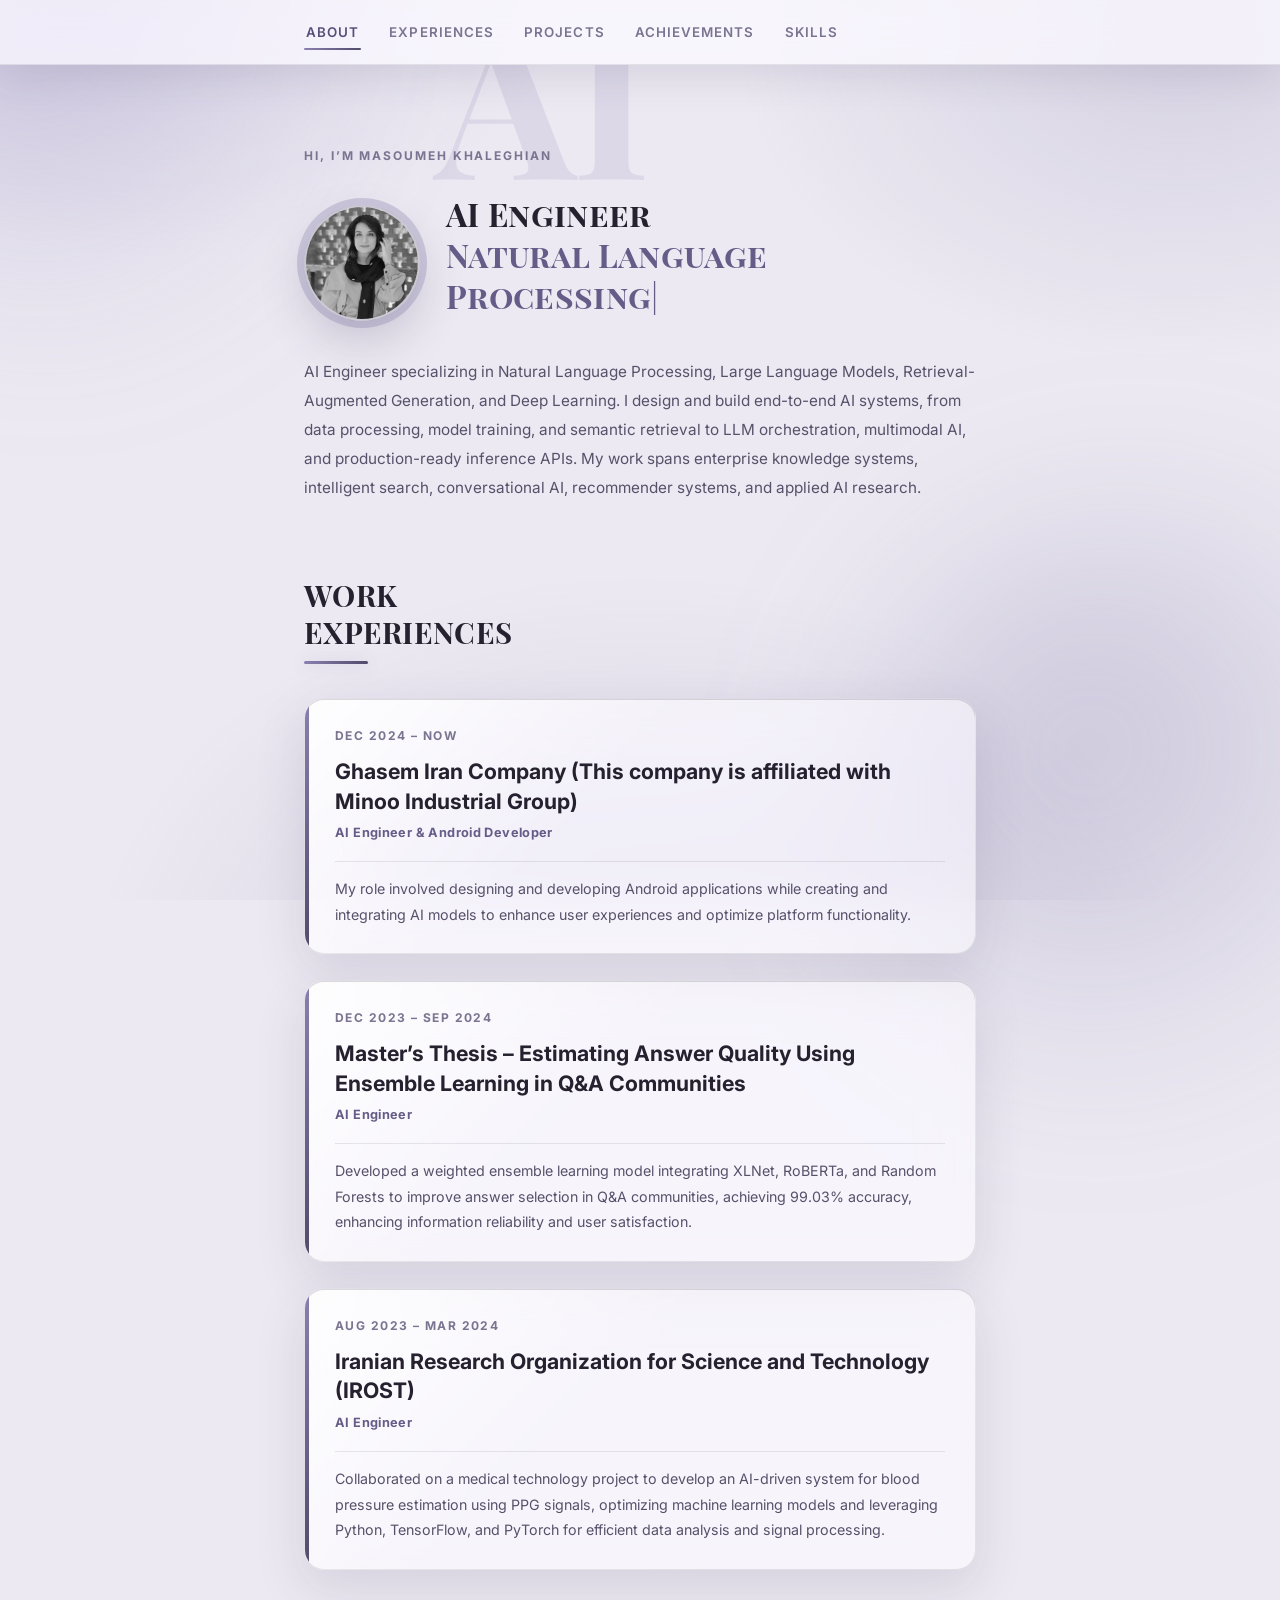
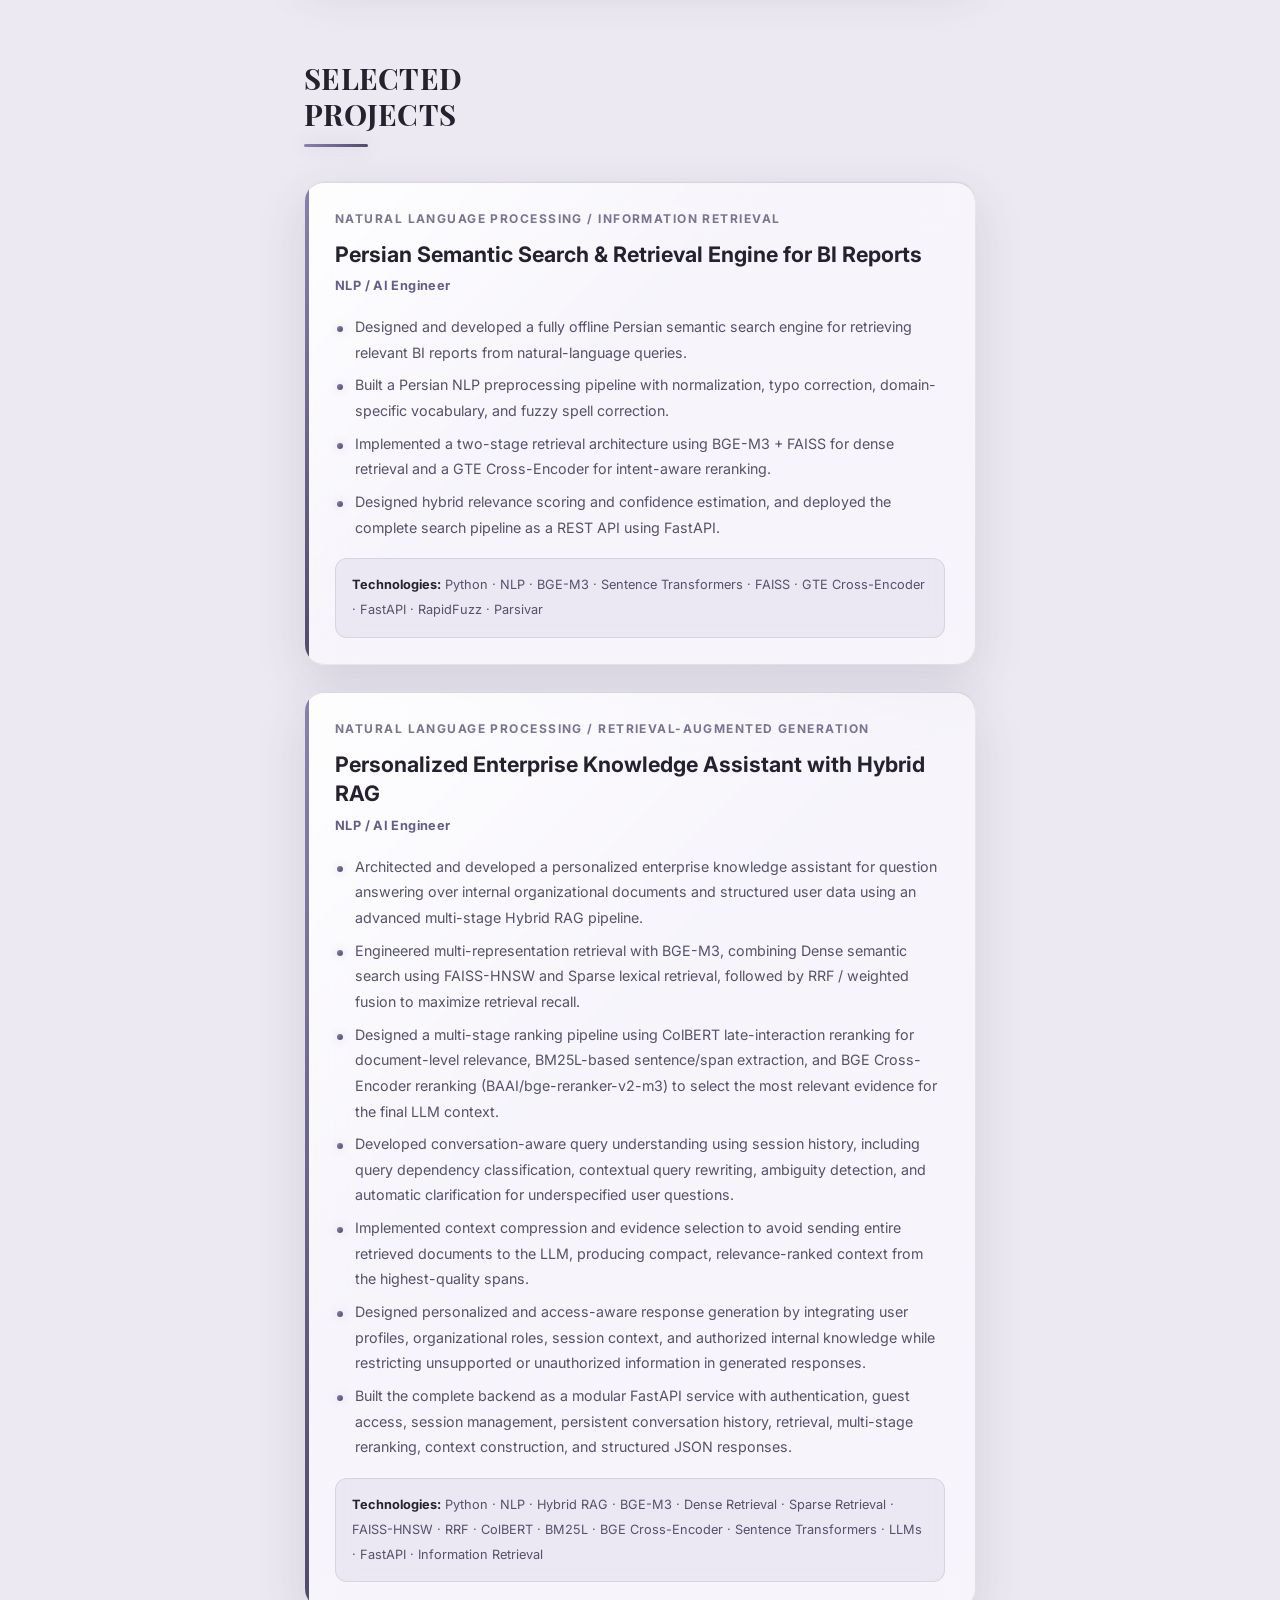
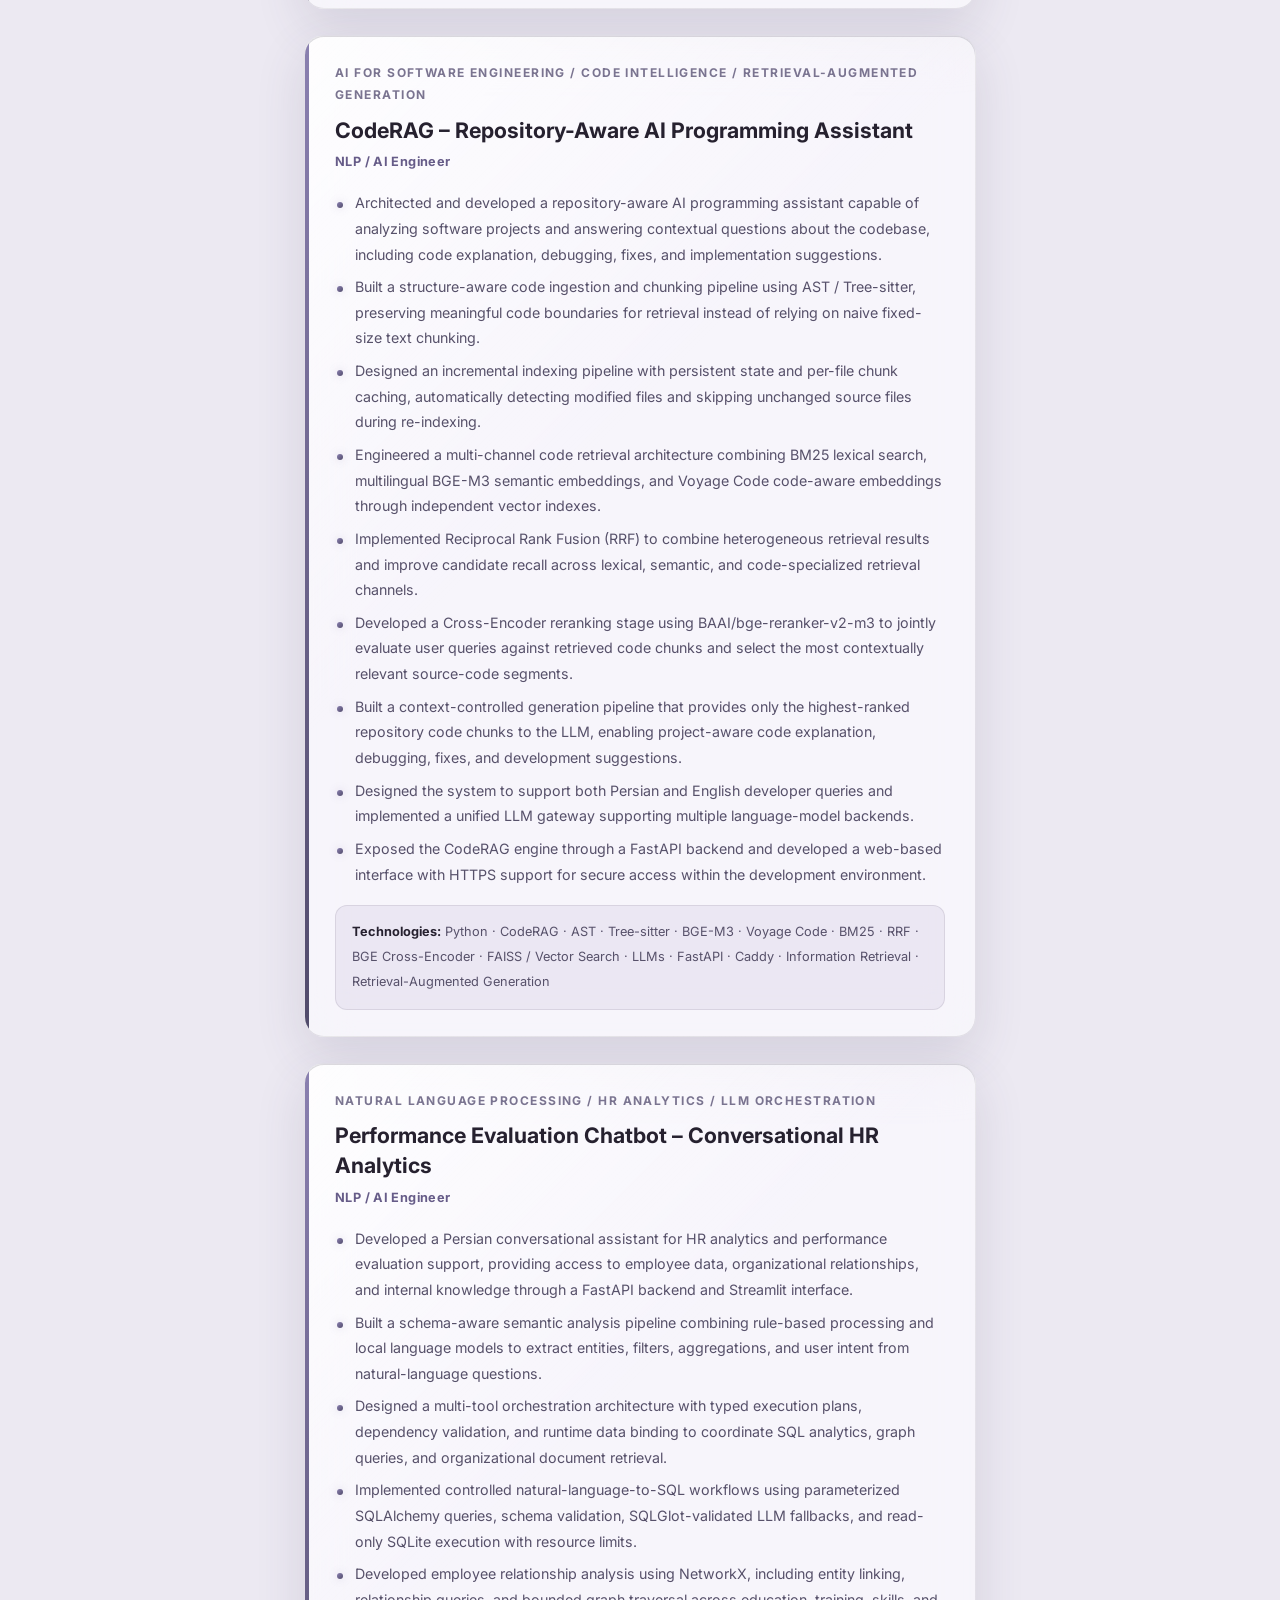
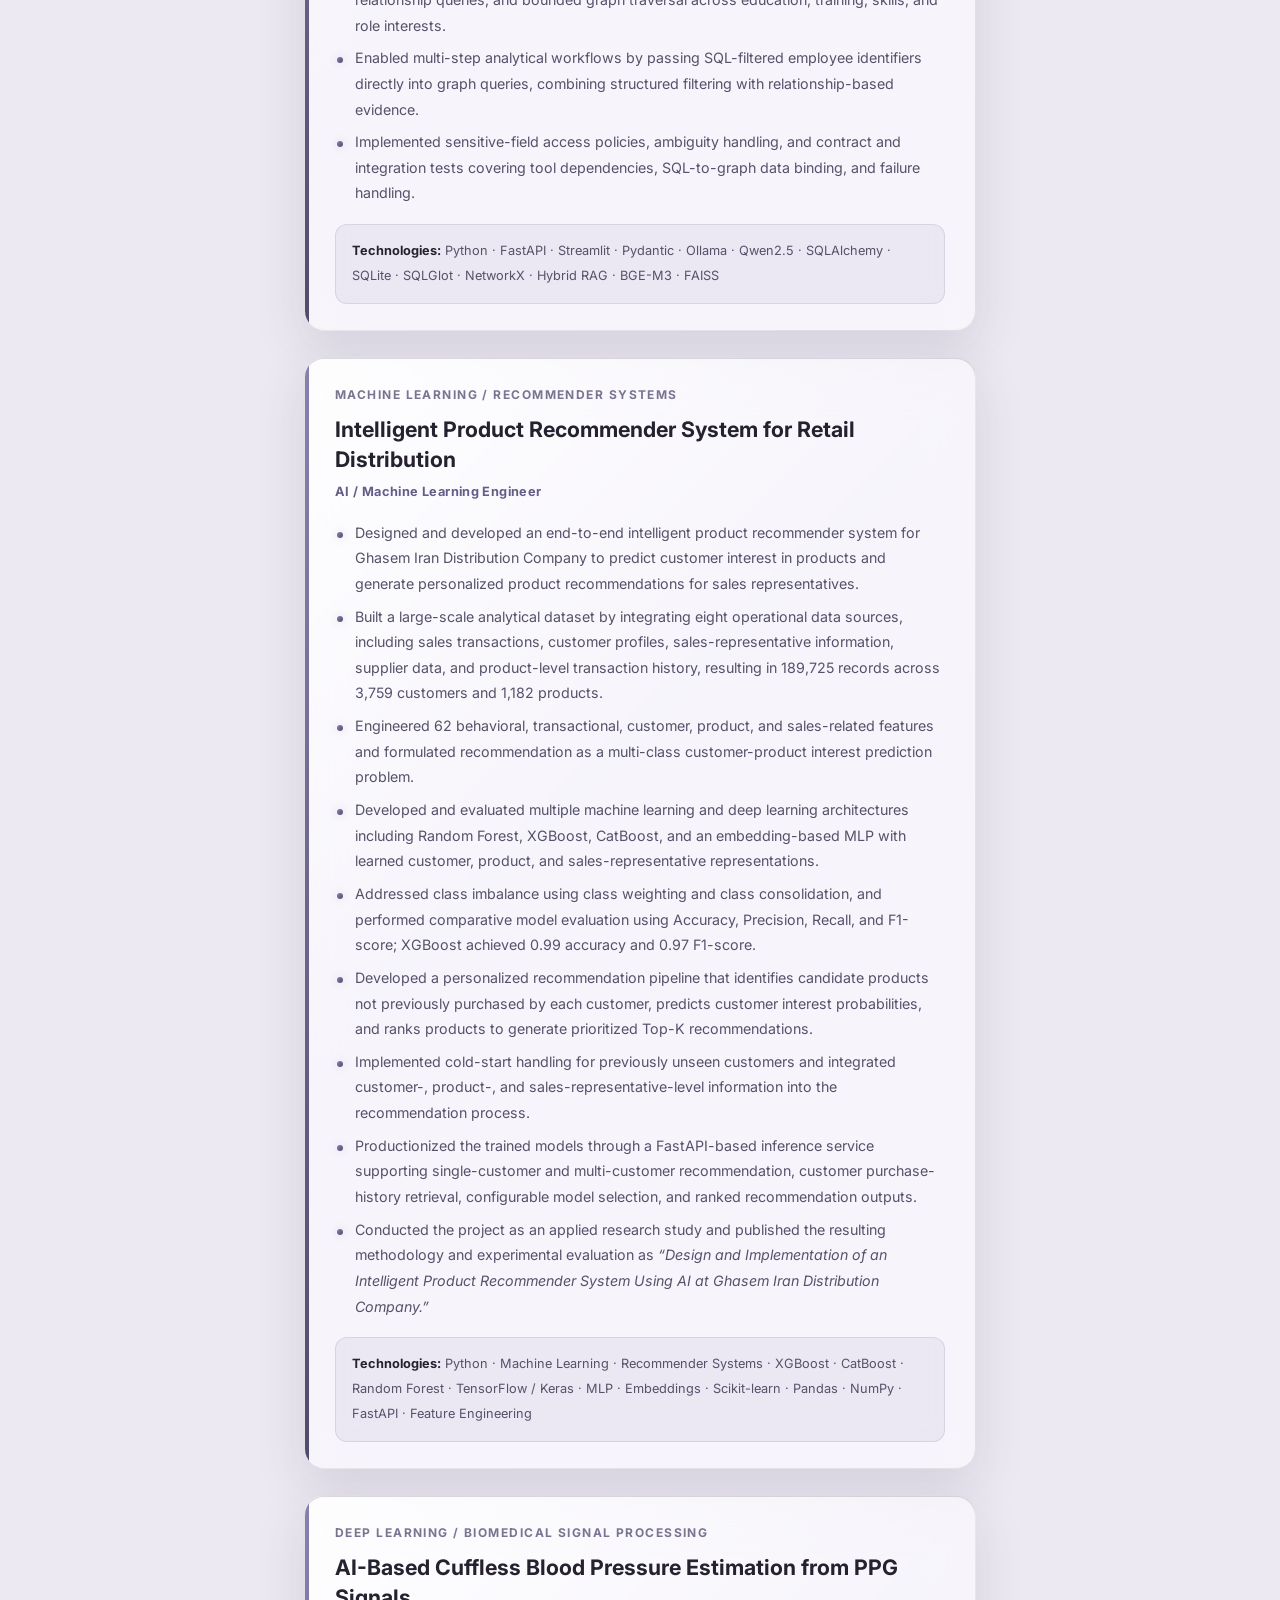
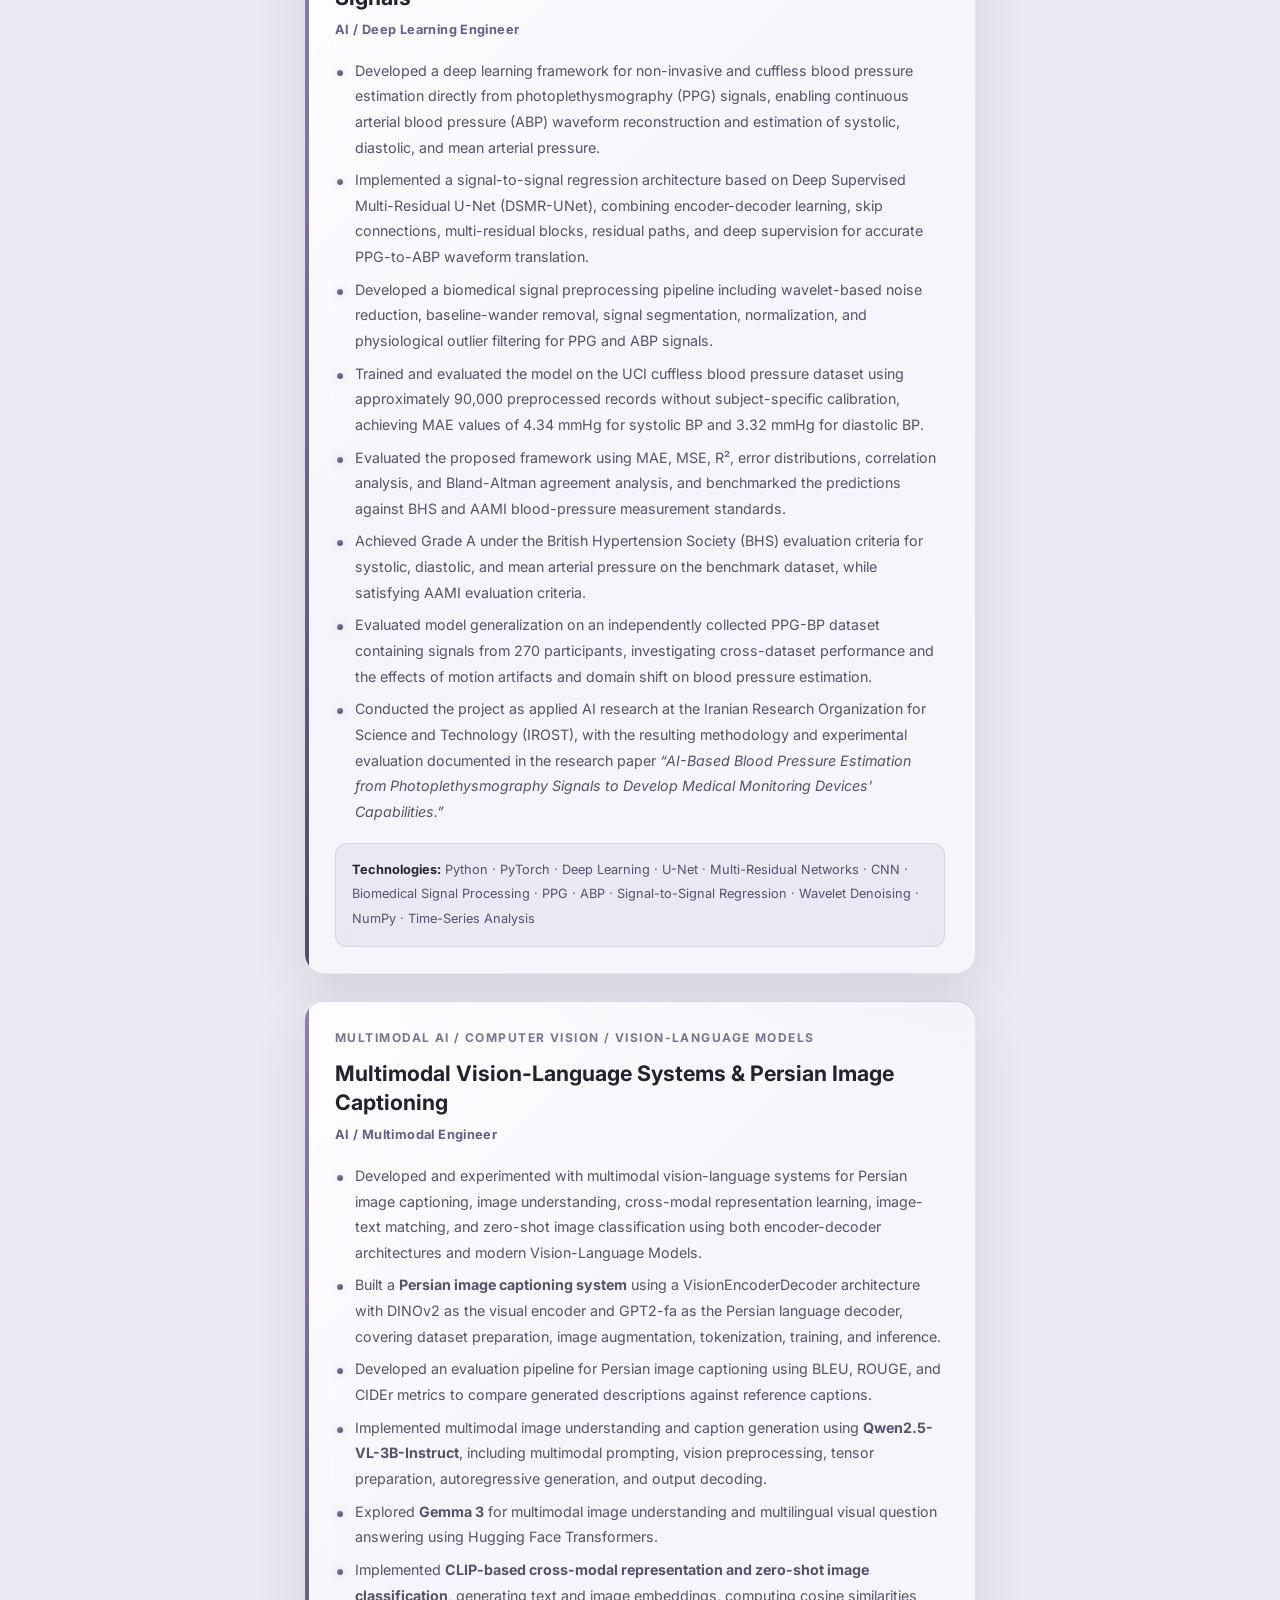
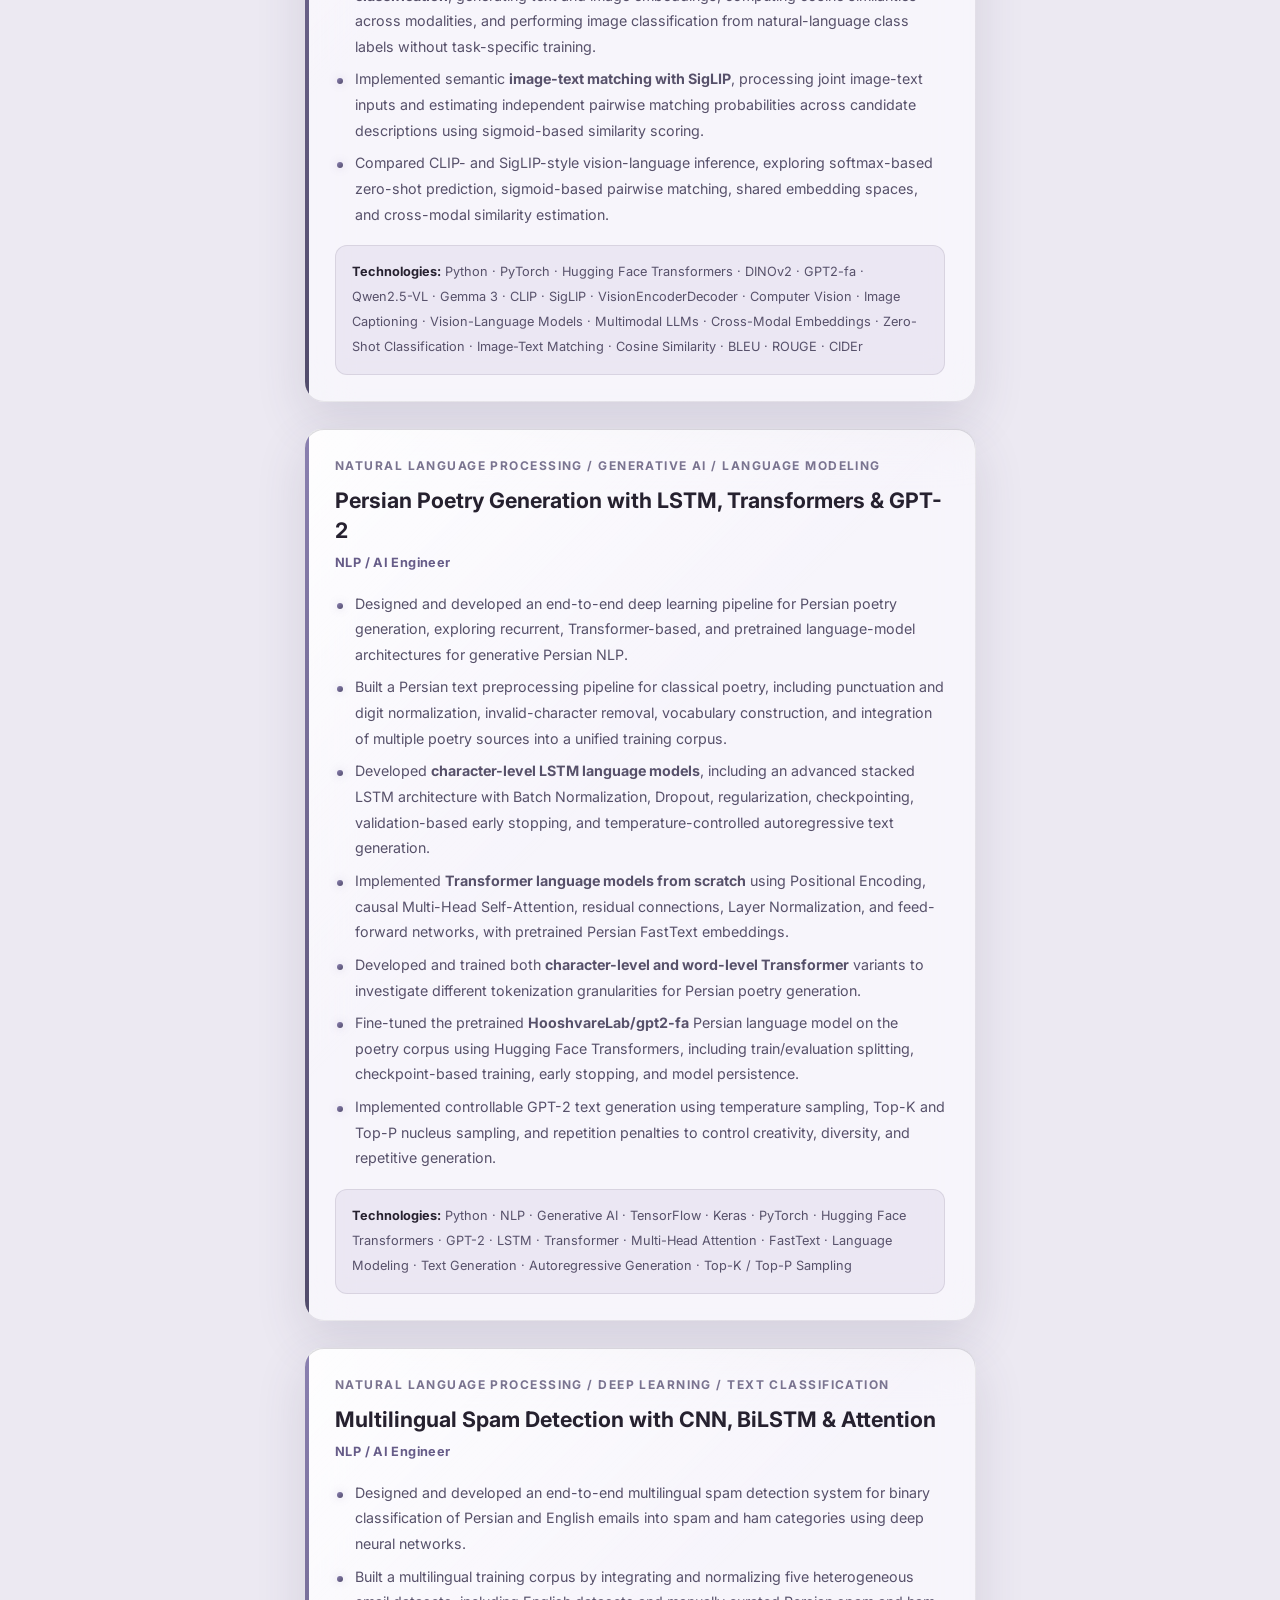
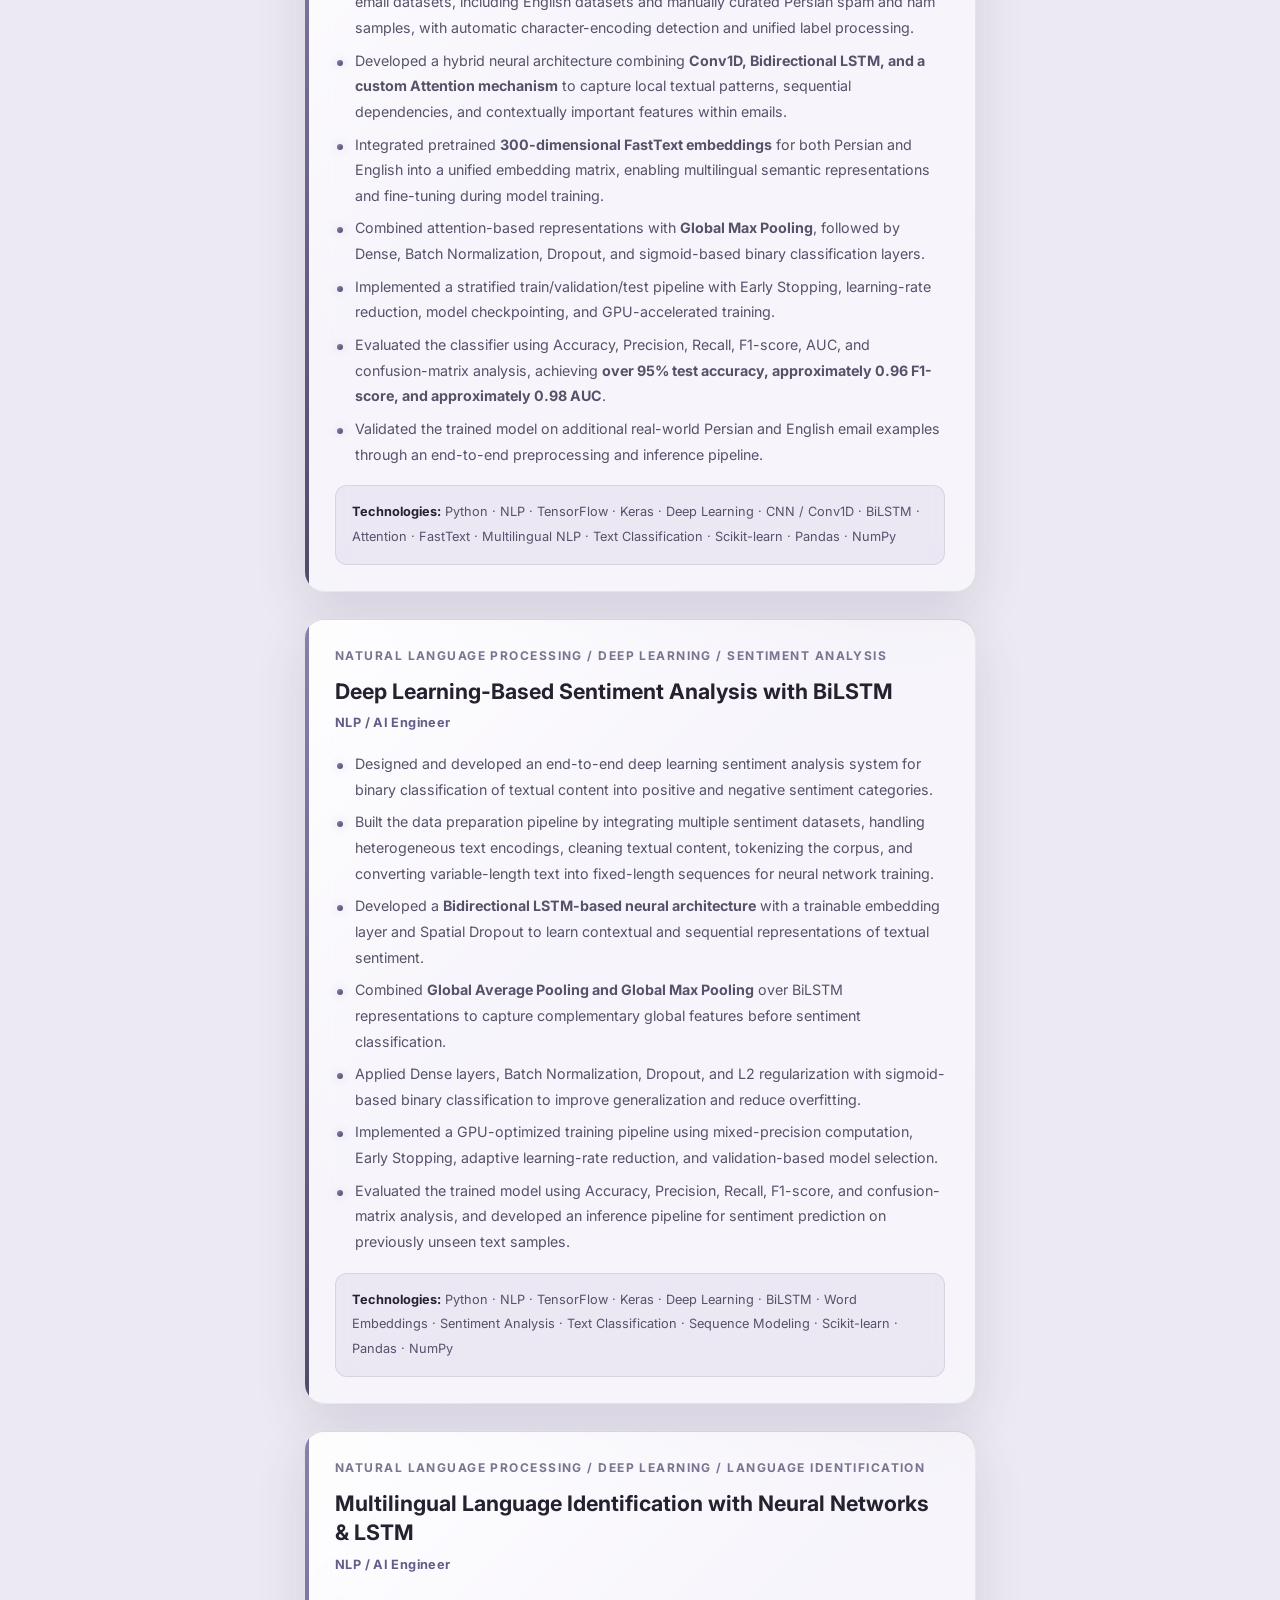
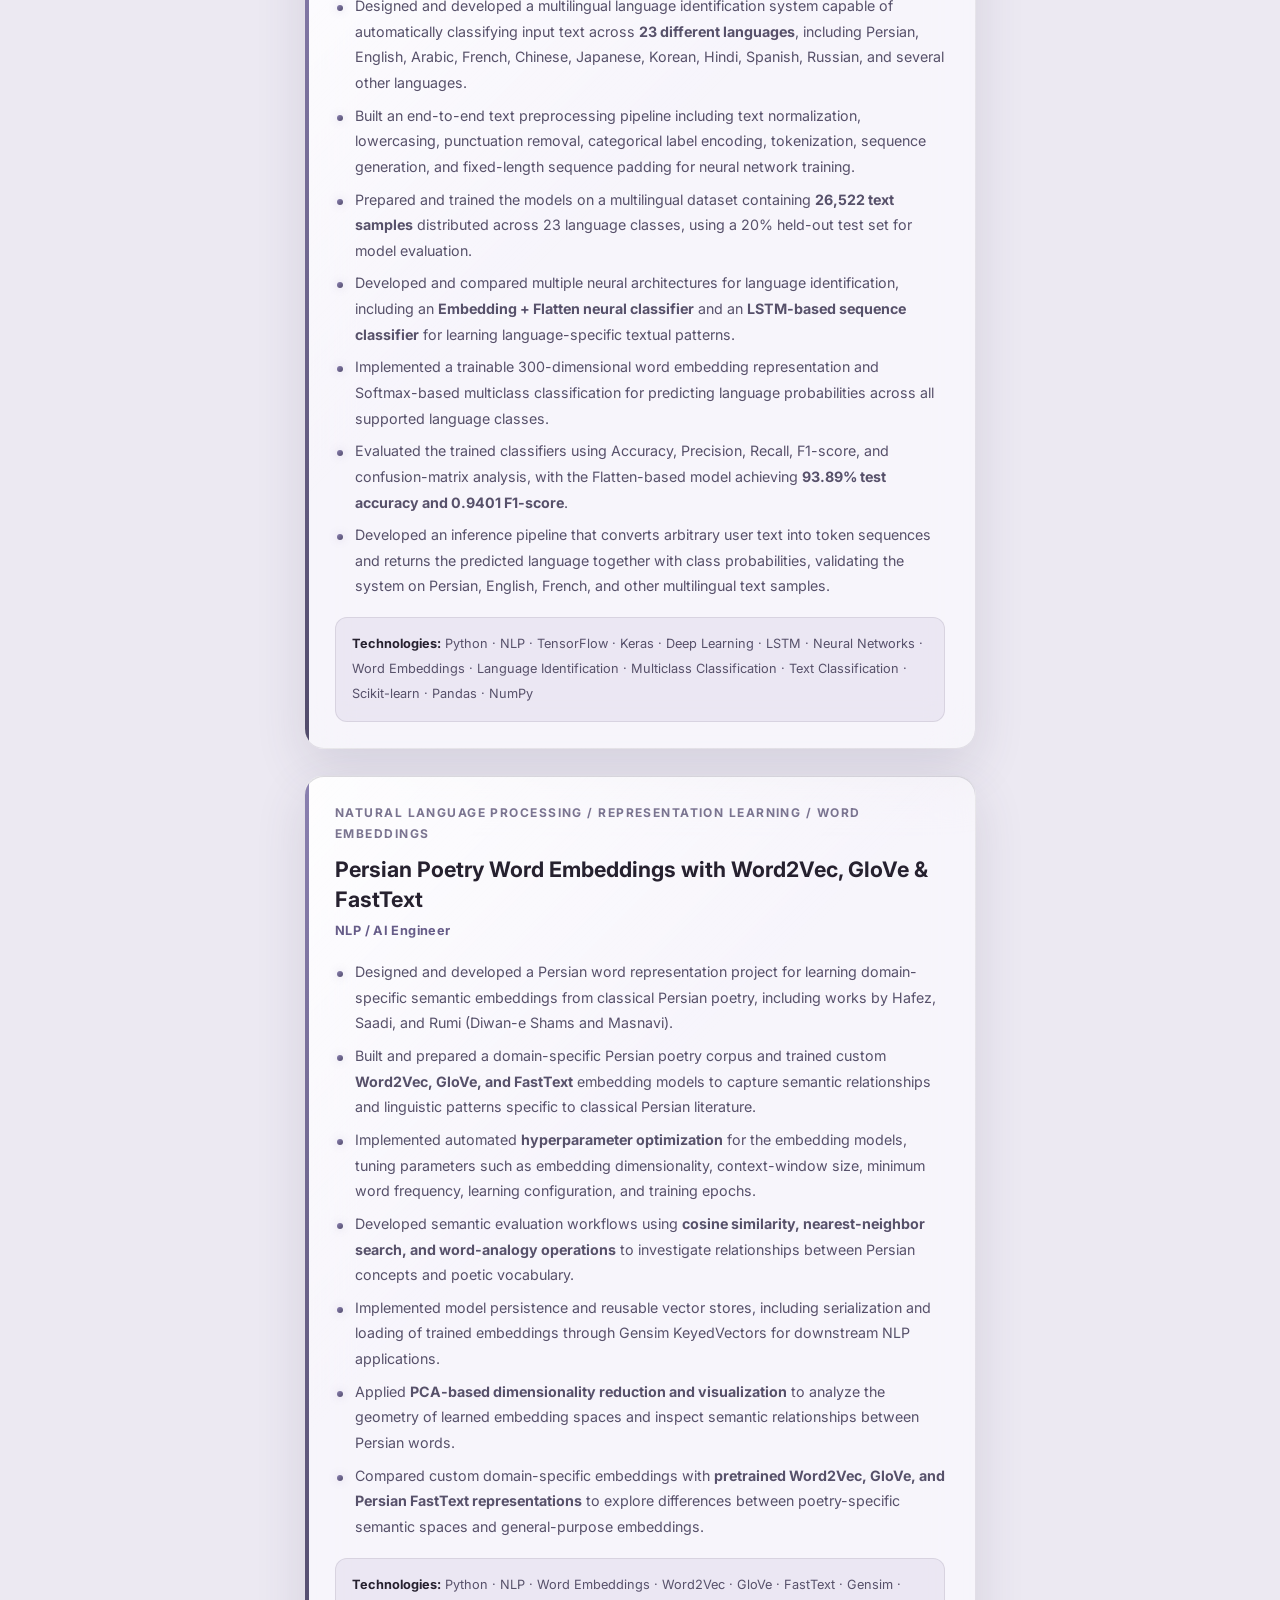
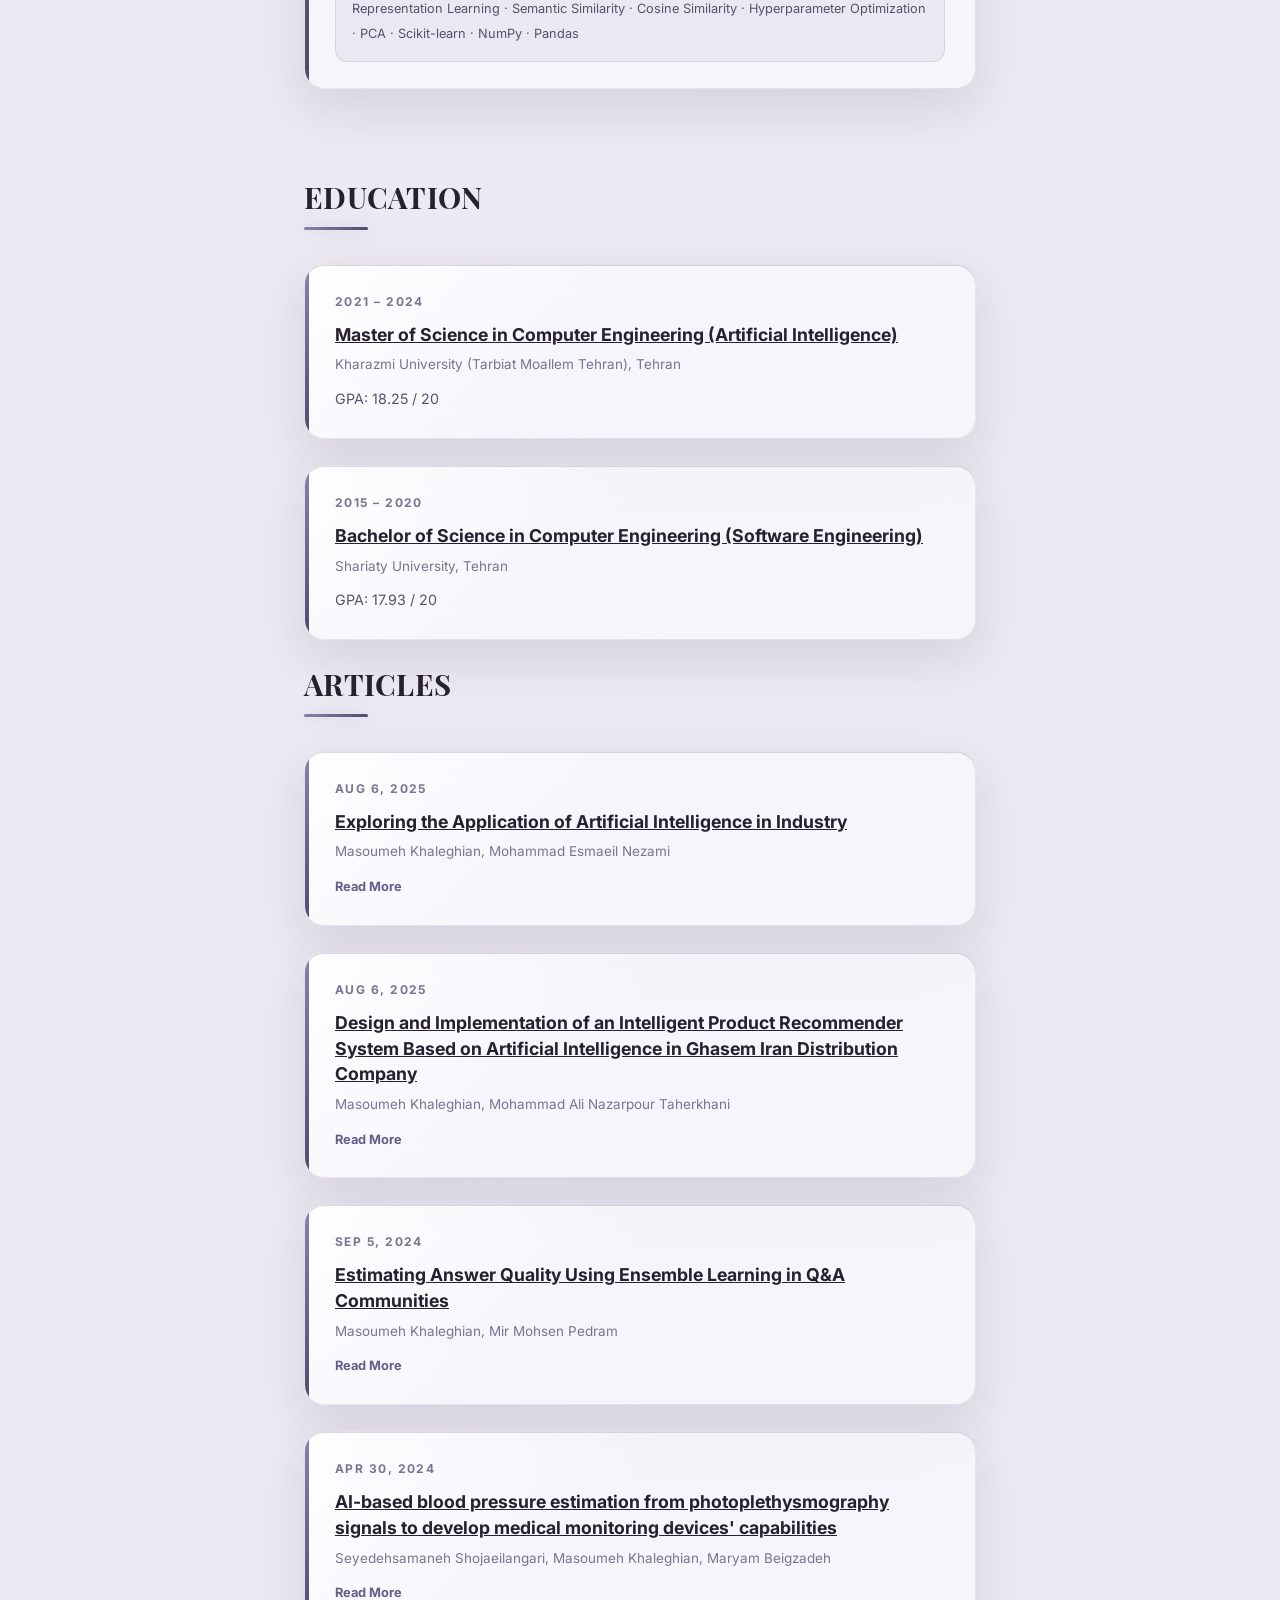
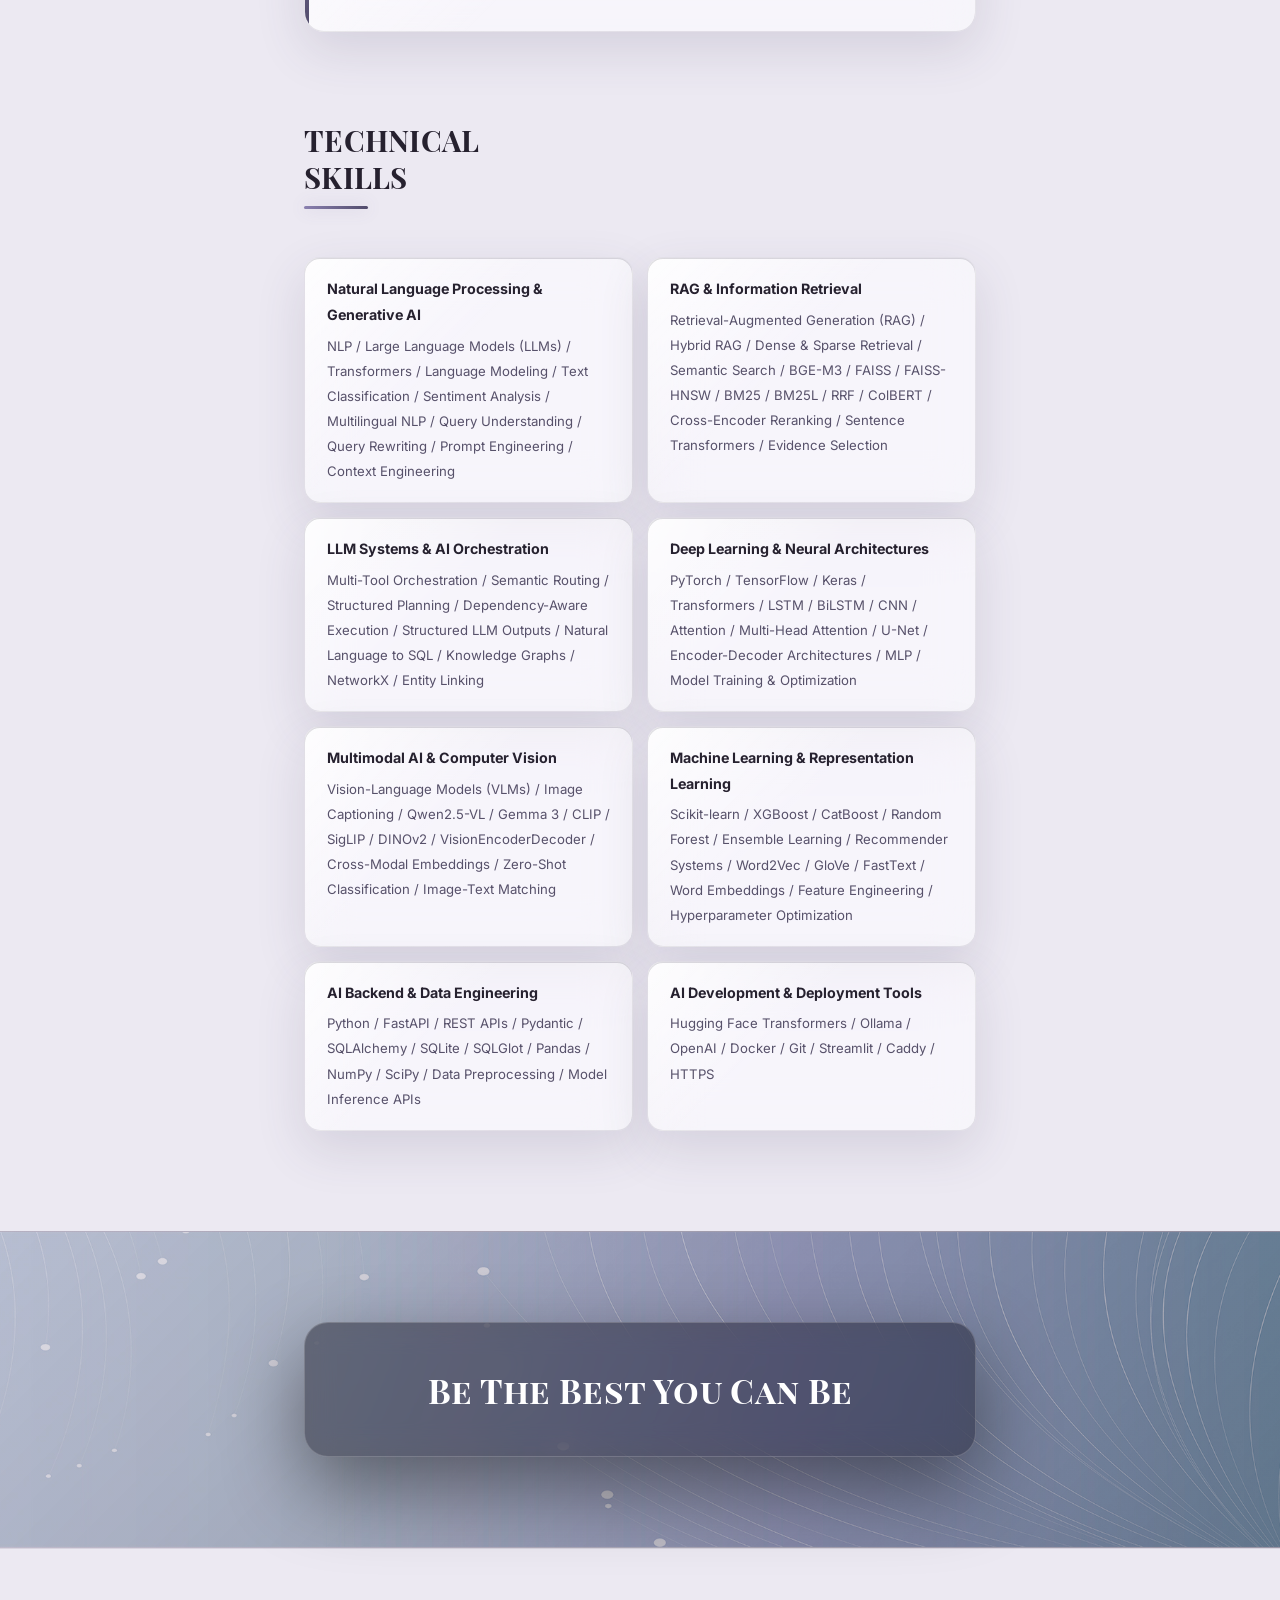
==== commit 8295b3f4: "Add files via upload" ====
--- a/index.html
+++ b/index.html
@@ -8,7 +8,8 @@
     <meta name="author" content="">
     <meta name="viewport" content="width=device-width, initial-scale=1" />
     <meta name="google-site-verification" content="LLG92XdQKi7WYMCef_qJxd7PuhhwtKpzI4XmTG-fmTI" />
-    <meta name="theme-color" content="#0c0a12" />
+    <meta name="theme-color" content="#0e0d12" media="(prefers-color-scheme: dark)" />
+    <meta name="theme-color" content="#ece9f2" media="(prefers-color-scheme: light)" />
     <link rel="stylesheet" href="css/kube.min.css" />
     <link rel="stylesheet" href="css/font-awesome.min.css" />
     <link rel="stylesheet" href="css/custom.min.css" />
@@ -28,7 +29,7 @@
 		<div class="container">
 			<header class="group top-nav">
 				<div class="navigation-toggle" data-tools="navigation-toggle" data-target="#navbar-1">
-				    <span class="logo">Masoumeh Khaleghian</span>
+				    <span class="logo" role="button" tabindex="0" aria-label="Toggle navigation" aria-controls="navbar-1" aria-expanded="false">Masoumeh Khaleghian</span>
 				</div>
 			    <nav id="navbar-1" class="navbar item-nav">
 				    <ul>
@@ -47,19 +48,16 @@
 	<div class="intro section" id="about">
 		<div class="container">
 			<p>Hi, I’m Masoumeh Khaleghian</p>
-	
 			<div class="units-row units-split wrap">
 				<div class="unit-20">
 					<img src="img/ava.jpg" alt="Masoumeh Khaleghian">
 				</div>
-	
 				<div class="unit-80">
 					<h1>
 						AI Engineer<br>
 						<span id="typed"></span>
 					</h1>
 				</div>
-	
 				<p>
 					AI Engineer specializing in Natural Language Processing,
 					Large Language Models, Retrieval-Augmented Generation, and
@@ -1008,7 +1006,7 @@
     <script src="js/site.js"></script>
     <script>
 		function newTyped(){}$(function(){$("#typed").typed({
-		strings: strings: [
+		strings: [
 			"Natural Language Processing",
 			"Large Language Models",
 			"Retrieval-Augmented Generation",
--- a/css/custom.min.css
+++ b/css/custom.min.css
@@ -1,7 +1,74 @@
 /*
  *  Masoumeh Khaleghian - CV
- *  Liquid Glass theme (60% gray + 40% muted purple)
+ *  Liquid Glass theme (gray + muted purple) - dark & light
  */
+
+:root {
+  color-scheme: dark;
+  --bg: #0e0d12;
+  --bg-2: #14121a;
+  --heading: #f2f1f5;
+  --text: #c6c3cf;
+  --text-soft: #b5b2bf;
+  --text-muted: #8f8b9c;
+  --accent: #b1a9c7;
+  --accent-strong: #c0b8d0;
+  --accent-hover: #ddd9e8;
+  --grad-a: #9a90b8;
+  --grad-b: #524c66;
+  --glow: rgba(140, 130, 180, 0.35);
+  --glass: rgba(255, 255, 255, 0.05);
+  --glass-sheen: rgba(255, 255, 255, 0.14);
+  --tech-bg: rgba(255, 255, 255, 0.05);
+  --border: rgba(255, 255, 255, 0.10);
+  --border-strong: rgba(255, 255, 255, 0.20);
+  --hover-border: rgba(170, 160, 200, 0.40);
+  --nav-bg: rgba(16, 15, 20, 0.60);
+  --nav-panel: rgba(20, 18, 26, 0.88);
+  --shadow: rgba(0, 0, 0, 0.42);
+  --shadow-strong: rgba(0, 0, 0, 0.55);
+  --blob-a: rgba(132, 124, 168, 0.42);
+  --blob-b: rgba(104, 98, 138, 0.42);
+  --halo-1: rgba(130, 120, 170, 0.14);
+  --halo-2: rgba(100, 92, 140, 0.16);
+  --halo-3: rgba(90, 84, 120, 0.14);
+  --selection: rgba(140, 130, 180, 0.35);
+  --scroll-a: #5a5470;
+  --scroll-b: #35313f; }
+
+@media (prefers-color-scheme: light) {
+  :root {
+    color-scheme: light;
+    --bg: #ece9f2;
+    --bg-2: #f6f4fa;
+    --heading: #26212f;
+    --text: #4b4658;
+    --text-soft: #57516a;
+    --text-muted: #7a7490;
+    --accent: #665c88;
+    --accent-strong: #584f78;
+    --accent-hover: #3f3960;
+    --grad-a: #8a80b0;
+    --grad-b: #514b6b;
+    --glow: rgba(110, 100, 150, 0.25);
+    --glass: rgba(255, 255, 255, 0.55);
+    --glass-sheen: rgba(255, 255, 255, 0.85);
+    --tech-bg: rgba(124, 108, 170, 0.10);
+    --border: rgba(40, 34, 60, 0.10);
+    --border-strong: rgba(40, 34, 60, 0.16);
+    --hover-border: rgba(90, 80, 130, 0.35);
+    --nav-bg: rgba(252, 251, 255, 0.72);
+    --nav-panel: rgba(255, 255, 255, 0.94);
+    --shadow: rgba(70, 64, 100, 0.14);
+    --shadow-strong: rgba(70, 64, 100, 0.22);
+    --blob-a: rgba(150, 140, 190, 0.38);
+    --blob-b: rgba(120, 110, 160, 0.30);
+    --halo-1: rgba(150, 140, 190, 0.18);
+    --halo-2: rgba(120, 110, 160, 0.18);
+    --halo-3: rgba(110, 100, 150, 0.16);
+    --selection: rgba(120, 105, 165, 0.25);
+    --scroll-a: #b3abc8;
+    --scroll-b: #8f87a8; } }
 
 * {
   -webkit-box-sizing: border-box;
@@ -10,7 +77,7 @@
 html {
   scroll-behavior: smooth;
   overflow-x: clip;
-  background: #0e0d12; }
+  background: var(--bg); }
 
 html::before {
   content: "";
@@ -22,15 +89,15 @@
   z-index: -2;
   pointer-events: none;
   background:
-    radial-gradient(720px 520px at 12% -6%, rgba(130, 120, 170, 0.12), transparent 60%),
-    radial-gradient(760px 560px at 92% 4%, rgba(100, 92, 140, 0.14), transparent 58%),
-    radial-gradient(900px 700px at 50% 112%, rgba(90, 84, 120, 0.12), transparent 62%); }
+    radial-gradient(720px 520px at 12% -6%, var(--halo-1), transparent 60%),
+    radial-gradient(760px 560px at 92% 4%, var(--halo-2), transparent 58%),
+    radial-gradient(900px 700px at 50% 112%, var(--halo-3), transparent 62%); }
 
 body {
   position: relative;
   margin: 0;
   font-family: 'Inter', 'Lato', Arial, sans-serif;
-  color: #c6c3cf;
+  color: var(--text);
   background: transparent;
   overflow-x: clip;
   -webkit-font-smoothing: antialiased;
@@ -51,7 +118,7 @@
   height: 520px;
   top: -160px;
   left: -140px;
-  background: radial-gradient(circle at 30% 30%, rgba(132, 124, 168, 0.4), rgba(90, 84, 120, 0) 70%);
+  background: radial-gradient(circle at 30% 30%, var(--blob-a), transparent 70%);
   -webkit-animation: liquidA 20s ease-in-out infinite;
   animation: liquidA 20s ease-in-out infinite; }
 
@@ -60,7 +127,7 @@
   height: 620px;
   right: -180px;
   bottom: -220px;
-  background: radial-gradient(circle at 40% 40%, rgba(104, 98, 138, 0.4), rgba(120, 112, 158, 0) 70%);
+  background: radial-gradient(circle at 40% 40%, var(--blob-b), transparent 70%);
   -webkit-animation: liquidB 26s ease-in-out infinite;
   animation: liquidB 26s ease-in-out infinite; }
 
@@ -85,36 +152,36 @@
   70% { -webkit-transform: translate(40px, -30px) scale(0.9); transform: translate(40px, -30px) scale(0.9); } }
 
 ::selection {
-  background: rgba(140, 130, 180, 0.35);
-  color: #ffffff; }
+  background: var(--selection);
+  color: var(--heading); }
 
 ::-webkit-scrollbar {
   width: 10px; }
 
 ::-webkit-scrollbar-track {
-  background: #0e0d12; }
+  background: var(--bg); }
 
 ::-webkit-scrollbar-thumb {
-  background: linear-gradient(180deg, #5a5470, #35313f);
+  background: linear-gradient(180deg, var(--scroll-a), var(--scroll-b));
   border-radius: 10px; }
 
 h1, h2, h3, h4, h5, h6 {
   font-family: 'Playfair Display SC', serif;
-  color: #f2f1f5;
+  color: var(--heading);
   letter-spacing: 0.01em; }
 
 a, p, li {
   font-family: 'Inter', 'Lato', Arial, sans-serif;
   font-size: 1em;
   line-height: 1.8em;
-  color: #c6c3cf; }
+  color: var(--text); }
 
 a {
-  color: #b1a9c7;
+  color: var(--accent);
   text-decoration: none; }
 
 a:hover {
-  color: #ddd9e8 !important;
+  color: var(--accent-hover) !important;
   text-decoration: none !important;
   -webkit-transition: all 0.25s ease;
   -moz-transition: all 0.25s ease;
@@ -134,11 +201,11 @@
   top: 0;
   z-index: 50;
   padding: 14px 0;
-  background: rgba(16, 15, 20, 0.62);
-  border-bottom: 1px solid rgba(255, 255, 255, 0.08);
-  -webkit-backdrop-filter: blur(18px);
-  backdrop-filter: blur(18px);
-  box-shadow: 0 10px 40px rgba(0, 0, 0, 0.4); }
+  background: var(--nav-bg);
+  border-bottom: 1px solid var(--border);
+  -webkit-backdrop-filter: blur(20px) saturate(160%);
+  backdrop-filter: blur(20px) saturate(160%);
+  box-shadow: 0 10px 40px var(--shadow); }
 
 .main-nav nav ul li a {
   position: relative;
@@ -148,7 +215,7 @@
   letter-spacing: 0.08em;
   text-transform: uppercase;
   text-decoration: none;
-  color: #9a96a8; }
+  color: var(--text-muted); }
 
 .main-nav nav ul li a::after {
   content: "";
@@ -158,25 +225,46 @@
   bottom: 0;
   height: 2px;
   border-radius: 2px;
-  background: linear-gradient(90deg, #9a90b8, #524c66);
+  background: linear-gradient(90deg, var(--grad-a), var(--grad-b));
   -webkit-transition: right 0.3s ease;
   transition: right 0.3s ease; }
 
 .main-nav nav ul li a:hover {
-  color: #eae7f2 !important; }
+  color: var(--heading) !important; }
 
 .main-nav nav ul li a:hover::after {
   right: 0; }
 
 .main-nav nav ul li.active a {
-  color: #c0b8d0; }
+  color: var(--accent-strong); }
 
 .main-nav nav ul li.active a::after {
   right: 0; }
 
+.main-nav .navigation-toggle {
+  display: none;
+  background: var(--nav-panel);
+  border: 1px solid var(--border);
+  border-radius: 14px;
+  color: var(--heading);
+  text-transform: uppercase;
+  -webkit-backdrop-filter: blur(18px) saturate(160%);
+  backdrop-filter: blur(18px) saturate(160%); }
+
+.main-nav .navigation-toggle:after {
+  color: var(--heading); }
+
+.main-nav .navigation-toggle .logo,
+.main-nav .navigation-toggle span {
+  color: var(--heading); }
+
+/* kill Kube's 1.65em dead space inside the sticky bar */
+.main-nav .item-nav {
+  margin-bottom: 0; }
+
 .logo {
   font-family: 'Playfair Display SC', serif;
-  color: #f2f1f5; }
+  color: var(--heading); }
 
 .section.second {
   margin-bottom: 90px; }
@@ -200,8 +288,8 @@
   width: 64px;
   height: 3px;
   border-radius: 3px;
-  background: linear-gradient(90deg, #9a90b8, #524c66);
-  box-shadow: 0 0 16px rgba(140, 130, 180, 0.35); }
+  background: linear-gradient(90deg, var(--grad-a), var(--grad-b));
+  box-shadow: 0 0 16px var(--glow); }
 
 .intro {
   padding: 80px 0 50px 0;
@@ -213,7 +301,7 @@
   font-weight: 700;
   letter-spacing: 0.16em;
   text-transform: uppercase;
-  color: #8f8b9c; }
+  color: var(--text-muted); }
 
 .intro .wrap {
   display: -webkit-box;
@@ -251,7 +339,7 @@
   margin-top: 24px;
   font-size: 1.02em;
   line-height: 1.9em;
-  color: #b5b2bf; }
+  color: var(--text-soft); }
 
 .intro img {
   display: block;
@@ -260,24 +348,24 @@
   -o-object-fit: cover;
   object-fit: cover;
   border-radius: 50%;
-  border: 2px solid rgba(255, 255, 255, 0.14);
-  box-shadow: 0 0 0 7px rgba(130, 122, 160, 0.14), 0 20px 45px rgba(0, 0, 0, 0.55);
+  border: 2px solid var(--border-strong);
+  box-shadow: 0 0 0 7px var(--glow), 0 20px 45px var(--shadow-strong);
   -webkit-animation: avatarPulse 6s ease-in-out infinite;
   animation: avatarPulse 6s ease-in-out infinite; }
 
 @-webkit-keyframes avatarPulse {
-  0%, 100% { box-shadow: 0 0 0 7px rgba(130, 122, 160, 0.14), 0 20px 45px rgba(0, 0, 0, 0.55); }
-  50% { box-shadow: 0 0 0 12px rgba(130, 122, 160, 0.07), 0 20px 45px rgba(0, 0, 0, 0.55); } }
+  0%, 100% { box-shadow: 0 0 0 7px var(--glow), 0 20px 45px var(--shadow-strong); }
+  50% { box-shadow: 0 0 0 13px transparent, 0 20px 45px var(--shadow-strong); } }
 
 @keyframes avatarPulse {
-  0%, 100% { box-shadow: 0 0 0 7px rgba(130, 122, 160, 0.14), 0 20px 45px rgba(0, 0, 0, 0.55); }
-  50% { box-shadow: 0 0 0 12px rgba(130, 122, 160, 0.07), 0 20px 45px rgba(0, 0, 0, 0.55); } }
+  0%, 100% { box-shadow: 0 0 0 7px var(--glow), 0 20px 45px var(--shadow-strong); }
+  50% { box-shadow: 0 0 0 13px transparent, 0 20px 45px var(--shadow-strong); } }
 
 .intro h1 {
   position: relative;
   font-size: 2.15em;
   line-height: 1.28em;
-  color: #f2f1f5; }
+  color: var(--heading); }
 
 .intro h1:before {
   position: absolute;
@@ -285,43 +373,51 @@
   top: -120px;
   z-index: -1;
   font-size: 210px;
-  color: rgba(160, 152, 185, 0.05); }
+  color: var(--halo-1); }
 
 .intro h1 span {
   font-size: 1em;
-  color: #b1a9c7; }
-
-.work .work-list {
+  color: var(--accent); }
+
+.work .work-list,
+.award .award-list,
+.skills .skill-list {
   position: relative;
   overflow: hidden;
+  list-style: none;
+  -webkit-backdrop-filter: blur(24px) saturate(165%);
+  backdrop-filter: blur(24px) saturate(165%);
+  border: 1px solid var(--border);
+  background: linear-gradient(135deg, var(--glass-sheen), rgba(255, 255, 255, 0) 42%), var(--glass);
+  box-shadow: 0 18px 50px var(--shadow), inset 0 1px 0 var(--border-strong); }
+
+.work .work-list,
+.award .award-list {
   margin: 0 0 26px 0;
   padding: 26px 30px;
-  list-style: none;
-  background: rgba(255, 255, 255, 0.04);
-  border: 1px solid rgba(255, 255, 255, 0.09);
   border-radius: 20px;
-  -webkit-backdrop-filter: blur(14px);
-  backdrop-filter: blur(14px);
-  box-shadow: 0 18px 50px rgba(0, 0, 0, 0.4), inset 0 1px 0 rgba(255, 255, 255, 0.06);
   -webkit-transition: transform 0.35s ease, border-color 0.35s ease, box-shadow 0.35s ease;
   transition: transform 0.35s ease, border-color 0.35s ease, box-shadow 0.35s ease; }
 
-.work .work-list::before {
+.work .work-list:hover,
+.award .award-list:hover {
+  -webkit-transform: translateY(-4px);
+  transform: translateY(-4px);
+  border-color: var(--hover-border);
+  box-shadow: 0 26px 64px var(--shadow-strong), inset 0 1px 0 var(--border-strong); }
+
+.work .work-list::before,
+.award .award-list::before {
   content: "";
   position: absolute;
   top: 0;
   bottom: 0;
   left: 0;
   width: 4px;
-  background: linear-gradient(180deg, #9a90b8, #524c66); }
-
-.work .work-list:hover {
-  -webkit-transform: translateY(-4px);
-  transform: translateY(-4px);
-  border-color: rgba(170, 160, 200, 0.35);
-  box-shadow: 0 24px 60px rgba(0, 0, 0, 0.45), inset 0 1px 0 rgba(255, 255, 255, 0.08); }
-
-.work .work-list:last-child {
+  background: linear-gradient(180deg, var(--grad-a), var(--grad-b)); }
+
+.work .work-list:last-child,
+.award .award-list:last-child {
   margin-bottom: 0; }
 
 .work .work-list li {
@@ -329,15 +425,15 @@
   margin-bottom: 7px;
   font-size: 0.95em;
   line-height: 1.8em;
-  color: #b5b2bf; }
+  color: var(--text-soft); }
 
 .work .work-list li:first-child {
   margin-bottom: 10px;
-  font-size: 0.72em;
+  font-size: 0.8em;
   font-weight: 700;
   letter-spacing: 0.12em;
   text-transform: uppercase;
-  color: #8f8b9c; }
+  color: var(--text-muted); }
 
 .work .work-list li:nth-child(2) {
   margin-bottom: 6px; }
@@ -348,19 +444,19 @@
   font-size: 1.5em;
   font-weight: 700;
   line-height: 1.32em;
-  color: #f2f1f5;
+  color: var(--heading);
   text-decoration: none;
   border-bottom: none; }
 
 .work .work-list li:nth-child(2) a:hover {
-  color: #d5d0e0 !important; }
+  color: var(--accent-hover) !important; }
 
 .work .work-list li:nth-child(3) {
   margin-bottom: 16px;
   font-size: 0.85em;
   font-weight: 700;
   letter-spacing: 0.03em;
-  color: #a99fc9; }
+  color: var(--accent); }
 
 .work .work-list li:nth-child(n+4):not(:last-child) {
   position: relative;
@@ -374,85 +470,52 @@
   width: 6px;
   height: 6px;
   border-radius: 50%;
-  background: linear-gradient(135deg, #a99fc9, #5b5470);
-  box-shadow: 0 0 8px rgba(140, 130, 180, 0.5); }
+  background: linear-gradient(135deg, var(--grad-a), var(--grad-b));
+  box-shadow: 0 0 8px var(--glow); }
 
 .work .work-list li:last-child {
   margin-top: 8px;
   margin-bottom: 0;
   padding-top: 14px;
-  border-top: 1px solid rgba(255, 255, 255, 0.09); }
+  border-top: 1px solid var(--border); }
 
 #projects .work-list li:last-child {
   margin-top: 18px;
   padding: 14px 16px;
-  border: 1px solid rgba(255, 255, 255, 0.1);
+  border: 1px solid var(--border);
   border-radius: 12px;
-  background: rgba(255, 255, 255, 0.045);
+  background: var(--tech-bg);
   font-size: 0.85em;
   line-height: 1.95em;
-  color: #c3bcd6; }
+  color: var(--text-soft); }
 
 #projects .work-list li:last-child strong {
-  color: #eae7f2; }
-
-.award .award-list {
-  position: relative;
-  overflow: hidden;
-  margin: 0 0 22px 0;
-  padding: 24px 28px;
-  list-style: none;
-  background: rgba(255, 255, 255, 0.04);
-  border: 1px solid rgba(255, 255, 255, 0.09);
-  border-radius: 20px;
-  -webkit-backdrop-filter: blur(14px);
-  backdrop-filter: blur(14px);
-  box-shadow: 0 18px 50px rgba(0, 0, 0, 0.4), inset 0 1px 0 rgba(255, 255, 255, 0.06);
-  -webkit-transition: transform 0.35s ease, border-color 0.35s ease, box-shadow 0.35s ease;
-  transition: transform 0.35s ease, border-color 0.35s ease, box-shadow 0.35s ease; }
-
-.award .award-list::before {
-  content: "";
-  position: absolute;
-  top: 0;
-  bottom: 0;
-  left: 0;
-  width: 4px;
-  background: linear-gradient(180deg, #9a90b8, #524c66); }
-
-.award .award-list:hover {
-  -webkit-transform: translateY(-4px);
-  transform: translateY(-4px);
-  border-color: rgba(170, 160, 200, 0.35);
-  box-shadow: 0 24px 60px rgba(0, 0, 0, 0.45), inset 0 1px 0 rgba(255, 255, 255, 0.08); }
-
-.award .award-list:last-child {
-  margin-bottom: 0; }
+  color: var(--heading); }
 
 .award .award-list li {
   margin-bottom: 6px;
   font-size: 0.95em;
   line-height: 1.75em;
-  color: #b5b2bf; }
+  color: var(--text-soft); }
 
 .award .award-list li:first-child {
   margin-bottom: 10px;
-  font-size: 0.72em;
+  font-size: 0.8em;
   font-weight: 700;
   letter-spacing: 0.12em;
   text-transform: uppercase;
-  color: #8f8b9c; }
+  color: var(--text-muted); }
 
 .award .award-list li:nth-child(2) {
   font-size: 1.18em;
   font-weight: 700;
   line-height: 1.45em;
-  color: #f2f1f5; }
+  color: var(--heading); }
 
 .award .award-list li:nth-child(3) {
   margin-bottom: 10px;
   font-size: 0.9em;
-  color: #9a96a8; }
+  color: var(--text-muted); }
 
 .award .award-list li:last-child {
   margin-bottom: 0; }
@@ -460,11 +523,11 @@
 .award .award-list li a {
   font-size: 0.9em;
   font-weight: 700;
-  color: #b1a9c7;
+  color: var(--accent);
   border-bottom: none; }
 
 .award .award-list li a:hover {
-  color: #ddd9e8 !important; }
+  color: var(--accent-hover) !important; }
 
 .skills .container {
   display: -webkit-box;
@@ -479,26 +542,20 @@
   flex-basis: 100%; }
 
 .skills .skill-list {
-  position: relative;
   -webkit-box-flex: 0;
   -ms-flex: 0 0 calc(50% - 7px);
   flex: 0 0 calc(50% - 7px);
   margin: 0;
   padding: 18px 22px;
-  list-style: none;
-  background: rgba(255, 255, 255, 0.035);
-  border: 1px solid rgba(255, 255, 255, 0.08);
   border-radius: 16px;
-  -webkit-backdrop-filter: blur(12px);
-  backdrop-filter: blur(12px);
   -webkit-transition: border-color 0.3s ease, background 0.3s ease, transform 0.3s ease;
   transition: border-color 0.3s ease, background 0.3s ease, transform 0.3s ease; }
 
 .skills .skill-list:hover {
   -webkit-transform: translateY(-3px);
   transform: translateY(-3px);
-  border-color: rgba(170, 160, 200, 0.32);
-  background: rgba(255, 255, 255, 0.05); }
+  border-color: var(--hover-border);
+  background: linear-gradient(135deg, var(--glass-sheen), rgba(255, 255, 255, 0) 42%), var(--glass); }
 
 .skills .skill-list li {
   list-style: none; }
@@ -507,38 +564,38 @@
   margin-bottom: 6px;
   font-size: 0.95em;
   font-weight: 700;
-  color: #eae7f2; }
+  color: var(--heading); }
 
 .skills .skill-list li:last-child {
   font-size: 0.88em;
   line-height: 1.9em;
-  color: #a9a6b8; }
+  color: var(--text-soft); }
 
 .quote {
   position: relative;
   margin-top: 100px;
   padding: 0;
-  background: linear-gradient(135deg, rgba(120, 112, 150, 0.22), rgba(70, 66, 90, 0.42)), url(../img/bg.jpg) center center/cover no-repeat;
-  border-top: 1px solid rgba(255, 255, 255, 0.08);
-  border-bottom: 1px solid rgba(255, 255, 255, 0.08); }
+  background: linear-gradient(135deg, rgba(120, 112, 150, 0.24), rgba(60, 56, 78, 0.46)), url(../img/bg.jpg) center center/cover no-repeat;
+  border-top: 1px solid var(--border);
+  border-bottom: 1px solid var(--border); }
 
 .quote h1 {
   margin: 90px 0;
   padding: 48px 30px;
   color: #ffffff !important;
-  border: 1px solid rgba(255, 255, 255, 0.16);
+  border: 1px solid rgba(255, 255, 255, 0.18);
   border-radius: 24px;
   background: rgba(16, 15, 20, 0.45);
-  -webkit-backdrop-filter: blur(10px);
-  backdrop-filter: blur(10px);
+  -webkit-backdrop-filter: blur(14px) saturate(150%);
+  backdrop-filter: blur(14px) saturate(150%);
   box-shadow: 0 30px 80px rgba(0, 0, 0, 0.45); }
 
 footer {
   padding: 60px 0 50px 0;
-  border-top: 1px solid rgba(255, 255, 255, 0.07); }
+  border-top: 1px solid var(--border); }
 
 footer p {
-  color: #9a96a8; }
+  color: var(--text-muted); }
 
 footer .social li {
   display: inline;
@@ -558,9 +615,11 @@
   height: 44px;
   border-radius: 50%;
   font-size: 1.05em;
-  color: #b1a9c7;
-  background: rgba(255, 255, 255, 0.045);
-  border: 1px solid rgba(255, 255, 255, 0.09);
+  color: var(--accent);
+  background: var(--glass);
+  border: 1px solid var(--border);
+  -webkit-backdrop-filter: blur(12px);
+  backdrop-filter: blur(12px);
   -webkit-transition: all 0.3s ease;
   transition: all 0.3s ease; }
 
@@ -568,9 +627,9 @@
   -webkit-transform: translateY(-3px);
   transform: translateY(-3px);
   color: #ffffff !important;
-  background: linear-gradient(135deg, #7c7490, #4a4560);
+  background: linear-gradient(135deg, var(--grad-a), var(--grad-b));
   border-color: transparent;
-  box-shadow: 0 12px 28px rgba(70, 66, 90, 0.55); }
+  box-shadow: 0 12px 28px var(--shadow-strong); }
 
 .typed-cursor {
   opacity: 1;
@@ -590,7 +649,58 @@
   50% { opacity: 0; }
   100% { opacity: 1; } }
 
+@supports not ((-webkit-backdrop-filter: blur(1px)) or (backdrop-filter: blur(1px))) {
+  .work .work-list,
+  .award .award-list,
+  .skills .skill-list,
+  .main-nav,
+  .main-nav .navigation-toggle,
+  .main-nav .item-nav,
+  footer .social li a {
+    background: var(--bg-2);
+    background-image: none;
+    border-color: var(--border); } }
+
+@media only screen and (max-width: 900px) {
+  .skills .skill-list {
+    -ms-flex-preferred-size: 100%;
+    flex-basis: 100%; } }
+
 @media only screen and (max-width: 767px) {
+  .container {
+    padding: 0 18px; }
+
+  .main-nav .navigation-toggle {
+    border-radius: 12px; }
+
+  .main-nav .navigation-toggle.navigation-toggle-show {
+    margin-bottom: 10px; }
+
+  .main-nav .item-nav {
+    margin-top: 12px;
+    padding: 6px 16px;
+    border-radius: 16px;
+    background: var(--nav-panel);
+    border: 1px solid var(--border);
+    -webkit-backdrop-filter: blur(18px) saturate(160%);
+    backdrop-filter: blur(18px) saturate(160%);
+    box-shadow: 0 20px 50px var(--shadow); }
+
+  .main-nav .item-nav li {
+    display: block;
+    margin: 0; }
+
+  .main-nav .item-nav li a {
+    display: block;
+    padding: 11px 4px;
+    border-bottom: 1px solid var(--border); }
+
+  .main-nav .item-nav li:last-child a {
+    border-bottom: none; }
+
+  .main-nav .item-nav li a::after {
+    display: none; }
+
   .intro {
     padding: 56px 0 36px 0; }
 
@@ -616,15 +726,18 @@
 
   .work .work-list,
   .award .award-list {
-    padding: 22px 22px; }
+    padding: 22px 20px; }
 
   .work .work-list li:nth-child(2) strong,
   .work .work-list li:nth-child(2) a {
     font-size: 1.28em; }
 
-  .skills .skill-list {
-    -ms-flex-preferred-size: 100%;
-    flex-basis: 100%; }
+  .award .award-list li:nth-child(2) {
+    font-size: 1.08em; }
+
+  .quote h1 {
+    margin: 64px 0;
+    padding: 36px 22px; }
 
   footer {
     text-align: center; }
@@ -634,3 +747,43 @@
 
   footer .social li {
     margin: 0 7px; } }
+
+@media only screen and (max-width: 480px) {
+  .section .container > h1 {
+    font-size: 1.6em; }
+
+  .intro h1 {
+    font-size: 1.5em; }
+  .work .work-list,
+  .award .award-list {
+    padding: 20px 18px; }
+
+  .work .work-list li:nth-child(2) strong,
+  .work .work-list li:nth-child(2) a {
+    font-size: 1.15em; }
+}
+
+/* Respect users who ask for less motion */
+@media (prefers-reduced-motion: reduce) {
+  html {
+    scroll-behavior: auto; }
+
+  body::before,
+  body::after {
+    animation: none; }
+
+  .intro img {
+    animation: none; }
+
+  .work .work-list,
+  .award .award-list,
+  .skills .skill-list,
+  footer .social li a {
+    transition: none; }
+
+  .work .work-list:hover,
+  .award .award-list:hover,
+  .skills .skill-list:hover,
+  footer .social li a:hover {
+    transform: none; }
+}
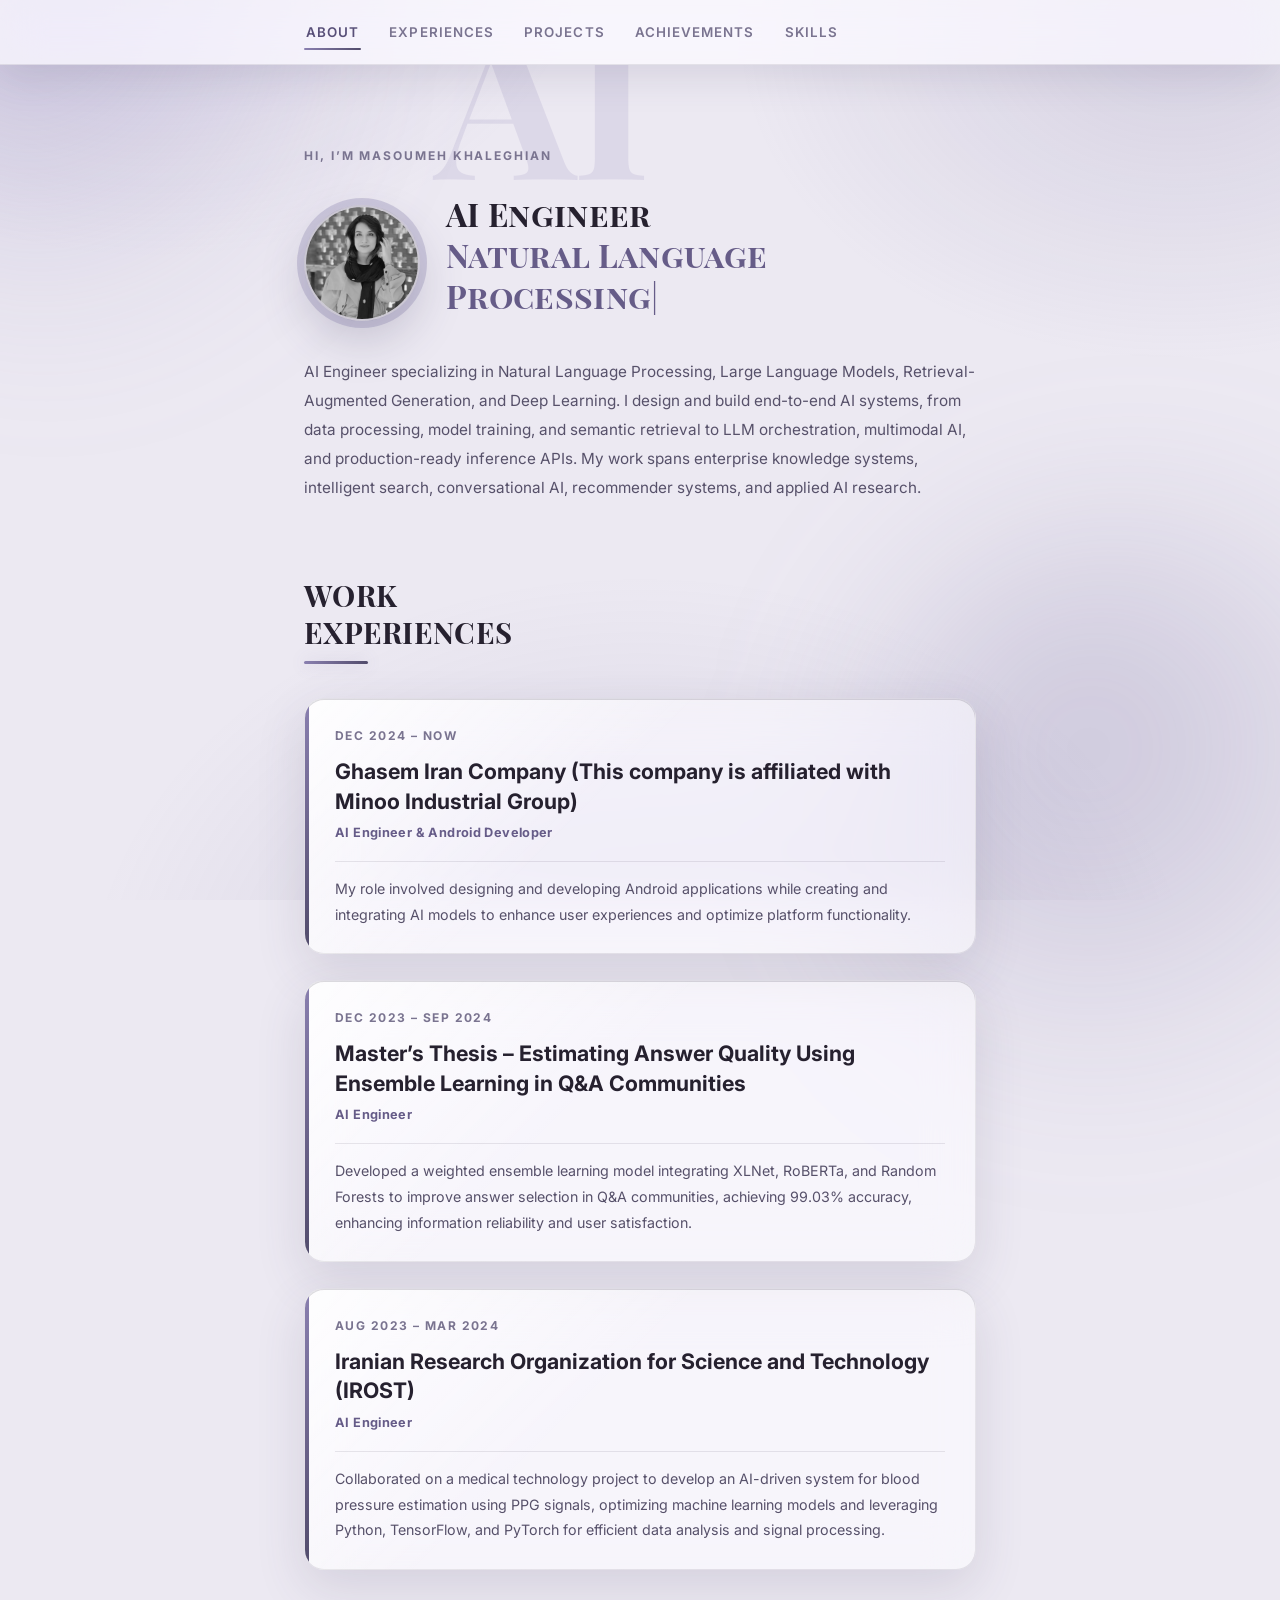
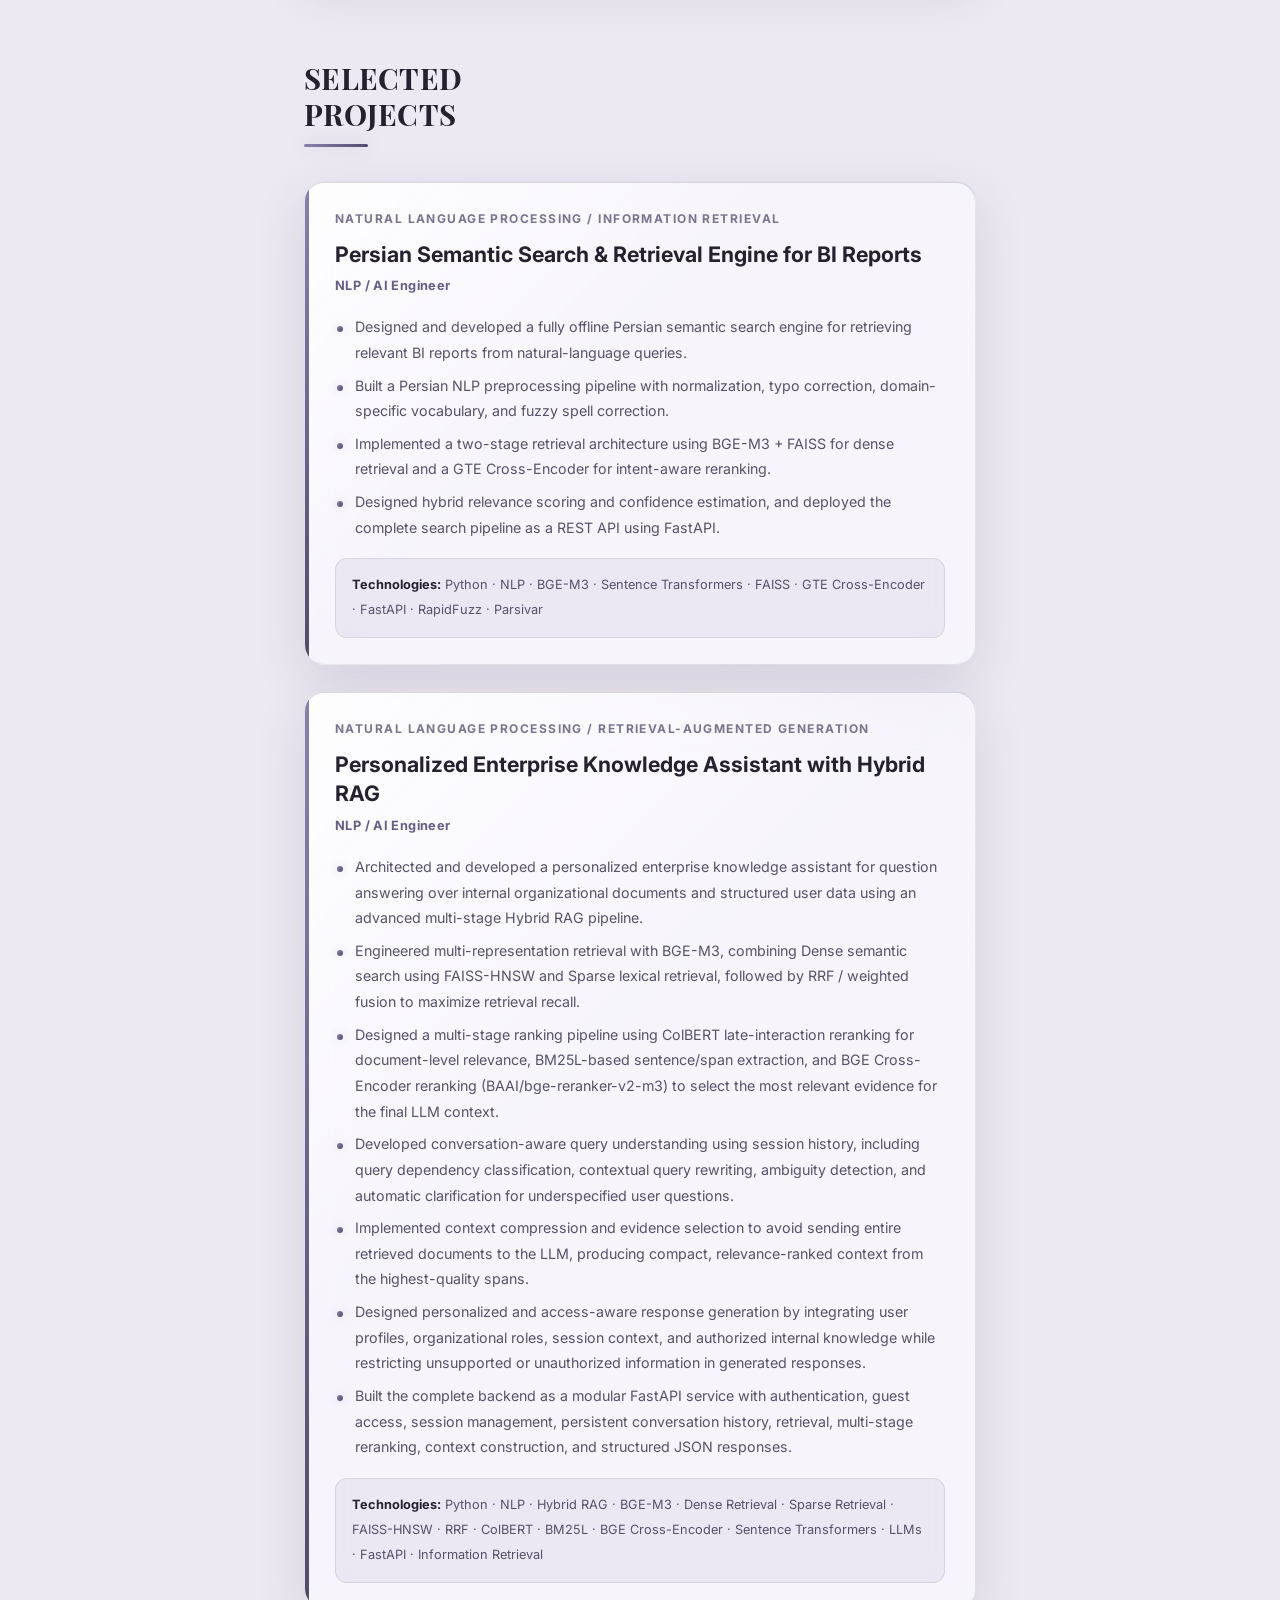
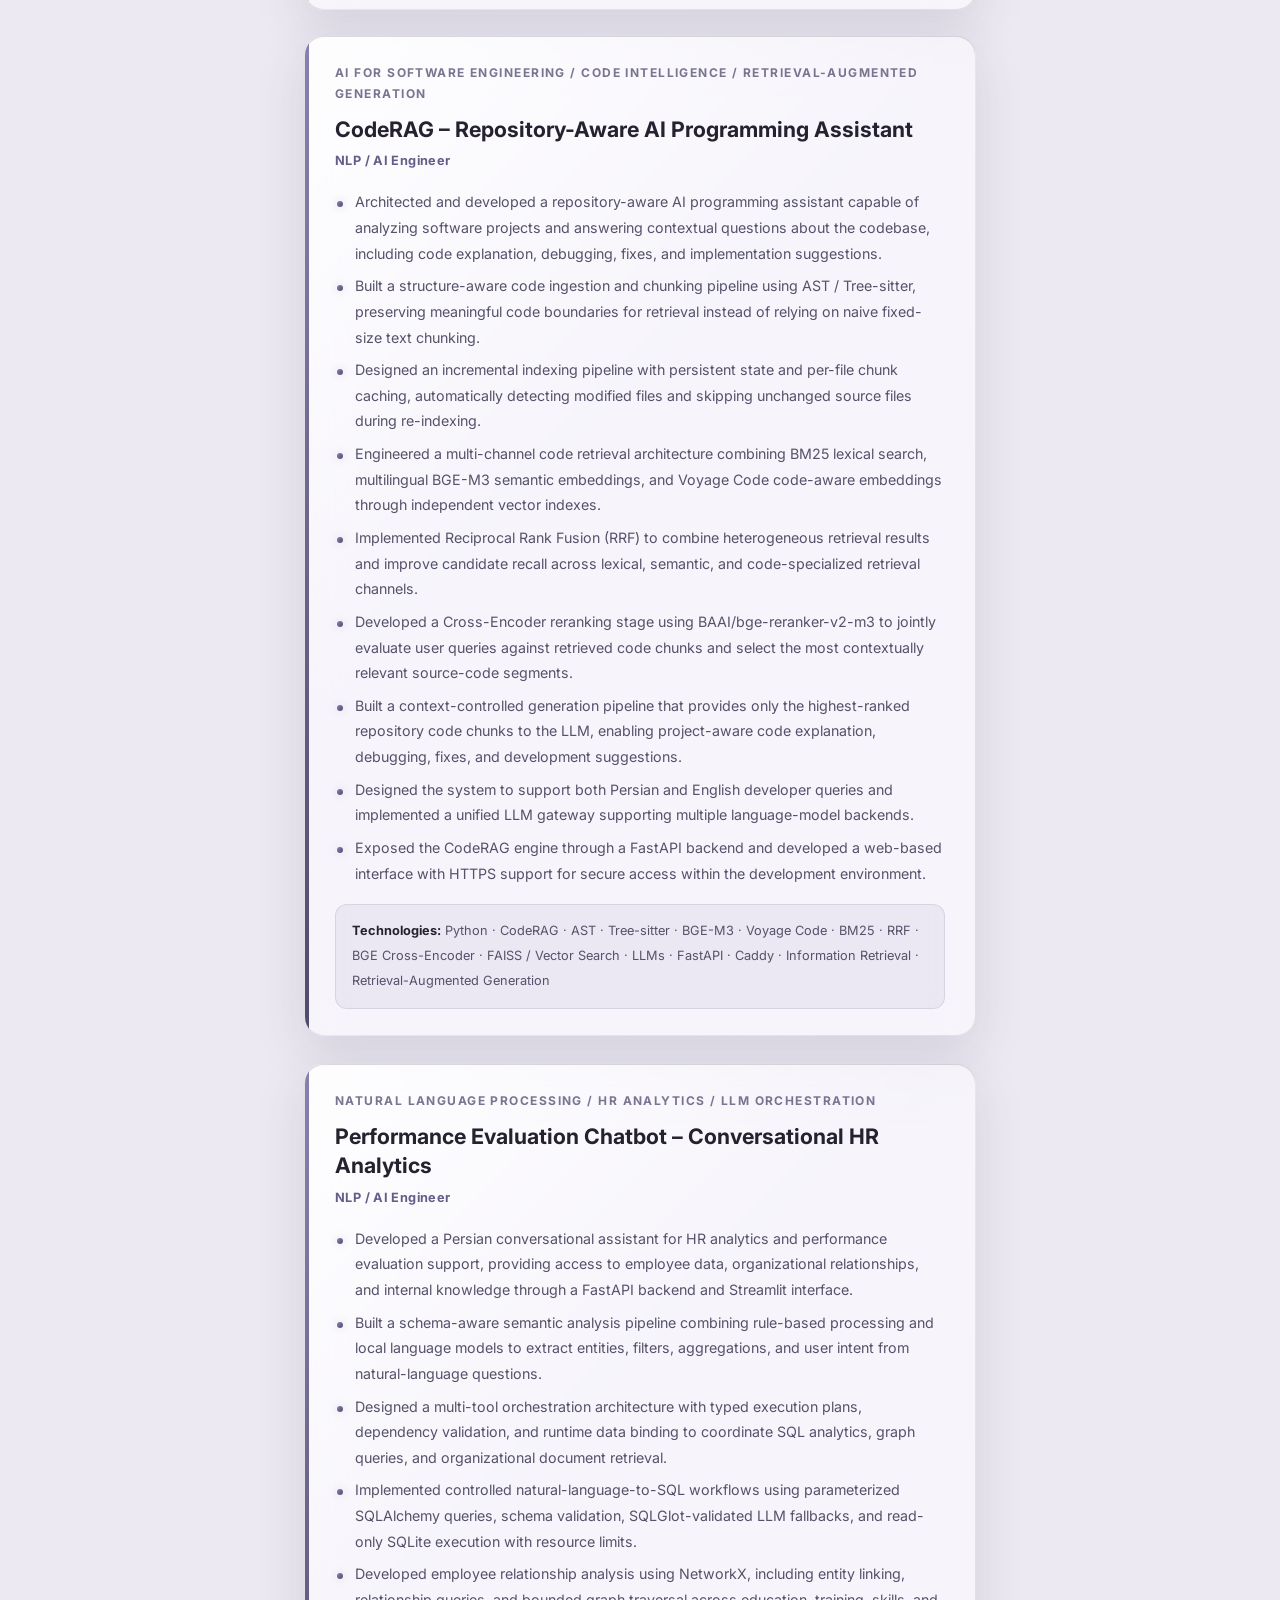
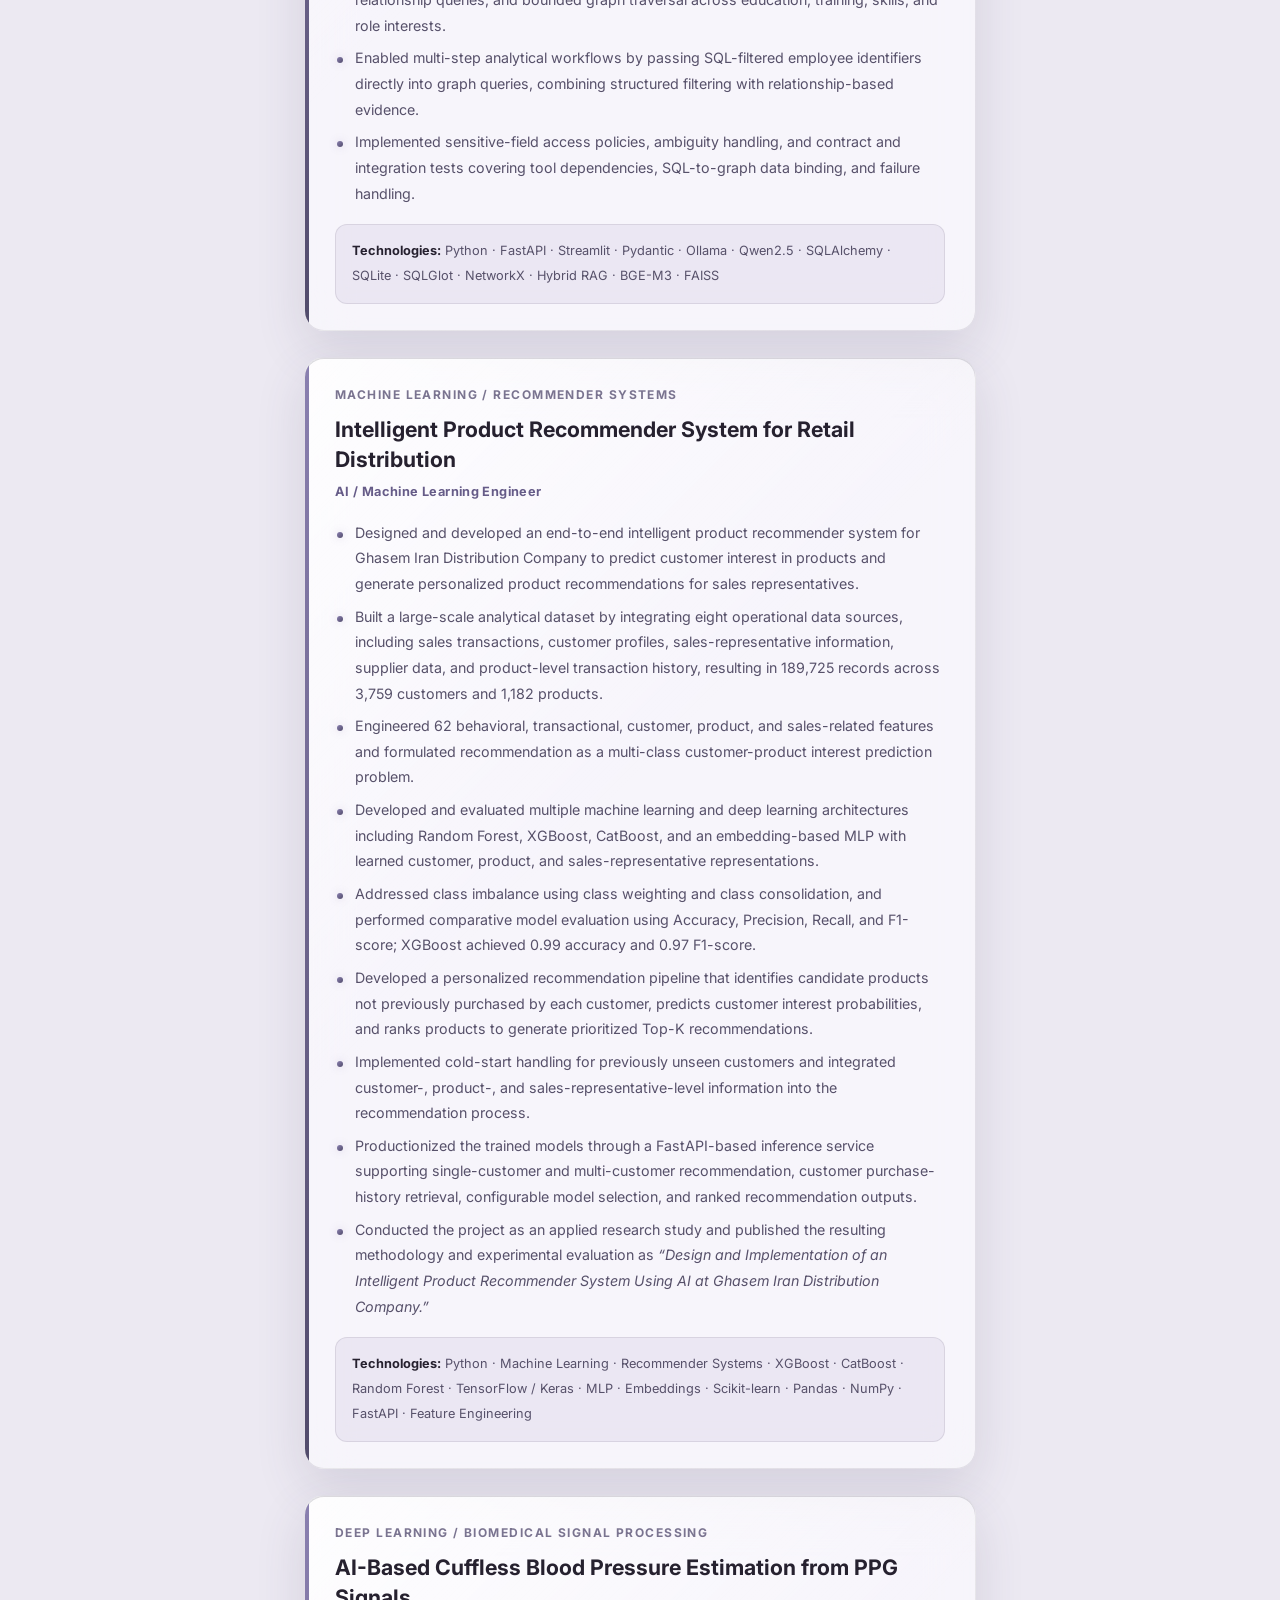
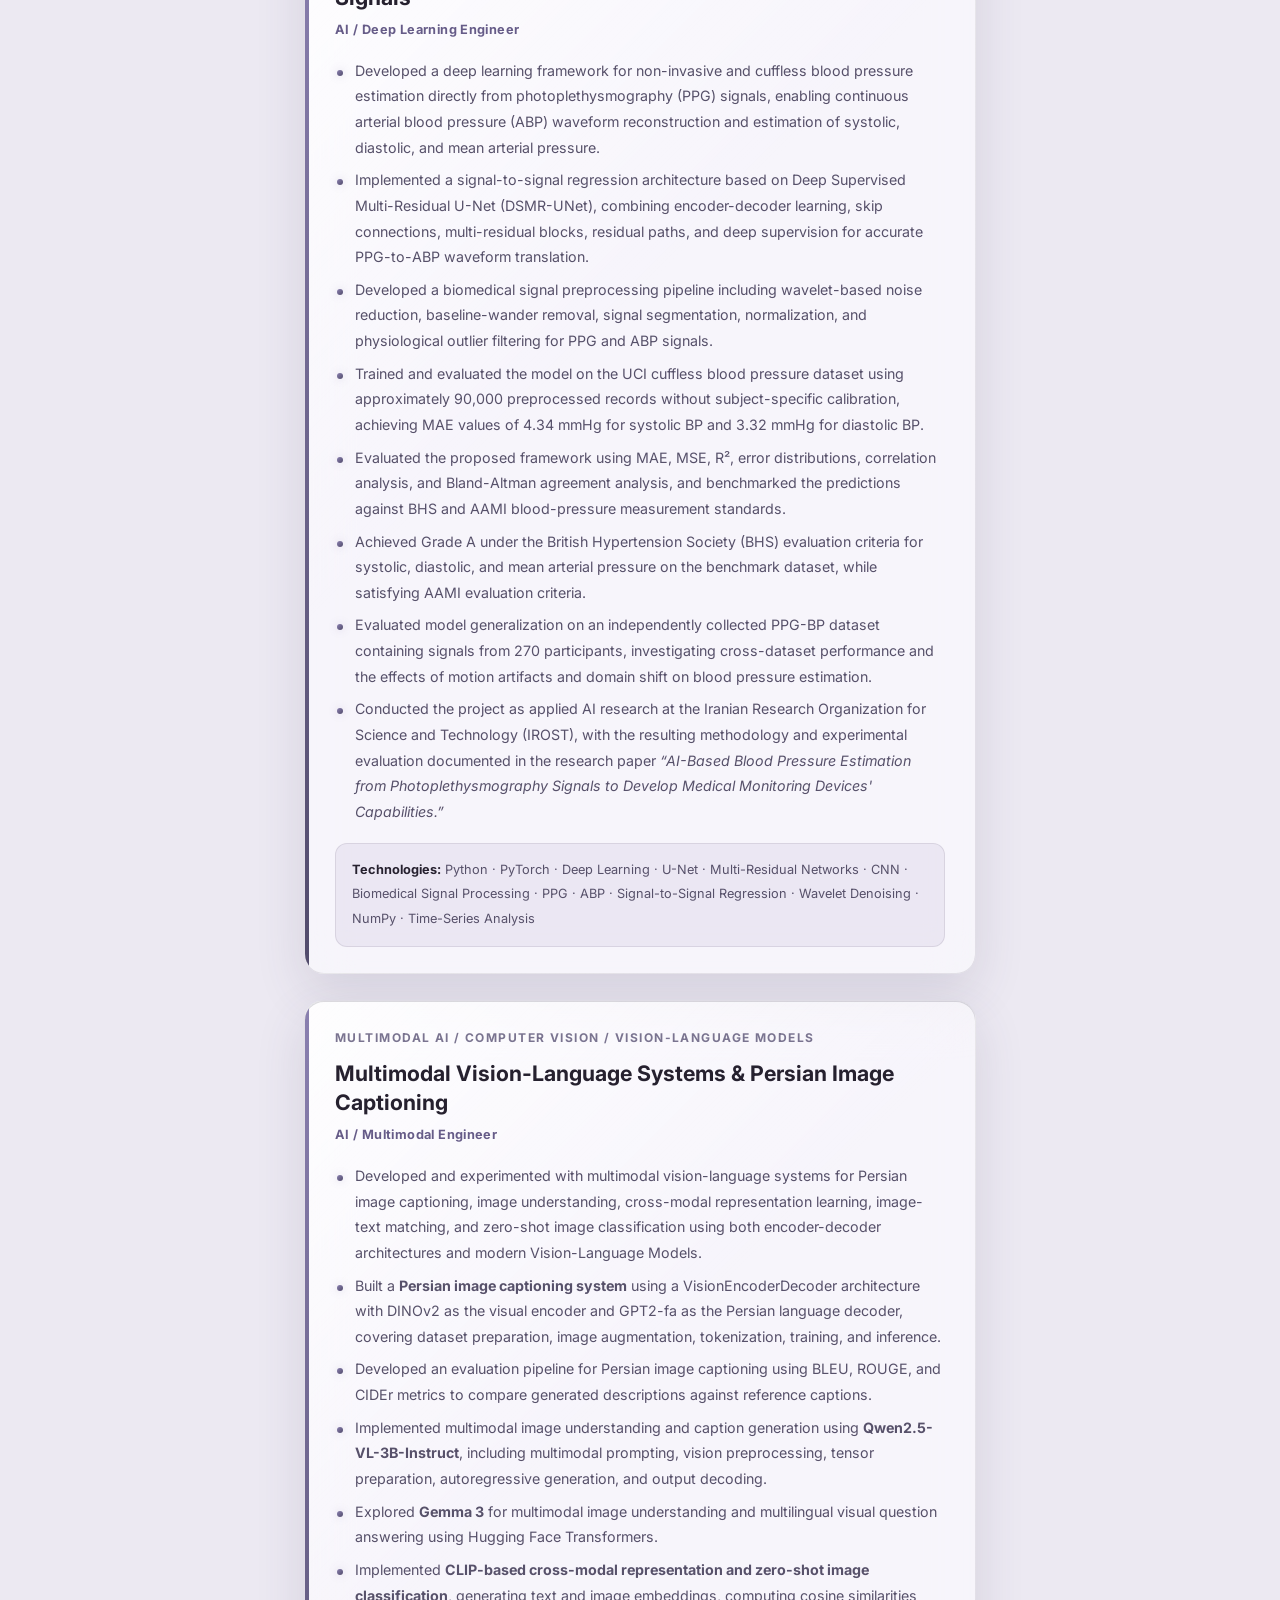
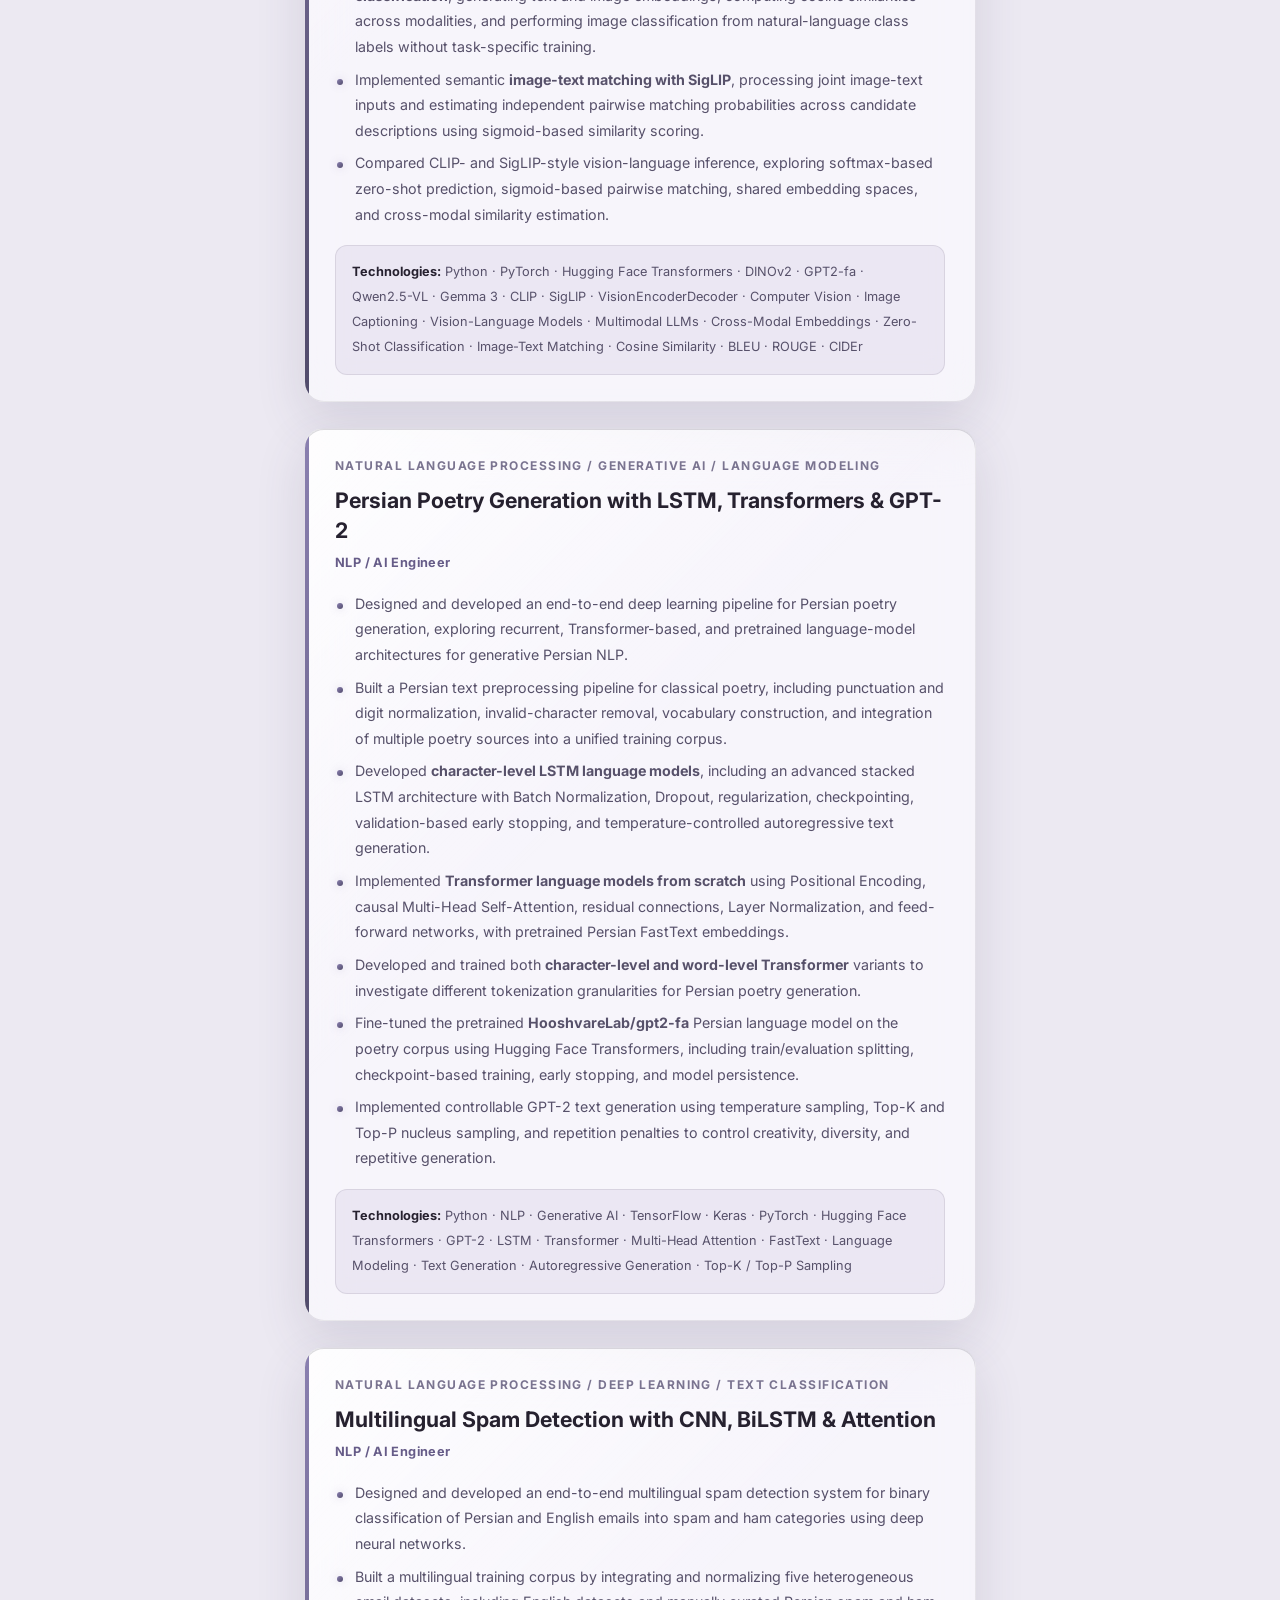
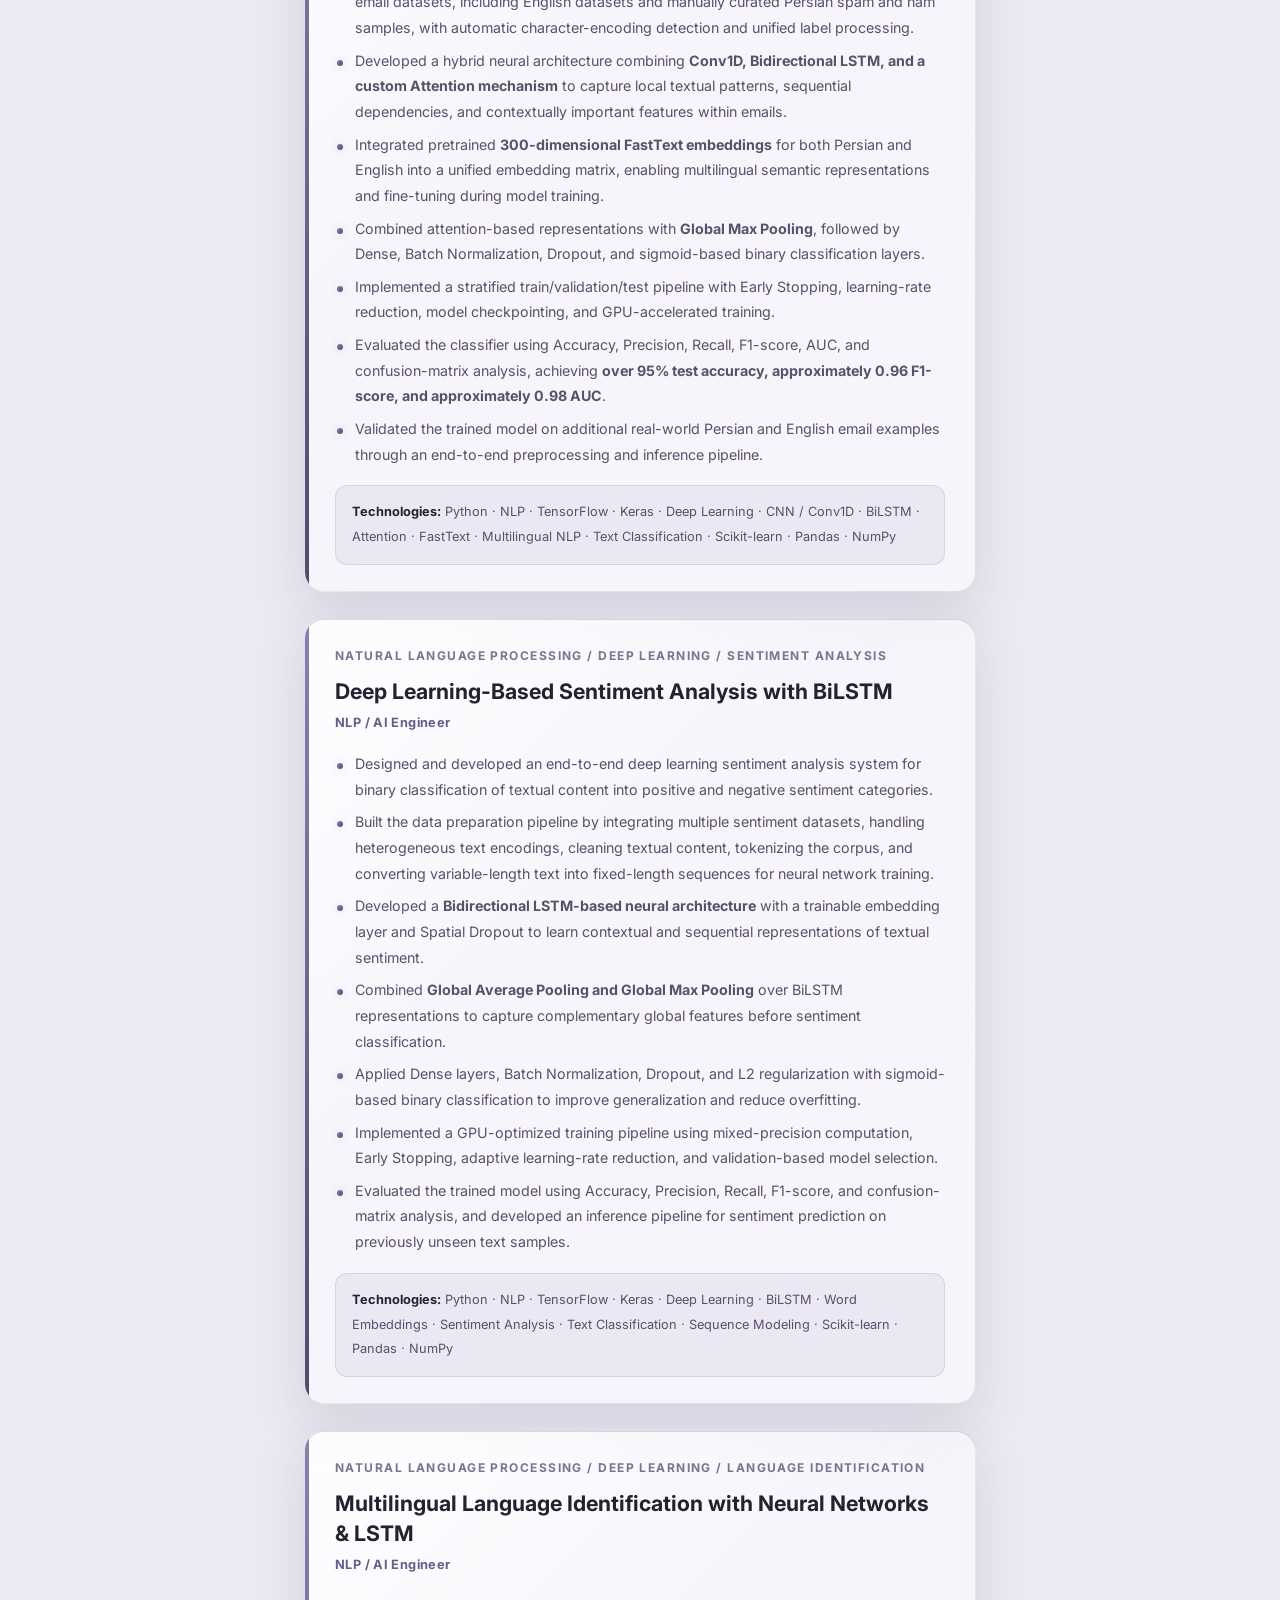
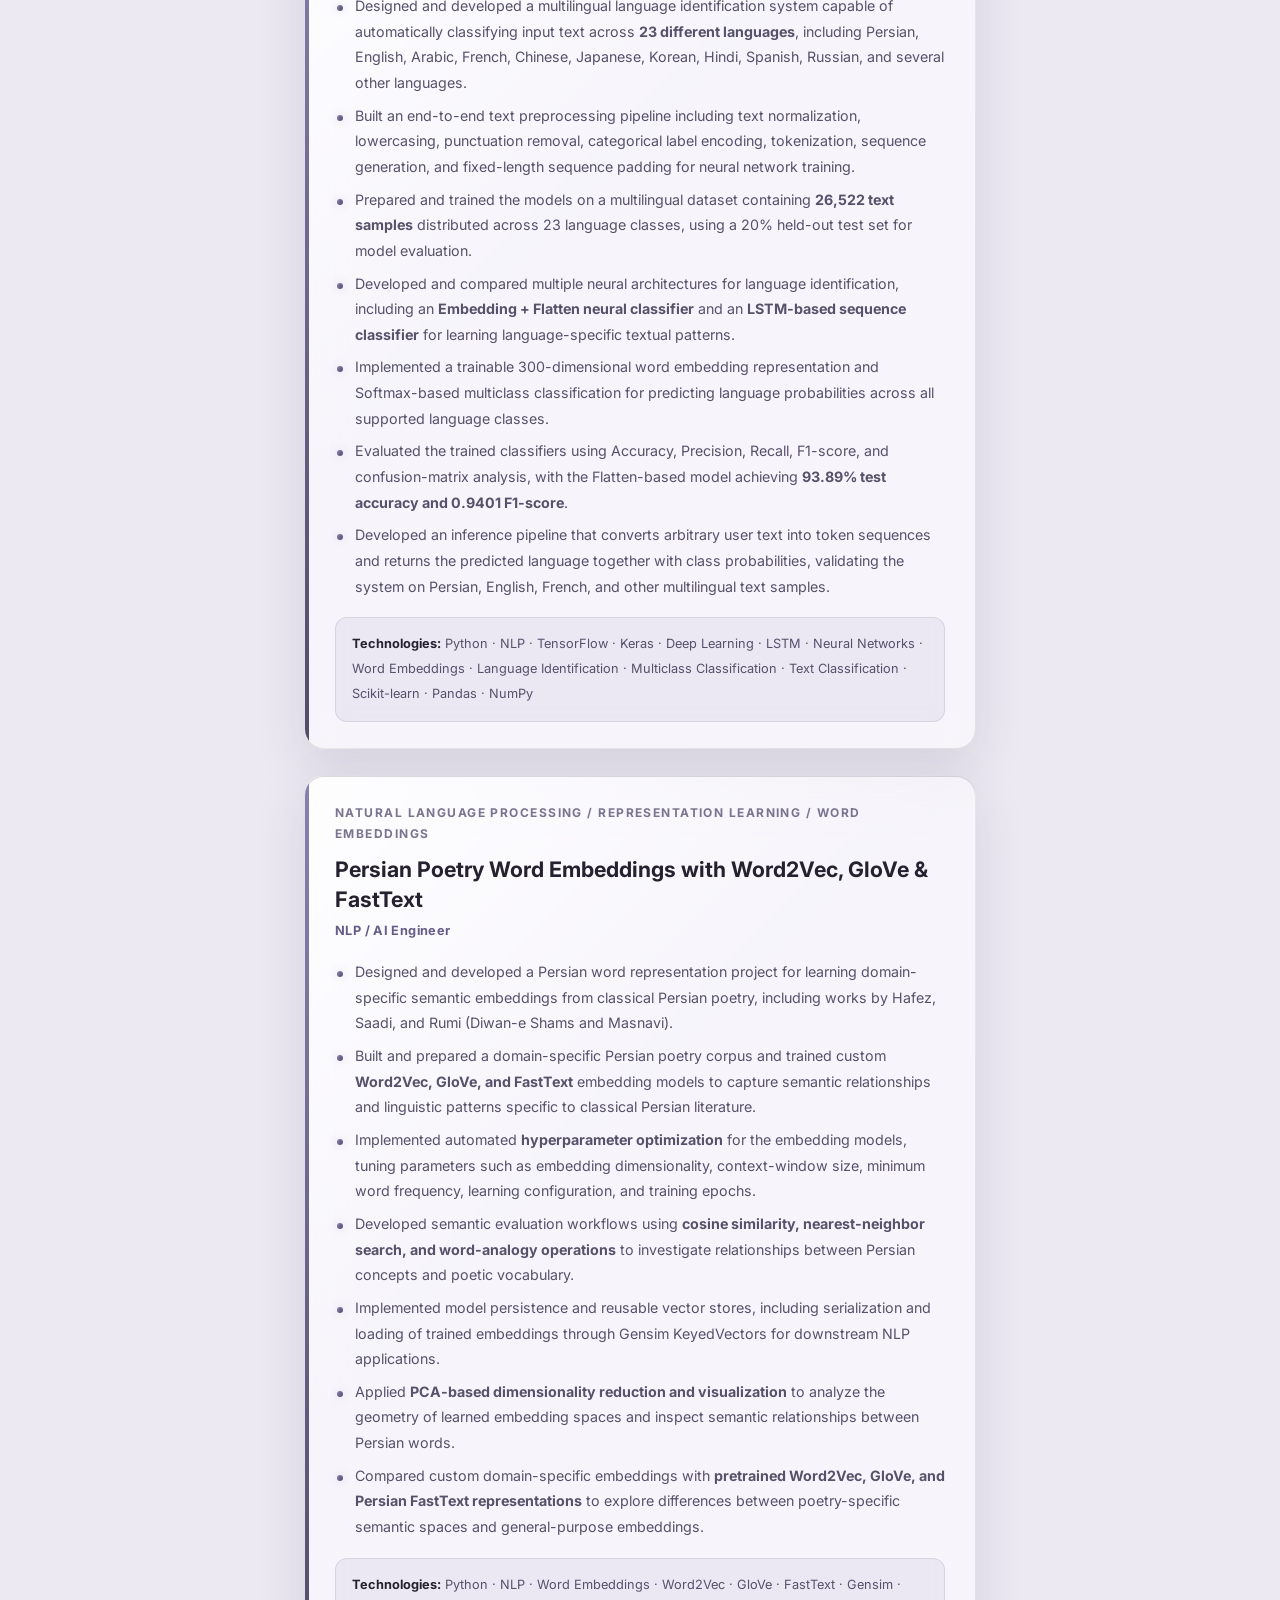
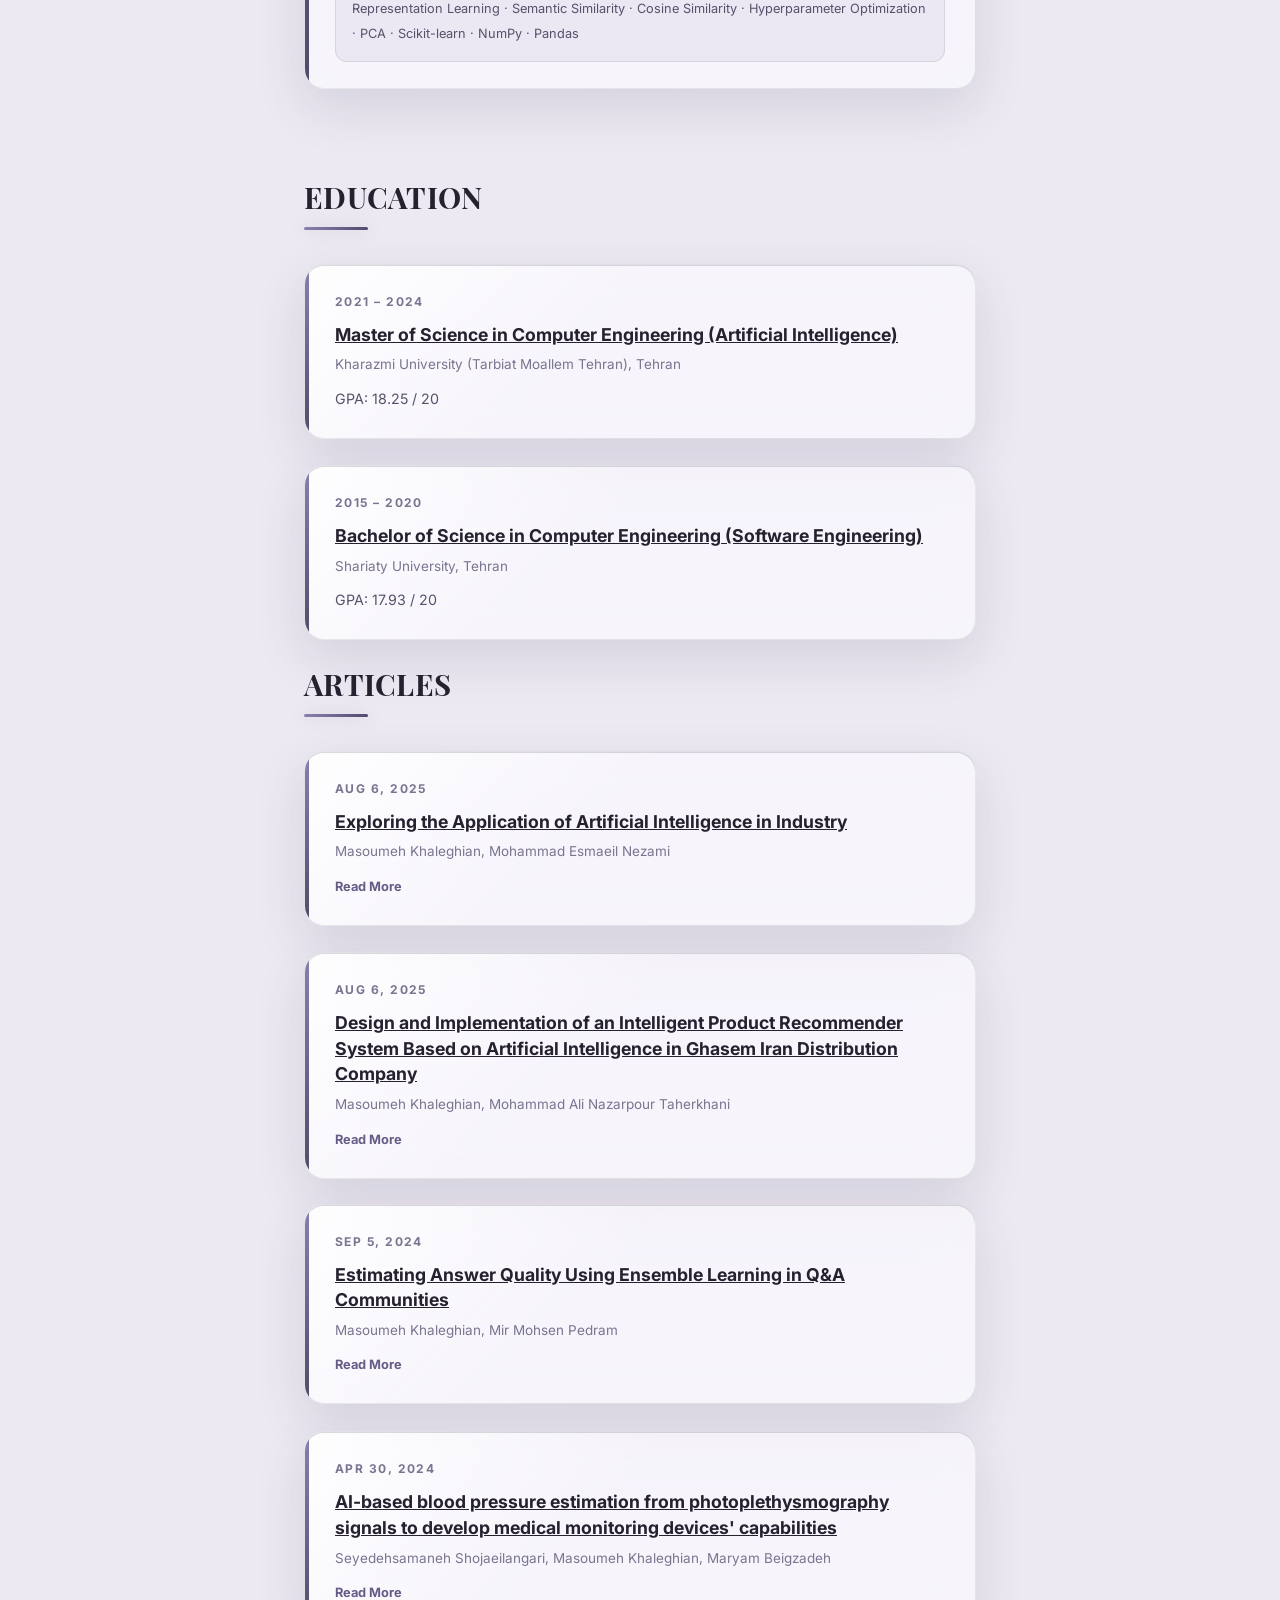
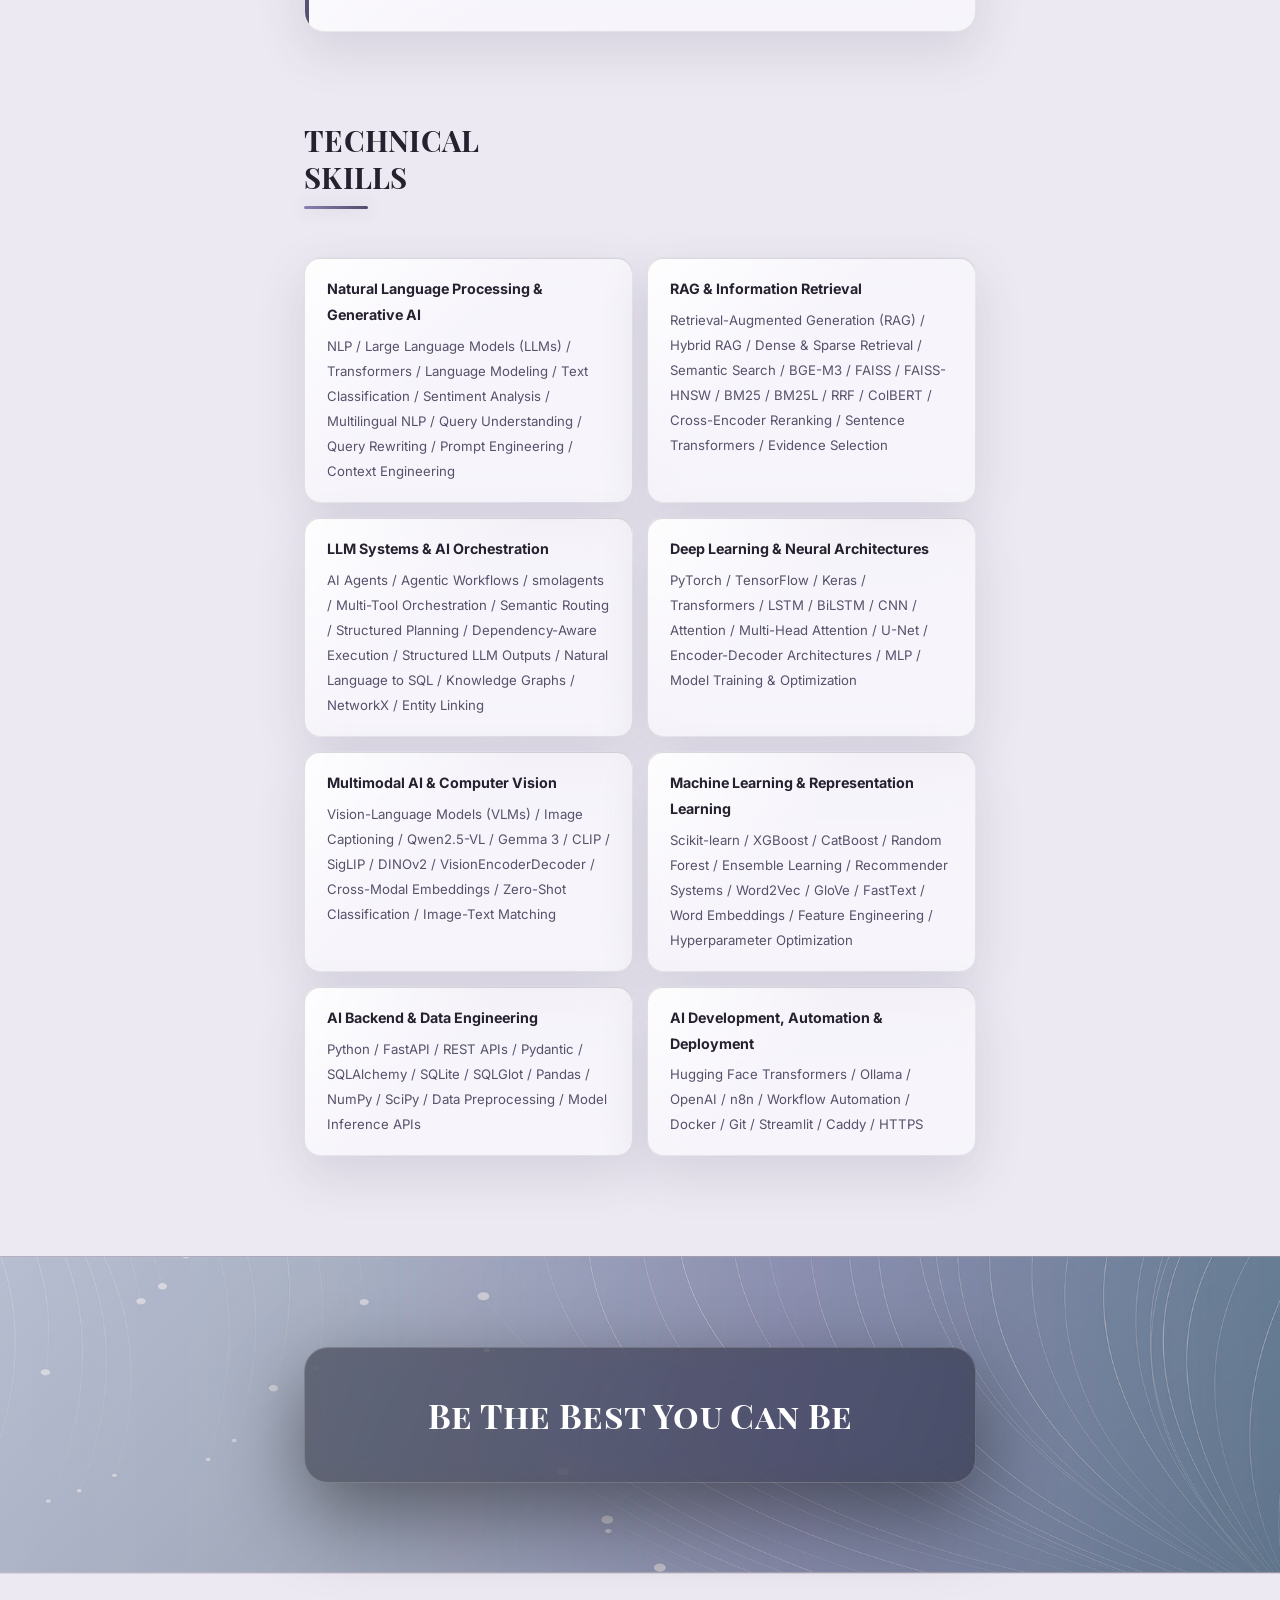
==== commit 169b0446: "Update index.html" ====
--- a/index.html
+++ b/index.html
@@ -885,9 +885,7 @@
 	<!-- Technical Skills -->
 	<div class="skills section second" id="skills">
 	    <div class="container">
-	
 	        <h1>Technical<br>Skills</h1>
-	
 	        <ul class="skill-list list-flat">
 	            <li>Natural Language Processing & Generative AI</li>
 	            <li>
@@ -897,7 +895,6 @@
 	                Prompt Engineering / Context Engineering
 	            </li>
 	        </ul>
-	
 	        <ul class="skill-list list-flat">
 	            <li>RAG & Information Retrieval</li>
 	            <li>
@@ -908,17 +905,16 @@
 	                Sentence Transformers / Evidence Selection
 	            </li>
 	        </ul>
-	
 	        <ul class="skill-list list-flat">
-	            <li>LLM Systems & AI Orchestration</li>
-	            <li>
-	                Multi-Tool Orchestration / Semantic Routing /
-	                Structured Planning / Dependency-Aware Execution /
-	                Structured LLM Outputs / Natural Language to SQL /
-	                Knowledge Graphs / NetworkX / Entity Linking
-	            </li>
-	        </ul>
-	
+			    <li>LLM Systems & AI Orchestration</li>
+			    <li>
+			        AI Agents / Agentic Workflows / smolagents /
+			        Multi-Tool Orchestration / Semantic Routing /
+			        Structured Planning / Dependency-Aware Execution /
+			        Structured LLM Outputs / Natural Language to SQL /
+			        Knowledge Graphs / NetworkX / Entity Linking
+			    </li>
+			</ul>
 	        <ul class="skill-list list-flat">
 	            <li>Deep Learning & Neural Architectures</li>
 	            <li>
@@ -929,7 +925,6 @@
 	                Model Training & Optimization
 	            </li>
 	        </ul>
-	
 	        <ul class="skill-list list-flat">
 	            <li>Multimodal AI & Computer Vision</li>
 	            <li>
@@ -940,7 +935,6 @@
 	                Image-Text Matching
 	            </li>
 	        </ul>
-	
 	        <ul class="skill-list list-flat">
 	            <li>Machine Learning & Representation Learning</li>
 	            <li>
@@ -951,7 +945,6 @@
 	                Hyperparameter Optimization
 	            </li>
 	        </ul>
-	
 	        <ul class="skill-list list-flat">
 	            <li>AI Backend & Data Engineering</li>
 	            <li>
@@ -961,15 +954,14 @@
 	                Data Preprocessing / Model Inference APIs
 	            </li>
 	        </ul>
-	
 	        <ul class="skill-list list-flat">
-	            <li>AI Development & Deployment Tools</li>
-	            <li>
-	                Hugging Face Transformers / Ollama / OpenAI /
-	                Docker / Git / Streamlit / Caddy / HTTPS
-	            </li>
-	        </ul>
-	
+			    <li>AI Development, Automation & Deployment</li>
+			    <li>
+			        Hugging Face Transformers / Ollama / OpenAI /
+			        n8n / Workflow Automation /
+			        Docker / Git / Streamlit / Caddy / HTTPS
+			    </li>
+			</ul>
 	    </div>
 	</div>
 
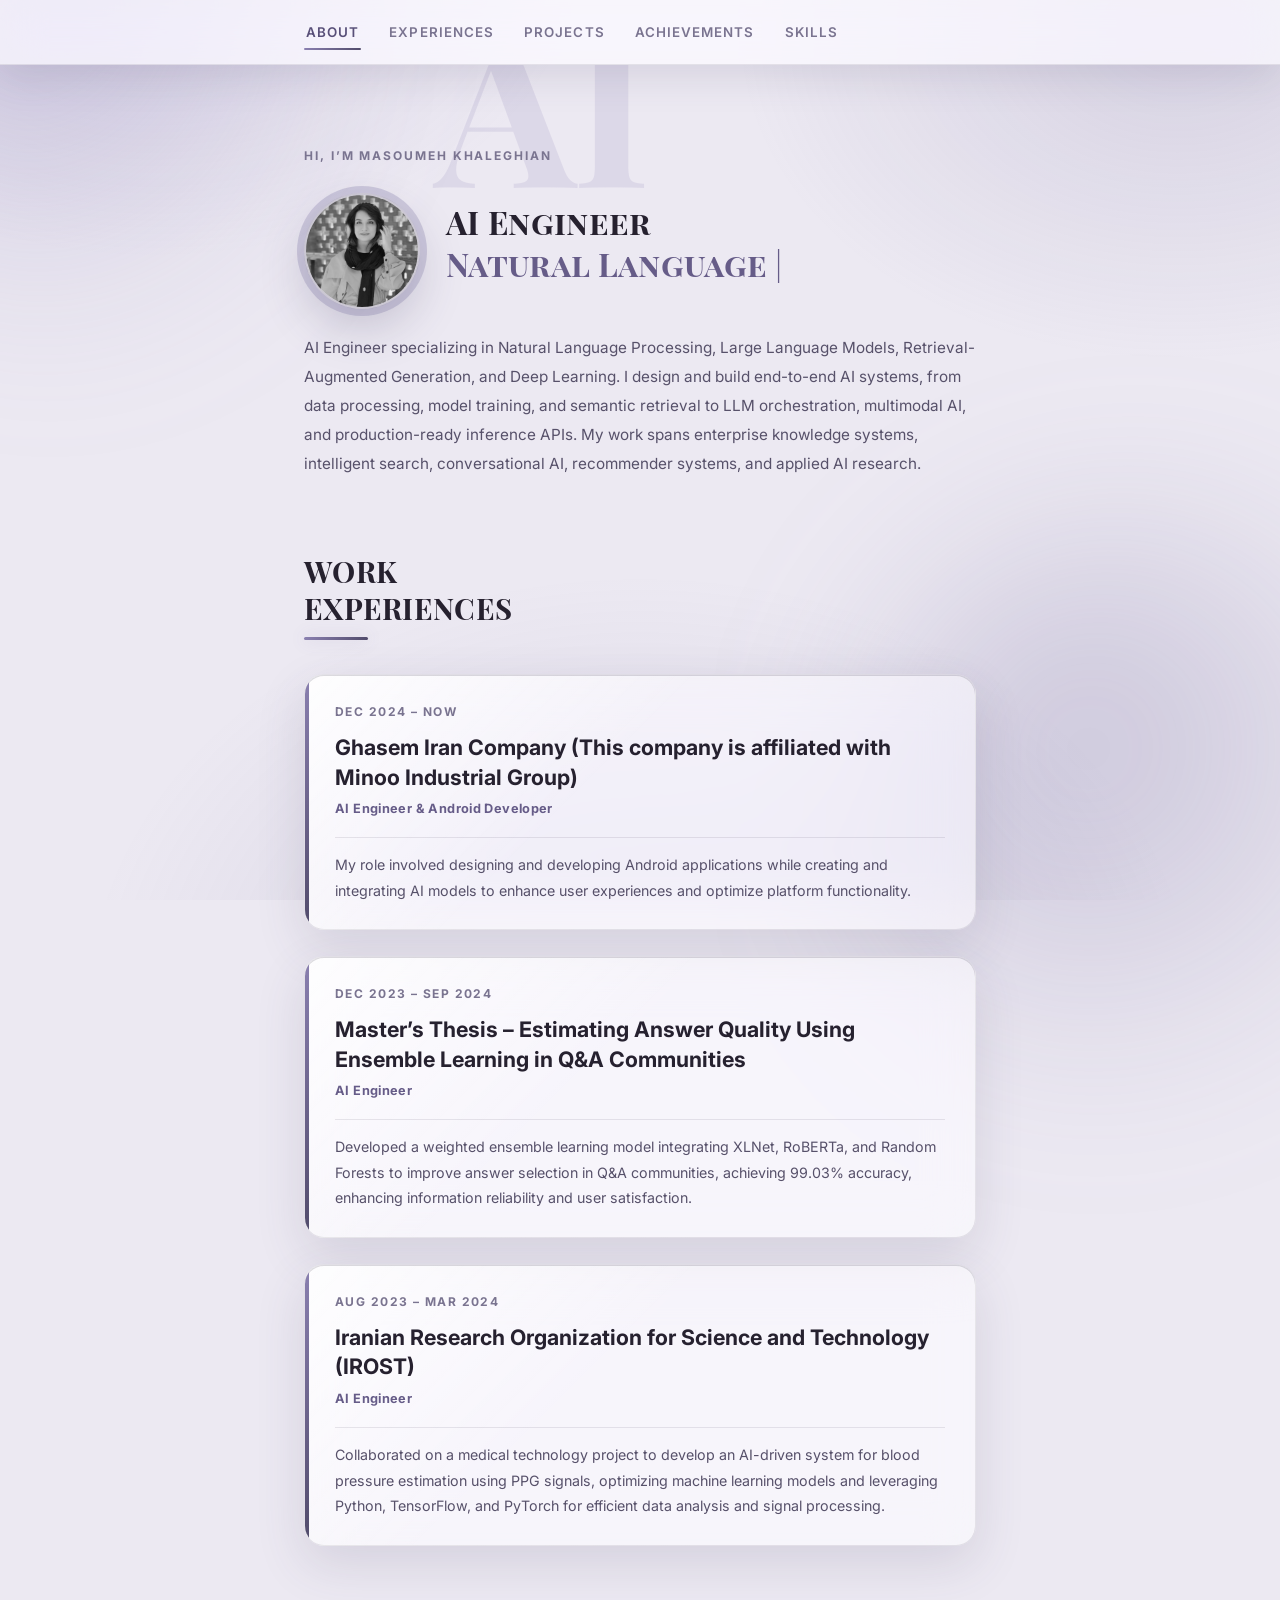
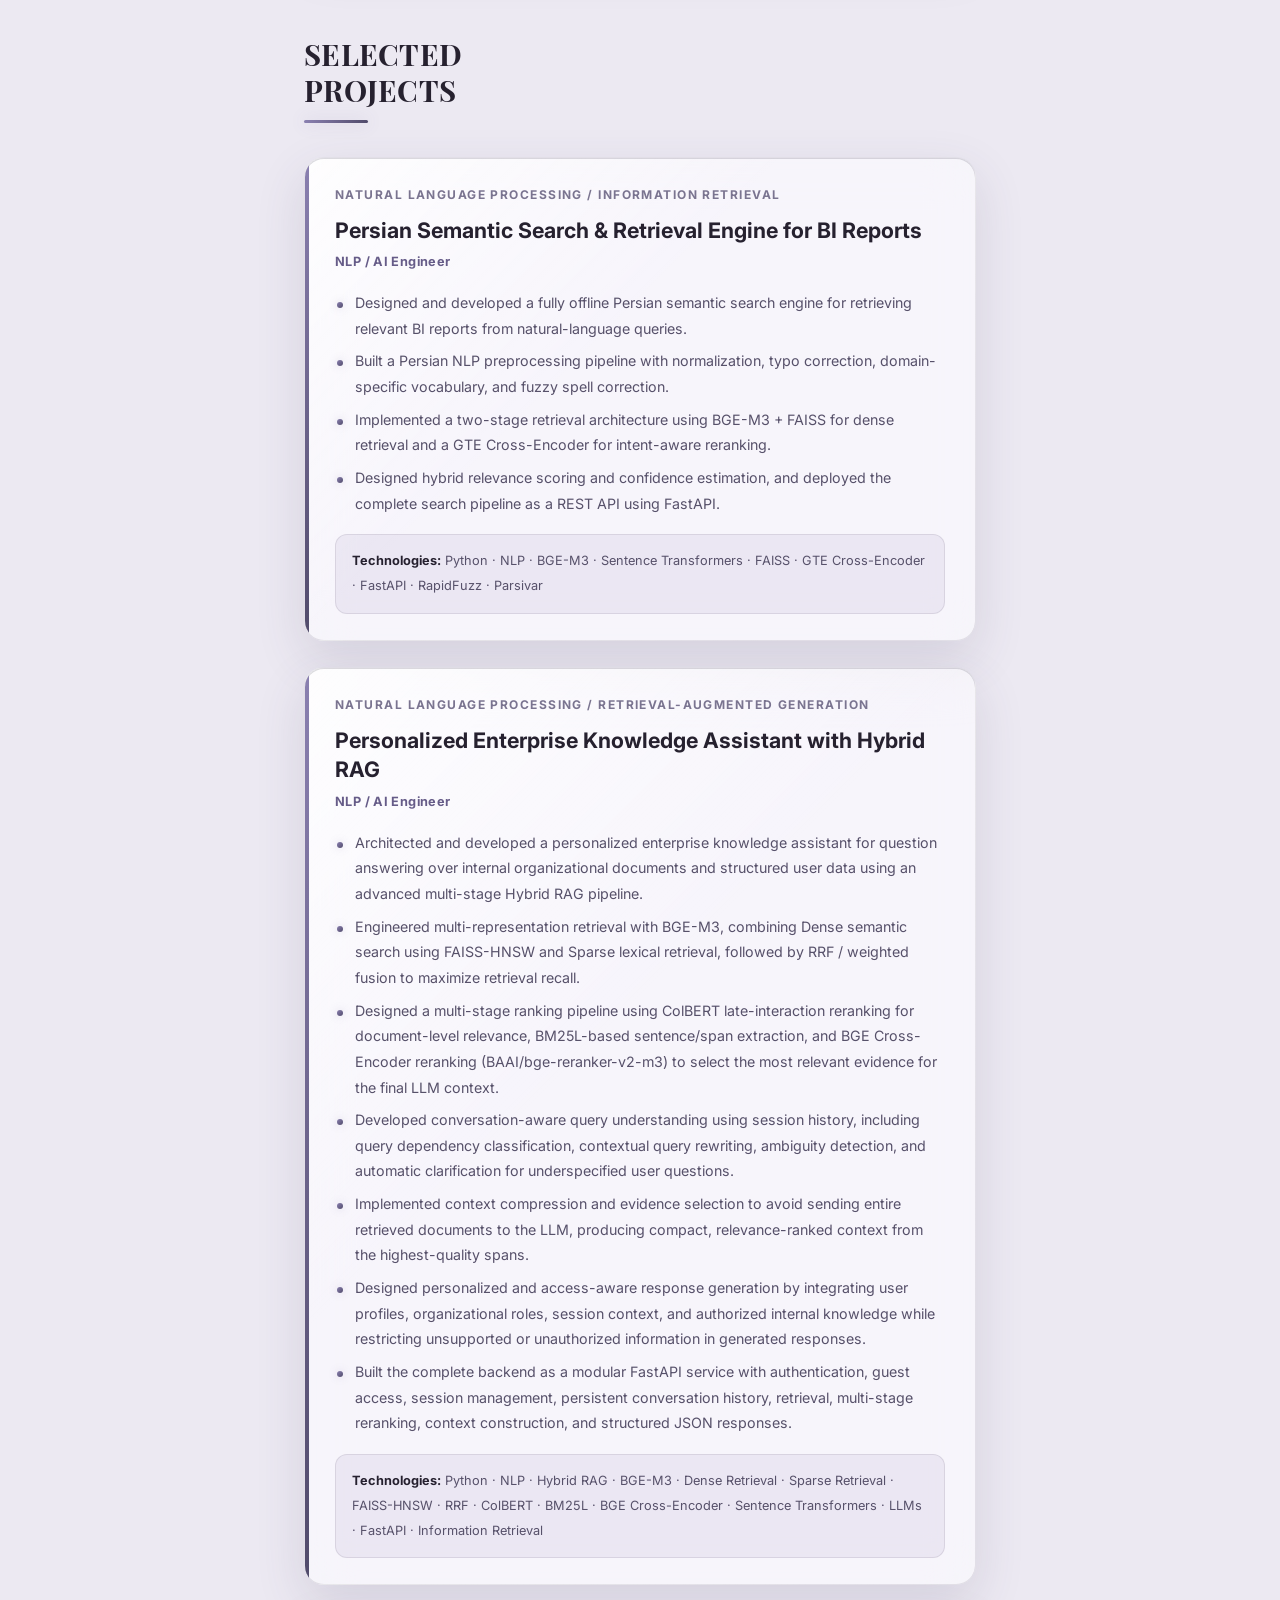
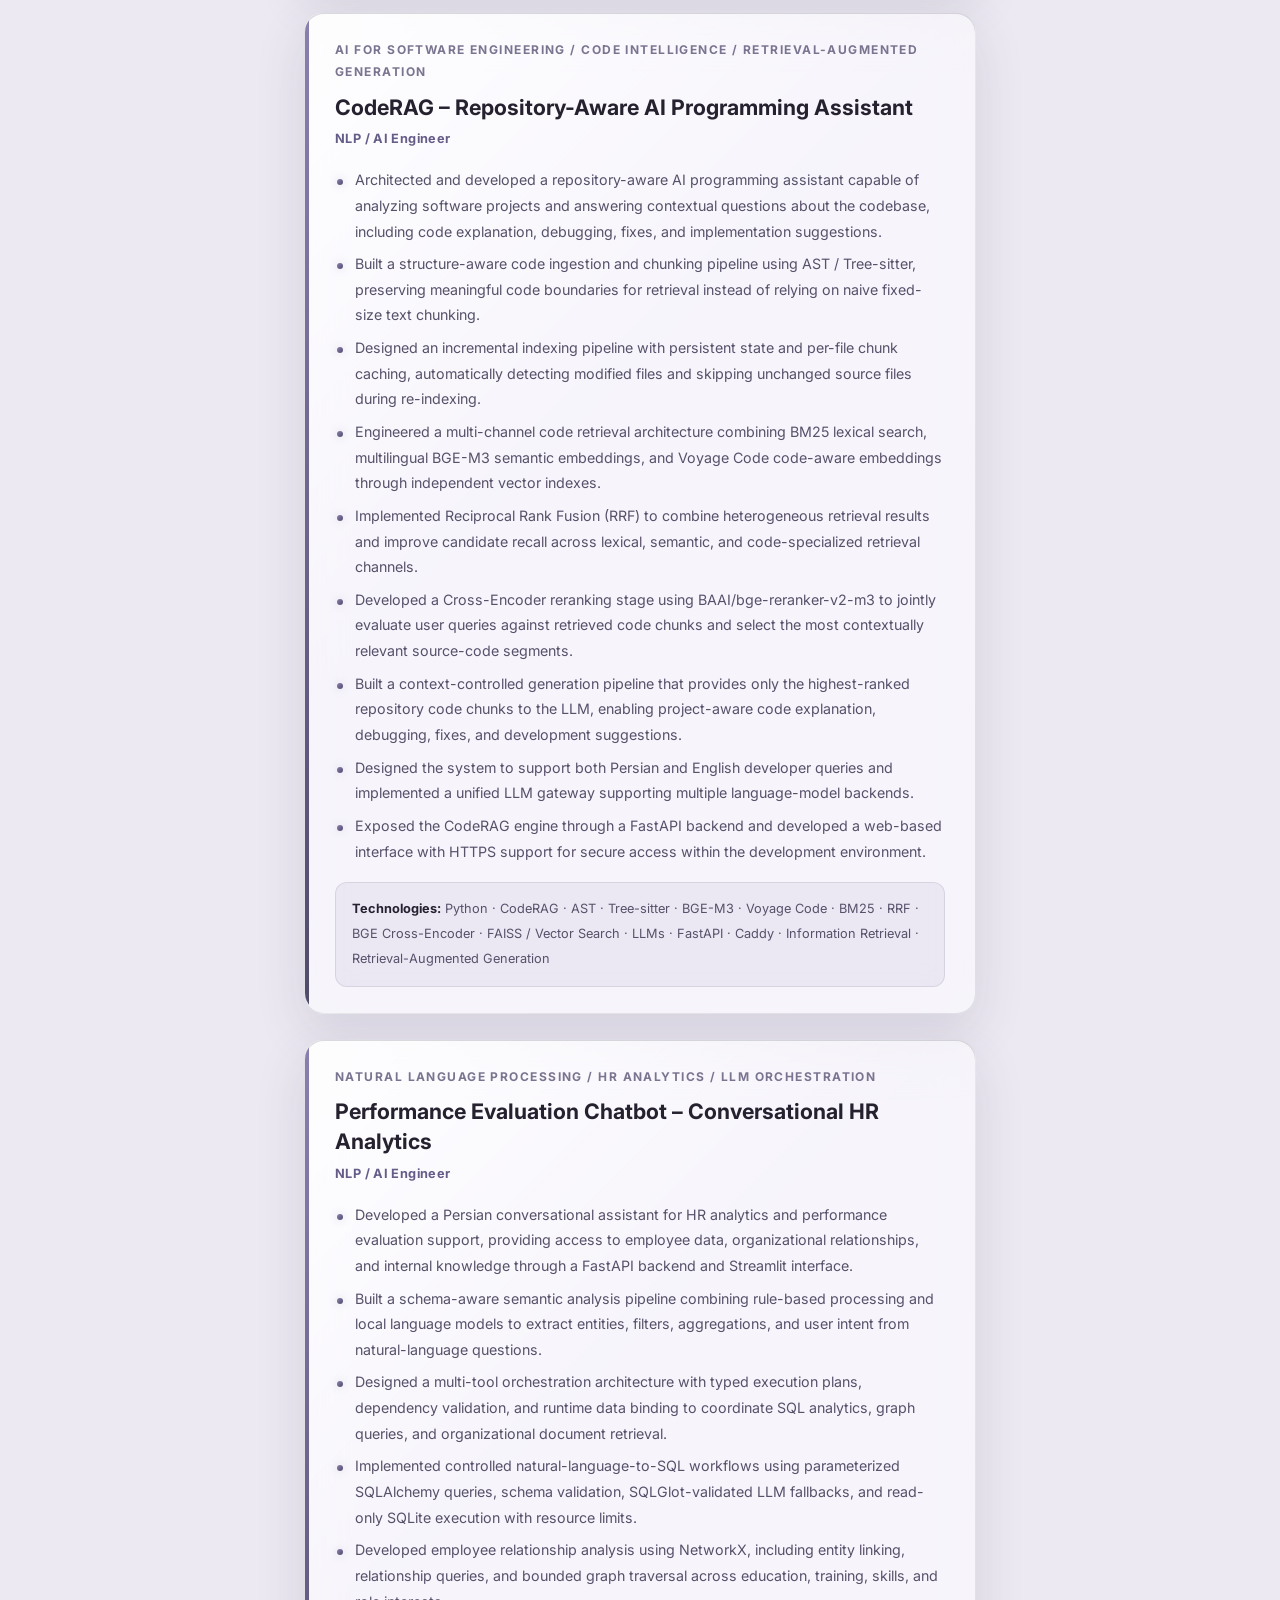
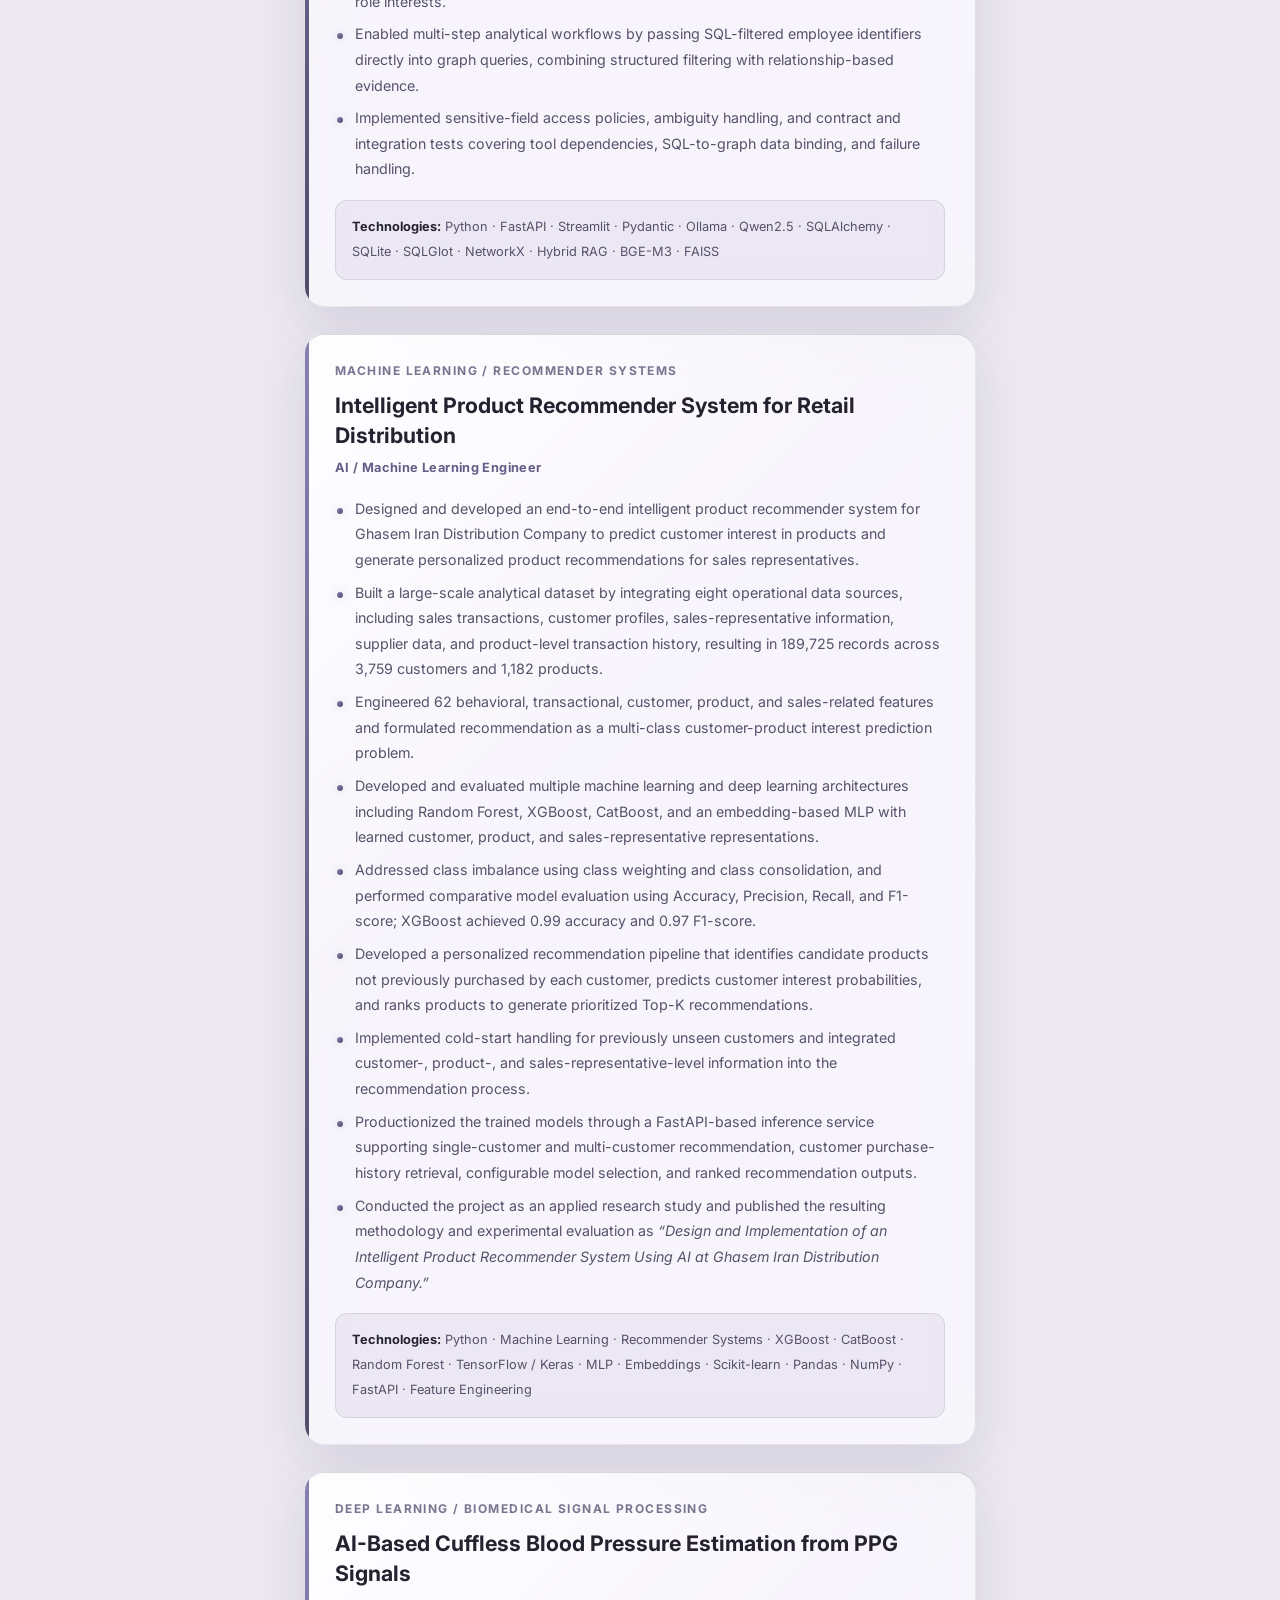
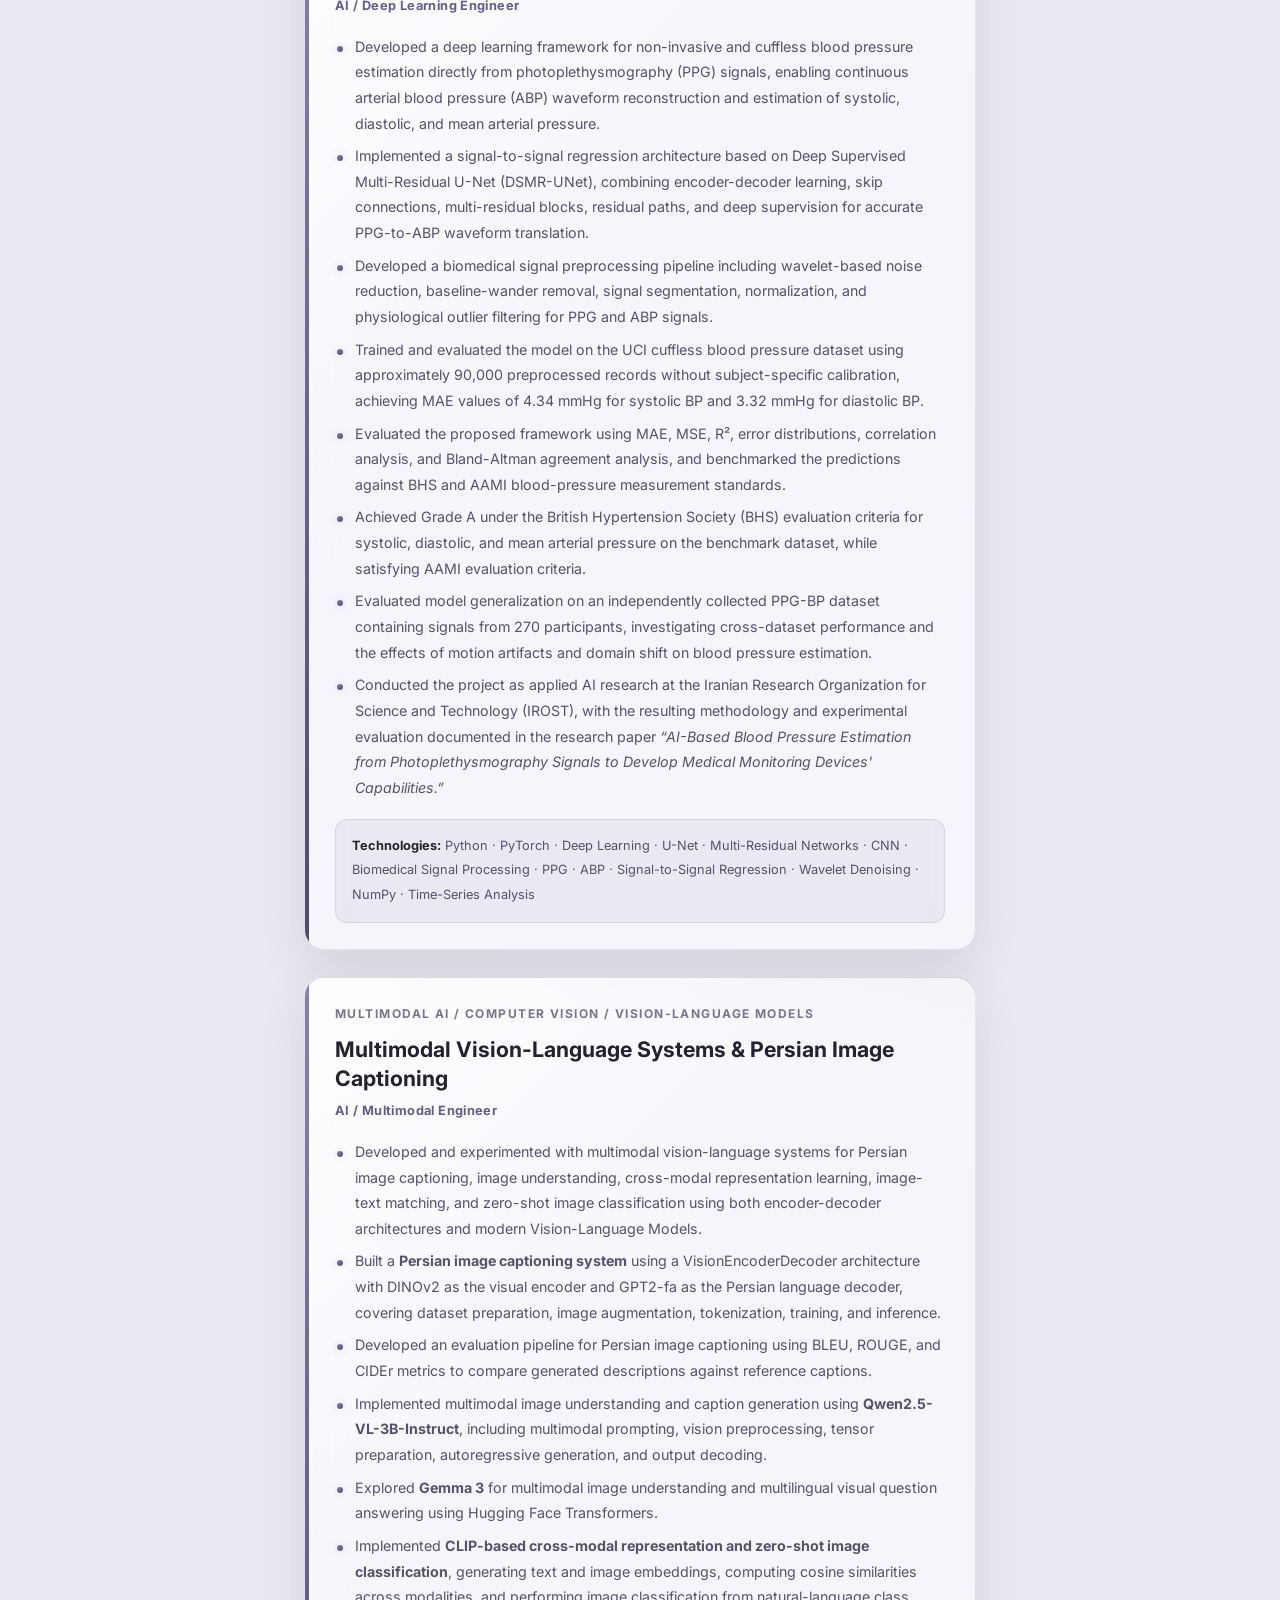
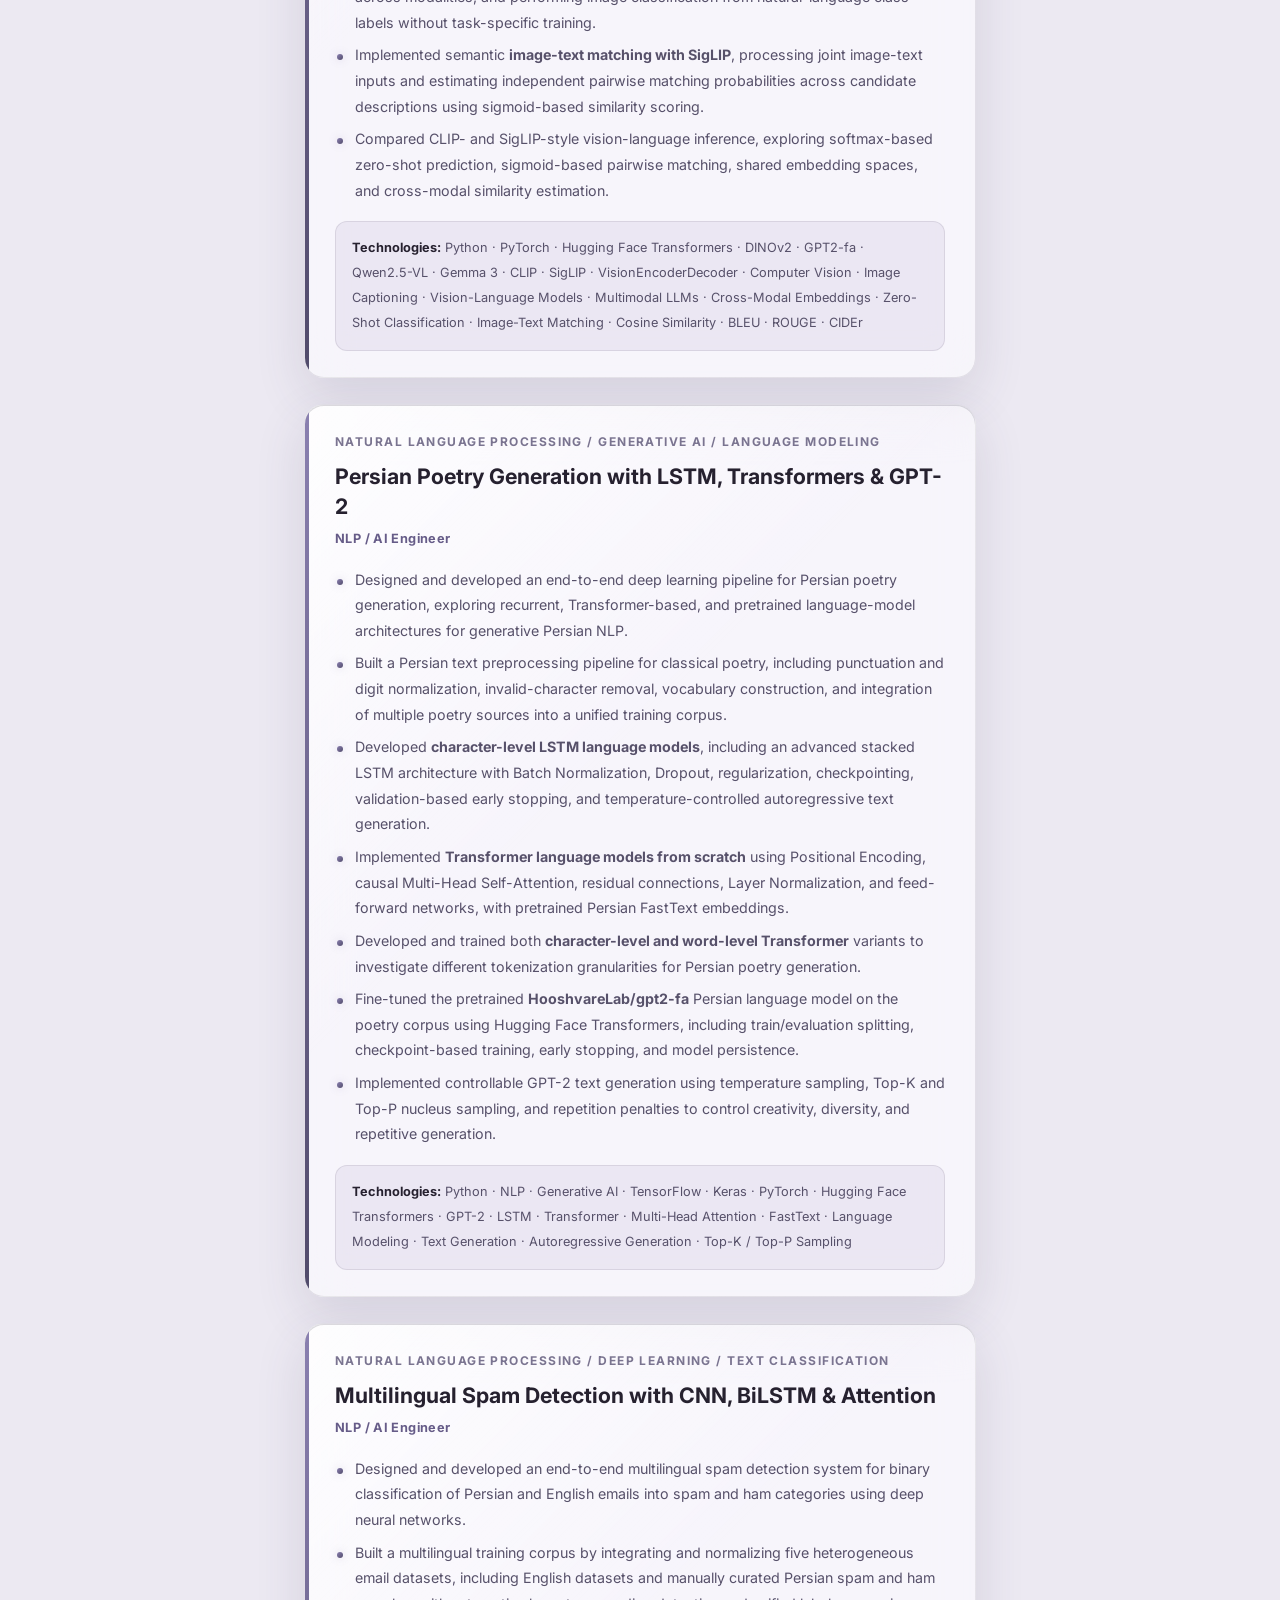
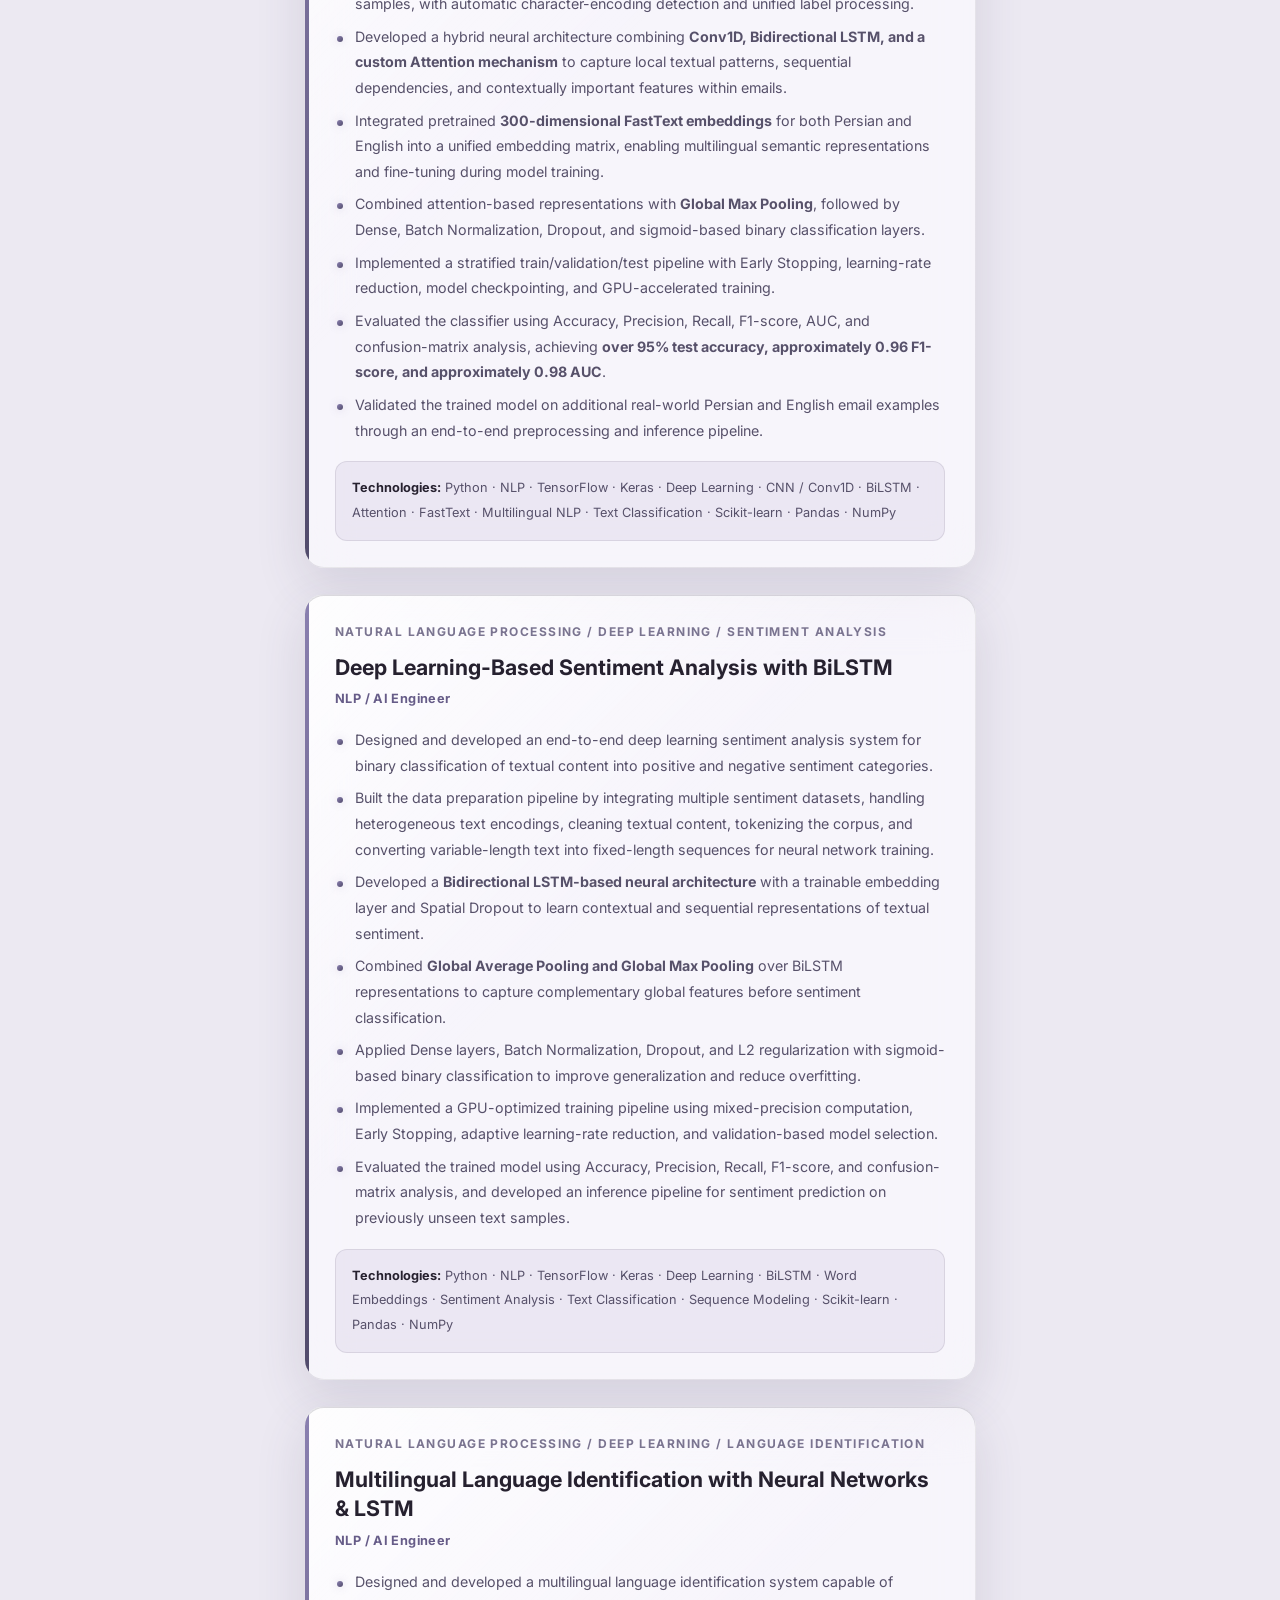
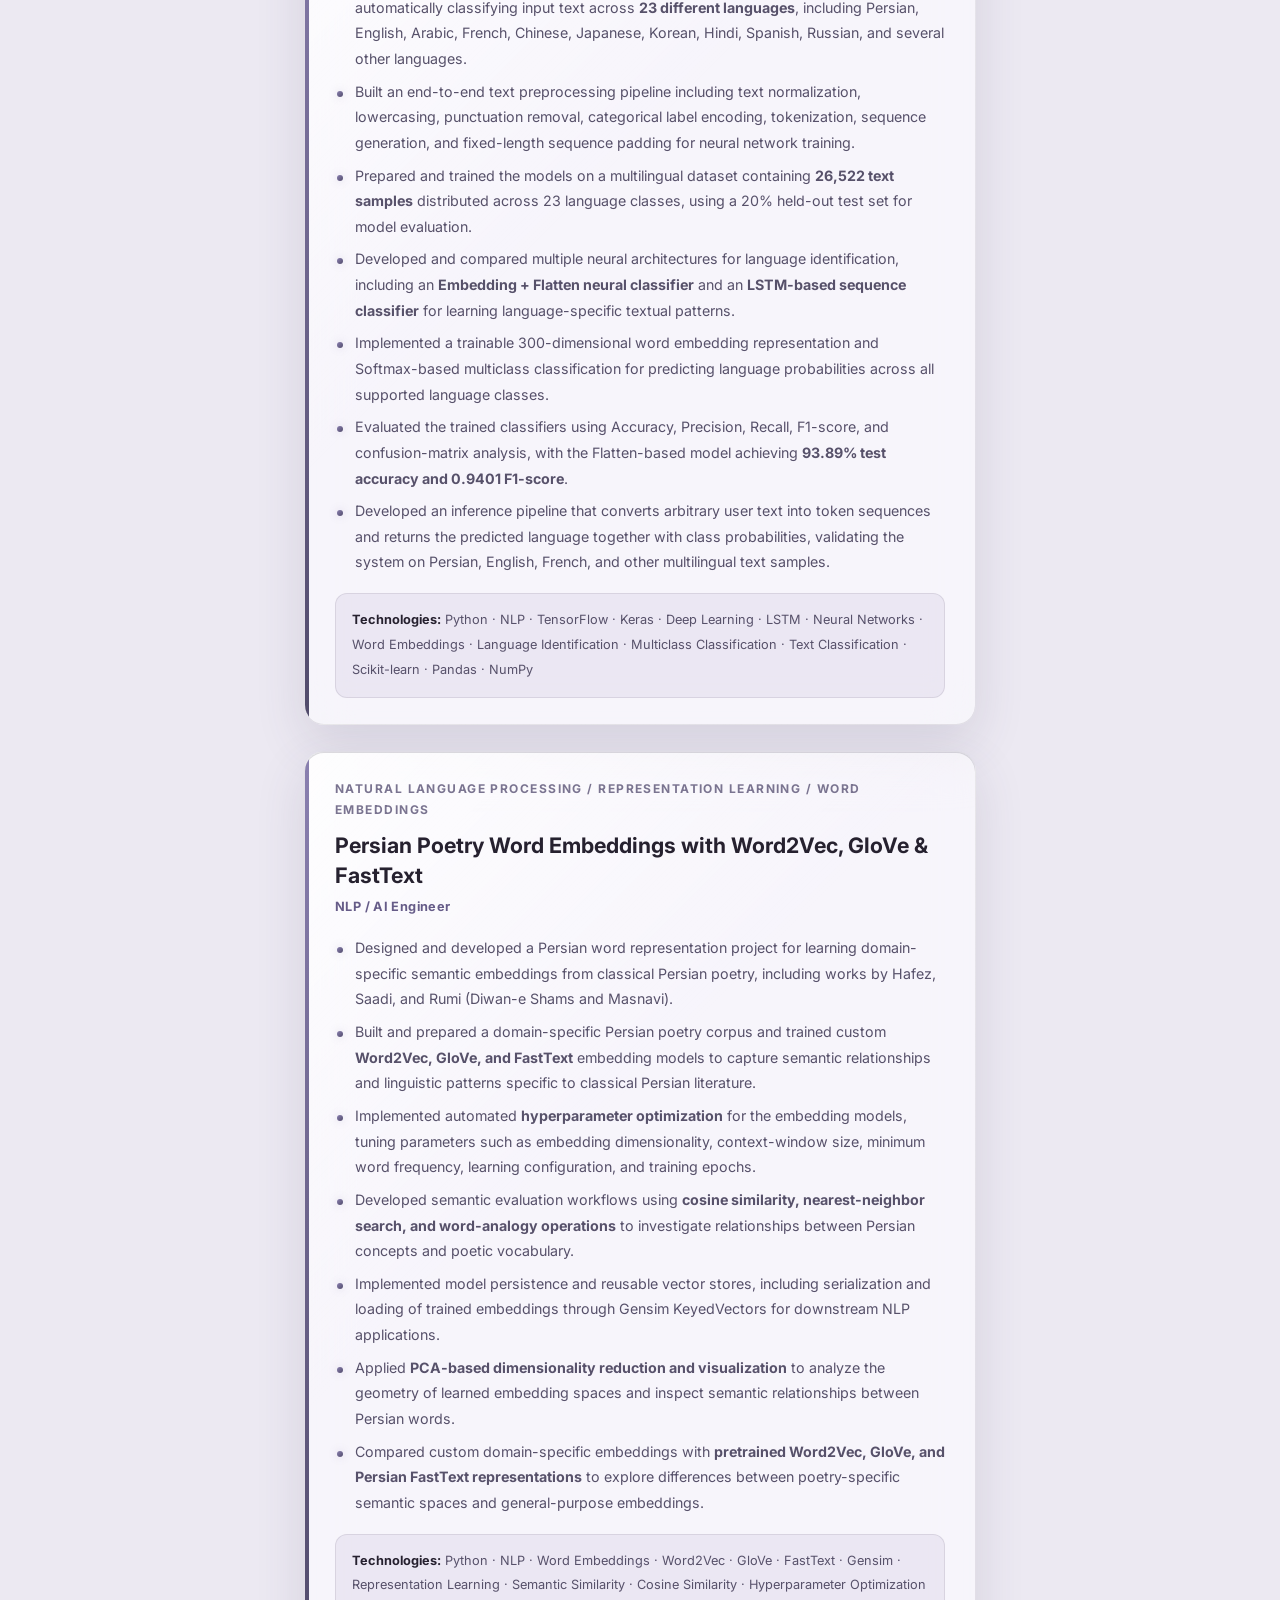
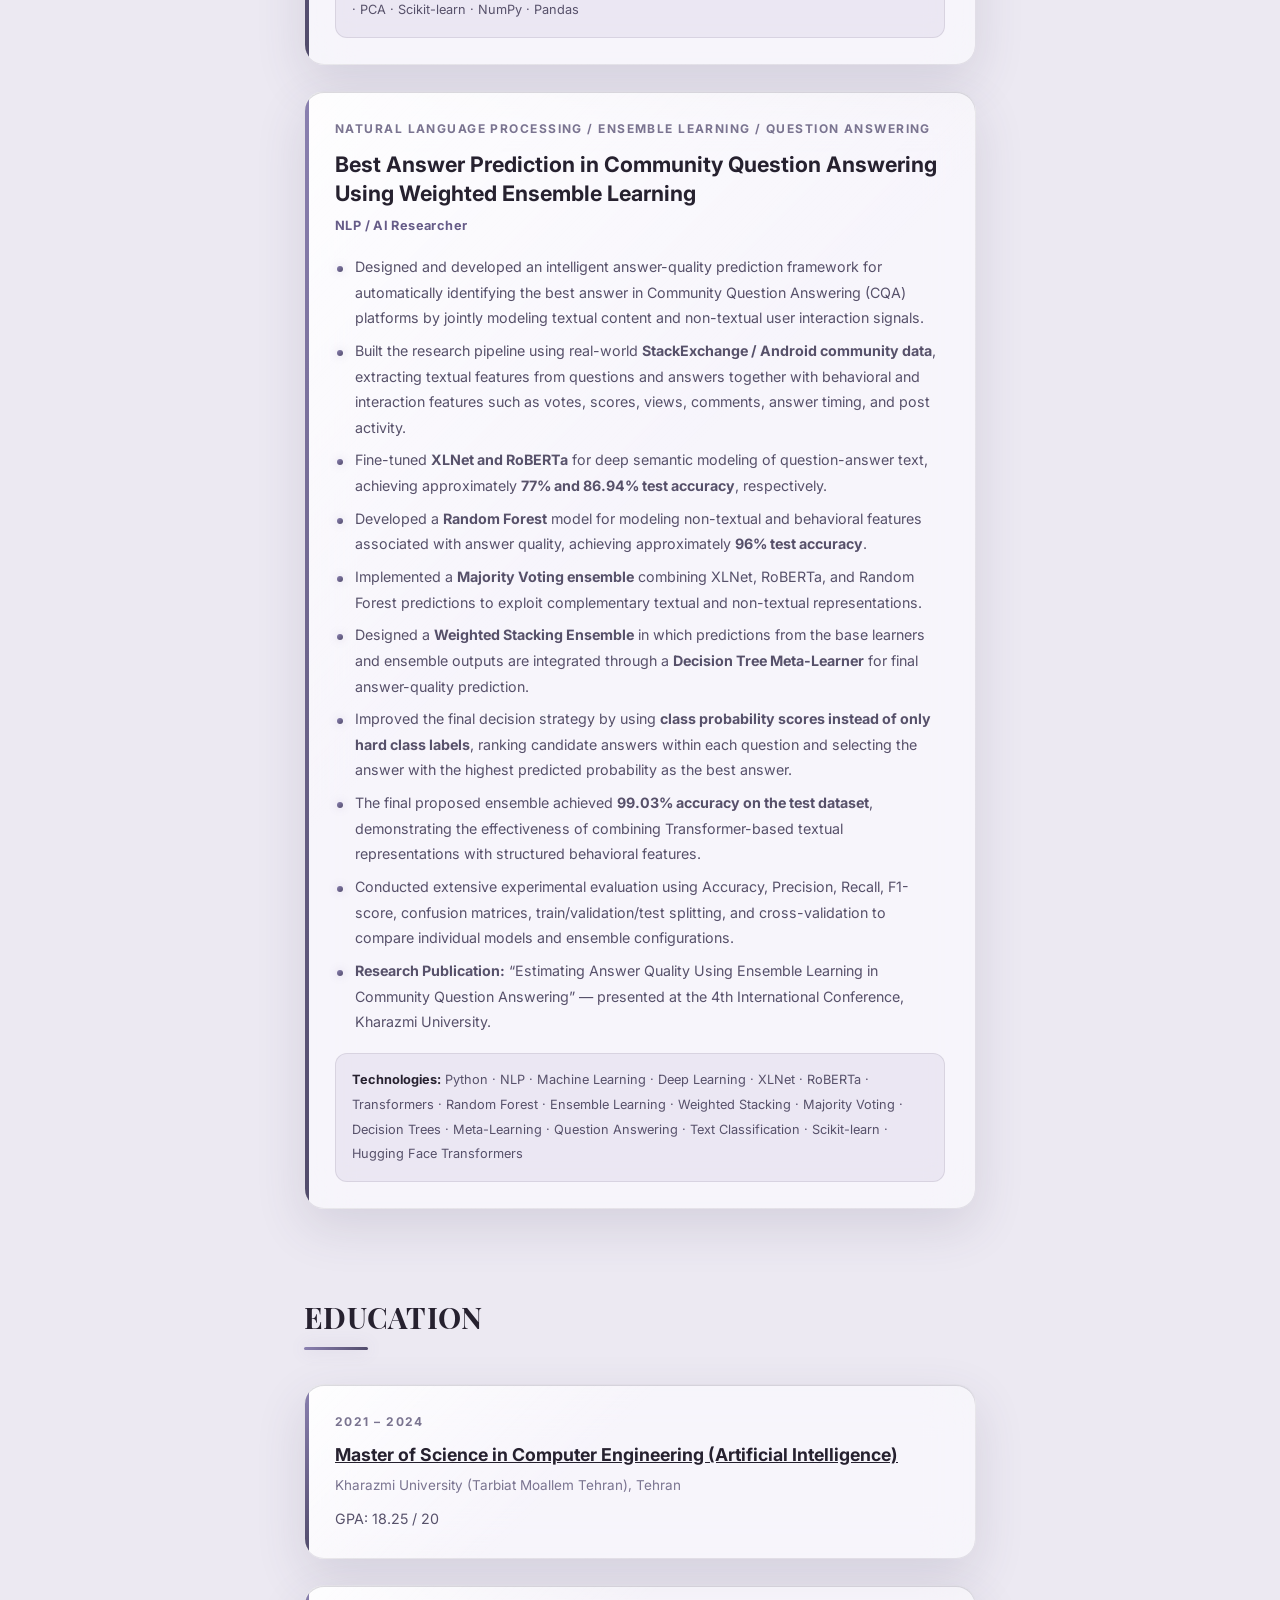
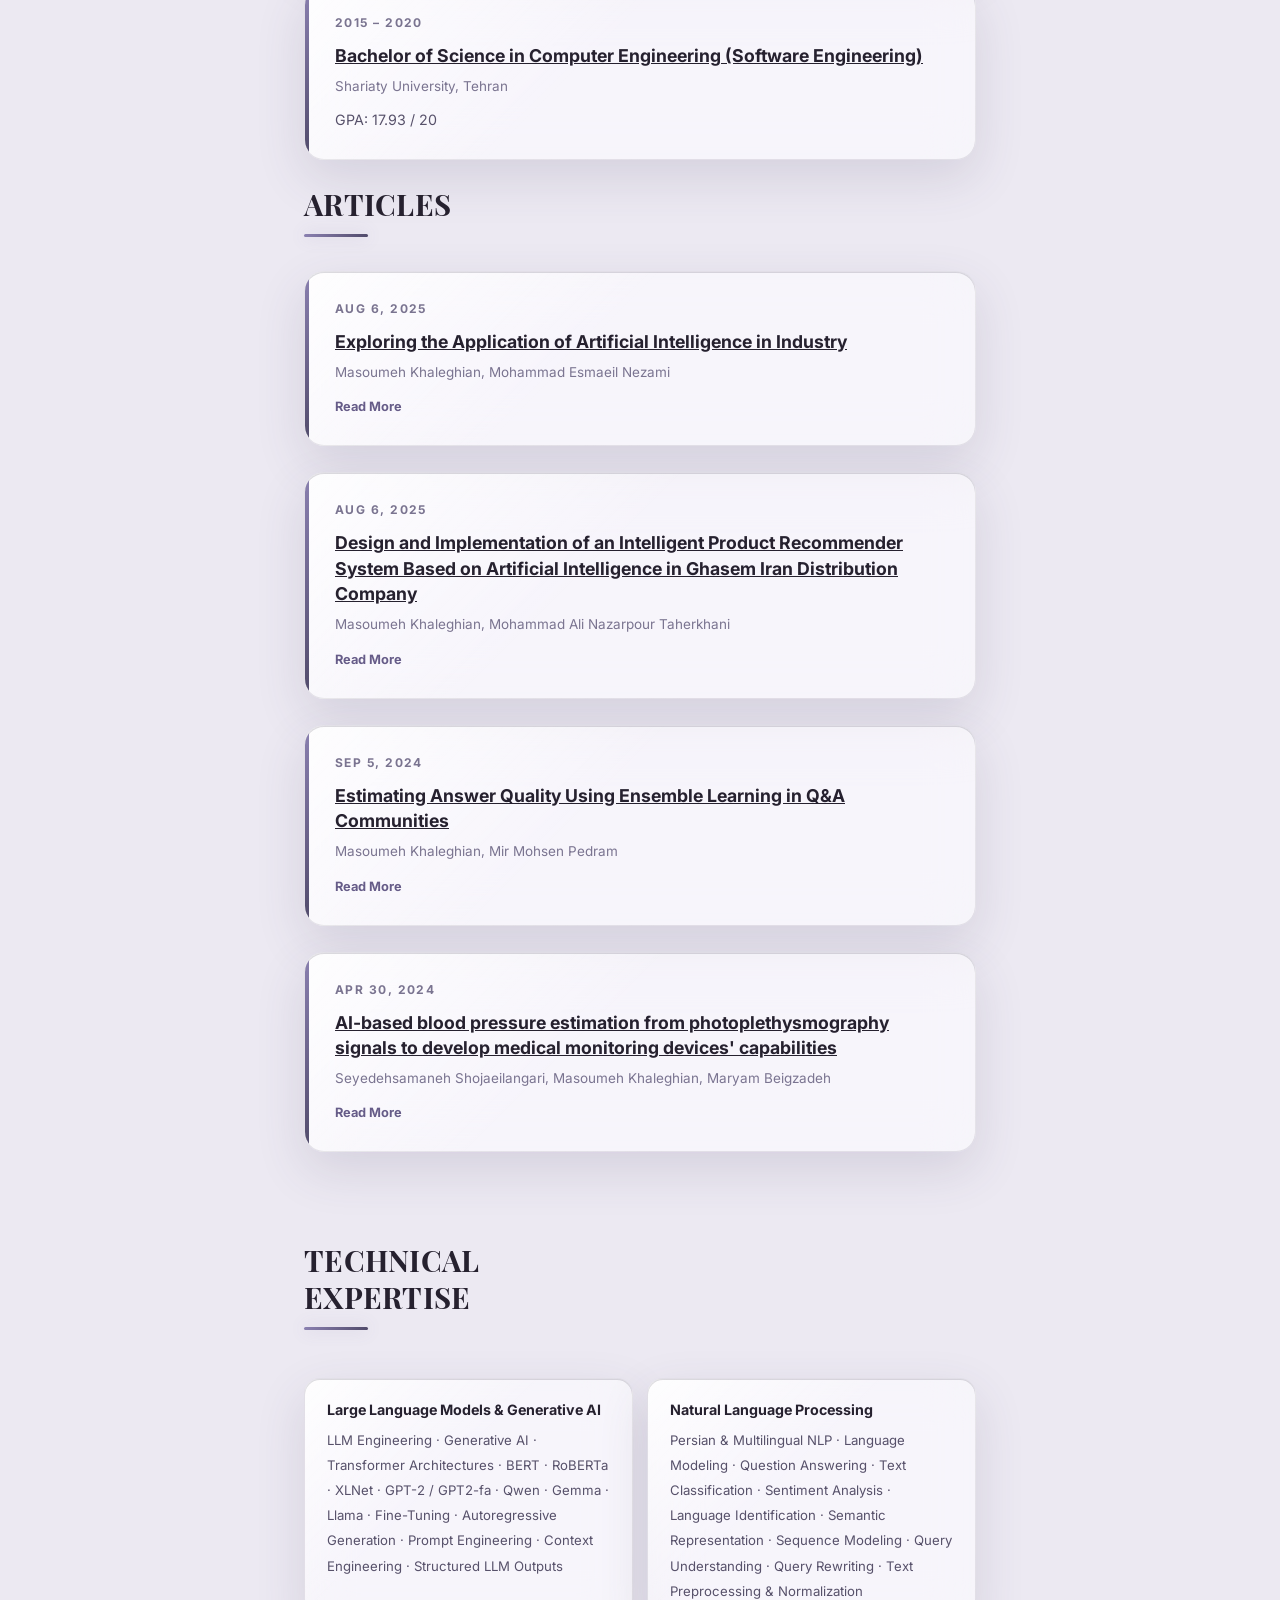
==== commit cfc48706: "Update index.html" ====
--- a/index.html
+++ b/index.html
@@ -834,6 +834,88 @@
 			        Scikit-learn · NumPy · Pandas
 			    </li>
 			</ul>
+			<ul class="work-list">
+			    <li>
+			        Natural Language Processing / Ensemble Learning / Question Answering
+			    </li>
+			    <li>
+			        <strong>
+			            Best Answer Prediction in Community Question Answering
+			            Using Weighted Ensemble Learning
+			        </strong>
+			    </li>
+			    <li>
+			        <strong>NLP / AI Researcher</strong>
+			    </li>
+			    <li>
+			        Designed and developed an intelligent answer-quality prediction
+			        framework for automatically identifying the best answer in
+			        Community Question Answering (CQA) platforms by jointly modeling
+			        textual content and non-textual user interaction signals.
+			    </li>
+			    <li>
+			        Built the research pipeline using real-world
+			        <strong>StackExchange / Android community data</strong>,
+			        extracting textual features from questions and answers together
+			        with behavioral and interaction features such as votes, scores,
+			        views, comments, answer timing, and post activity.
+			    </li>
+			    <li>
+			        Fine-tuned <strong>XLNet and RoBERTa</strong> for deep semantic
+			        modeling of question-answer text, achieving approximately
+			        <strong>77% and 86.94% test accuracy</strong>, respectively.
+			    </li>
+			    <li>
+			        Developed a <strong>Random Forest</strong> model for modeling
+			        non-textual and behavioral features associated with answer
+			        quality, achieving approximately <strong>96% test accuracy</strong>.
+			    </li>
+			    <li>
+			        Implemented a <strong>Majority Voting ensemble</strong> combining
+			        XLNet, RoBERTa, and Random Forest predictions to exploit
+			        complementary textual and non-textual representations.
+			    </li>
+			    <li>
+			        Designed a <strong>Weighted Stacking Ensemble</strong> in which
+			        predictions from the base learners and ensemble outputs are
+			        integrated through a <strong>Decision Tree Meta-Learner</strong>
+			        for final answer-quality prediction.
+			    </li>
+			    <li>
+			        Improved the final decision strategy by using
+			        <strong>class probability scores instead of only hard class labels</strong>,
+			        ranking candidate answers within each question and selecting the
+			        answer with the highest predicted probability as the best answer.
+			    </li>
+			    <li>
+			        The final proposed ensemble achieved
+			        <strong>99.03% accuracy on the test dataset</strong>,
+			        demonstrating the effectiveness of combining Transformer-based
+			        textual representations with structured behavioral features.
+			    </li>
+			    <li>
+			        Conducted extensive experimental evaluation using
+			        Accuracy, Precision, Recall, F1-score, confusion matrices,
+			        train/validation/test splitting, and cross-validation to compare
+			        individual models and ensemble configurations.
+			    </li>
+			    <li>
+			        <strong>Research Publication:</strong>
+			        “Estimating Answer Quality Using Ensemble Learning in
+			        Community Question Answering”
+			        — presented at the 4th International Conference,
+			        Kharazmi University.
+			    </li>
+			    <li>
+			        <strong>Technologies:</strong>
+			        Python · NLP · Machine Learning · Deep Learning ·
+			        XLNet · RoBERTa · Transformers · Random Forest ·
+			        Ensemble Learning · Weighted Stacking · Majority Voting ·
+			        Decision Trees · Meta-Learning ·
+			        Question Answering · Text Classification ·
+			        Scikit-learn · Hugging Face Transformers
+			    </li>
+			</ul>
 	    </div>
 	</div>
 	
@@ -883,85 +965,173 @@
 	</div>
 
 	<!-- Technical Skills -->
+	<!-- Technical Expertise -->
 	<div class="skills section second" id="skills">
 	    <div class="container">
-	        <h1>Technical<br>Skills</h1>
-	        <ul class="skill-list list-flat">
-	            <li>Natural Language Processing & Generative AI</li>
-	            <li>
-	                NLP / Large Language Models (LLMs) / Transformers /
-	                Language Modeling / Text Classification / Sentiment Analysis /
-	                Multilingual NLP / Query Understanding / Query Rewriting /
-	                Prompt Engineering / Context Engineering
-	            </li>
-	        </ul>
-	        <ul class="skill-list list-flat">
-	            <li>RAG & Information Retrieval</li>
-	            <li>
-	                Retrieval-Augmented Generation (RAG) / Hybrid RAG /
-	                Dense & Sparse Retrieval / Semantic Search /
-	                BGE-M3 / FAISS / FAISS-HNSW / BM25 / BM25L /
-	                RRF / ColBERT / Cross-Encoder Reranking /
-	                Sentence Transformers / Evidence Selection
-	            </li>
-	        </ul>
-	        <ul class="skill-list list-flat">
-			    <li>LLM Systems & AI Orchestration</li>
-			    <li>
-			        AI Agents / Agentic Workflows / smolagents /
-			        Multi-Tool Orchestration / Semantic Routing /
-			        Structured Planning / Dependency-Aware Execution /
-			        Structured LLM Outputs / Natural Language to SQL /
-			        Knowledge Graphs / NetworkX / Entity Linking
-			    </li>
-			</ul>
+	
+	        <h1>Technical<br>Expertise</h1>
+	
+	        <ul class="skill-list list-flat">
+	            <li>Large Language Models & Generative AI</li>
+	            <li>
+	                LLM Engineering · Generative AI · Transformer Architectures ·
+	                BERT · RoBERTa · XLNet · GPT-2 / GPT2-fa ·
+	                Qwen · Gemma · Llama ·
+	                Fine-Tuning · Autoregressive Generation ·
+	                Prompt Engineering · Context Engineering ·
+	                Structured LLM Outputs
+	            </li>
+	        </ul>
+	
+	        <ul class="skill-list list-flat">
+	            <li>Natural Language Processing</li>
+	            <li>
+	                Persian & Multilingual NLP · Language Modeling ·
+	                Question Answering · Text Classification · Sentiment Analysis ·
+	                Language Identification · Semantic Representation ·
+	                Sequence Modeling · Query Understanding · Query Rewriting ·
+	                Text Preprocessing & Normalization
+	            </li>
+	        </ul>
+	
+	        <ul class="skill-list list-flat">
+	            <li>RAG, Search & Information Retrieval</li>
+	            <li>
+	                Retrieval-Augmented Generation · Hybrid RAG ·
+	                Dense / Sparse / Multi-Vector Retrieval · Semantic Search ·
+	                Multi-Stage Retrieval · Evidence Retrieval · Context Compression ·
+	                BGE-M3 · Sentence Transformers · FAISS / HNSW ·
+	                BM25 / BM25L · RRF · ColBERT ·
+	                Cross-Encoder Reranking · GTE Cross-Encoder
+	            </li>
+	        </ul>
+	
+	        <ul class="skill-list list-flat">
+	            <li>AI Agents & LLM Orchestration</li>
+	            <li>
+	                AI Agents · Agentic Workflows · smolagents ·
+	                Multi-Tool Orchestration · Semantic Routing ·
+	                Structured Planning · Dependency-Aware Execution ·
+	                Tool Calling · Multi-Step AI Workflows ·
+	                Session-Aware & Conversational AI
+	            </li>
+	        </ul>
+	
 	        <ul class="skill-list list-flat">
 	            <li>Deep Learning & Neural Architectures</li>
 	            <li>
-	                PyTorch / TensorFlow / Keras /
-	                Transformers / LSTM / BiLSTM / CNN /
-	                Attention / Multi-Head Attention / U-Net /
-	                Encoder-Decoder Architectures / MLP /
+	                PyTorch · TensorFlow · Keras ·
+	                Transformers · LSTM · BiLSTM · CNN / Conv1D ·
+	                Attention · Multi-Head Self-Attention ·
+	                Encoder-Decoder Networks · VisionEncoderDecoder ·
+	                U-Net · Multi-Residual Networks · MLP ·
+	                Embedding Layers · Pooling Architectures ·
+	                Regularization · Mixed-Precision Training ·
 	                Model Training & Optimization
 	            </li>
 	        </ul>
-	        <ul class="skill-list list-flat">
-	            <li>Multimodal AI & Computer Vision</li>
-	            <li>
-	                Vision-Language Models (VLMs) / Image Captioning /
-	                Qwen2.5-VL / Gemma 3 / CLIP / SigLIP /
-	                DINOv2 / VisionEncoderDecoder /
-	                Cross-Modal Embeddings / Zero-Shot Classification /
-	                Image-Text Matching
-	            </li>
-	        </ul>
-	        <ul class="skill-list list-flat">
-	            <li>Machine Learning & Representation Learning</li>
-	            <li>
-	                Scikit-learn / XGBoost / CatBoost / Random Forest /
-	                Ensemble Learning / Recommender Systems /
-	                Word2Vec / GloVe / FastText /
-	                Word Embeddings / Feature Engineering /
-	                Hyperparameter Optimization
-	            </li>
-	        </ul>
-	        <ul class="skill-list list-flat">
-	            <li>AI Backend & Data Engineering</li>
-	            <li>
-	                Python / FastAPI / REST APIs / Pydantic /
-	                SQLAlchemy / SQLite / SQLGlot /
-	                Pandas / NumPy / SciPy /
-	                Data Preprocessing / Model Inference APIs
-	            </li>
-	        </ul>
-	        <ul class="skill-list list-flat">
-			    <li>AI Development, Automation & Deployment</li>
-			    <li>
-			        Hugging Face Transformers / Ollama / OpenAI /
-			        n8n / Workflow Automation /
-			        Docker / Git / Streamlit / Caddy / HTTPS
-			    </li>
-			</ul>
+	
+	        <ul class="skill-list list-flat">
+	            <li>Multimodal AI & Vision-Language Models</li>
+	            <li>
+	                Multimodal LLMs · Vision-Language Models ·
+	                Image Captioning · Visual Question Answering ·
+	                Image-Text Matching · Cross-Modal Representation Learning ·
+	                Zero-Shot Classification ·
+	                Qwen2.5-VL · Gemma 3 · CLIP · SigLIP ·
+	                DINOv2 · GPT2-fa · VisionEncoderDecoder
+	            </li>
+	        </ul>
+	
+	        <ul class="skill-list list-flat">
+	            <li>Machine Learning & Ensemble Methods</li>
+	            <li>
+	                Scikit-learn · Random Forest · XGBoost · CatBoost ·
+	                Ensemble Learning · Majority Voting ·
+	                Weighted Stacking · Meta-Learning · Decision Trees ·
+	                Recommender Systems · Ranking & Top-K Recommendation ·
+	                Feature Engineering · Class Imbalance Handling ·
+	                Hyperparameter Optimization ·
+	                Model Selection & Comparative Evaluation
+	            </li>
+	        </ul>
+	
+	        <ul class="skill-list list-flat">
+	            <li>Embeddings & Representation Learning</li>
+	            <li>
+	                Word2Vec · GloVe · FastText · BGE-M3 ·
+	                Sentence Embeddings · Word Embeddings ·
+	                Dense Representations · Cross-Modal Embeddings ·
+	                Code Embeddings · Cosine Similarity ·
+	                Nearest-Neighbor Search · PCA ·
+	                Domain-Specific Representation Learning
+	            </li>
+	        </ul>
+	
+	        <ul class="skill-list list-flat">
+	            <li>Knowledge Graphs & Structured AI</li>
+	            <li>
+	                Natural Language to SQL · Schema-Grounded Analytics ·
+	                Knowledge Graph Workflows · NetworkX · Entity Linking ·
+	                Graph Traversal · SQLAlchemy · SQLGlot · SQLite ·
+	                Structured / Unstructured Data Integration ·
+	                Access-Aware AI Systems
+	            </li>
+	        </ul>
+	
+	        <ul class="skill-list list-flat">
+	            <li>Code Intelligence & AI for Software Engineering</li>
+	            <li>
+	                Repository-Aware RAG · Code Retrieval ·
+	                AST · Tree-sitter · Structure-Aware Chunking ·
+	                Incremental Indexing · Code Embeddings ·
+	                Lexical / Semantic Code Search · Voyage Code ·
+	                Repository Context Construction
+	            </li>
+	        </ul>
+	
+	        <ul class="skill-list list-flat">
+	            <li>AI Backend & Production Systems</li>
+	            <li>
+	                Python · FastAPI · REST APIs · Pydantic ·
+	                Model Serving · Inference Pipelines ·
+	                Authentication · Session Management ·
+	                Persistent Conversation History ·
+	                Docker · Git · Caddy · HTTPS · Streamlit
+	            </li>
+	        </ul>
+	
+	        <ul class="skill-list list-flat">
+	            <li>Data Science, Evaluation & Scientific Computing</li>
+	            <li>
+	                Pandas · NumPy · SciPy · Scikit-learn ·
+	                Data Preprocessing · Feature Engineering ·
+	                Train / Validation / Test Design · Cross-Validation ·
+	                Accuracy · Precision · Recall · F1 · AUC ·
+	                Confusion Matrix · MAE · MSE · R² ·
+	                Experimental Evaluation
+	            </li>
+	        </ul>
+	
+	        <ul class="skill-list list-flat">
+	            <li>Signal Processing & Time-Series AI</li>
+	            <li>
+	                Biomedical Signal Processing · PPG / ABP ·
+	                Signal-to-Signal Regression · Time-Series Analysis ·
+	                Wavelet Denoising · Baseline-Wander Removal ·
+	                Signal Segmentation · Physiological Signal Preprocessing
+	            </li>
+	        </ul>
+	
+	        <ul class="skill-list list-flat">
+	            <li>AI Frameworks, Platforms & Automation</li>
+	            <li>
+	                Hugging Face Transformers · Sentence Transformers ·
+	                Ollama · OpenAI APIs · Gensim ·
+	                FAISS · n8n · Workflow Automation
+	            </li>
+	        </ul>
+	
 	    </div>
 	</div>
 
